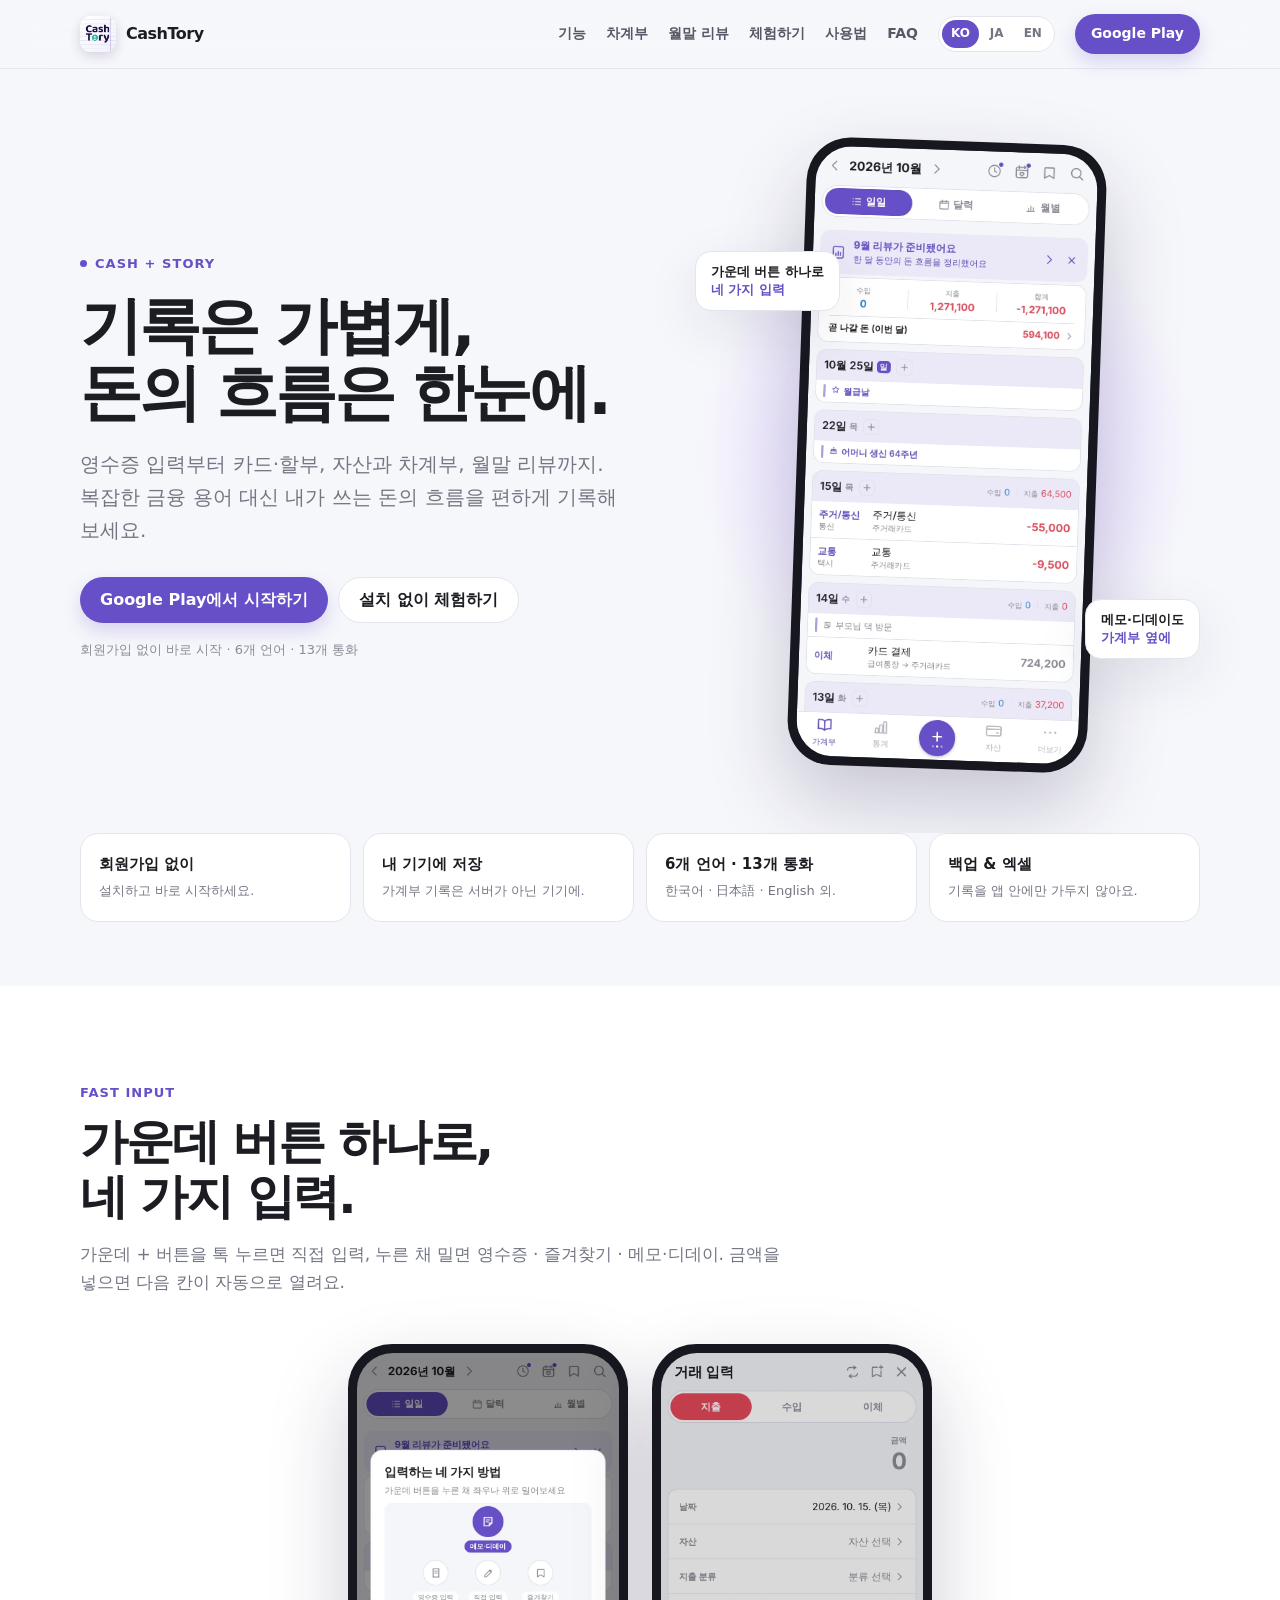
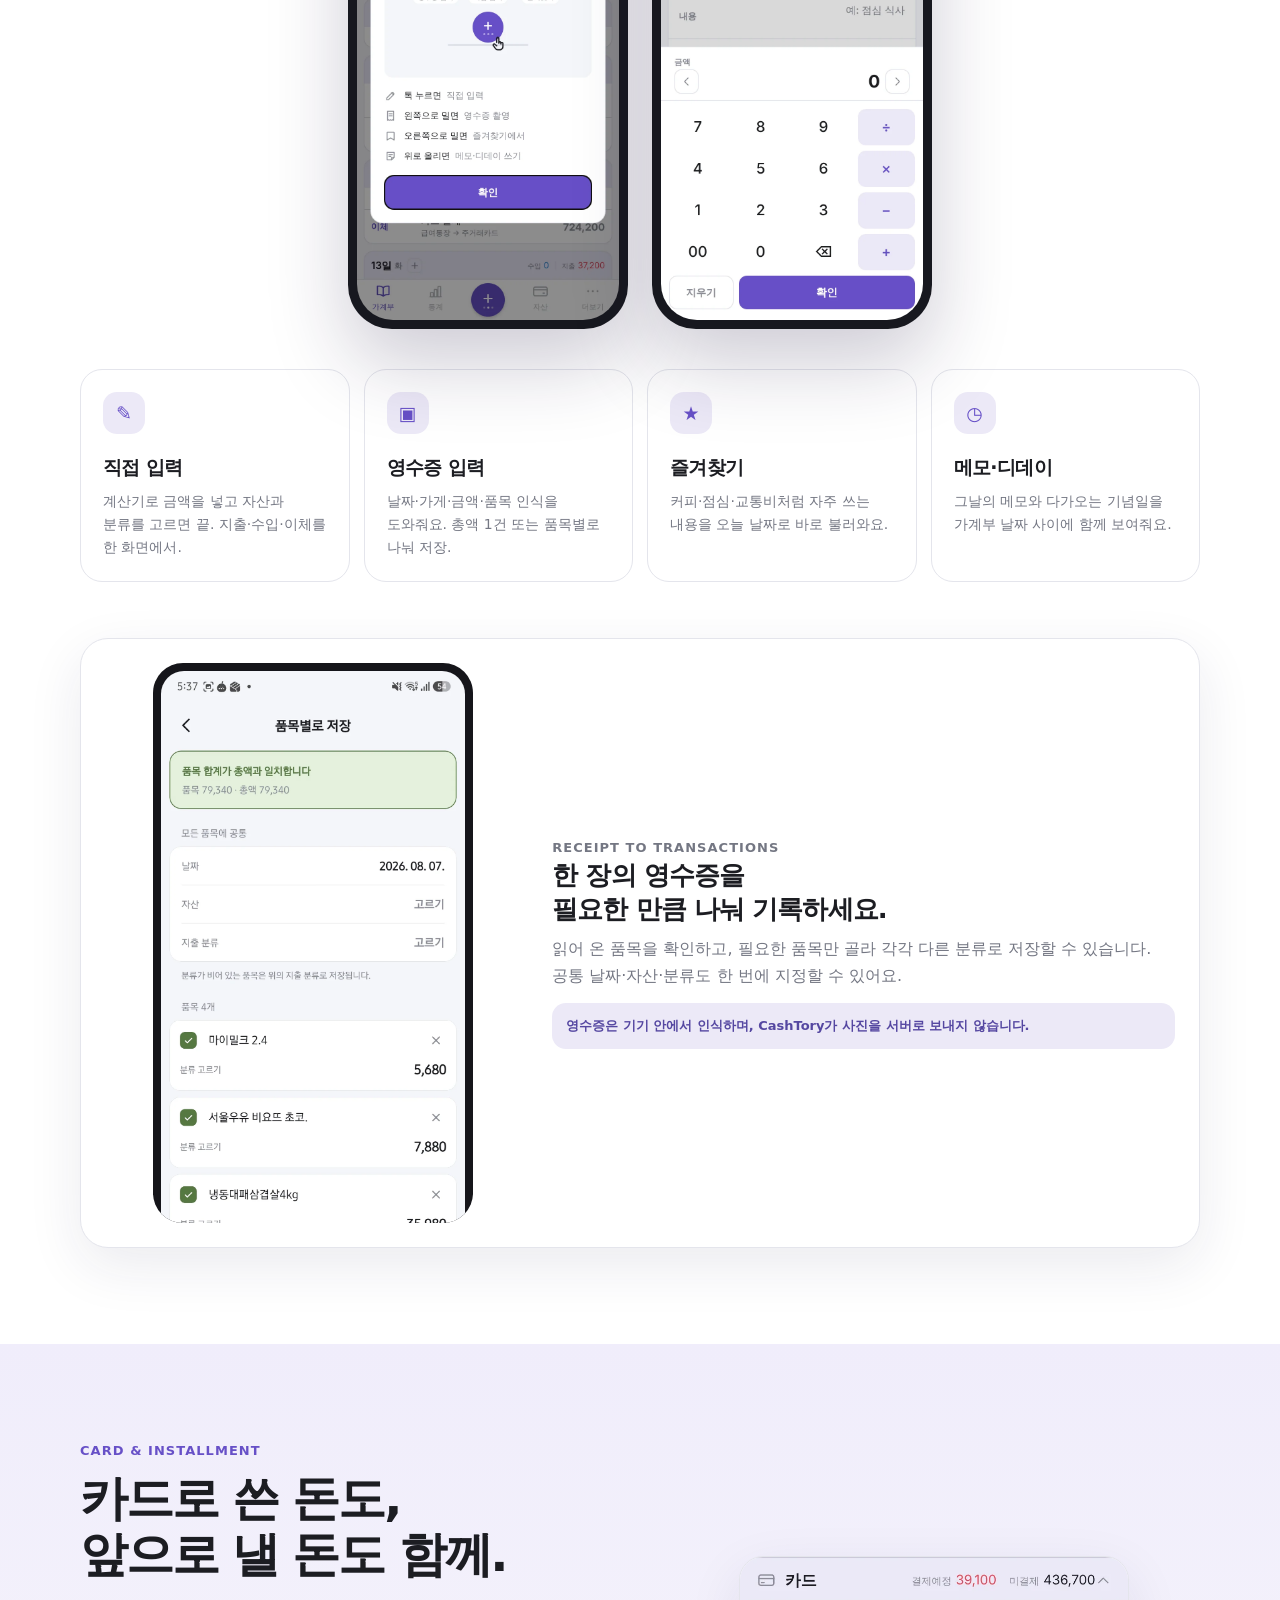
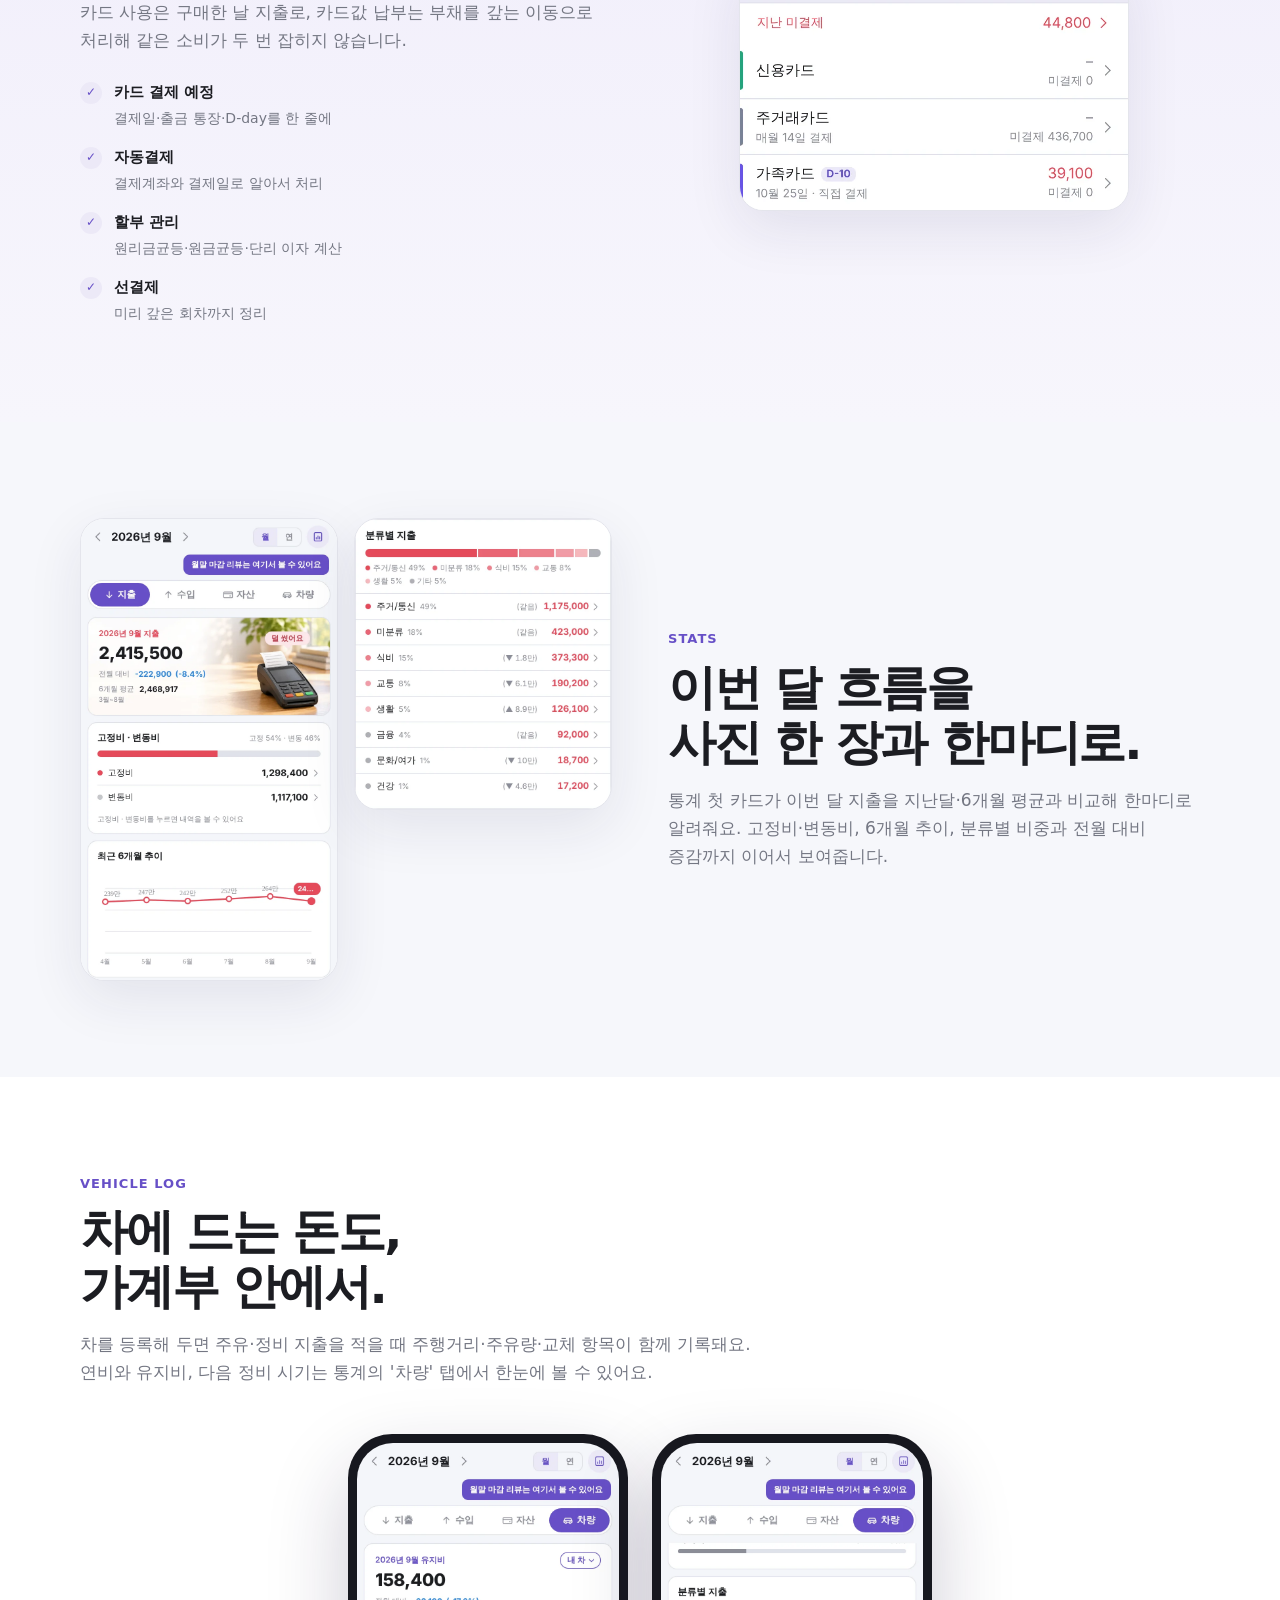
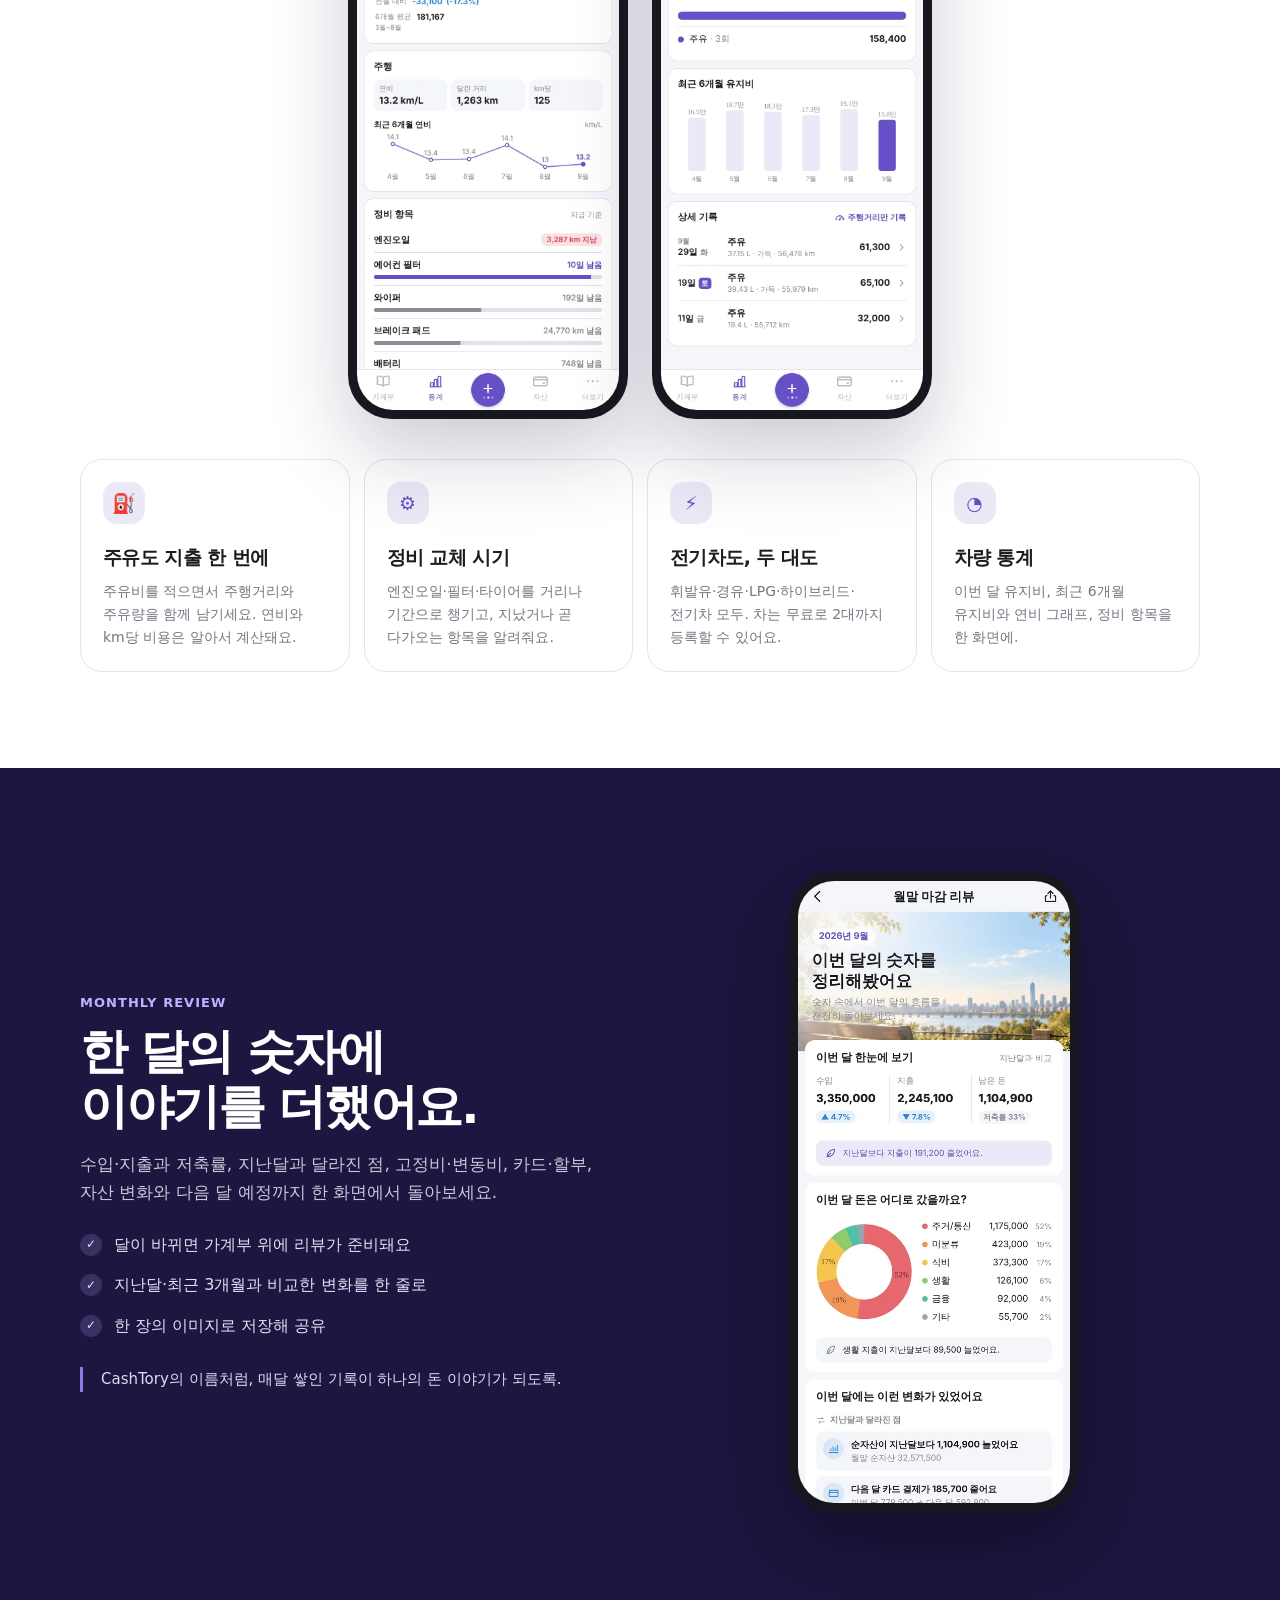
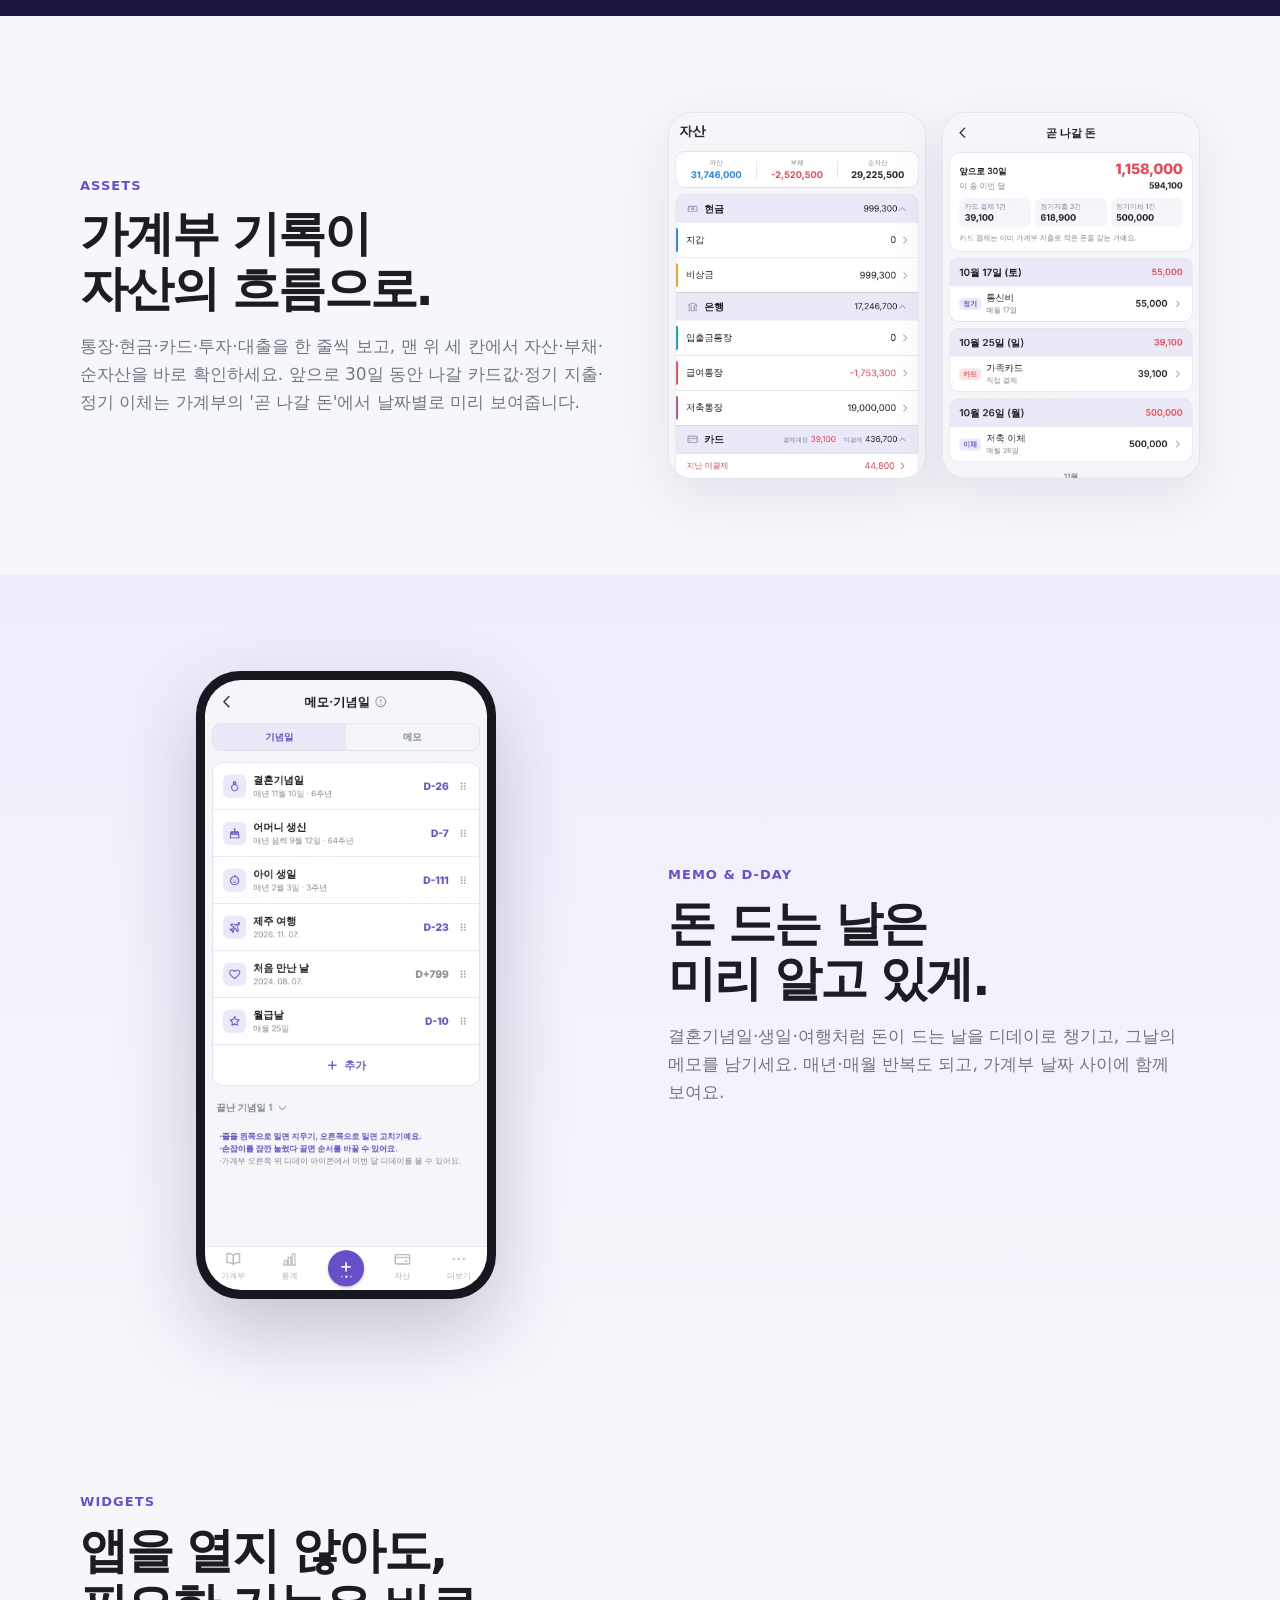
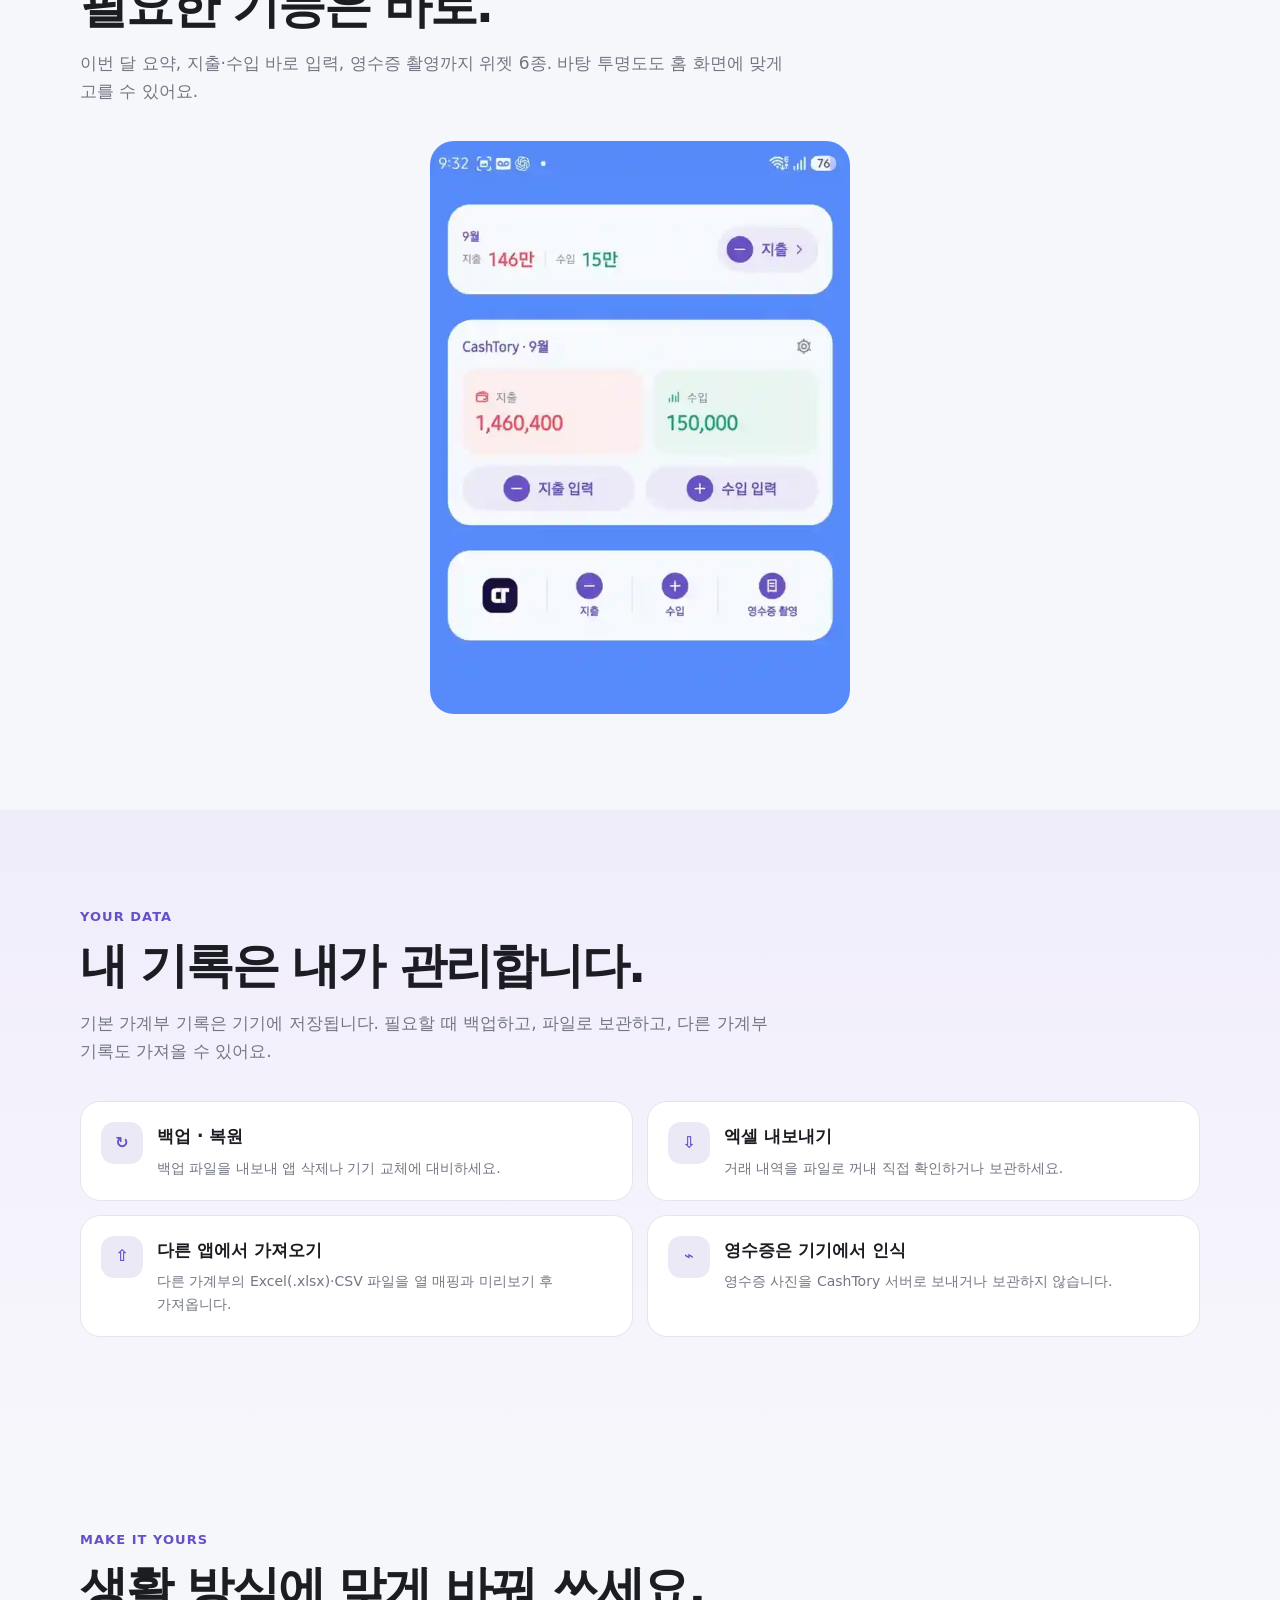
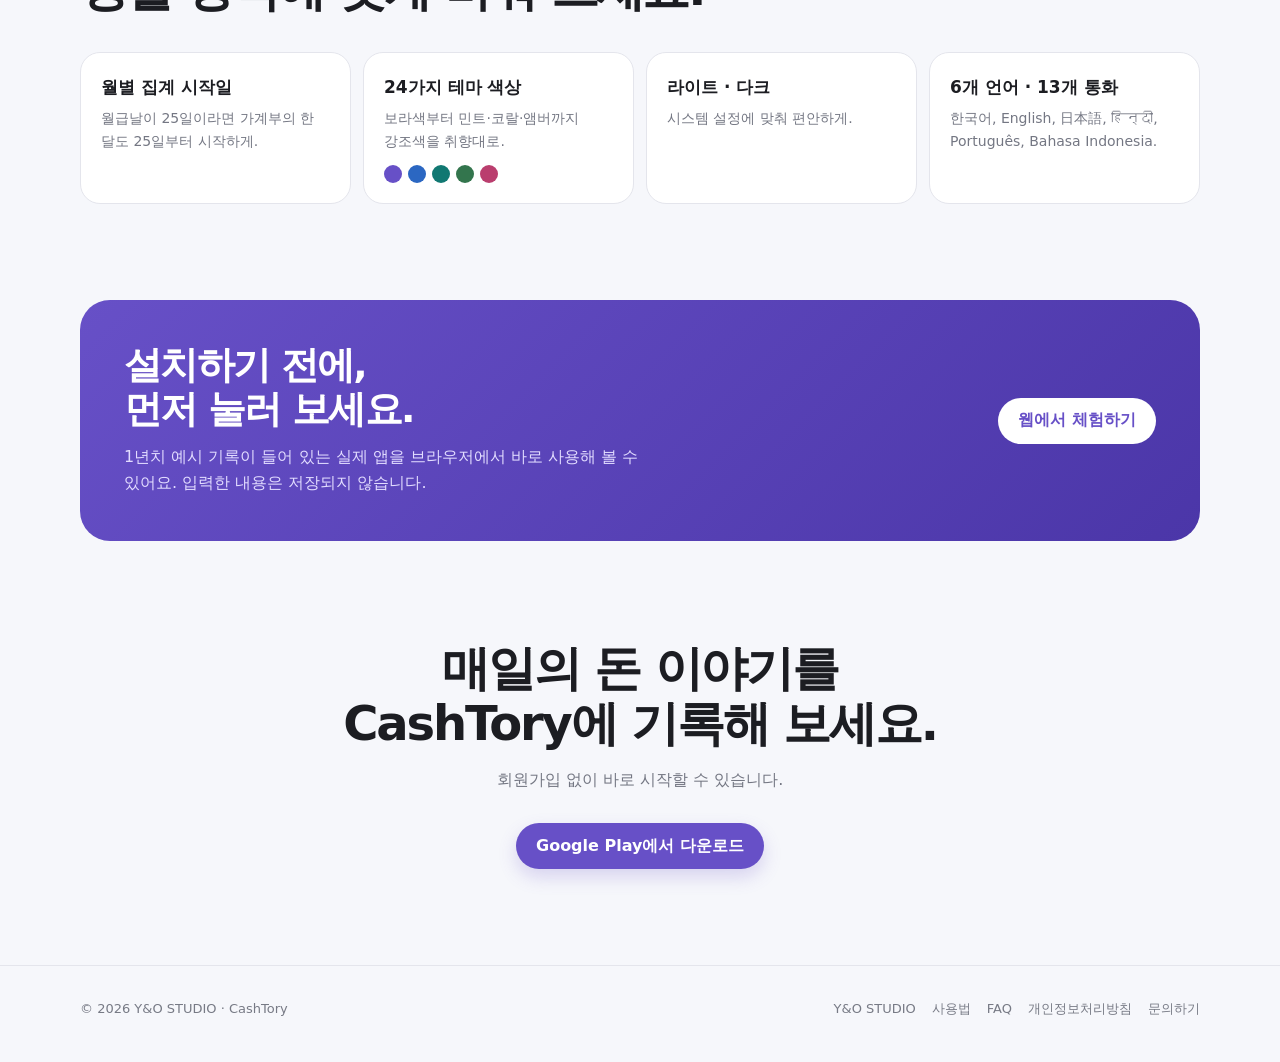
==== cashtory/index.html @ c4d074da "Open the CashTory demo in the page's language The demo followed the browser language, so visitors wi" ====
<!doctype html>
<!-- Generated by tools/build_cashtory_pages.py — edit that file, not this one. -->
<html lang="ko">
<head>
  <meta charset="utf-8" />
  <meta name="viewport" content="width=device-width, initial-scale=1" />
  <meta name="theme-color" content="#6750C7" />
  <meta name="description" content="영수증 입력부터 카드·할부, 자산·부채, 차계부, 월말 리뷰와 메모·디데이까지. 회원가입 없이 시작하는 생활 가계부." />
  <link rel="canonical" href="https://yandostudio.co.kr/cashtory/" />
  <link rel="alternate" hreflang="ko" href="https://yandostudio.co.kr/cashtory/" />
  <link rel="alternate" hreflang="ja" href="https://yandostudio.co.kr/cashtory/ja/" />
  <link rel="alternate" hreflang="en" href="https://yandostudio.co.kr/cashtory/en/" />
  <link rel="alternate" hreflang="x-default" href="https://yandostudio.co.kr/cashtory/" />
  <link rel="icon" href="/cashtory/assets/favicon-48.png" type="image/png" />
  <link rel="apple-touch-icon" href="/cashtory/assets/apple-touch-icon.png" />
  <meta property="og:type" content="website" />
  <meta property="og:site_name" content="Y&amp;O STUDIO" />
  <meta property="og:locale" content="ko_KR" />
  <meta property="og:url" content="https://yandostudio.co.kr/cashtory/" />
  <meta property="og:title" content="CashTory — 기록은 가볍게, 돈의 흐름은 한눈에" />
  <meta property="og:description" content="영수증 입력부터 카드·할부, 자산·부채, 차계부, 월말 리뷰와 메모·디데이까지. 회원가입 없이 시작하는 생활 가계부." />
  <meta property="og:image" content="https://yandostudio.co.kr/cashtory/assets/og-image.jpg" />
  <meta property="og:image:width" content="1200" />
  <meta property="og:image:height" content="630" />
  <meta name="twitter:card" content="summary_large_image" />
  <title>CashTory — 기록은 가볍게, 돈의 흐름은 한눈에</title>
  <style>
:root{--accent:#6750C7;--accent-soft:#ECE9F7;--bg:#F6F7FB;--card:#fff;--text:#1C1D22;--sub:#747783;--line:#E4E5EC;--shadow:0 18px 55px rgba(36,28,75,.09);--max:1120px}
*{box-sizing:border-box}
html{scroll-behavior:smooth}
body{margin:0;background:var(--bg);color:var(--text);font-family:Inter,ui-sans-serif,system-ui,-apple-system,BlinkMacSystemFont,"Segoe UI","Noto Sans KR","Apple SD Gothic Neo","Hiragino Sans","Noto Sans JP",sans-serif;line-height:1.65;-webkit-font-smoothing:antialiased}
:root:lang(ko) body{word-break:keep-all}
:root:lang(ja) :is(h1,h2,.tryBand h2){word-break:keep-all}
a{color:inherit;text-decoration:none}
img{display:block;max-width:100%;height:auto}
.wrap{width:min(calc(100% - 40px),var(--max));margin:0 auto}
.top{position:sticky;top:0;z-index:20;background:rgba(246,247,251,.88);backdrop-filter:blur(18px);border-bottom:1px solid rgba(228,229,236,.8)}
.nav{min-height:68px;display:flex;align-items:center;justify-content:space-between;gap:20px}
.brand{display:flex;align-items:center;gap:10px;font-weight:850;letter-spacing:-.03em}
.brand img{width:36px;height:36px;border-radius:11px;box-shadow:0 4px 12px rgba(28,17,71,.16)}
.navRight{display:flex;align-items:center;gap:20px}
.navlinks{display:flex;align-items:center;gap:20px;font-size:14px;color:#565965;font-weight:650}
.navlinks a:hover{color:var(--accent)}
.lang{display:flex;gap:2px;padding:3px;border:1px solid var(--line);border-radius:999px;background:#fff;font-size:12px;font-weight:800}
.lang a{padding:4px 9px;border-radius:999px;color:var(--sub)}
.lang a[aria-current]{background:var(--accent);color:#fff}
.pill{white-space:nowrap;display:inline-flex;align-items:center;justify-content:center;min-height:46px;padding:0 20px;border-radius:999px;background:var(--accent);color:#fff;font-weight:800;box-shadow:0 8px 18px rgba(103,80,199,.22)}
.pill.ghost{background:#fff;color:var(--text);border:1px solid var(--line);box-shadow:none}
.pill.small{min-height:40px;padding:0 16px;font-size:14px}
.hero{padding:72px 0 64px;overflow:hidden}
.heroGrid{display:grid;grid-template-columns:1.05fr .95fr;gap:56px;align-items:center}
.eyebrow{display:inline-flex;align-items:center;gap:8px;margin-bottom:18px;font-size:13px;font-weight:800;color:var(--accent);letter-spacing:.08em}
.eyebrow::before{content:"";width:7px;height:7px;border-radius:50%;background:var(--accent)}
h1{margin:0;font-size:clamp(38px,4.9vw,62px);line-height:1.08;letter-spacing:-.05em}
h2{margin:0;font-size:clamp(30px,4.2vw,48px);line-height:1.15;letter-spacing:-.045em}
.lead{margin:22px 0 0;max-width:600px;font-size:clamp(17px,2vw,20px);color:var(--sub)}
.cta{display:flex;gap:10px;flex-wrap:wrap;margin-top:30px}
.micro{margin-top:16px;font-size:13px;color:#8A8C97}
.stage{position:relative;display:grid;place-items:center;min-height:620px}
.halo{position:absolute;width:500px;height:500px;border-radius:50%;background:radial-gradient(circle,#DDD7FF 0,#EFEAFF 48%,rgba(239,234,255,0) 72%)}
.phone{position:relative;width:min(300px,78vw);border-radius:44px;background:#17181F;padding:9px;box-shadow:0 34px 80px rgba(31,25,62,.22)}
.phone img{width:100%;border-radius:36px}
.hero .phone{transform:rotate(2deg)}
.float{position:absolute;background:#fff;border:1px solid var(--line);border-radius:16px;box-shadow:var(--shadow);padding:11px 15px;font-size:13px;font-weight:750;line-height:1.4}
.float em{display:block;font-style:normal;color:var(--accent)}
.float.one{left:0;top:110px}.float.two{right:0;bottom:110px}
.trust{padding:0 0 64px}
.grid4{display:grid;grid-template-columns:repeat(4,1fr);gap:12px}
.trustItem{background:#fff;border:1px solid var(--line);border-radius:18px;padding:18px}
.trustItem b{display:block;font-size:15px}.trustItem span{font-size:13px;color:var(--sub)}
section.block{padding:96px 0}
.tint{background:linear-gradient(180deg,#F0EDFB,#F7F6FC)}
.white{background:#fff}
.head{max-width:720px;margin-bottom:36px}
.kicker{margin:0 0 10px;color:var(--accent);font-size:13px;font-weight:850;letter-spacing:.08em}
.sectionLead{margin:16px 0 0;color:var(--sub);font-size:17px}
.split{display:grid;grid-template-columns:1fr 1fr;gap:56px;align-items:center}
.split.rev>.media{order:-1}
.media{display:flex;justify-content:center;gap:18px;flex-wrap:wrap}
.shot{margin:0;width:min(390px,100%);border-radius:24px;overflow:hidden;background:#fff;border:1px solid var(--line);box-shadow:var(--shadow)}
.shots{display:grid;grid-template-columns:1fr 1fr;gap:16px;align-items:start;width:min(600px,100%)}
.features{display:grid;grid-template-columns:repeat(4,1fr);gap:14px;margin-top:40px}
.feature{background:#fff;border:1px solid var(--line);border-radius:22px;padding:22px}
.featureIcon{width:42px;height:42px;border-radius:14px;background:var(--accent-soft);display:grid;place-items:center;color:var(--accent);font-size:19px;font-weight:900}
.feature h3{margin:18px 0 6px;font-size:19px;letter-spacing:-.03em}.feature p{margin:0;color:var(--sub);font-size:14px}
.inputMedia{display:flex;justify-content:center;gap:24px;margin-top:48px}
.inputMedia .phone{width:min(280px,44vw)}
.receipt{margin-top:56px;display:grid;grid-template-columns:.8fr 1.2fr;gap:32px;align-items:center;background:#fff;border:1px solid var(--line);border-radius:28px;padding:24px;box-shadow:var(--shadow)}
.scrollShot{background:#15151a;border-radius:30px;padding:8px;width:min(320px,100%);height:560px;margin:0 auto;overflow:hidden}
.scrollShot img{width:100%;border-radius:23px;animation:shotScroll 12s cubic-bezier(.65,0,.35,1) infinite alternate}
@keyframes shotScroll{0%,10%{transform:translateY(0)}90%,100%{transform:translateY(calc(-100% + 544px))}}
.receipt h3{font-size:26px;letter-spacing:-.035em;margin:0 0 10px;line-height:1.3}.receipt p{margin:0;color:var(--sub)}
.note{margin-top:14px;padding:12px 14px;border-radius:14px;background:var(--accent-soft);color:#5547a1;font-size:13px;font-weight:700}
.list{display:grid;gap:14px;margin-top:26px}
.listItem{display:flex;gap:12px;align-items:flex-start}
.check{flex:none;width:22px;height:22px;margin-top:2px;border-radius:50%;background:var(--accent-soft);color:var(--accent);display:grid;place-items:center;font-size:12px;font-weight:900}
.listItem b{display:block;font-size:15px}.listItem small{color:var(--sub);font-size:14px}
.reviewSec{padding:104px 0;background:#1C1640;color:#fff;overflow:hidden}
.reviewSec .kicker{color:#BDB3FF}.reviewSec .sectionLead{color:#C9C7D8}
.reviewSec .check{background:rgba(189,179,255,.18);color:#BDB3FF}
.reviewSec .listItem span{color:#E4E1F5}
.quote{margin-top:28px;border-left:3px solid #8B7CE0;padding-left:18px;color:#DEDBF4;font-size:15px}
.reviewPhone{width:min(290px,86vw);height:640px;margin:0 auto;background:#17181F;border-radius:44px;padding:9px;box-shadow:0 30px 80px rgba(0,0,0,.35);overflow:hidden}
.reviewScreen{height:100%;overflow:hidden;border-radius:36px;background:#f4f5f9}
.reviewScreen img{width:100%;animation:reviewScroll 16s cubic-bezier(.65,0,.35,1) infinite alternate}
@keyframes reviewScroll{0%,8%{transform:translateY(0)}92%,100%{transform:translateY(calc(-100% + 622px))}}
.widgetImg{max-width:420px;margin:0 auto;border-radius:24px;overflow:hidden}
.grid3{display:grid;grid-template-columns:repeat(3,1fr);gap:14px}
.grid2{display:grid;grid-template-columns:repeat(2,1fr);gap:14px}
.card{background:#fff;border:1px solid var(--line);border-radius:20px;padding:20px}
.card b{font-size:17px}.card p{margin:6px 0 0;color:var(--sub);font-size:14px}
.dataCard{display:flex;gap:14px}
.dataCard i{flex:none;font-style:normal;width:42px;height:42px;border-radius:13px;background:var(--accent-soft);color:var(--accent);display:grid;place-items:center;font-weight:900}
.swatches{display:flex;gap:6px;margin-top:12px}.swatches span{width:18px;height:18px;border-radius:50%}
.tryBand{background:linear-gradient(135deg,#6750C7,#4B36A8);color:#fff;border-radius:30px;padding:44px;display:grid;grid-template-columns:1fr auto;gap:28px;align-items:center}
.tryBand h2{font-size:clamp(26px,3.4vw,38px)}
.tryBand p{margin:12px 0 0;color:#E2DCFF;max-width:560px}
.tryBand .pill{background:#fff;color:var(--accent);box-shadow:none}
.centerCta{text-align:center;padding:100px 0 96px}
.centerCta p{color:var(--sub);margin:16px 0 26px}
.centerCta .cta{justify-content:center}
footer{padding:32px 0 42px;border-top:1px solid var(--line);color:#777A85;font-size:13px}
.footerRow{display:flex;justify-content:space-between;gap:22px;flex-wrap:wrap}.footerLinks{display:flex;gap:16px;flex-wrap:wrap}
@media(max-width:960px){
  .navlinks{display:none}
  .heroGrid,.split,.receipt,.tryBand{grid-template-columns:1fr}
  .split.rev>.media{order:0}
  .features{grid-template-columns:1fr 1fr}
  .grid4{grid-template-columns:1fr 1fr}
  .stage{min-height:0;padding:12px 0}
}
@media(max-width:600px){
  .wrap{width:min(calc(100% - 28px),var(--max))}
  .hero{padding-top:44px}
  .navRight{gap:10px}
  .lang a{padding:4px 7px}
  .float{display:none}
  .features,.grid4,.grid3,.grid2,.shots{grid-template-columns:1fr}
  .pill.small{min-height:36px;padding:0 12px;font-size:13px}
  .brand span{display:none}
  .inputMedia{gap:12px}
  .inputMedia .phone{width:46vw;border-radius:28px;padding:6px}
  .inputMedia .phone img{border-radius:23px}
  section.block,.reviewSec{padding:72px 0}
  .tryBand{padding:30px 24px}
}
@media(prefers-reduced-motion:reduce){.reviewScreen img,.scrollShot img{animation:none}}
  </style>
</head>
<body>
  <header class="top">
    <div class="wrap nav">
      <a class="brand" href="/cashtory/"><img src="/cashtory/assets/app-icon.webp" alt="" width="36" height="36"><span>CashTory</span></a>
      <div class="navRight">
        <nav class="navlinks" aria-label="CashTory"><a href="#features">기능</a><a href="#vehicle">차계부</a><a href="#review">월말 리뷰</a><a href="/cashtory/demo/?lang=ko">체험하기</a><a href="/cashtory/guide/">사용법</a><a href="/cashtory/faq/">FAQ</a></nav>
        <nav class="lang" aria-label="Language"><a href="/cashtory/" hreflang="ko" lang="ko" aria-current="page">KO</a><a href="/cashtory/ja/" hreflang="ja" lang="ja">JA</a><a href="/cashtory/en/" hreflang="en" lang="en">EN</a></nav>
        <a class="pill small" href="https://play.google.com/store/apps/details?id=com.yandostudio.cashtory">Google Play</a>
      </div>
    </div>
  </header>

  <main>
    <section class="hero">
      <div class="wrap heroGrid">
        <div>
          <div class="eyebrow">CASH + STORY</div>
          <h1>기록은 가볍게,<br>돈의 흐름은 한눈에.</h1>
          <p class="lead">영수증 입력부터 카드·할부, 자산과 차계부, 월말 리뷰까지. 복잡한 금융 용어 대신 내가 쓰는 돈의 흐름을 편하게 기록해 보세요.</p>
          <div class="cta">
            <a class="pill" href="https://play.google.com/store/apps/details?id=com.yandostudio.cashtory">Google Play에서 시작하기</a>
            <a class="pill ghost" href="/cashtory/demo/?lang=ko">설치 없이 체험하기</a>
          </div>
          <div class="micro">회원가입 없이 바로 시작 · 6개 언어 · 13개 통화</div>
        </div>
        <div class="stage">
          <div class="halo"></div>
          <div class="phone"><img src="/cashtory/assets/screens/ko/ledger.webp" alt="CashTory 가계부 화면" width="780" height="1688"></div>
          <div class="float one">가운데 버튼 하나로<em>네 가지 입력</em></div>
          <div class="float two">메모·디데이도<em>가계부 옆에</em></div>
        </div>
      </div>
    </section>

    <section class="trust" aria-label="CashTory">
      <div class="wrap grid4"><div class="trustItem"><b>회원가입 없이</b><span>설치하고 바로 시작하세요.</span></div><div class="trustItem"><b>내 기기에 저장</b><span>가계부 기록은 서버가 아닌 기기에.</span></div><div class="trustItem"><b>6개 언어 · 13개 통화</b><span>한국어 · 日本語 · English 외.</span></div><div class="trustItem"><b>백업 &amp; 엑셀</b><span>기록을 앱 안에만 가두지 않아요.</span></div></div>
    </section>

    <section class="block white" id="features">
      <div class="wrap">
        <div class="head">
          <p class="kicker">FAST INPUT</p>
          <h2>가운데 버튼 하나로,<br>네 가지 입력.</h2>
          <p class="sectionLead">가운데 + 버튼을 톡 누르면 직접 입력, 누른 채 밀면 영수증 · 즐겨찾기 · 메모·디데이. 금액을 넣으면 다음 칸이 자동으로 열려요.</p>
        </div>
        <div class="inputMedia">
          <div class="phone"><img src="/cashtory/assets/screens/ko/guide.webp" alt="입력 방법 안내 화면" width="780" height="1688" loading="lazy" decoding="async"></div>
          <div class="phone"><img src="/cashtory/assets/screens/ko/add.webp" alt="거래 입력 화면" width="780" height="1688" loading="lazy" decoding="async"></div>
        </div>
        <div class="features"><article class="feature"><div class="featureIcon" aria-hidden="true">✎</div><h3>직접 입력</h3><p>계산기로 금액을 넣고 자산과 분류를 고르면 끝. 지출·수입·이체를 한 화면에서.</p></article><article class="feature"><div class="featureIcon" aria-hidden="true">▣</div><h3>영수증 입력</h3><p>날짜·가게·금액·품목 인식을 도와줘요. 총액 1건 또는 품목별로 나눠 저장.</p></article><article class="feature"><div class="featureIcon" aria-hidden="true">★</div><h3>즐겨찾기</h3><p>커피·점심·교통비처럼 자주 쓰는 내용을 오늘 날짜로 바로 불러와요.</p></article><article class="feature"><div class="featureIcon" aria-hidden="true">◷</div><h3>메모·디데이</h3><p>그날의 메모와 다가오는 기념일을 가계부 날짜 사이에 함께 보여줘요.</p></article></div>
        <div class="receipt">
          <div class="scrollShot"><img src="/cashtory/assets/receipt-items.webp?v=20261012" alt="영수증 품목별 저장 화면" loading="lazy" decoding="async"></div>
          <div>
            <p class="kicker">RECEIPT TO TRANSACTIONS</p>
            <h3>한 장의 영수증을<br>필요한 만큼 나눠 기록하세요.</h3>
            <p>읽어 온 품목을 확인하고, 필요한 품목만 골라 각각 다른 분류로 저장할 수 있습니다. 공통 날짜·자산·분류도 한 번에 지정할 수 있어요.</p>
            <div class="note">영수증은 기기 안에서 인식하며, CashTory가 사진을 서버로 보내지 않습니다.</div>
          </div>
        </div>
      </div>
    </section>

    <section class="block tint">
      <div class="wrap split">
        <div>
          <p class="kicker">CARD & INSTALLMENT</p>
          <h2>카드로 쓴 돈도,<br>앞으로 낼 돈도 함께.</h2>
          <p class="sectionLead">카드 사용은 구매한 날 지출로, 카드값 납부는 부채를 갚는 이동으로 처리해 같은 소비가 두 번 잡히지 않습니다.</p>
          <div class="list"><div class="listItem"><span class="check">✓</span><div><b>카드 결제 예정</b><small>결제일·출금 통장·D-day를 한 줄에</small></div></div><div class="listItem"><span class="check">✓</span><div><b>자동결제</b><small>결제계좌와 결제일로 알아서 처리</small></div></div><div class="listItem"><span class="check">✓</span><div><b>할부 관리</b><small>원리금균등·원금균등·단리 이자 계산</small></div></div><div class="listItem"><span class="check">✓</span><div><b>선결제</b><small>미리 갚은 회차까지 정리</small></div></div></div>
        </div>
        <div class="media"><figure class="shot"><img src="/cashtory/assets/screens/ko/cards.webp" alt="자산 탭의 카드 결제 예정 화면" width="736" height="480" loading="lazy" decoding="async"></figure></div>
      </div>
    </section>

    <section class="block">
      <div class="wrap split rev">
        <div>
          <p class="kicker">STATS</p>
          <h2>이번 달 흐름을<br>사진 한 장과 한마디로.</h2>
          <p class="sectionLead">통계 첫 카드가 이번 달 지출을 지난달·6개월 평균과 비교해 한마디로 알려줘요. 고정비·변동비, 6개월 추이, 분류별 비중과 전월 대비 증감까지 이어서 보여줍니다.</p>
        </div>
        <div class="media">
          <div class="shots">
            <figure class="shot"><img src="/cashtory/assets/screens/ko/stats.webp" alt="통계 요약 화면" width="780" height="1402" loading="lazy" decoding="async"></figure>
            <figure class="shot"><img src="/cashtory/assets/screens/ko/category.webp" alt="분류별 지출 화면" width="740" height="836" loading="lazy" decoding="async"></figure>
          </div>
        </div>
      </div>
    </section>

    <section class="block white" id="vehicle">
      <div class="wrap">
        <div class="head">
          <p class="kicker">VEHICLE LOG</p>
          <h2>차에 드는 돈도,<br>가계부 안에서.</h2>
          <p class="sectionLead">차를 등록해 두면 주유·정비 지출을 적을 때 주행거리·주유량·교체 항목이 함께 기록돼요. 연비와 유지비, 다음 정비 시기는 통계의 &#x27;차량&#x27; 탭에서 한눈에 볼 수 있어요.</p>
        </div>
        <div class="inputMedia">
          <div class="phone"><img src="/cashtory/assets/screens/ko/vehicle.webp" alt="통계의 차량 탭 화면" width="780" height="1688" loading="lazy" decoding="async"></div>
          <div class="phone"><img src="/cashtory/assets/screens/ko/vehicle2.webp" alt="차량 유지비 추이와 상세 기록" width="780" height="1688" loading="lazy" decoding="async"></div>
        </div>
        <div class="features"><article class="feature"><div class="featureIcon" aria-hidden="true">⛽</div><h3>주유도 지출 한 번에</h3><p>주유비를 적으면서 주행거리와 주유량을 함께 남기세요. 연비와 km당 비용은 알아서 계산돼요.</p></article><article class="feature"><div class="featureIcon" aria-hidden="true">⚙</div><h3>정비 교체 시기</h3><p>엔진오일·필터·타이어를 거리나 기간으로 챙기고, 지났거나 곧 다가오는 항목을 알려줘요.</p></article><article class="feature"><div class="featureIcon" aria-hidden="true">⚡</div><h3>전기차도, 두 대도</h3><p>휘발유·경유·LPG·하이브리드·전기차 모두. 차는 무료로 2대까지 등록할 수 있어요.</p></article><article class="feature"><div class="featureIcon" aria-hidden="true">◔</div><h3>차량 통계</h3><p>이번 달 유지비, 최근 6개월 유지비와 연비 그래프, 정비 항목을 한 화면에.</p></article></div>
      </div>
    </section>

    <section class="reviewSec" id="review">
      <div class="wrap split">
        <div>
          <p class="kicker">MONTHLY REVIEW</p>
          <h2>한 달의 숫자에<br>이야기를 더했어요.</h2>
          <p class="sectionLead">수입·지출과 저축률, 지난달과 달라진 점, 고정비·변동비, 카드·할부, 자산 변화와 다음 달 예정까지 한 화면에서 돌아보세요.</p>
          <div class="list"><div class="listItem"><span class="check">✓</span><span>달이 바뀌면 가계부 위에 리뷰가 준비돼요</span></div><div class="listItem"><span class="check">✓</span><span>지난달·최근 3개월과 비교한 변화를 한 줄로</span></div><div class="listItem"><span class="check">✓</span><span>한 장의 이미지로 저장해 공유</span></div></div>
          <div class="quote">CashTory의 이름처럼, 매달 쌓인 기록이 하나의 돈 이야기가 되도록.</div>
        </div>
        <div class="media">
          <div class="reviewPhone"><div class="reviewScreen"><img src="/cashtory/assets/screens/ko/review.webp" alt="월말 마감 리뷰 화면" width="540" height="3017" loading="lazy" decoding="async"></div></div>
        </div>
      </div>
    </section>

    <section class="block">
      <div class="wrap split">
        <div>
          <p class="kicker">ASSETS</p>
          <h2>가계부 기록이<br>자산의 흐름으로.</h2>
          <p class="sectionLead">통장·현금·카드·투자·대출을 한 줄씩 보고, 맨 위 세 칸에서 자산·부채·순자산을 바로 확인하세요. 앞으로 30일 동안 나갈 카드값·정기 지출·정기 이체는 가계부의 &#x27;곧 나갈 돈&#x27;에서 날짜별로 미리 보여줍니다.</p>
        </div>
        <div class="media">
          <div class="shots">
            <figure class="shot"><img src="/cashtory/assets/screens/ko/assets.webp" alt="자산 탭 화면" width="780" height="1112" loading="lazy" decoding="async"></figure>
            <figure class="shot"><img src="/cashtory/assets/screens/ko/upcoming.webp" alt="곧 나갈 돈 화면" width="780" height="1112" loading="lazy" decoding="async"></figure>
          </div>
        </div>
      </div>
    </section>

    <section class="block tint">
      <div class="wrap split rev">
        <div>
          <p class="kicker">MEMO & D-DAY</p>
          <h2>돈 드는 날은<br>미리 알고 있게.</h2>
          <p class="sectionLead">결혼기념일·생일·여행처럼 돈이 드는 날을 디데이로 챙기고, 그날의 메모를 남기세요. 매년·매월 반복도 되고, 가계부 날짜 사이에 함께 보여요.</p>
        </div>
        <div class="media"><div class="phone"><img src="/cashtory/assets/screens/ko/dday.webp" alt="메모·기념일 화면" width="780" height="1688" loading="lazy" decoding="async"></div></div>
      </div>
    </section>

    <section class="block">
      <div class="wrap">
        <div class="head">
          <p class="kicker">WIDGETS</p>
          <h2>앱을 열지 않아도,<br>필요한 기능은 바로.</h2>
          <p class="sectionLead">이번 달 요약, 지출·수입 바로 입력, 영수증 촬영까지 위젯 6종. 바탕 투명도도 홈 화면에 맞게 고를 수 있어요.</p>
        </div>
        <div class="widgetImg"><img src="/cashtory/assets/widgets.webp" alt="안드로이드 홈 화면에 배치한 CashTory 위젯" width="600" height="819" loading="lazy" decoding="async"></div>
      </div>
    </section>

    <section class="block tint">
      <div class="wrap">
        <div class="head">
          <p class="kicker">YOUR DATA</p>
          <h2>내 기록은 내가 관리합니다.</h2>
          <p class="sectionLead">기본 가계부 기록은 기기에 저장됩니다. 필요할 때 백업하고, 파일로 보관하고, 다른 가계부 기록도 가져올 수 있어요.</p>
        </div>
        <div class="grid2"><div class="card dataCard"><i aria-hidden="true">↻</i><div><b>백업 · 복원</b><p>백업 파일을 내보내 앱 삭제나 기기 교체에 대비하세요.</p></div></div><div class="card dataCard"><i aria-hidden="true">⇩</i><div><b>엑셀 내보내기</b><p>거래 내역을 파일로 꺼내 직접 확인하거나 보관하세요.</p></div></div><div class="card dataCard"><i aria-hidden="true">⇧</i><div><b>다른 앱에서 가져오기</b><p>다른 가계부의 Excel(.xlsx)·CSV 파일을 열 매핑과 미리보기 후 가져옵니다.</p></div></div><div class="card dataCard"><i aria-hidden="true">⌁</i><div><b>영수증은 기기에서 인식</b><p>영수증 사진을 CashTory 서버로 보내거나 보관하지 않습니다.</p></div></div></div>
      </div>
    </section>

    <section class="block">
      <div class="wrap">
        <div class="head">
          <p class="kicker">MAKE IT YOURS</p>
          <h2>생활 방식에 맞게 바꿔 쓰세요.</h2>
        </div>
        <div class="grid4"><div class="card"><b>월별 집계 시작일</b><p>월급날이 25일이라면 가계부의 한 달도 25일부터 시작하게.</p></div><div class="card"><b>24가지 테마 색상</b><p>보라색부터 민트·코랄·앰버까지 강조색을 취향대로.</p><div class="swatches"><span style="background:#6750C7"></span><span style="background:#2B67C2"></span><span style="background:#117872"></span><span style="background:#33754D"></span><span style="background:#BA3E6E"></span></div></div><div class="card"><b>라이트 · 다크</b><p>시스템 설정에 맞춰 편안하게.</p></div><div class="card"><b>6개 언어 · 13개 통화</b><p>한국어, English, 日本語, हिन्दी, Português, Bahasa Indonesia.</p></div></div>
      </div>
    </section>

    <section class="wrap">
      <div class="tryBand">
        <div>
          <h2>설치하기 전에,<br>먼저 눌러 보세요.</h2>
          <p>1년치 예시 기록이 들어 있는 실제 앱을 브라우저에서 바로 사용해 볼 수 있어요. 입력한 내용은 저장되지 않습니다.</p>
        </div>
        <a class="pill" href="/cashtory/demo/?lang=ko">웹에서 체험하기</a>
      </div>
    </section>

    <section class="centerCta">
      <div class="wrap">
        <h2>매일의 돈 이야기를<br>CashTory에 기록해 보세요.</h2>
        <p>회원가입 없이 바로 시작할 수 있습니다.</p>
        <div class="cta"><a class="pill" href="https://play.google.com/store/apps/details?id=com.yandostudio.cashtory">Google Play에서 다운로드</a></div>
      </div>
    </section>
  </main>

  <footer>
    <div class="wrap footerRow">
      <span>© 2026 Y&amp;O STUDIO · CashTory</span>
      <div class="footerLinks"><a href="/">Y&amp;O STUDIO</a><a href="/cashtory/guide/">사용법</a><a href="/cashtory/faq/">FAQ</a><a href="https://yando-studio.github.io/cashtory-privacy/">개인정보처리방침</a><a href="mailto:official.yo.studio@gmail.com">문의하기</a></div>
    </div>
  </footer>
</body>
</html>
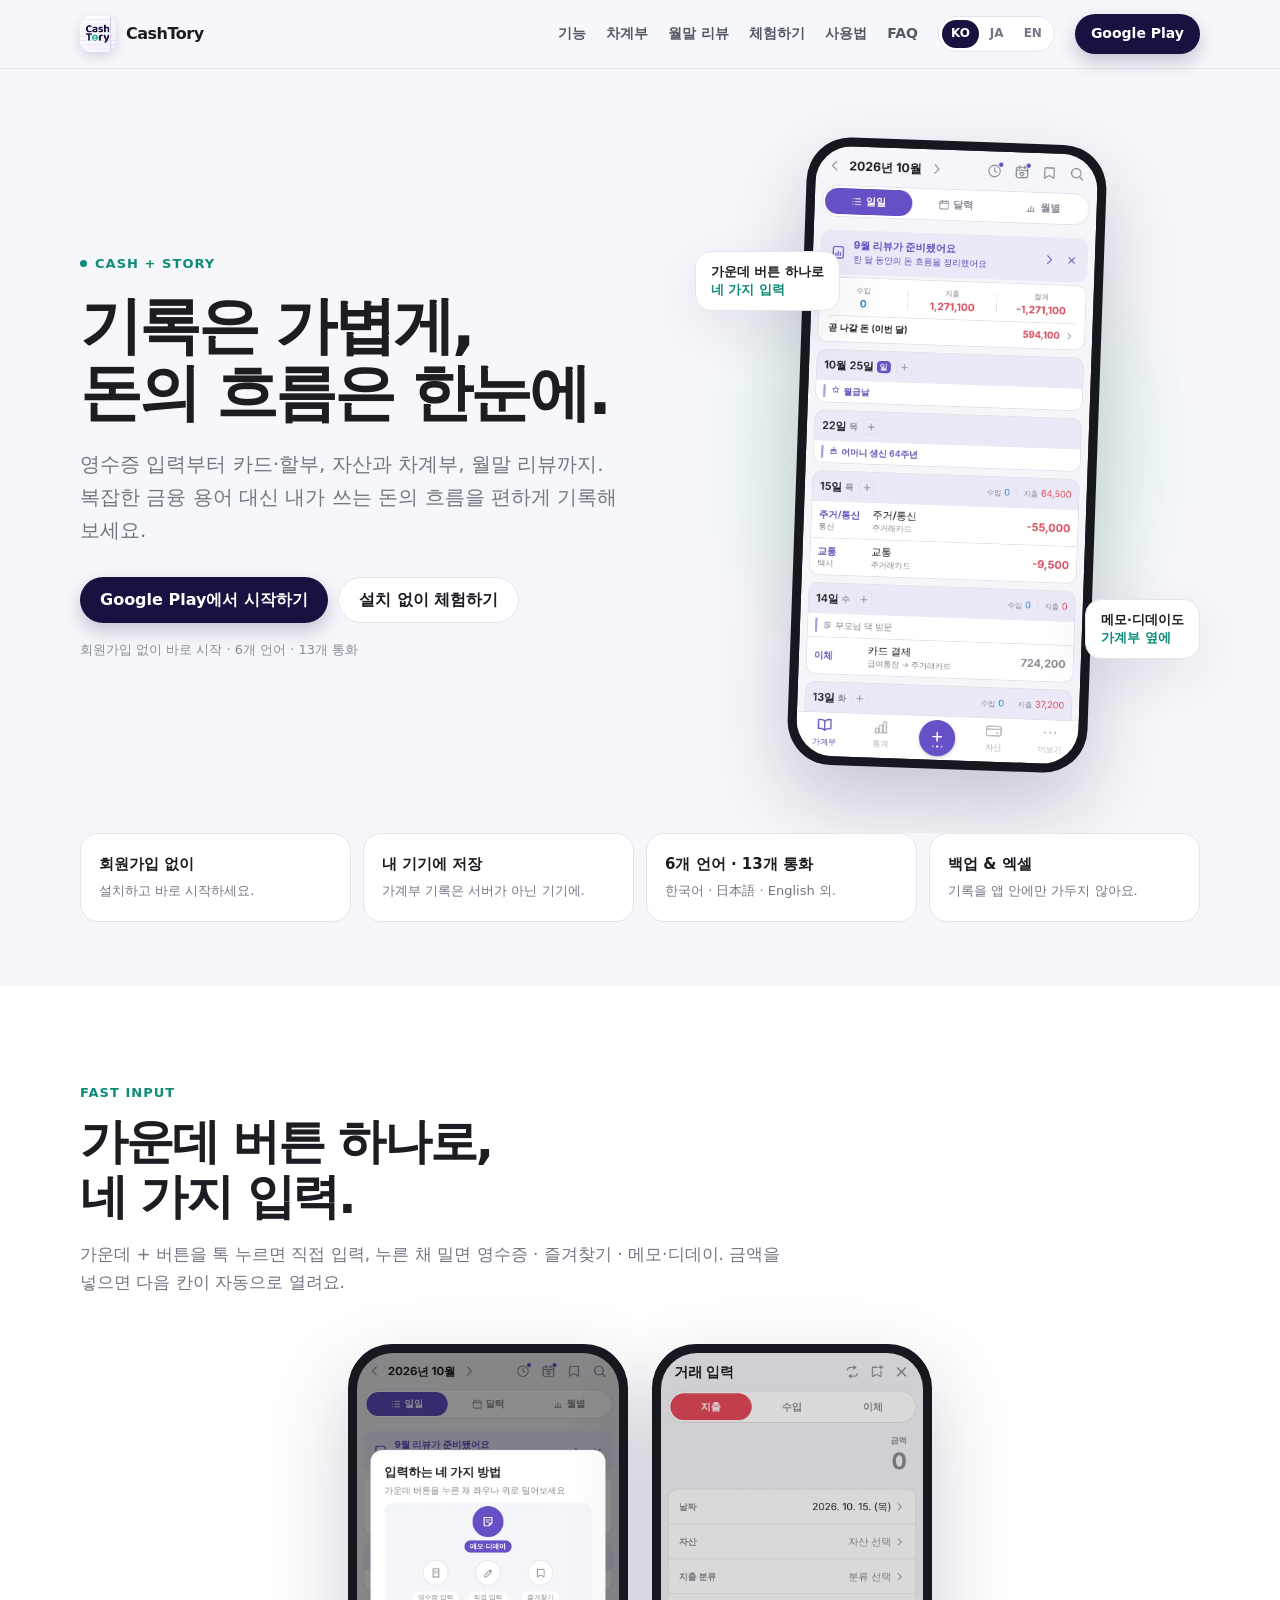
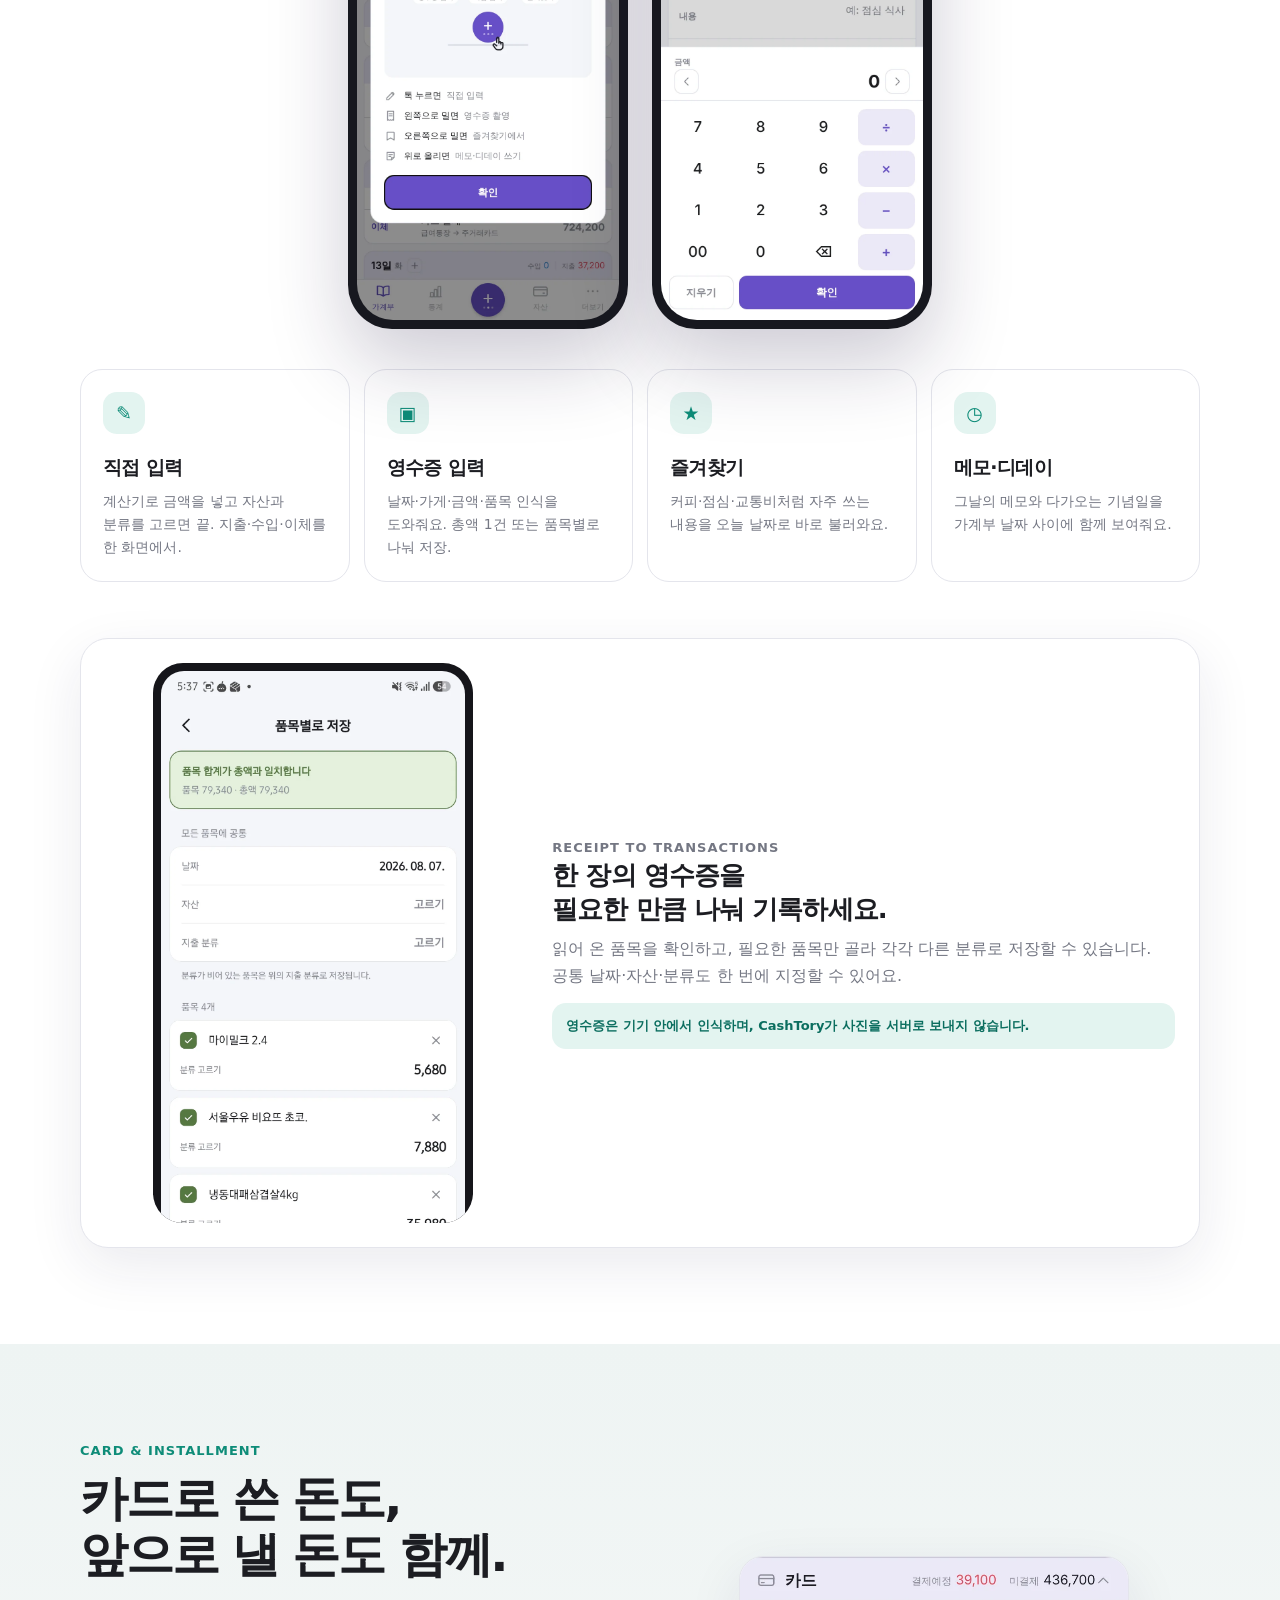
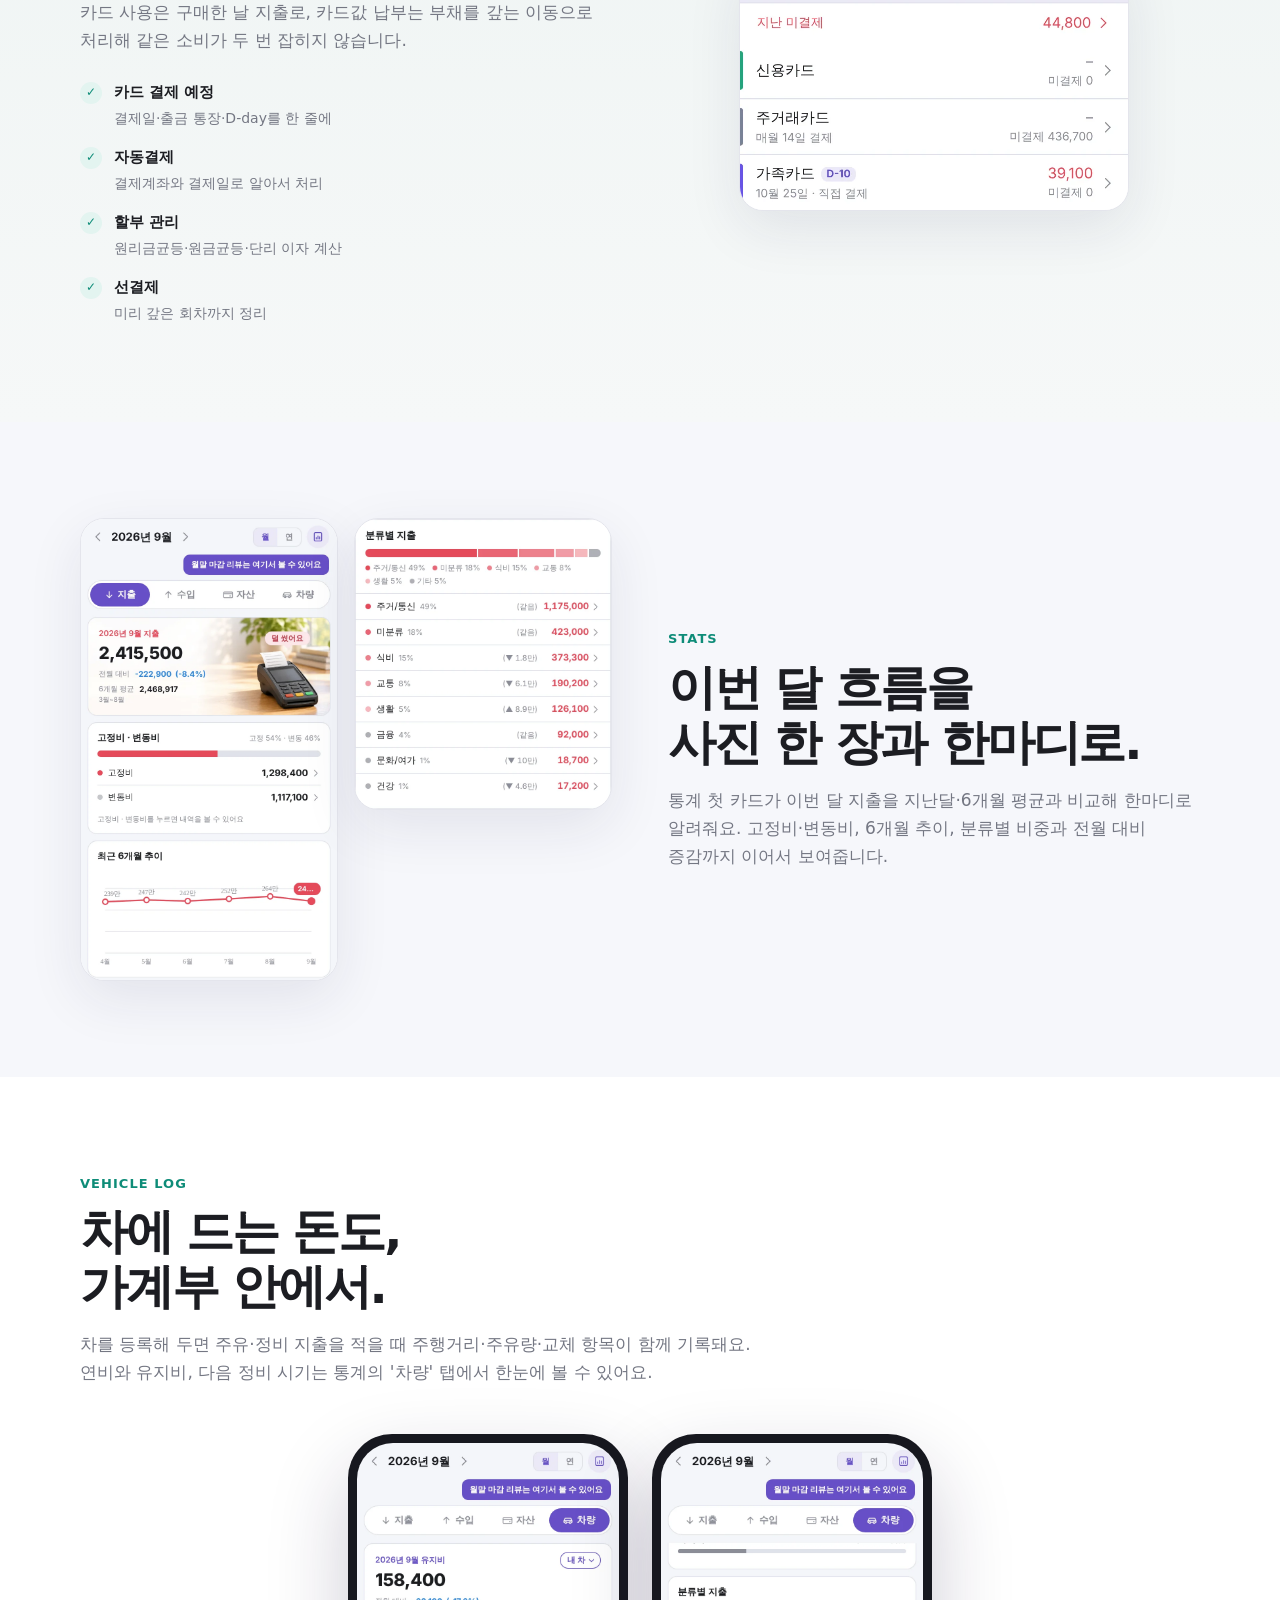
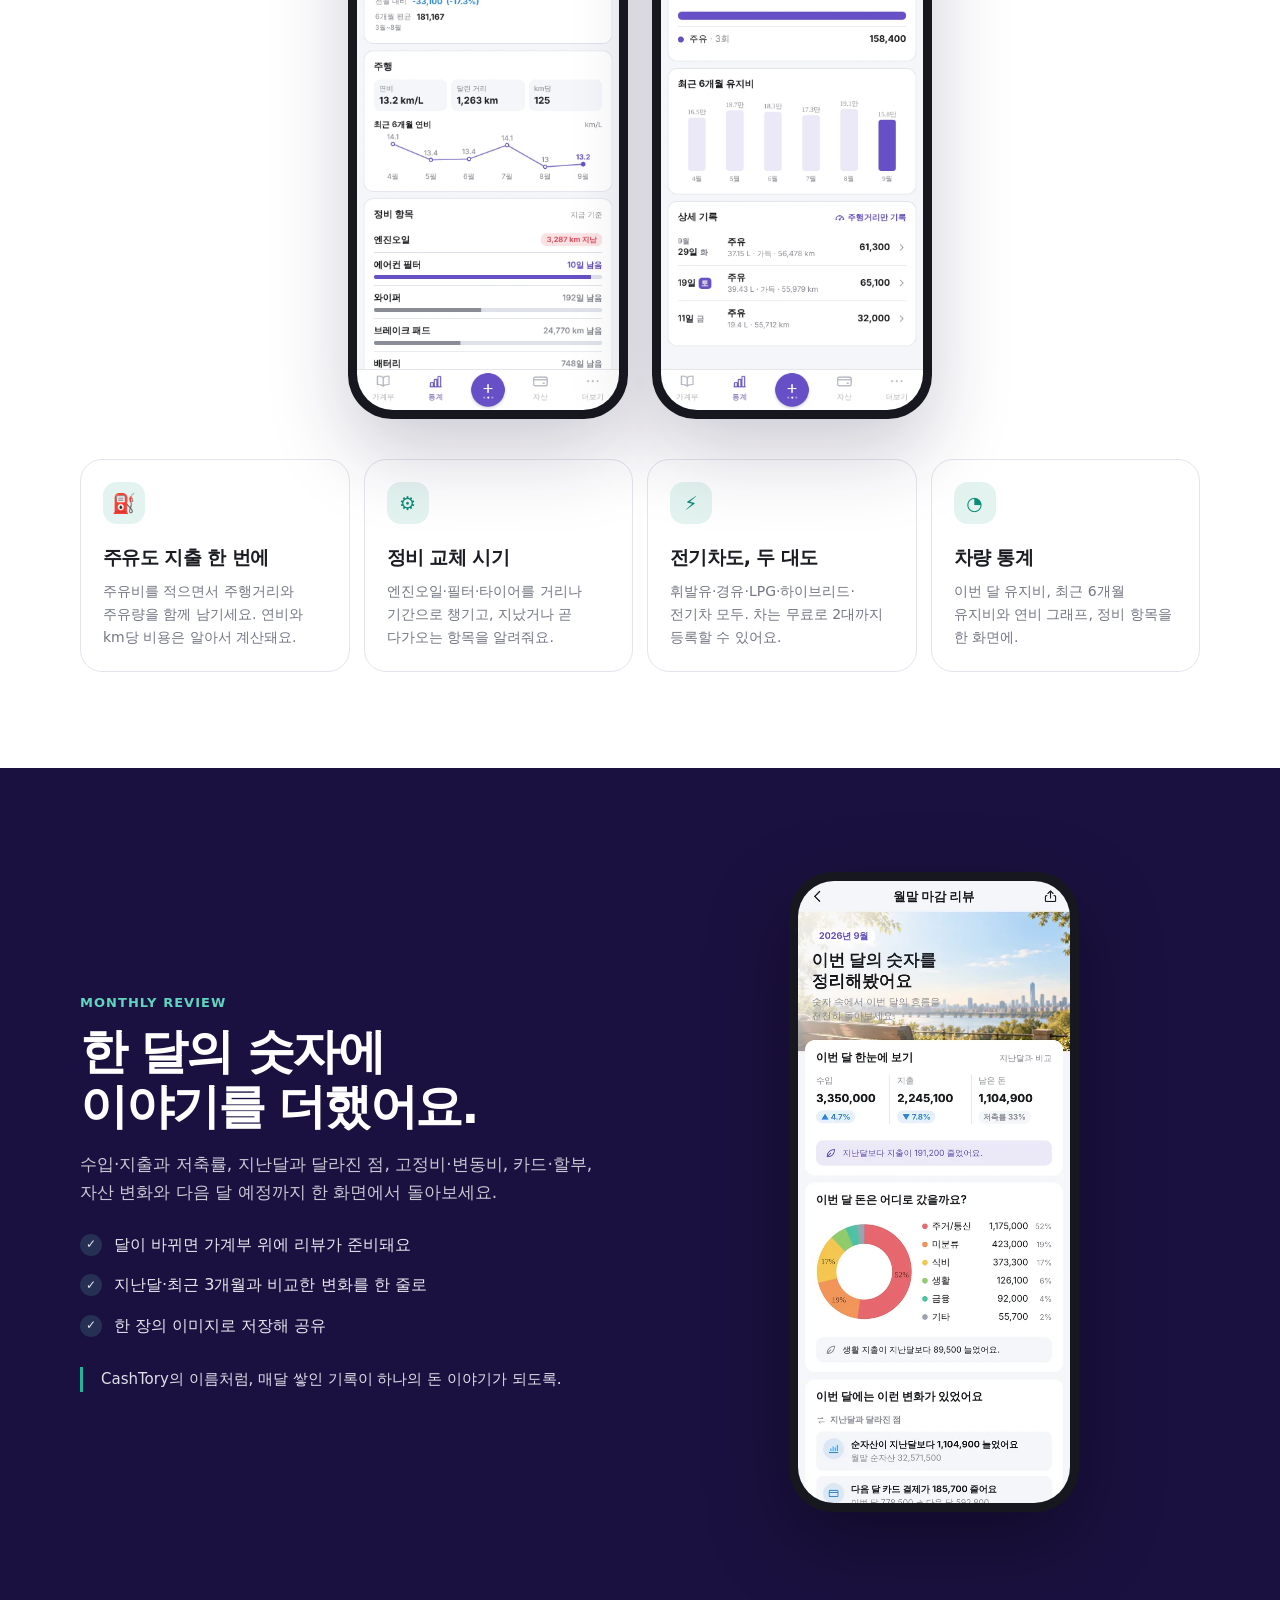
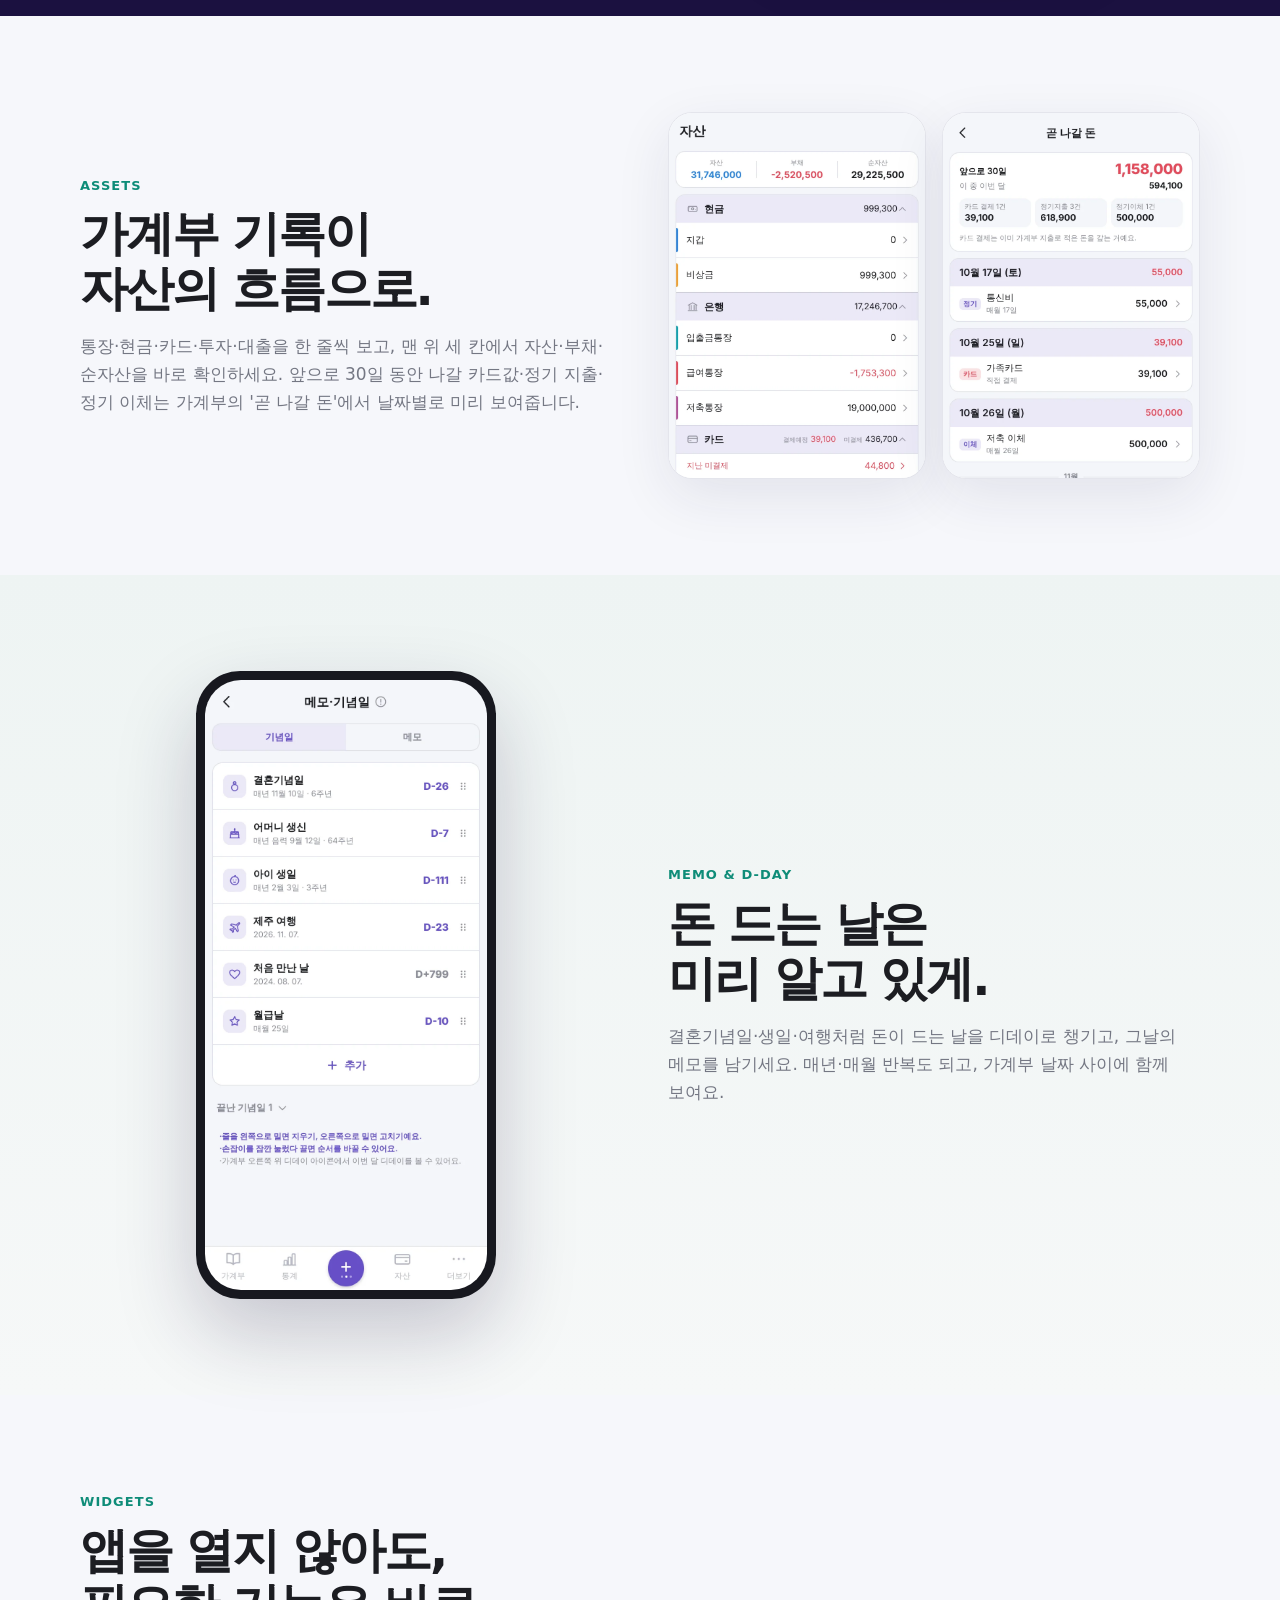
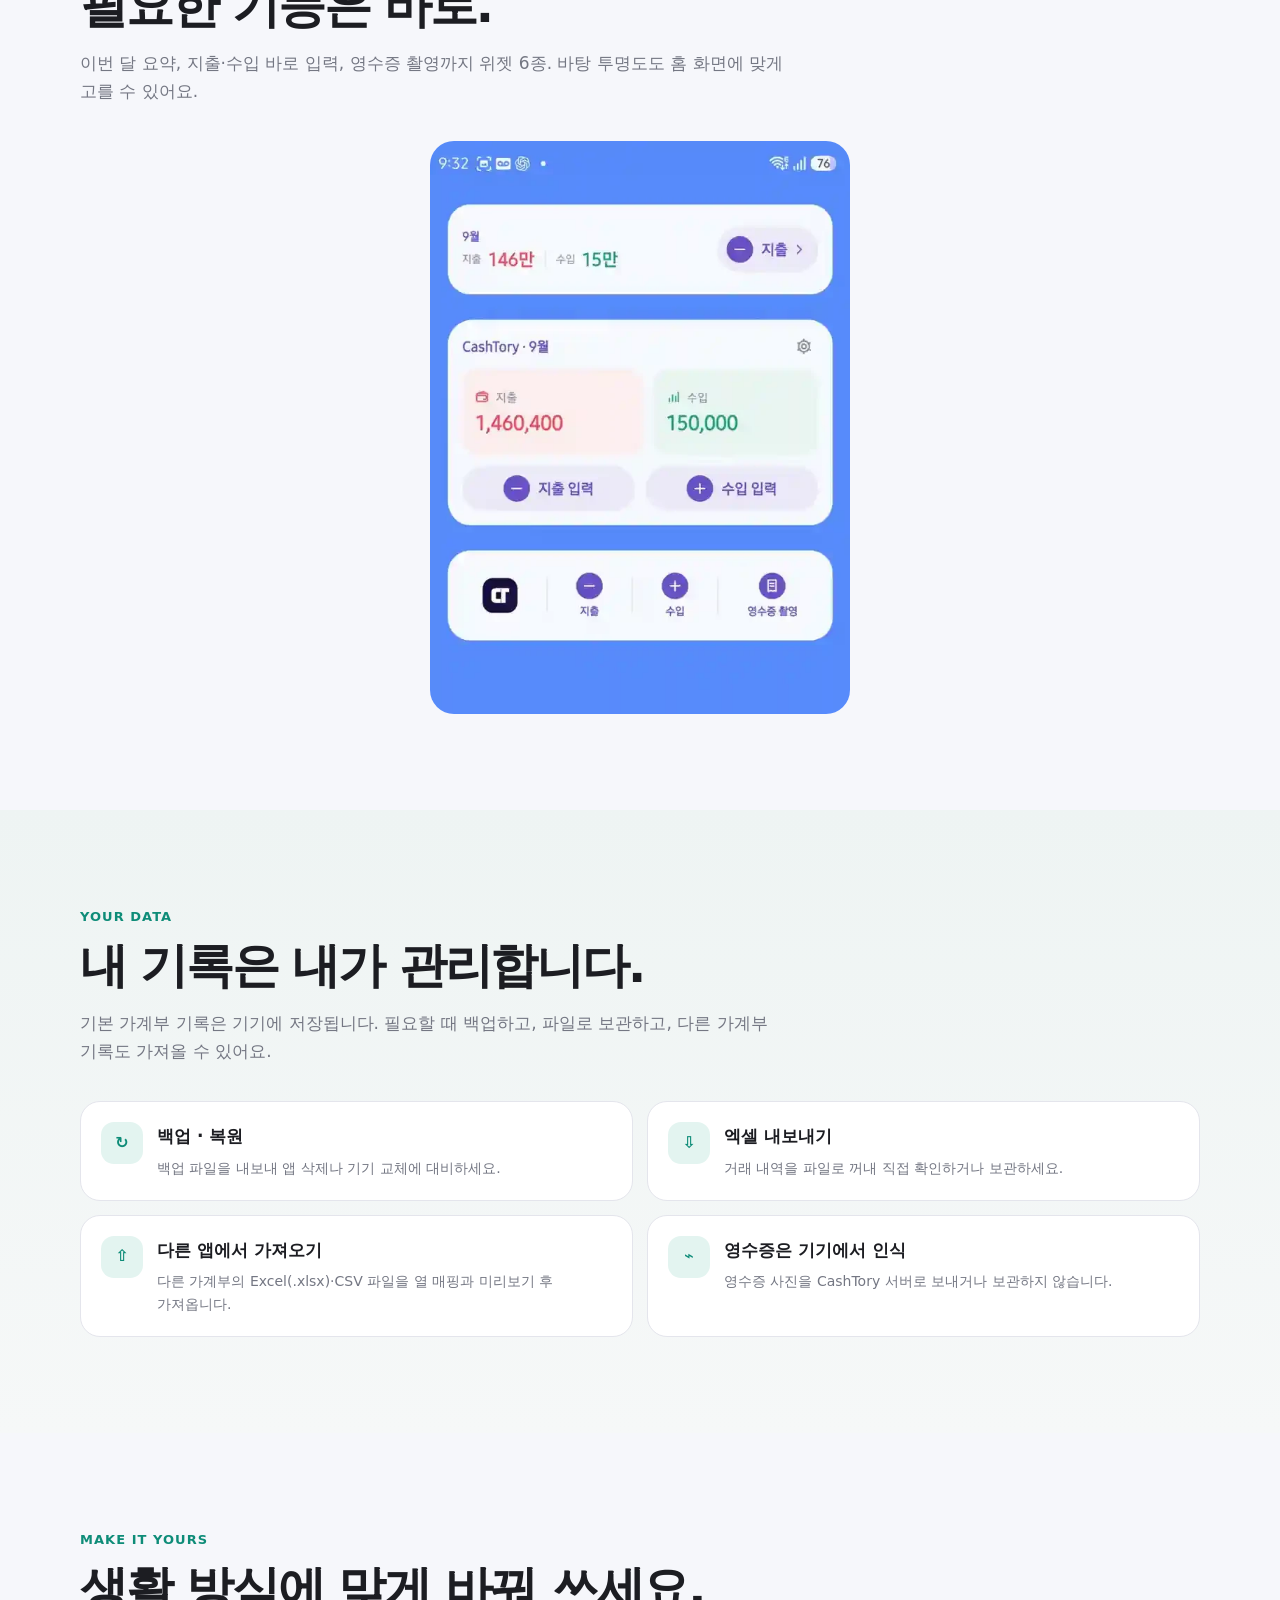
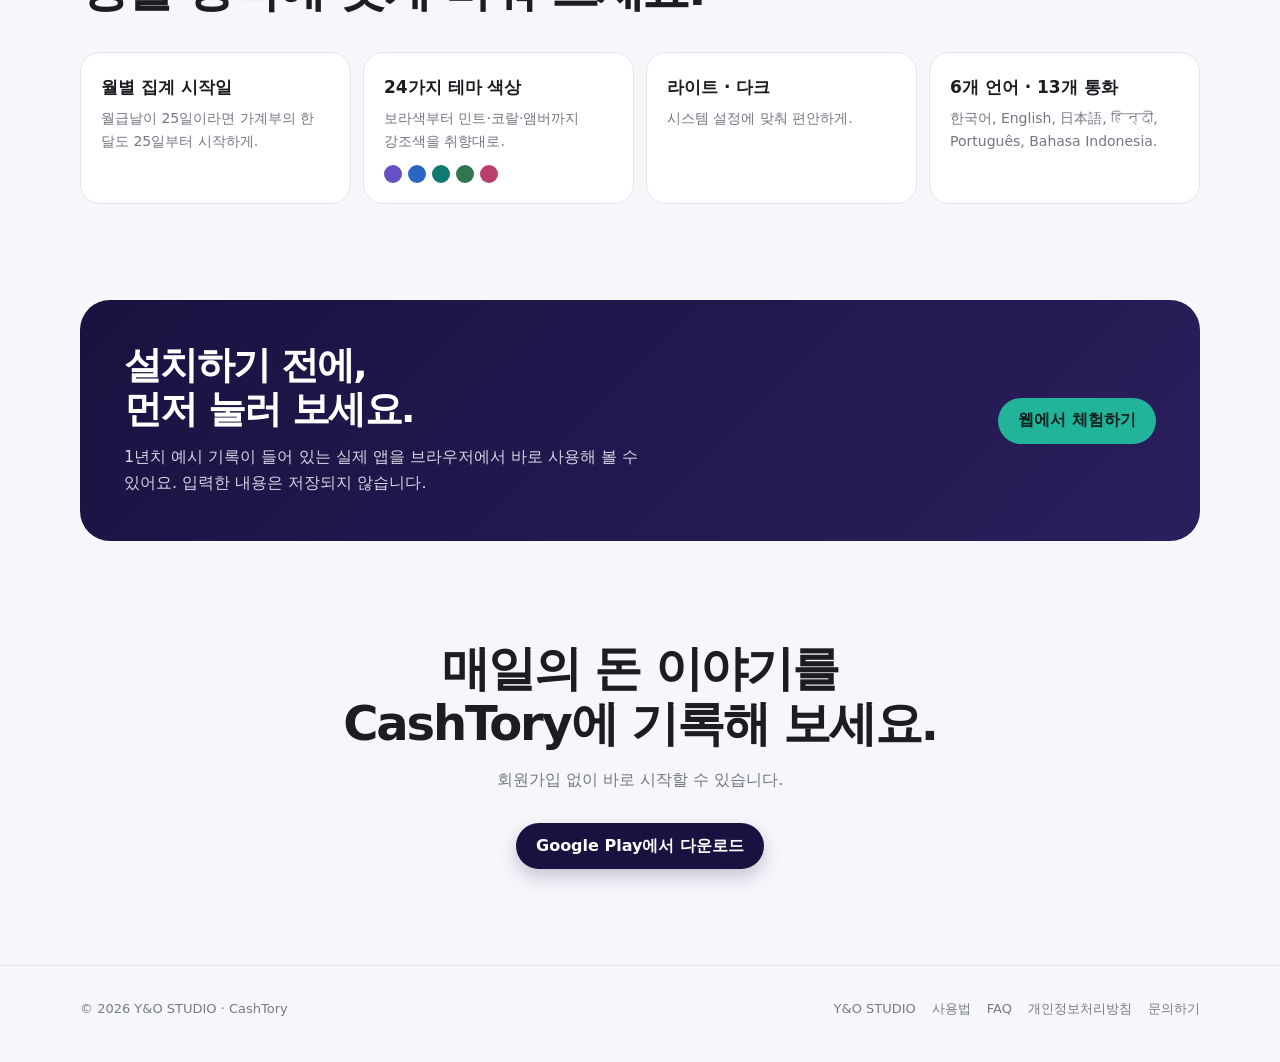
==== commit 28536b34: "Recolor the CashTory pages from purple to the app icon's navy and teal The pages used one purple (#6" ====
--- a/cashtory/index.html
+++ b/cashtory/index.html
@@ -4,7 +4,7 @@
 <head>
   <meta charset="utf-8" />
   <meta name="viewport" content="width=device-width, initial-scale=1" />
-  <meta name="theme-color" content="#6750C7" />
+  <meta name="theme-color" content="#1B1140" />
   <meta name="description" content="영수증 입력부터 카드·할부, 자산·부채, 차계부, 월말 리뷰와 메모·디데이까지. 회원가입 없이 시작하는 생활 가계부." />
   <link rel="canonical" href="https://yandostudio.co.kr/cashtory/" />
   <link rel="alternate" hreflang="ko" href="https://yandostudio.co.kr/cashtory/" />
@@ -25,7 +25,7 @@
   <meta name="twitter:card" content="summary_large_image" />
   <title>CashTory — 기록은 가볍게, 돈의 흐름은 한눈에</title>
   <style>
-:root{--accent:#6750C7;--accent-soft:#ECE9F7;--bg:#F6F7FB;--card:#fff;--text:#1C1D22;--sub:#747783;--line:#E4E5EC;--shadow:0 18px 55px rgba(36,28,75,.09);--max:1120px}
+:root{--accent:#1B1140;--accent-soft:#ECEAF3;--point:#0E8C78;--point-soft:#E3F4F0;--bg:#F6F7FB;--card:#fff;--text:#1C1D22;--sub:#747783;--line:#E4E5EC;--shadow:0 18px 55px rgba(36,28,75,.09);--max:1120px}
 *{box-sizing:border-box}
 html{scroll-behavior:smooth}
 body{margin:0;background:var(--bg);color:var(--text);font-family:Inter,ui-sans-serif,system-ui,-apple-system,BlinkMacSystemFont,"Segoe UI","Noto Sans KR","Apple SD Gothic Neo","Hiragino Sans","Noto Sans JP",sans-serif;line-height:1.65;-webkit-font-smoothing:antialiased}
@@ -40,39 +40,39 @@
 .brand img{width:36px;height:36px;border-radius:11px;box-shadow:0 4px 12px rgba(28,17,71,.16)}
 .navRight{display:flex;align-items:center;gap:20px}
 .navlinks{display:flex;align-items:center;gap:20px;font-size:14px;color:#565965;font-weight:650}
-.navlinks a:hover{color:var(--accent)}
+.navlinks a:hover{color:var(--point)}
 .lang{display:flex;gap:2px;padding:3px;border:1px solid var(--line);border-radius:999px;background:#fff;font-size:12px;font-weight:800}
 .lang a{padding:4px 9px;border-radius:999px;color:var(--sub)}
 .lang a[aria-current]{background:var(--accent);color:#fff}
-.pill{white-space:nowrap;display:inline-flex;align-items:center;justify-content:center;min-height:46px;padding:0 20px;border-radius:999px;background:var(--accent);color:#fff;font-weight:800;box-shadow:0 8px 18px rgba(103,80,199,.22)}
+.pill{white-space:nowrap;display:inline-flex;align-items:center;justify-content:center;min-height:46px;padding:0 20px;border-radius:999px;background:var(--accent);color:#fff;font-weight:800;box-shadow:0 8px 18px rgba(27,17,64,.22)}
 .pill.ghost{background:#fff;color:var(--text);border:1px solid var(--line);box-shadow:none}
 .pill.small{min-height:40px;padding:0 16px;font-size:14px}
 .hero{padding:72px 0 64px;overflow:hidden}
 .heroGrid{display:grid;grid-template-columns:1.05fr .95fr;gap:56px;align-items:center}
-.eyebrow{display:inline-flex;align-items:center;gap:8px;margin-bottom:18px;font-size:13px;font-weight:800;color:var(--accent);letter-spacing:.08em}
-.eyebrow::before{content:"";width:7px;height:7px;border-radius:50%;background:var(--accent)}
+.eyebrow{display:inline-flex;align-items:center;gap:8px;margin-bottom:18px;font-size:13px;font-weight:800;color:var(--point);letter-spacing:.08em}
+.eyebrow::before{content:"";width:7px;height:7px;border-radius:50%;background:var(--point)}
 h1{margin:0;font-size:clamp(38px,4.9vw,62px);line-height:1.08;letter-spacing:-.05em}
 h2{margin:0;font-size:clamp(30px,4.2vw,48px);line-height:1.15;letter-spacing:-.045em}
 .lead{margin:22px 0 0;max-width:600px;font-size:clamp(17px,2vw,20px);color:var(--sub)}
 .cta{display:flex;gap:10px;flex-wrap:wrap;margin-top:30px}
 .micro{margin-top:16px;font-size:13px;color:#8A8C97}
 .stage{position:relative;display:grid;place-items:center;min-height:620px}
-.halo{position:absolute;width:500px;height:500px;border-radius:50%;background:radial-gradient(circle,#DDD7FF 0,#EFEAFF 48%,rgba(239,234,255,0) 72%)}
+.halo{position:absolute;width:500px;height:500px;border-radius:50%;background:radial-gradient(circle,#D3EFE8 0,#EAF6F3 48%,rgba(234,246,243,0) 72%)}
 .phone{position:relative;width:min(300px,78vw);border-radius:44px;background:#17181F;padding:9px;box-shadow:0 34px 80px rgba(31,25,62,.22)}
 .phone img{width:100%;border-radius:36px}
 .hero .phone{transform:rotate(2deg)}
 .float{position:absolute;background:#fff;border:1px solid var(--line);border-radius:16px;box-shadow:var(--shadow);padding:11px 15px;font-size:13px;font-weight:750;line-height:1.4}
-.float em{display:block;font-style:normal;color:var(--accent)}
+.float em{display:block;font-style:normal;color:var(--point)}
 .float.one{left:0;top:110px}.float.two{right:0;bottom:110px}
 .trust{padding:0 0 64px}
 .grid4{display:grid;grid-template-columns:repeat(4,1fr);gap:12px}
 .trustItem{background:#fff;border:1px solid var(--line);border-radius:18px;padding:18px}
 .trustItem b{display:block;font-size:15px}.trustItem span{font-size:13px;color:var(--sub)}
 section.block{padding:96px 0}
-.tint{background:linear-gradient(180deg,#F0EDFB,#F7F6FC)}
+.tint{background:linear-gradient(180deg,#EEF4F3,#F6F8F8)}
 .white{background:#fff}
 .head{max-width:720px;margin-bottom:36px}
-.kicker{margin:0 0 10px;color:var(--accent);font-size:13px;font-weight:850;letter-spacing:.08em}
+.kicker{margin:0 0 10px;color:var(--point);font-size:13px;font-weight:850;letter-spacing:.08em}
 .sectionLead{margin:16px 0 0;color:var(--sub);font-size:17px}
 .split{display:grid;grid-template-columns:1fr 1fr;gap:56px;align-items:center}
 .split.rev>.media{order:-1}
@@ -81,7 +81,7 @@
 .shots{display:grid;grid-template-columns:1fr 1fr;gap:16px;align-items:start;width:min(600px,100%)}
 .features{display:grid;grid-template-columns:repeat(4,1fr);gap:14px;margin-top:40px}
 .feature{background:#fff;border:1px solid var(--line);border-radius:22px;padding:22px}
-.featureIcon{width:42px;height:42px;border-radius:14px;background:var(--accent-soft);display:grid;place-items:center;color:var(--accent);font-size:19px;font-weight:900}
+.featureIcon{width:42px;height:42px;border-radius:14px;background:var(--point-soft);display:grid;place-items:center;color:var(--point);font-size:19px;font-weight:900}
 .feature h3{margin:18px 0 6px;font-size:19px;letter-spacing:-.03em}.feature p{margin:0;color:var(--sub);font-size:14px}
 .inputMedia{display:flex;justify-content:center;gap:24px;margin-top:48px}
 .inputMedia .phone{width:min(280px,44vw)}
@@ -90,16 +90,16 @@
 .scrollShot img{width:100%;border-radius:23px;animation:shotScroll 12s cubic-bezier(.65,0,.35,1) infinite alternate}
 @keyframes shotScroll{0%,10%{transform:translateY(0)}90%,100%{transform:translateY(calc(-100% + 544px))}}
 .receipt h3{font-size:26px;letter-spacing:-.035em;margin:0 0 10px;line-height:1.3}.receipt p{margin:0;color:var(--sub)}
-.note{margin-top:14px;padding:12px 14px;border-radius:14px;background:var(--accent-soft);color:#5547a1;font-size:13px;font-weight:700}
+.note{margin-top:14px;padding:12px 14px;border-radius:14px;background:var(--point-soft);color:#0B6E5F;font-size:13px;font-weight:700}
 .list{display:grid;gap:14px;margin-top:26px}
 .listItem{display:flex;gap:12px;align-items:flex-start}
-.check{flex:none;width:22px;height:22px;margin-top:2px;border-radius:50%;background:var(--accent-soft);color:var(--accent);display:grid;place-items:center;font-size:12px;font-weight:900}
+.check{flex:none;width:22px;height:22px;margin-top:2px;border-radius:50%;background:var(--point-soft);color:var(--point);display:grid;place-items:center;font-size:12px;font-weight:900}
 .listItem b{display:block;font-size:15px}.listItem small{color:var(--sub);font-size:14px}
-.reviewSec{padding:104px 0;background:#1C1640;color:#fff;overflow:hidden}
-.reviewSec .kicker{color:#BDB3FF}.reviewSec .sectionLead{color:#C9C7D8}
-.reviewSec .check{background:rgba(189,179,255,.18);color:#BDB3FF}
-.reviewSec .listItem span{color:#E4E1F5}
-.quote{margin-top:28px;border-left:3px solid #8B7CE0;padding-left:18px;color:#DEDBF4;font-size:15px}
+.reviewSec{padding:104px 0;background:#1B1140;color:#fff;overflow:hidden}
+.reviewSec .kicker{color:#5FD4BF}.reviewSec .sectionLead{color:#C8C9D3}
+.reviewSec .check{background:rgba(95,212,191,.16);color:#5FD4BF}
+.reviewSec .listItem span{color:#E6E7EE}
+.quote{margin-top:28px;border-left:3px solid #22B39B;padding-left:18px;color:#DFE0E8;font-size:15px}
 .reviewPhone{width:min(290px,86vw);height:640px;margin:0 auto;background:#17181F;border-radius:44px;padding:9px;box-shadow:0 30px 80px rgba(0,0,0,.35);overflow:hidden}
 .reviewScreen{height:100%;overflow:hidden;border-radius:36px;background:#f4f5f9}
 .reviewScreen img{width:100%;animation:reviewScroll 16s cubic-bezier(.65,0,.35,1) infinite alternate}
@@ -110,12 +110,12 @@
 .card{background:#fff;border:1px solid var(--line);border-radius:20px;padding:20px}
 .card b{font-size:17px}.card p{margin:6px 0 0;color:var(--sub);font-size:14px}
 .dataCard{display:flex;gap:14px}
-.dataCard i{flex:none;font-style:normal;width:42px;height:42px;border-radius:13px;background:var(--accent-soft);color:var(--accent);display:grid;place-items:center;font-weight:900}
+.dataCard i{flex:none;font-style:normal;width:42px;height:42px;border-radius:13px;background:var(--point-soft);color:var(--point);display:grid;place-items:center;font-weight:900}
 .swatches{display:flex;gap:6px;margin-top:12px}.swatches span{width:18px;height:18px;border-radius:50%}
-.tryBand{background:linear-gradient(135deg,#6750C7,#4B36A8);color:#fff;border-radius:30px;padding:44px;display:grid;grid-template-columns:1fr auto;gap:28px;align-items:center}
+.tryBand{background:linear-gradient(135deg,#1B1140,#2A1F5C);color:#fff;border-radius:30px;padding:44px;display:grid;grid-template-columns:1fr auto;gap:28px;align-items:center}
 .tryBand h2{font-size:clamp(26px,3.4vw,38px)}
-.tryBand p{margin:12px 0 0;color:#E2DCFF;max-width:560px}
-.tryBand .pill{background:#fff;color:var(--accent);box-shadow:none}
+.tryBand p{margin:12px 0 0;color:#D6D3E4;max-width:560px}
+.tryBand .pill{background:#22B39B;color:#0B1F1B;box-shadow:none}
 .centerCta{text-align:center;padding:100px 0 96px}
 .centerCta p{color:var(--sub);margin:16px 0 26px}
 .centerCta .cta{justify-content:center}
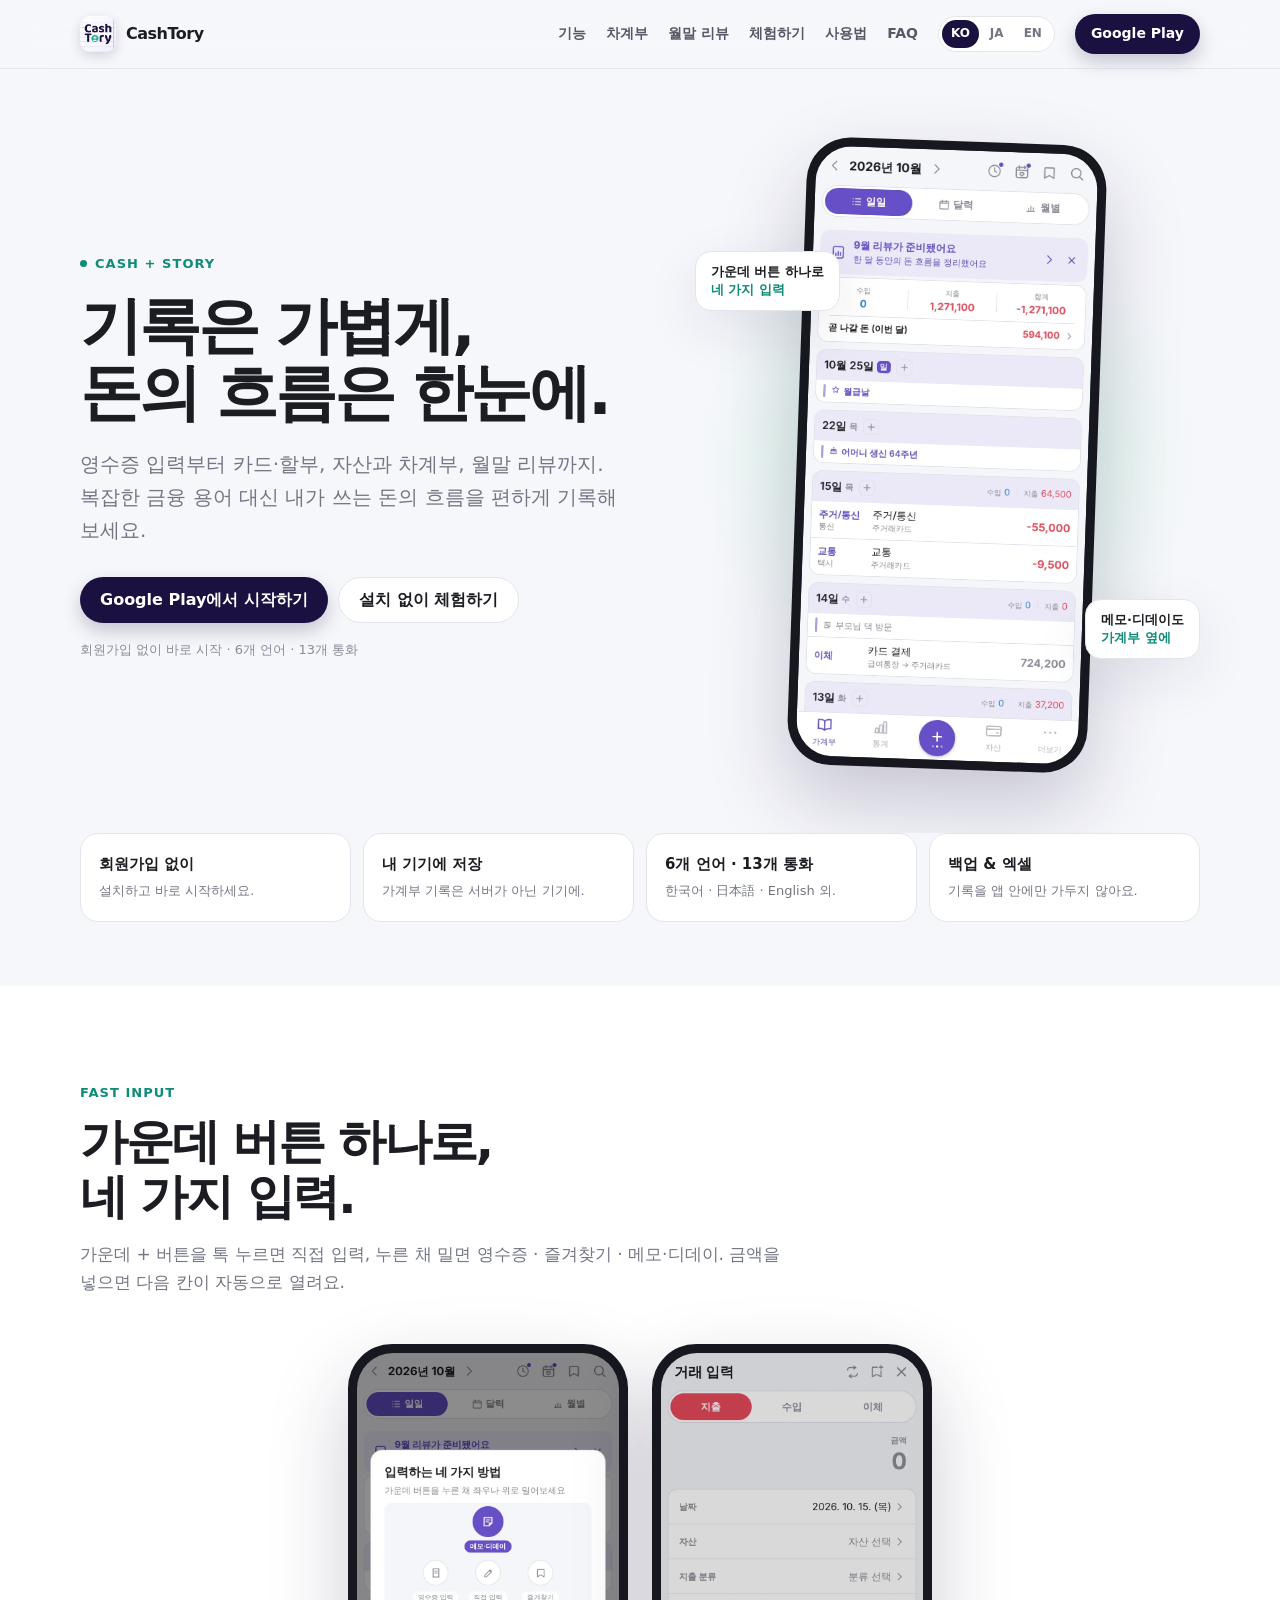
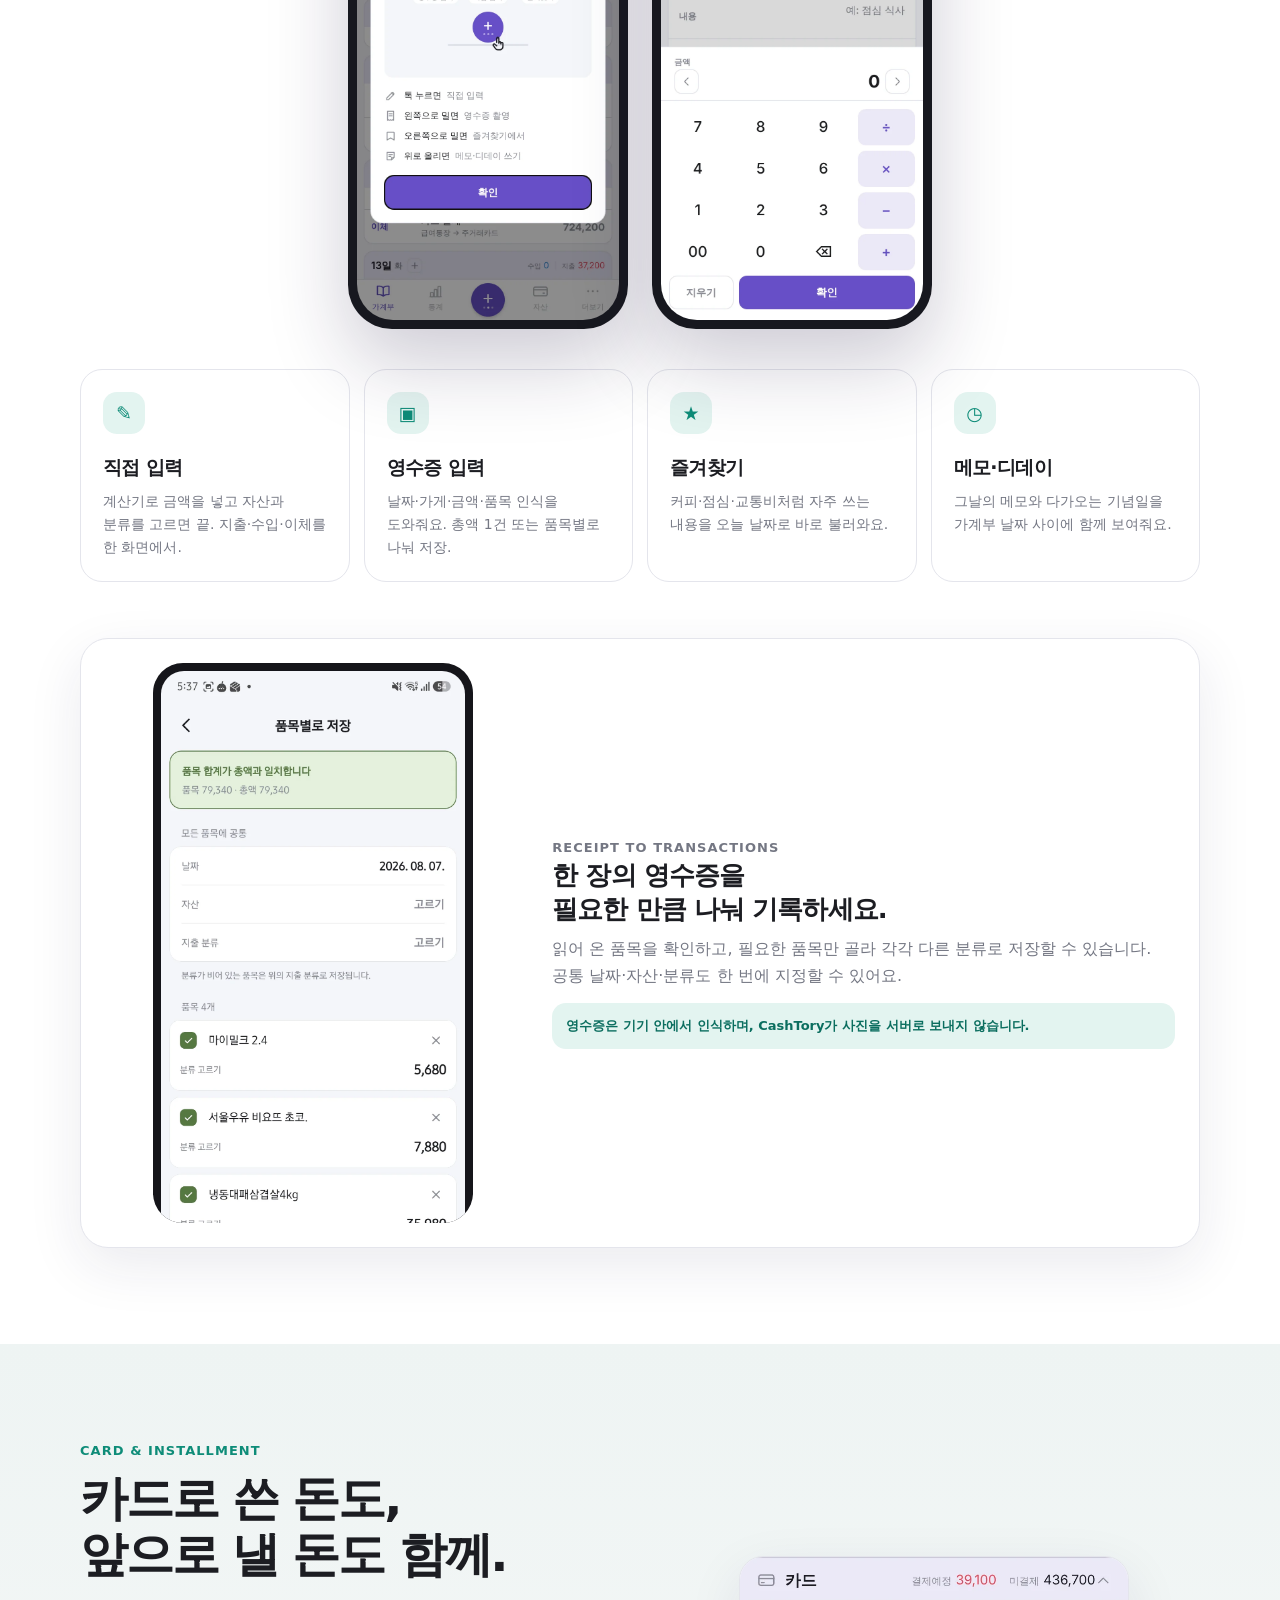
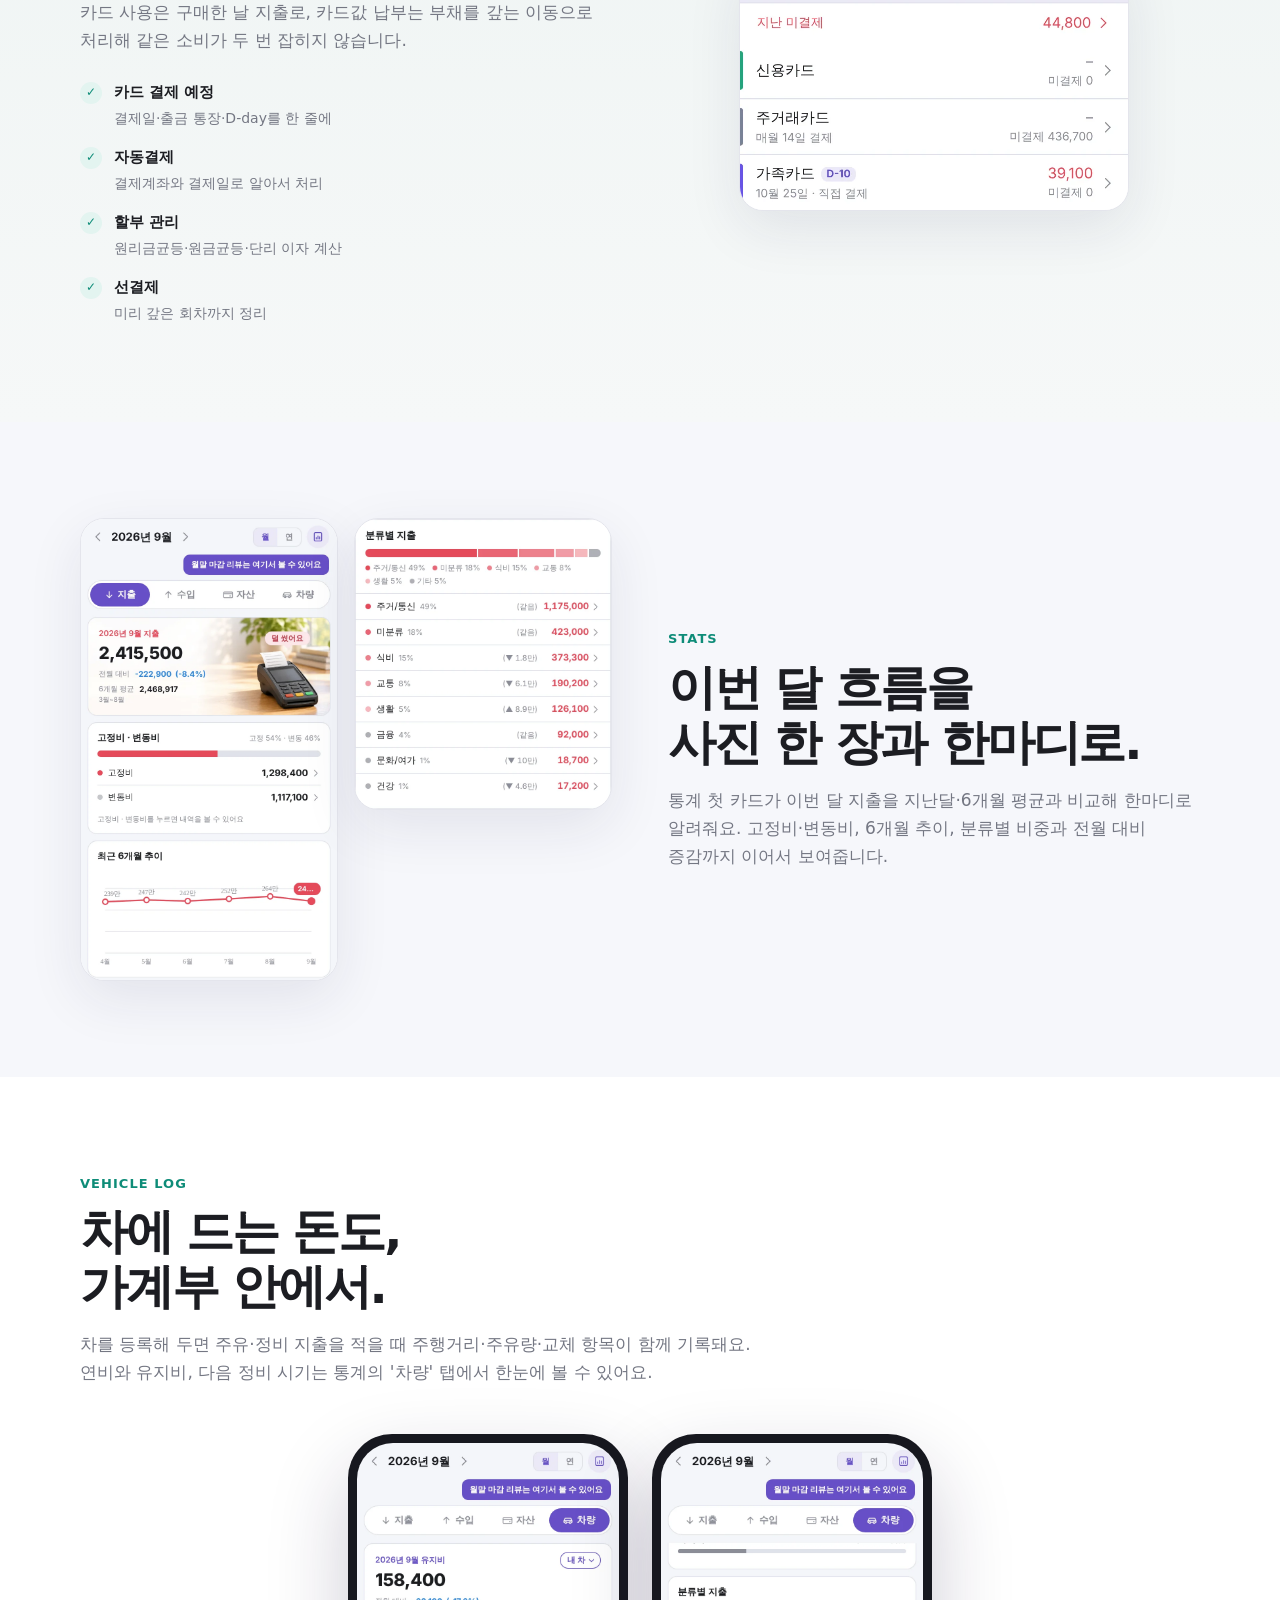
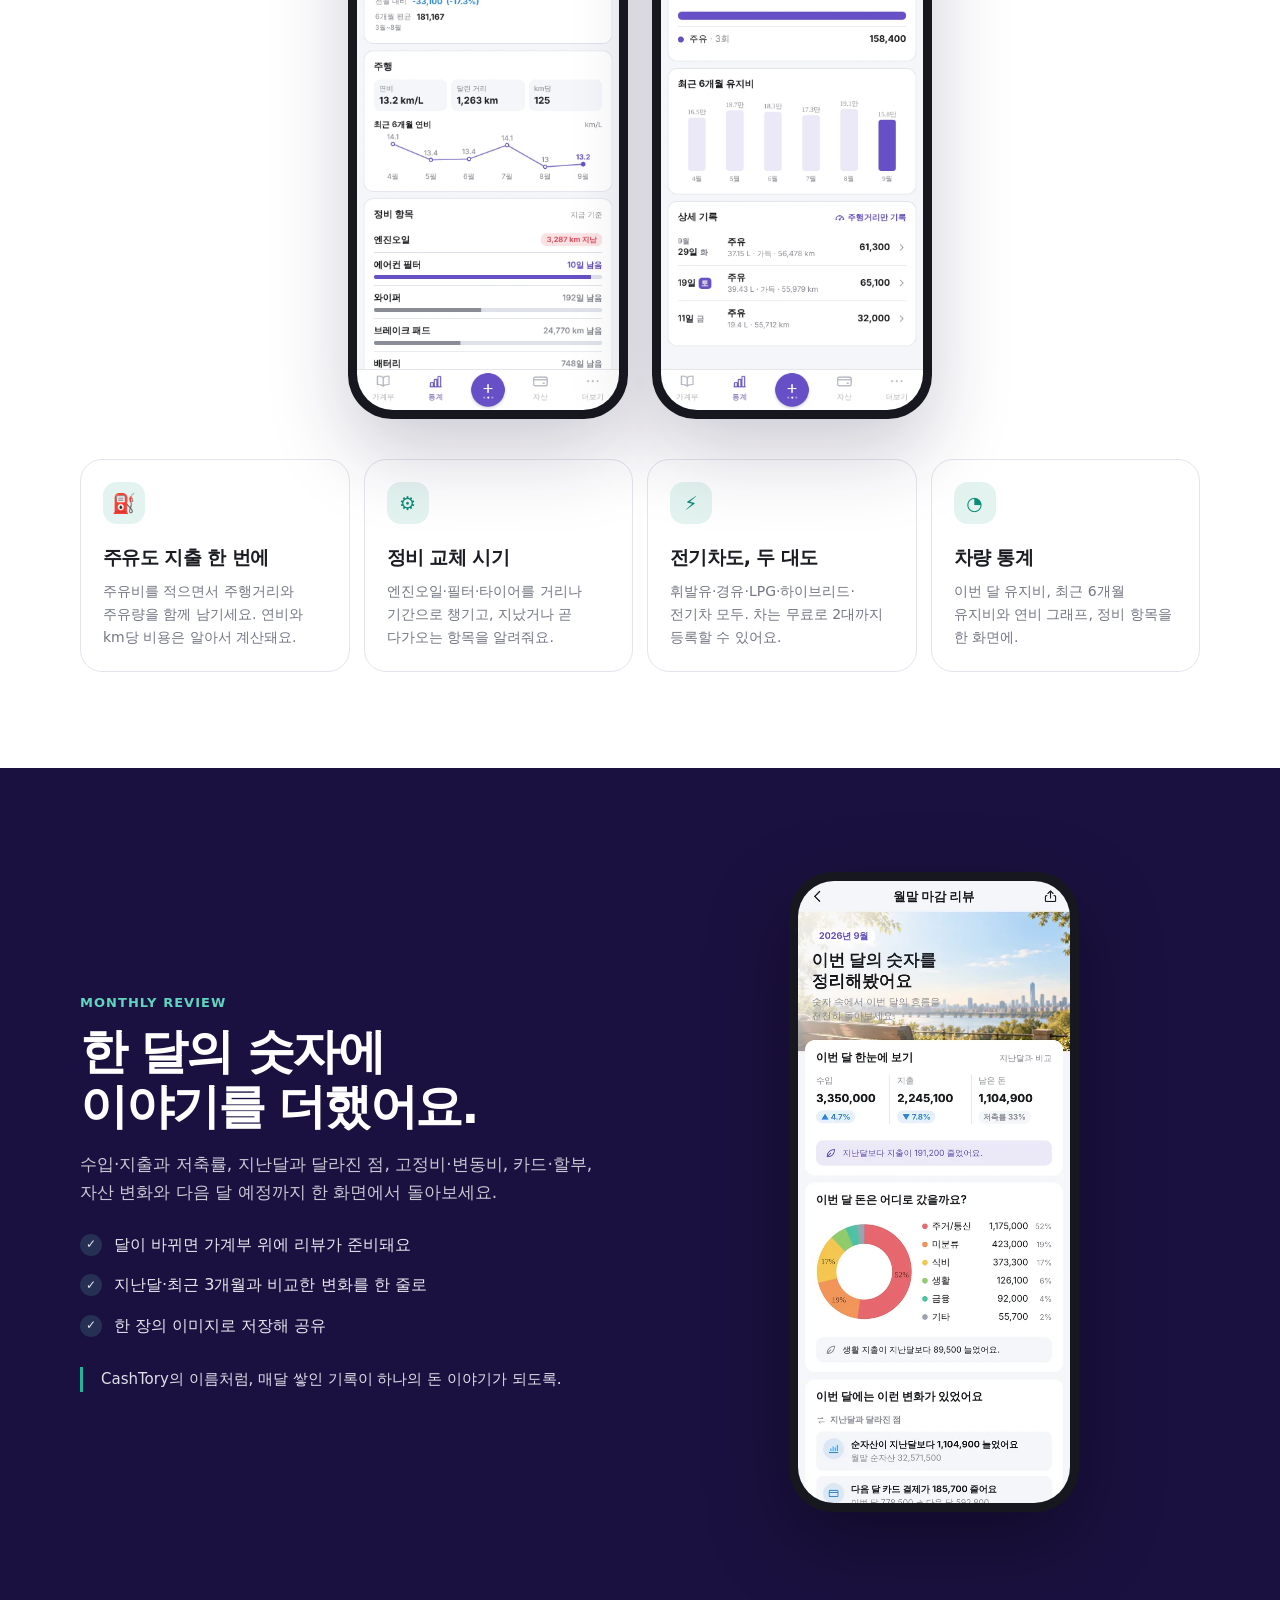
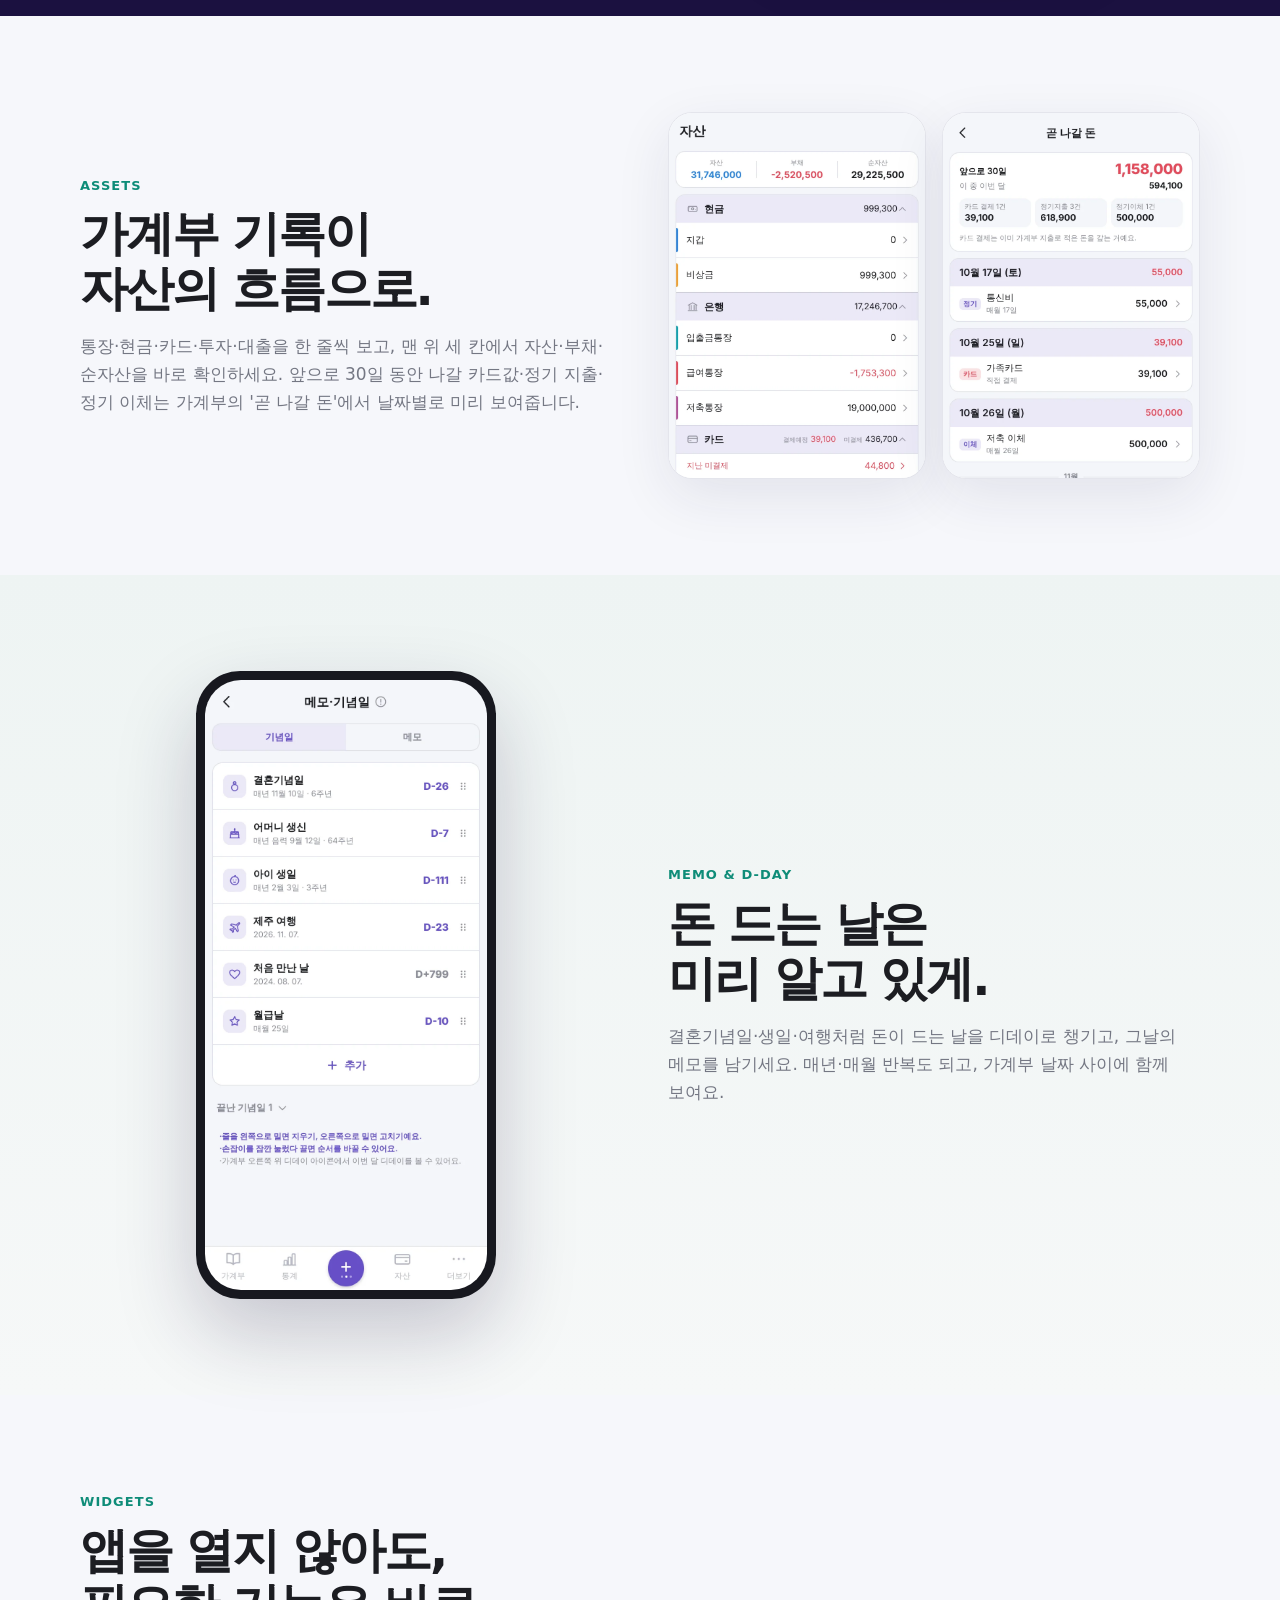
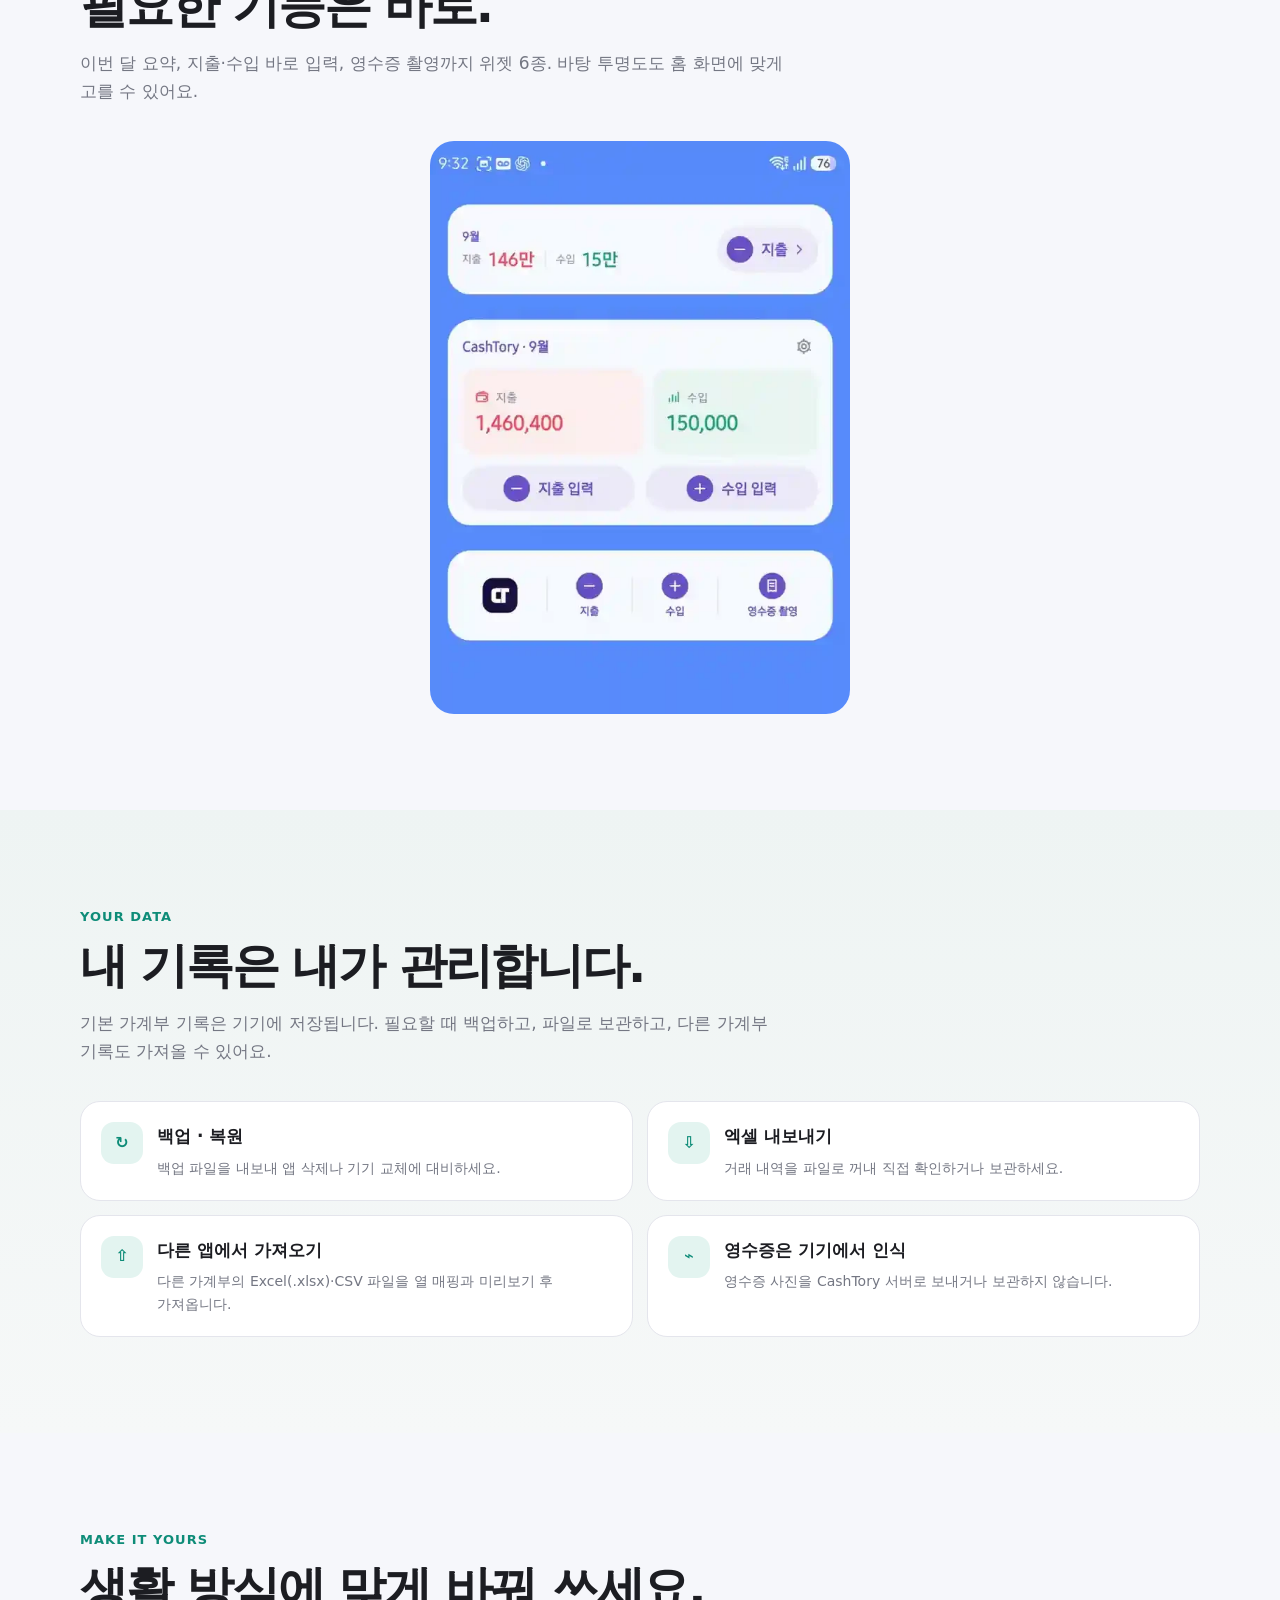
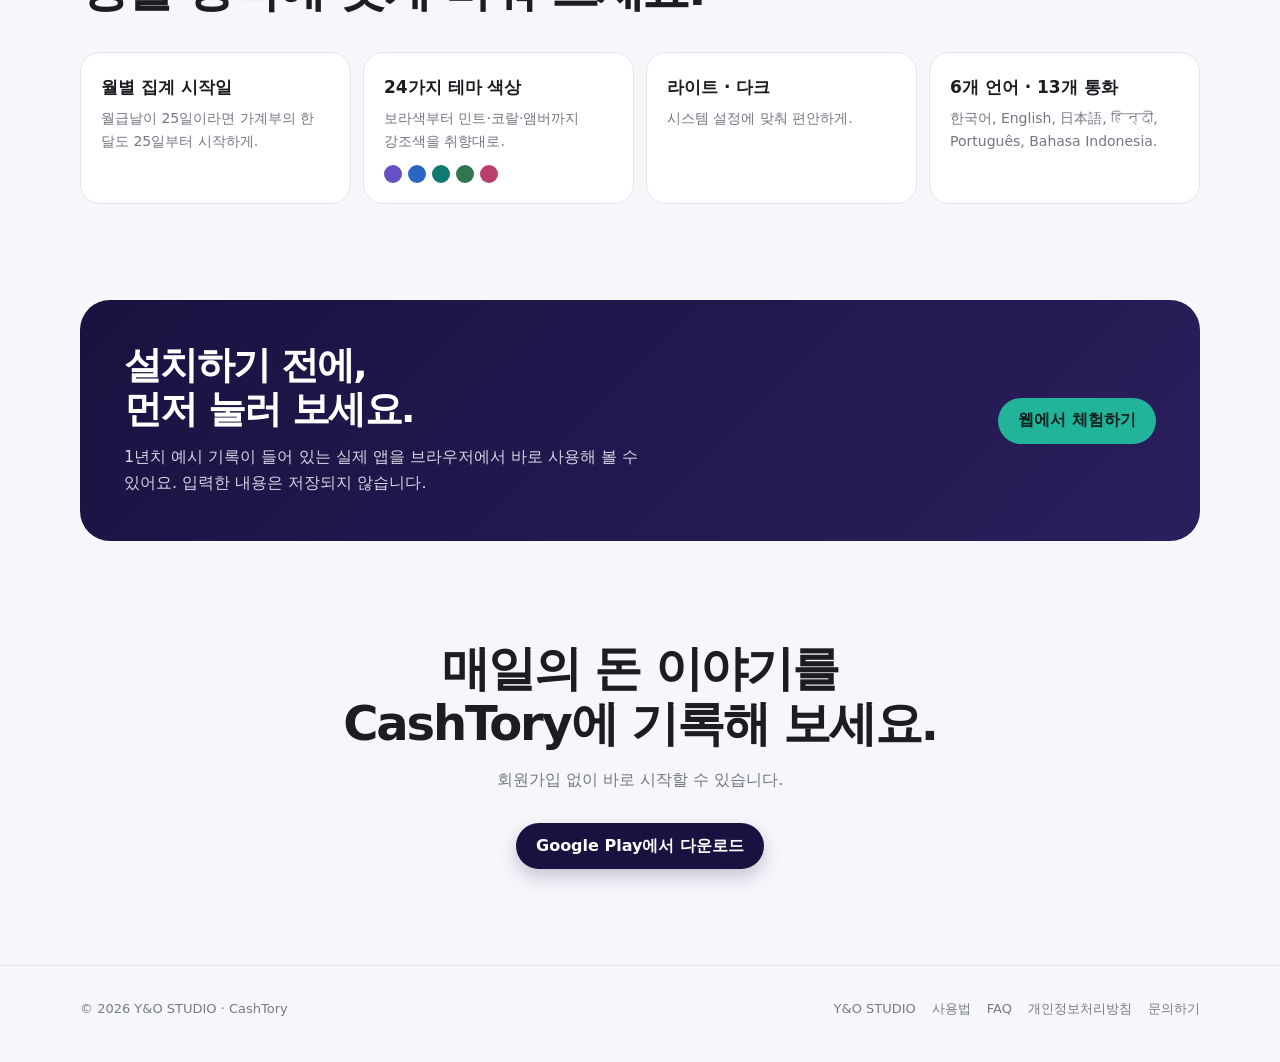
==== commit 3ce13dda: "Show the current app icons in the studio home's share image Sharing yandostudio.co.kr (e.g. in Kakao" ====
--- a/cashtory/index.html
+++ b/cashtory/index.html
@@ -19,7 +19,7 @@
   <meta property="og:url" content="https://yandostudio.co.kr/cashtory/" />
   <meta property="og:title" content="CashTory — 기록은 가볍게, 돈의 흐름은 한눈에" />
   <meta property="og:description" content="영수증 입력부터 카드·할부, 자산·부채, 차계부, 월말 리뷰와 메모·디데이까지. 회원가입 없이 시작하는 생활 가계부." />
-  <meta property="og:image" content="https://yandostudio.co.kr/cashtory/assets/og-image.jpg" />
+  <meta property="og:image" content="https://yandostudio.co.kr/cashtory/assets/og-image.jpg?v=20261017" />
   <meta property="og:image:width" content="1200" />
   <meta property="og:image:height" content="630" />
   <meta name="twitter:card" content="summary_large_image" />
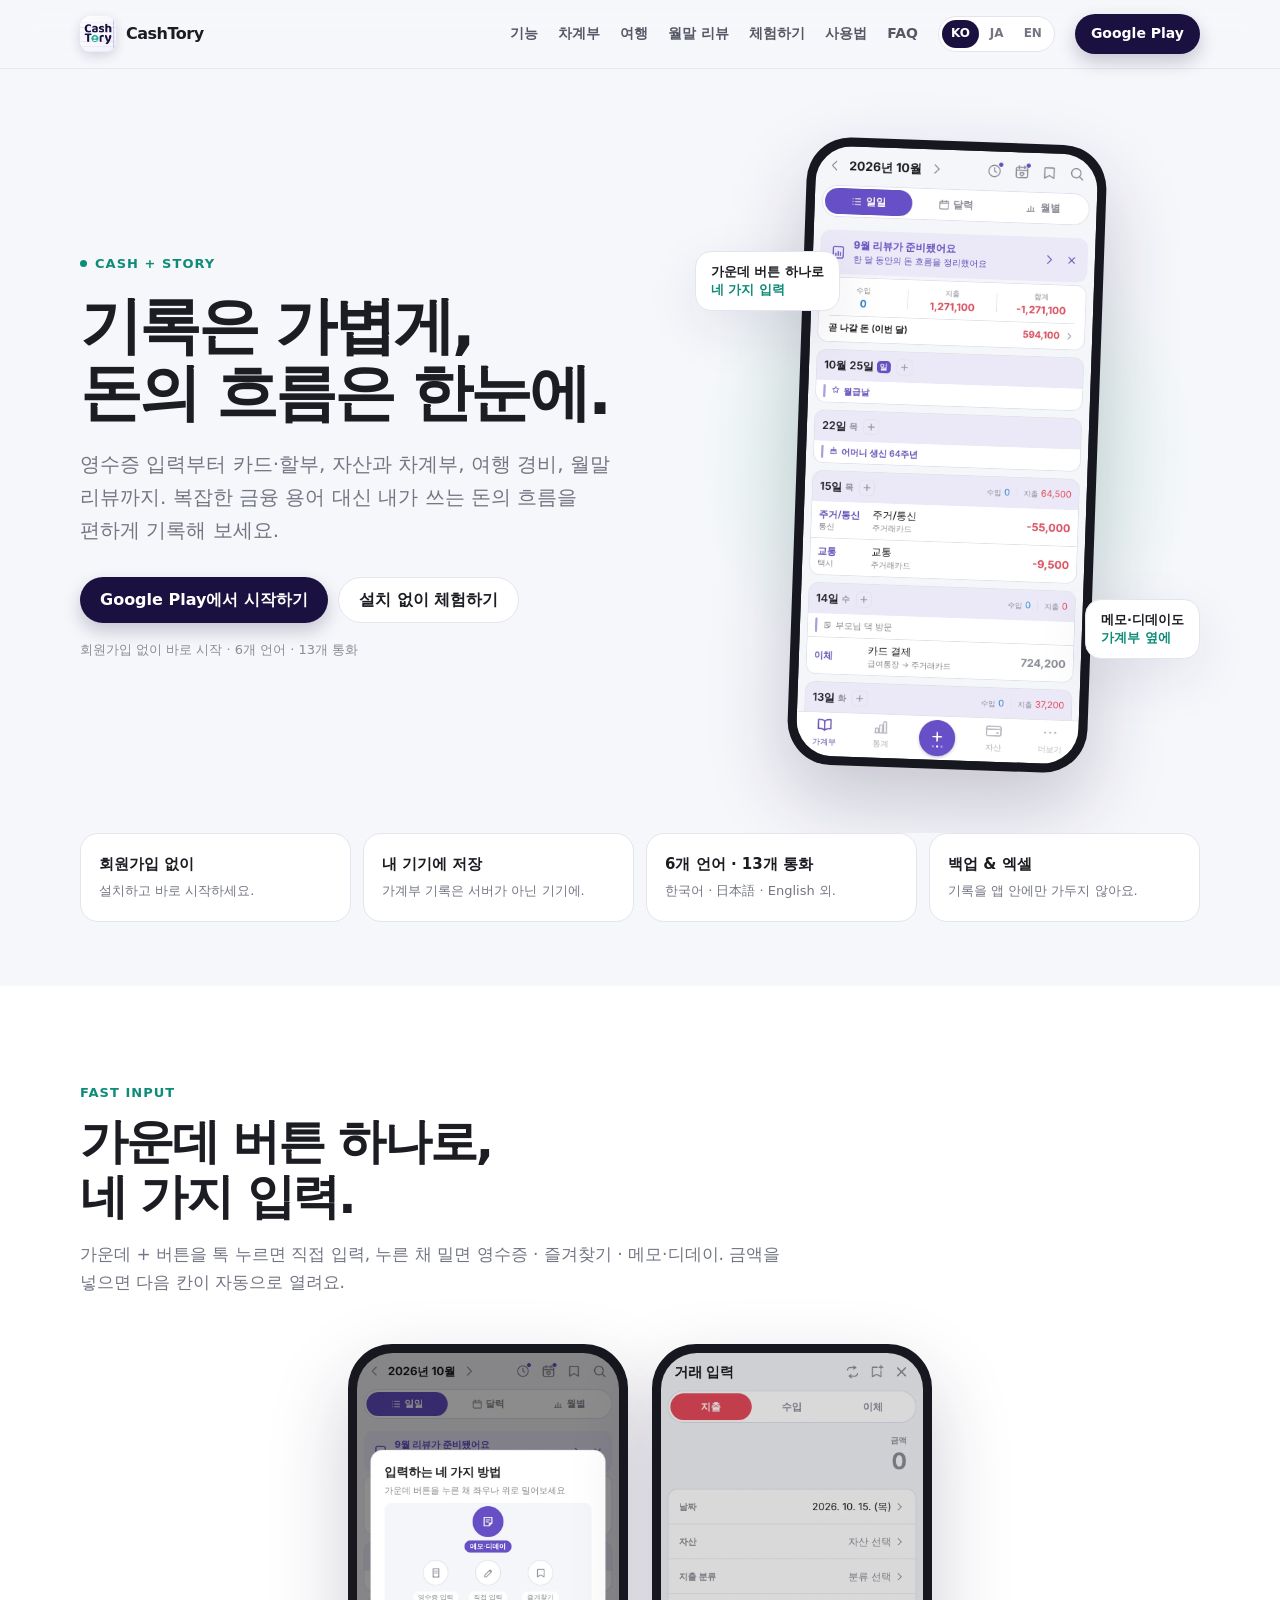
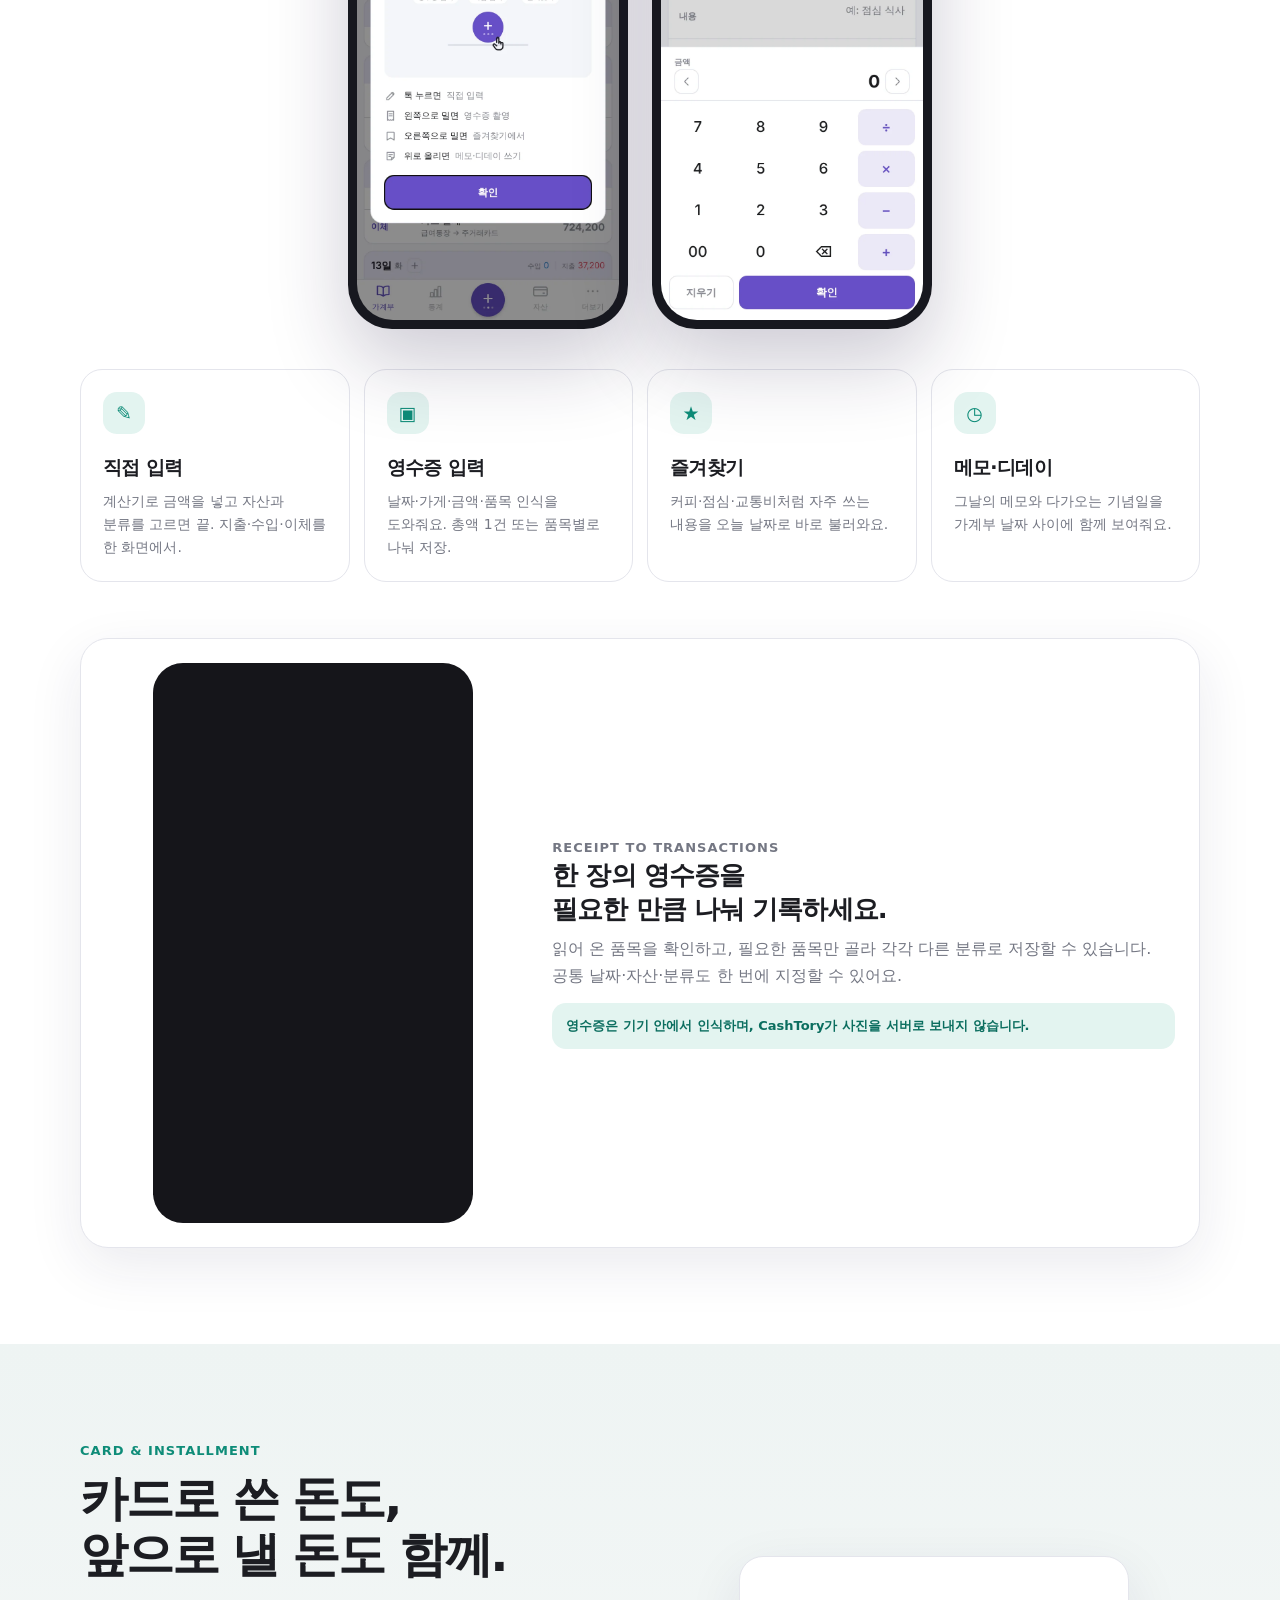
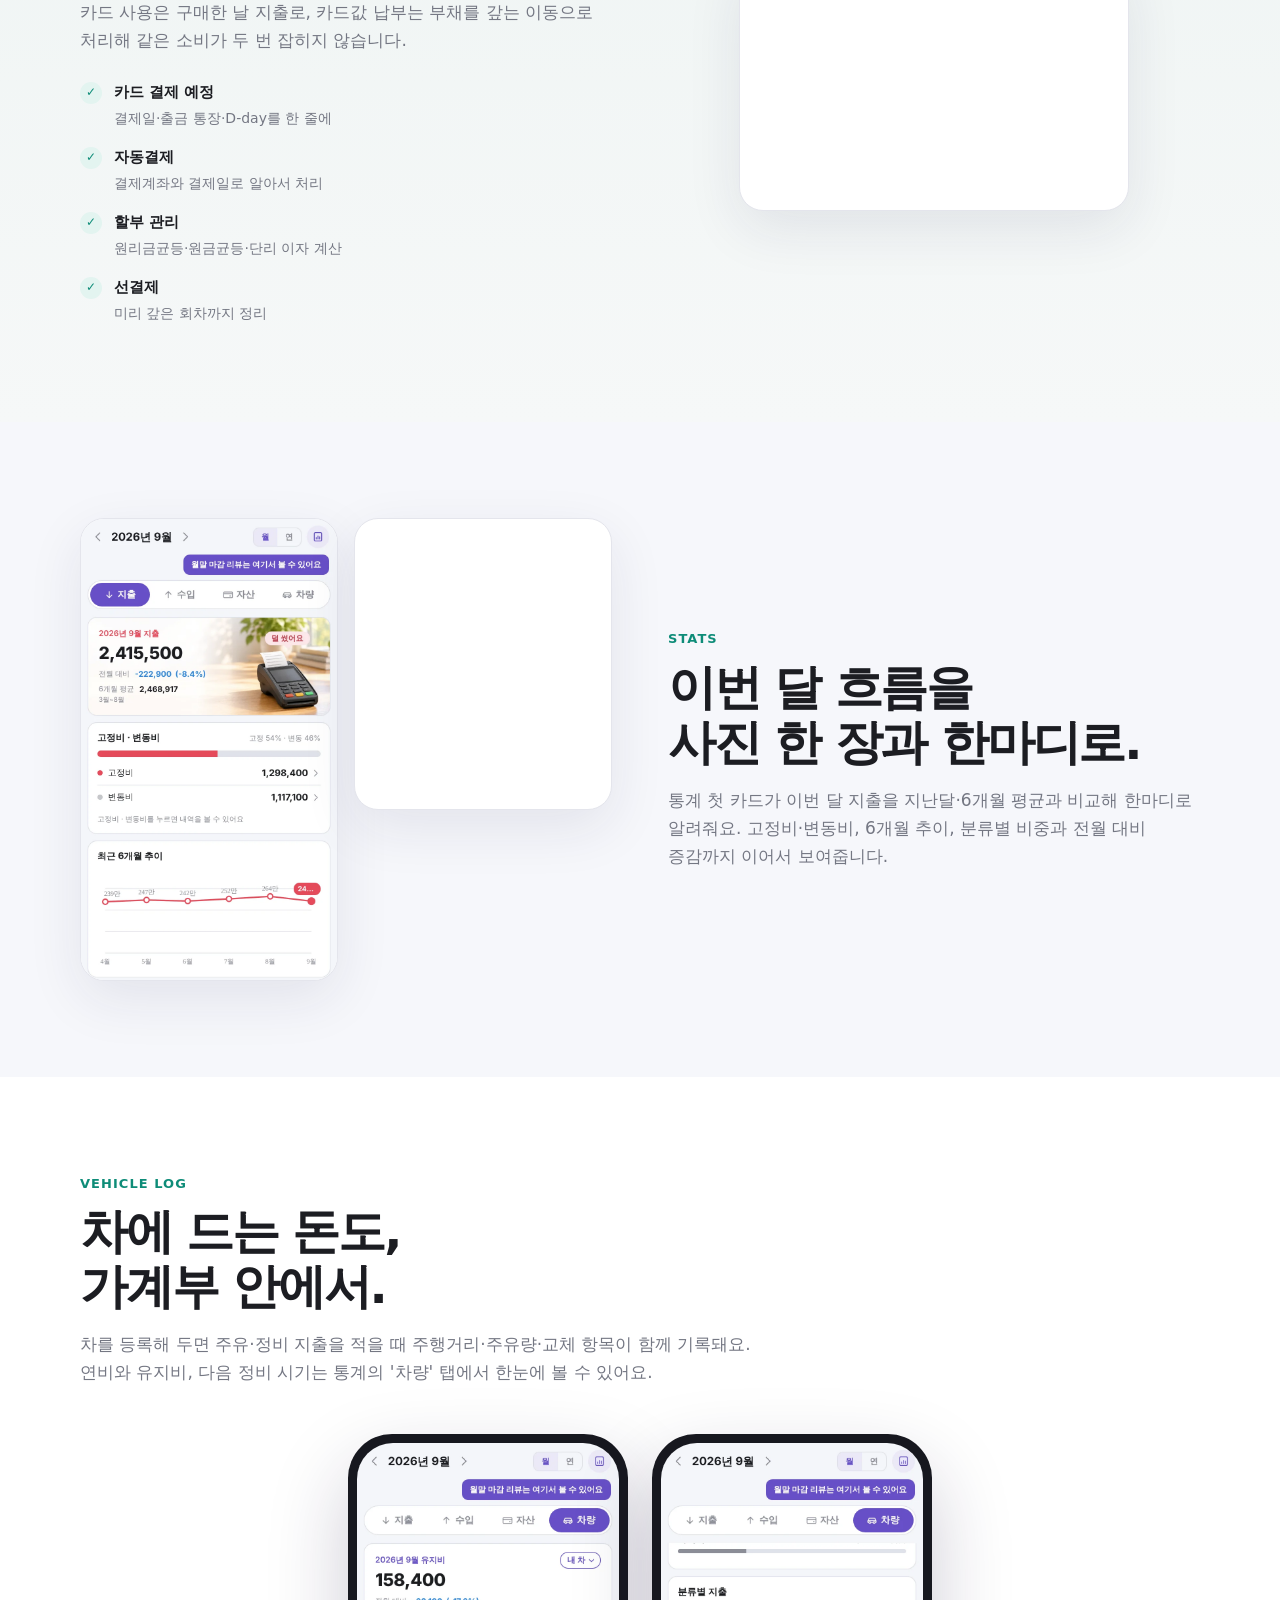
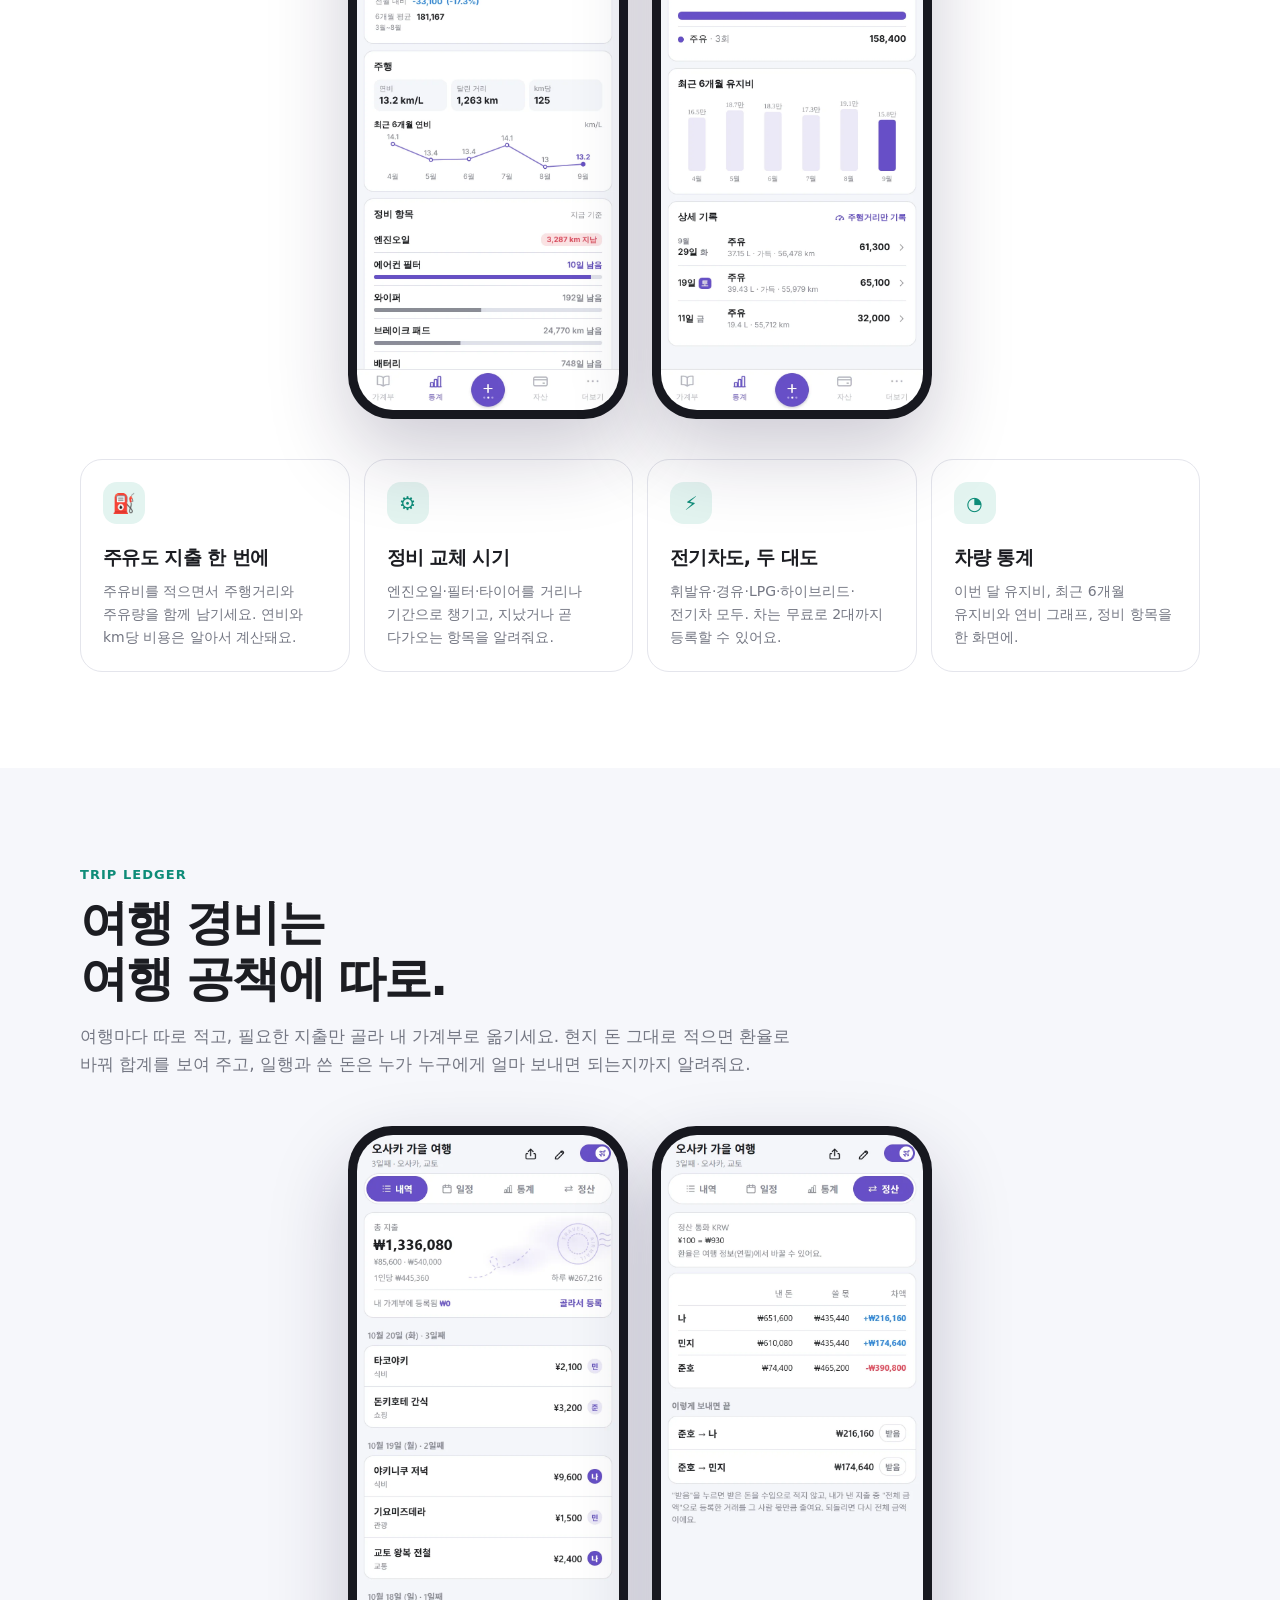
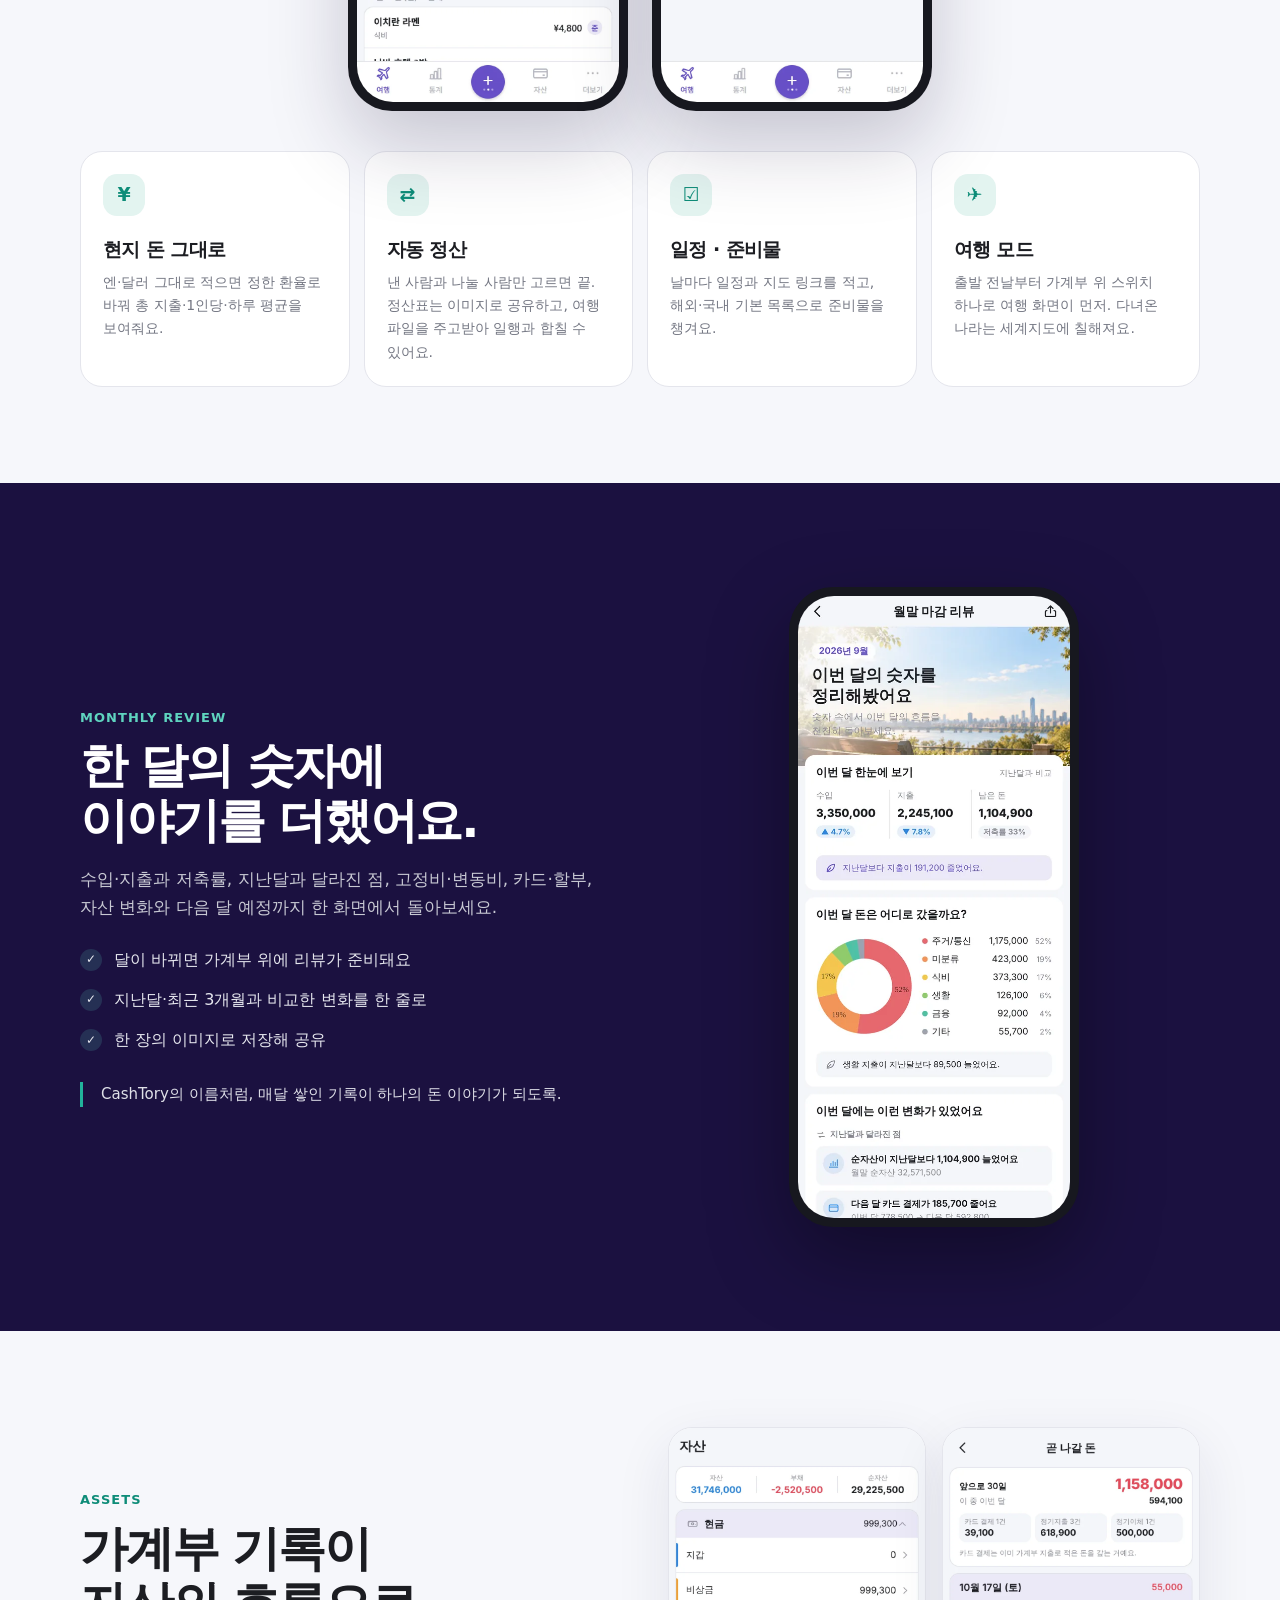
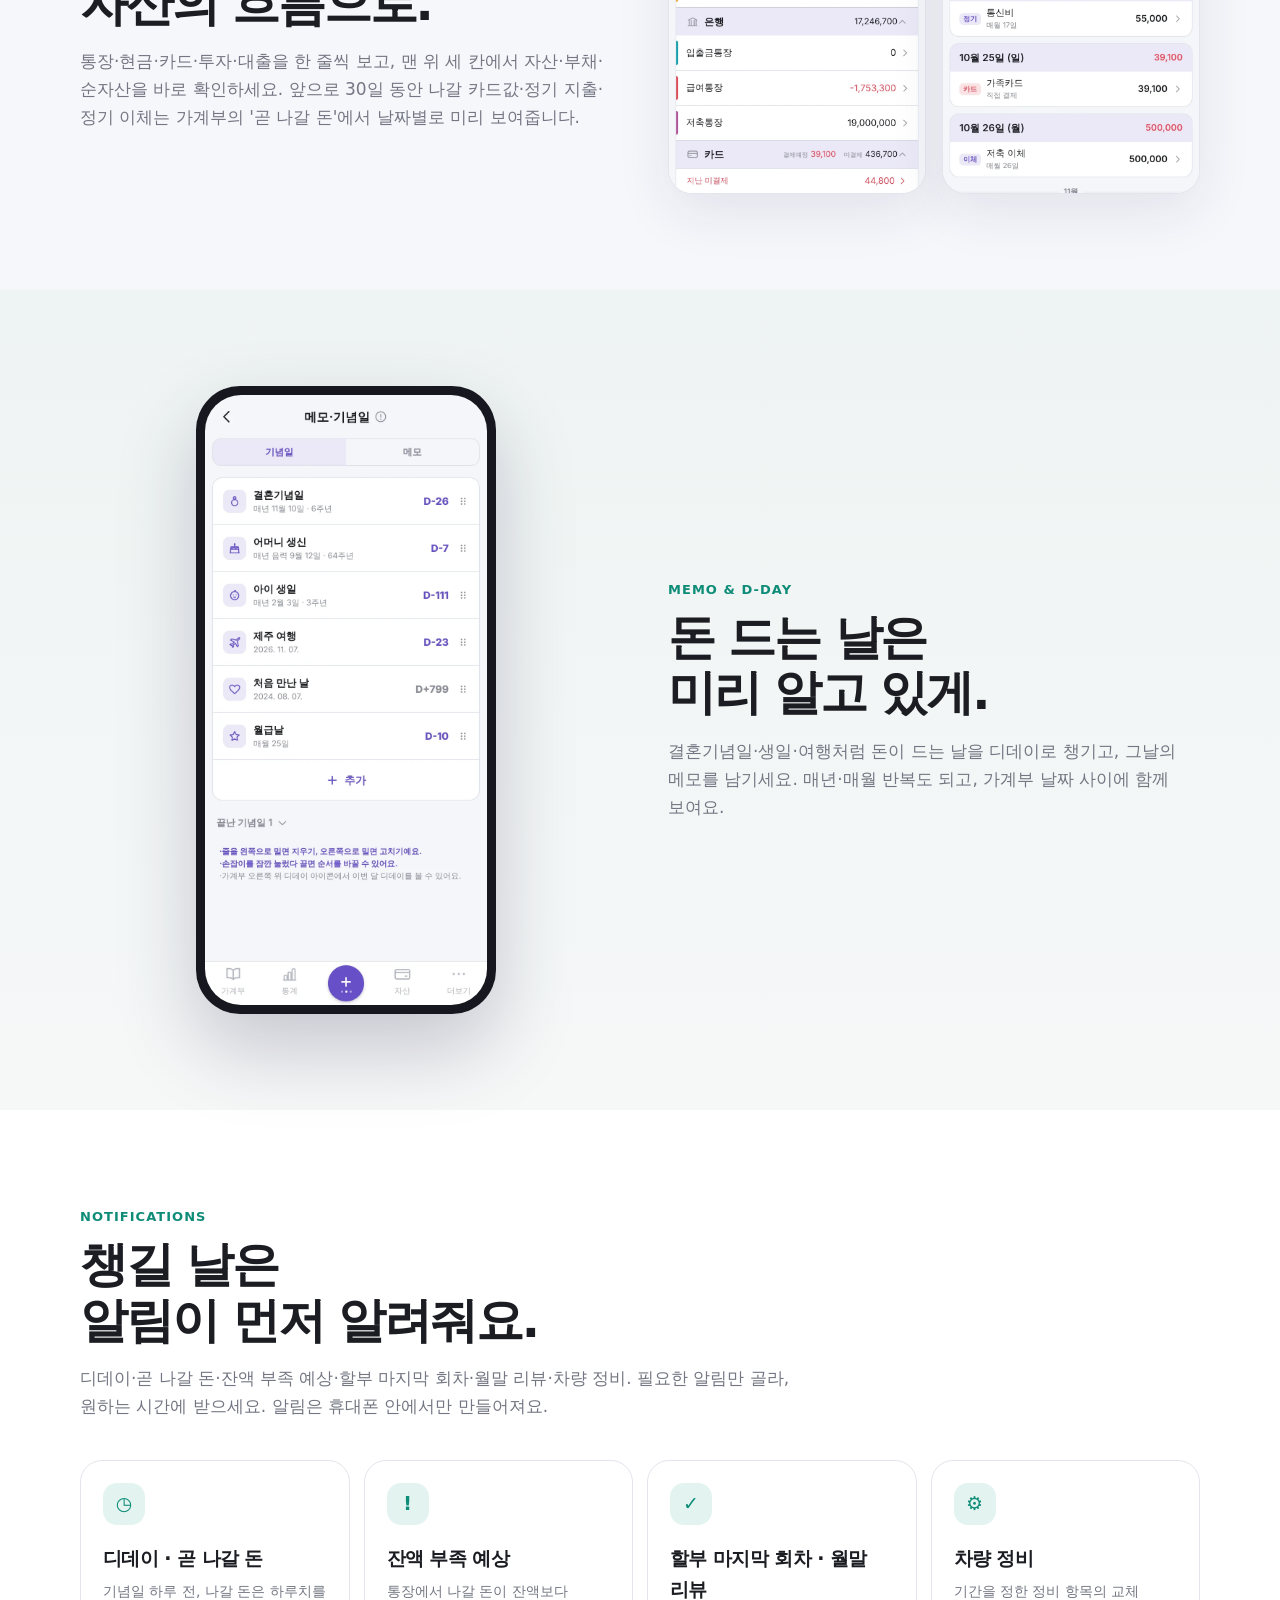
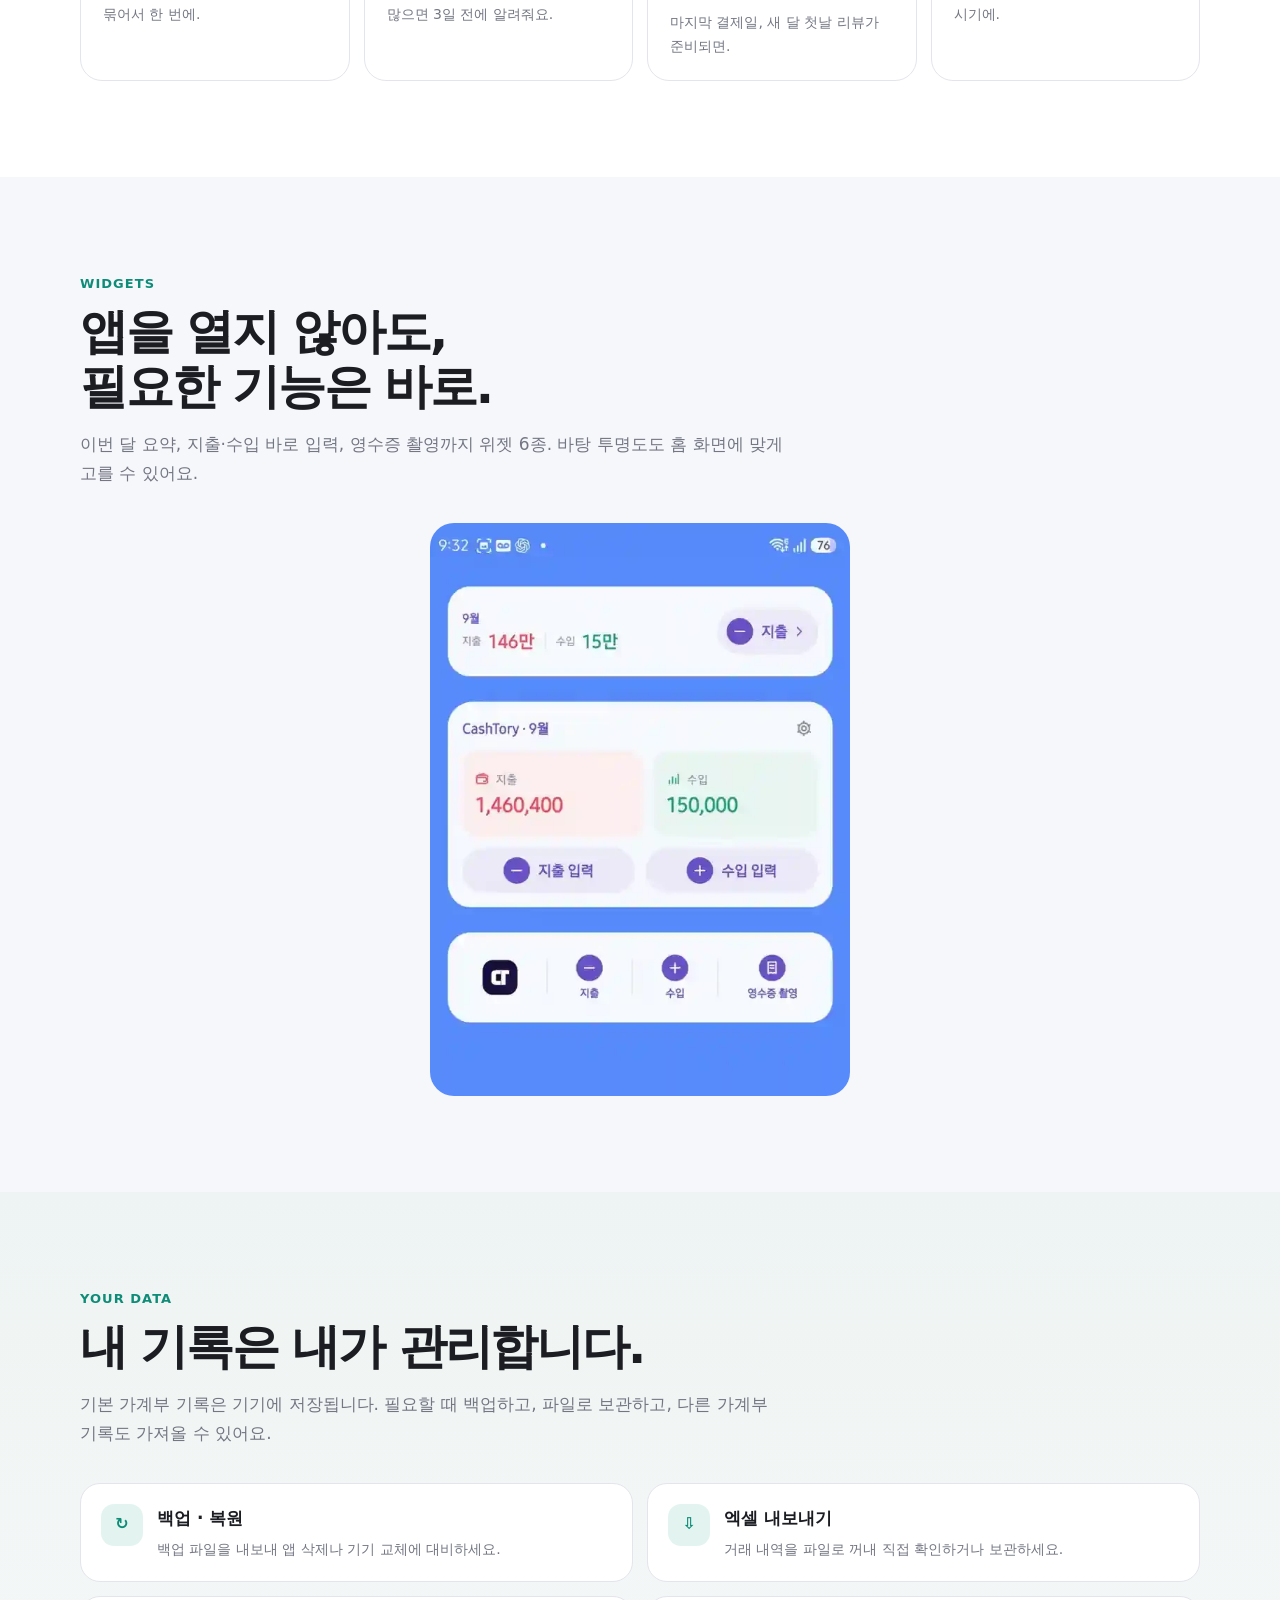
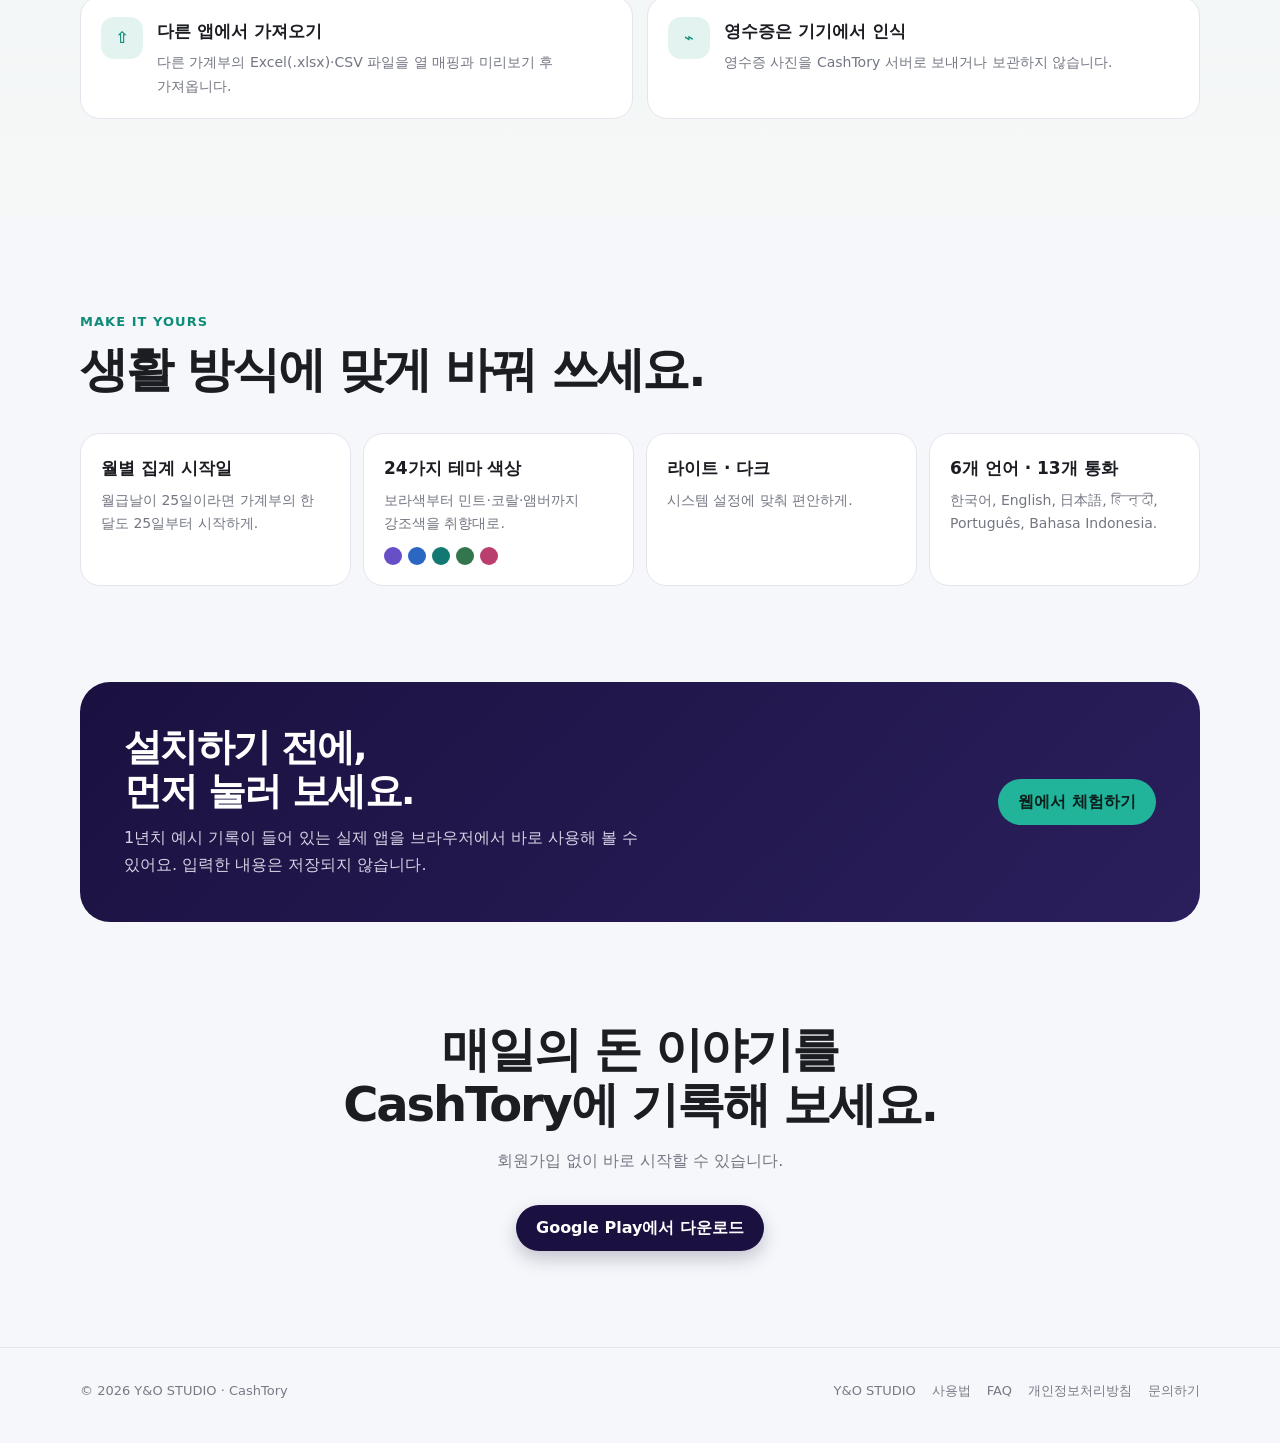
==== commit d94d2f56: "Reflect CashTory 1.7.0 on the CashTory pages - New trip ledger section (KO/JA/EN): local currency, a" ====
--- a/cashtory/index.html
+++ b/cashtory/index.html
@@ -5,7 +5,7 @@
   <meta charset="utf-8" />
   <meta name="viewport" content="width=device-width, initial-scale=1" />
   <meta name="theme-color" content="#1B1140" />
-  <meta name="description" content="영수증 입력부터 카드·할부, 자산·부채, 차계부, 월말 리뷰와 메모·디데이까지. 회원가입 없이 시작하는 생활 가계부." />
+  <meta name="description" content="영수증 입력부터 카드·할부, 자산·부채, 차계부, 여행 가계부, 월말 리뷰와 메모·디데이까지. 회원가입 없이 시작하는 생활 가계부." />
   <link rel="canonical" href="https://yandostudio.co.kr/cashtory/" />
   <link rel="alternate" hreflang="ko" href="https://yandostudio.co.kr/cashtory/" />
   <link rel="alternate" hreflang="ja" href="https://yandostudio.co.kr/cashtory/ja/" />
@@ -18,7 +18,7 @@
   <meta property="og:locale" content="ko_KR" />
   <meta property="og:url" content="https://yandostudio.co.kr/cashtory/" />
   <meta property="og:title" content="CashTory — 기록은 가볍게, 돈의 흐름은 한눈에" />
-  <meta property="og:description" content="영수증 입력부터 카드·할부, 자산·부채, 차계부, 월말 리뷰와 메모·디데이까지. 회원가입 없이 시작하는 생활 가계부." />
+  <meta property="og:description" content="영수증 입력부터 카드·할부, 자산·부채, 차계부, 여행 가계부, 월말 리뷰와 메모·디데이까지. 회원가입 없이 시작하는 생활 가계부." />
   <meta property="og:image" content="https://yandostudio.co.kr/cashtory/assets/og-image.jpg?v=20261017" />
   <meta property="og:image:width" content="1200" />
   <meta property="og:image:height" content="630" />
@@ -152,7 +152,7 @@
     <div class="wrap nav">
       <a class="brand" href="/cashtory/"><img src="/cashtory/assets/app-icon.webp" alt="" width="36" height="36"><span>CashTory</span></a>
       <div class="navRight">
-        <nav class="navlinks" aria-label="CashTory"><a href="#features">기능</a><a href="#vehicle">차계부</a><a href="#review">월말 리뷰</a><a href="/cashtory/demo/?lang=ko">체험하기</a><a href="/cashtory/guide/">사용법</a><a href="/cashtory/faq/">FAQ</a></nav>
+        <nav class="navlinks" aria-label="CashTory"><a href="#features">기능</a><a href="#vehicle">차계부</a><a href="#trip">여행</a><a href="#review">월말 리뷰</a><a href="/cashtory/demo/?lang=ko">체험하기</a><a href="/cashtory/guide/">사용법</a><a href="/cashtory/faq/">FAQ</a></nav>
         <nav class="lang" aria-label="Language"><a href="/cashtory/" hreflang="ko" lang="ko" aria-current="page">KO</a><a href="/cashtory/ja/" hreflang="ja" lang="ja">JA</a><a href="/cashtory/en/" hreflang="en" lang="en">EN</a></nav>
         <a class="pill small" href="https://play.google.com/store/apps/details?id=com.yandostudio.cashtory">Google Play</a>
       </div>
@@ -165,7 +165,7 @@
         <div>
           <div class="eyebrow">CASH + STORY</div>
           <h1>기록은 가볍게,<br>돈의 흐름은 한눈에.</h1>
-          <p class="lead">영수증 입력부터 카드·할부, 자산과 차계부, 월말 리뷰까지. 복잡한 금융 용어 대신 내가 쓰는 돈의 흐름을 편하게 기록해 보세요.</p>
+          <p class="lead">영수증 입력부터 카드·할부, 자산과 차계부, 여행 경비, 월말 리뷰까지. 복잡한 금융 용어 대신 내가 쓰는 돈의 흐름을 편하게 기록해 보세요.</p>
           <div class="cta">
             <a class="pill" href="https://play.google.com/store/apps/details?id=com.yandostudio.cashtory">Google Play에서 시작하기</a>
             <a class="pill ghost" href="/cashtory/demo/?lang=ko">설치 없이 체험하기</a>
@@ -252,6 +252,21 @@
       </div>
     </section>
 
+    <section class="block" id="trip">
+      <div class="wrap">
+        <div class="head">
+          <p class="kicker">TRIP LEDGER</p>
+          <h2>여행 경비는<br>여행 공책에 따로.</h2>
+          <p class="sectionLead">여행마다 따로 적고, 필요한 지출만 골라 내 가계부로 옮기세요. 현지 돈 그대로 적으면 환율로 바꿔 합계를 보여 주고, 일행과 쓴 돈은 누가 누구에게 얼마 보내면 되는지까지 알려줘요.</p>
+        </div>
+        <div class="inputMedia">
+          <div class="phone"><img src="/cashtory/assets/screens/ko/trip.webp" alt="여행 내역 화면" width="780" height="1688" loading="lazy" decoding="async"></div>
+          <div class="phone"><img src="/cashtory/assets/screens/ko/trip2.webp" alt="여행 정산 화면" width="780" height="1688" loading="lazy" decoding="async"></div>
+        </div>
+        <div class="features"><article class="feature"><div class="featureIcon" aria-hidden="true">¥</div><h3>현지 돈 그대로</h3><p>엔·달러 그대로 적으면 정한 환율로 바꿔 총 지출·1인당·하루 평균을 보여줘요.</p></article><article class="feature"><div class="featureIcon" aria-hidden="true">⇄</div><h3>자동 정산</h3><p>낸 사람과 나눌 사람만 고르면 끝. 정산표는 이미지로 공유하고, 여행 파일을 주고받아 일행과 합칠 수 있어요.</p></article><article class="feature"><div class="featureIcon" aria-hidden="true">☑</div><h3>일정 · 준비물</h3><p>날마다 일정과 지도 링크를 적고, 해외·국내 기본 목록으로 준비물을 챙겨요.</p></article><article class="feature"><div class="featureIcon" aria-hidden="true">✈</div><h3>여행 모드</h3><p>출발 전날부터 가계부 위 스위치 하나로 여행 화면이 먼저. 다녀온 나라는 세계지도에 칠해져요.</p></article></div>
+      </div>
+    </section>
+
     <section class="reviewSec" id="review">
       <div class="wrap split">
         <div>
@@ -291,6 +306,17 @@
           <p class="sectionLead">결혼기념일·생일·여행처럼 돈이 드는 날을 디데이로 챙기고, 그날의 메모를 남기세요. 매년·매월 반복도 되고, 가계부 날짜 사이에 함께 보여요.</p>
         </div>
         <div class="media"><div class="phone"><img src="/cashtory/assets/screens/ko/dday.webp" alt="메모·기념일 화면" width="780" height="1688" loading="lazy" decoding="async"></div></div>
+      </div>
+    </section>
+
+    <section class="block white" id="notify">
+      <div class="wrap">
+        <div class="head">
+          <p class="kicker">NOTIFICATIONS</p>
+          <h2>챙길 날은<br>알림이 먼저 알려줘요.</h2>
+          <p class="sectionLead">디데이·곧 나갈 돈·잔액 부족 예상·할부 마지막 회차·월말 리뷰·차량 정비. 필요한 알림만 골라, 원하는 시간에 받으세요. 알림은 휴대폰 안에서만 만들어져요.</p>
+        </div>
+        <div class="features"><article class="feature"><div class="featureIcon" aria-hidden="true">◷</div><h3>디데이 · 곧 나갈 돈</h3><p>기념일 하루 전, 나갈 돈은 하루치를 묶어서 한 번에.</p></article><article class="feature"><div class="featureIcon" aria-hidden="true">!</div><h3>잔액 부족 예상</h3><p>통장에서 나갈 돈이 잔액보다 많으면 3일 전에 알려줘요.</p></article><article class="feature"><div class="featureIcon" aria-hidden="true">✓</div><h3>할부 마지막 회차 · 월말 리뷰</h3><p>마지막 결제일, 새 달 첫날 리뷰가 준비되면.</p></article><article class="feature"><div class="featureIcon" aria-hidden="true">⚙</div><h3>차량 정비</h3><p>기간을 정한 정비 항목의 교체 시기에.</p></article></div>
       </div>
     </section>
 
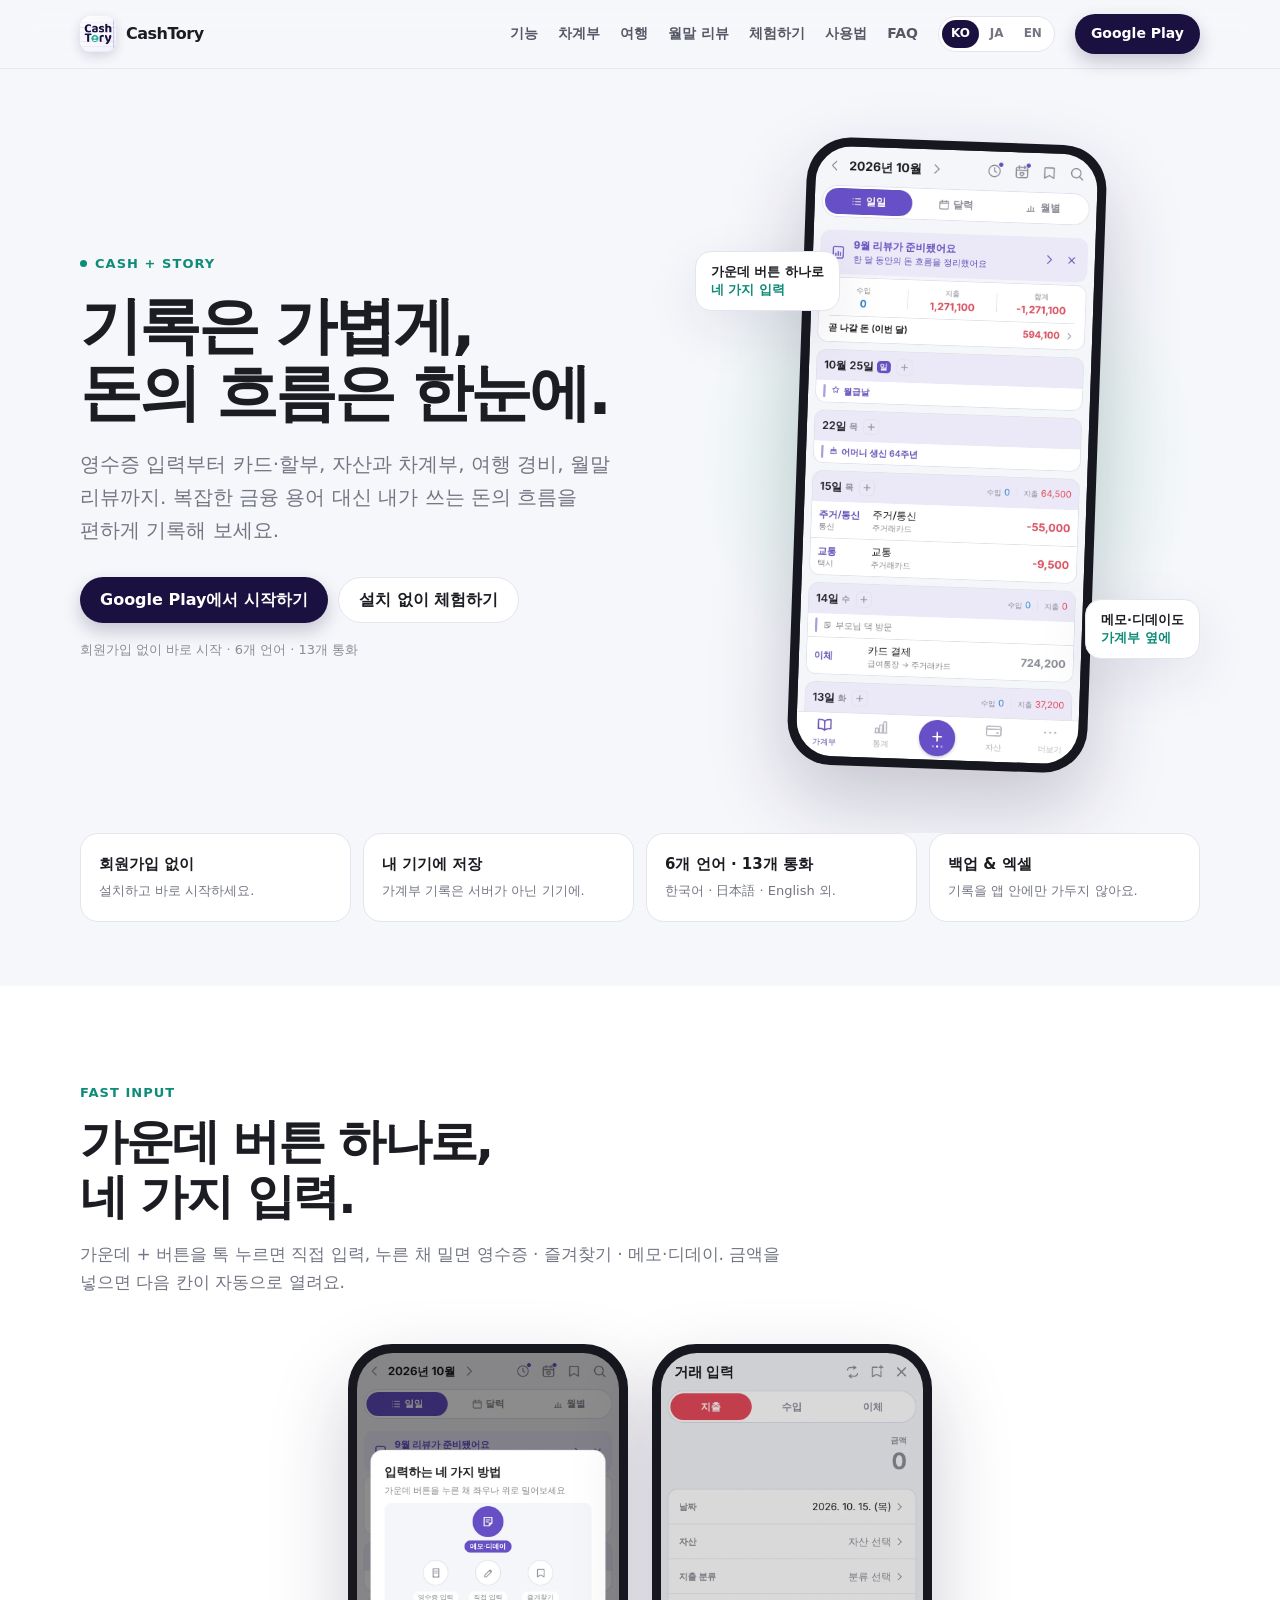
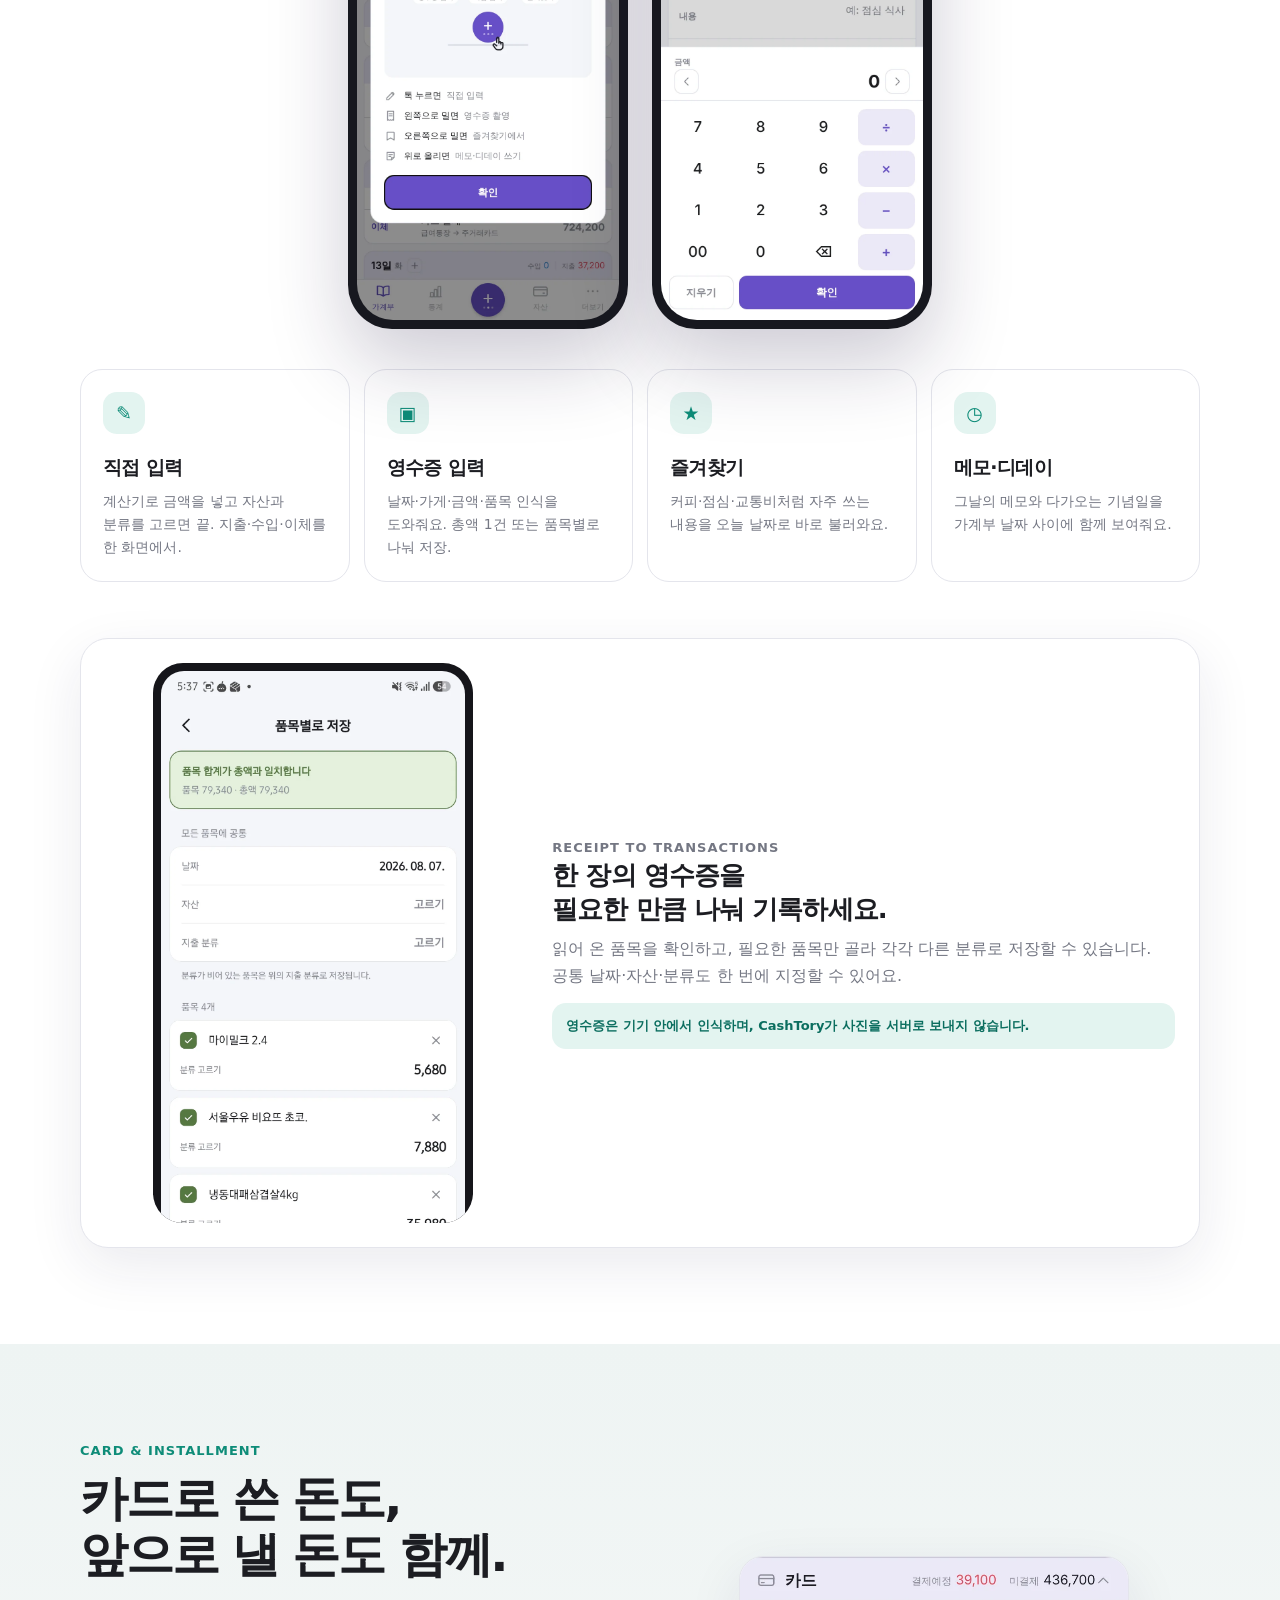
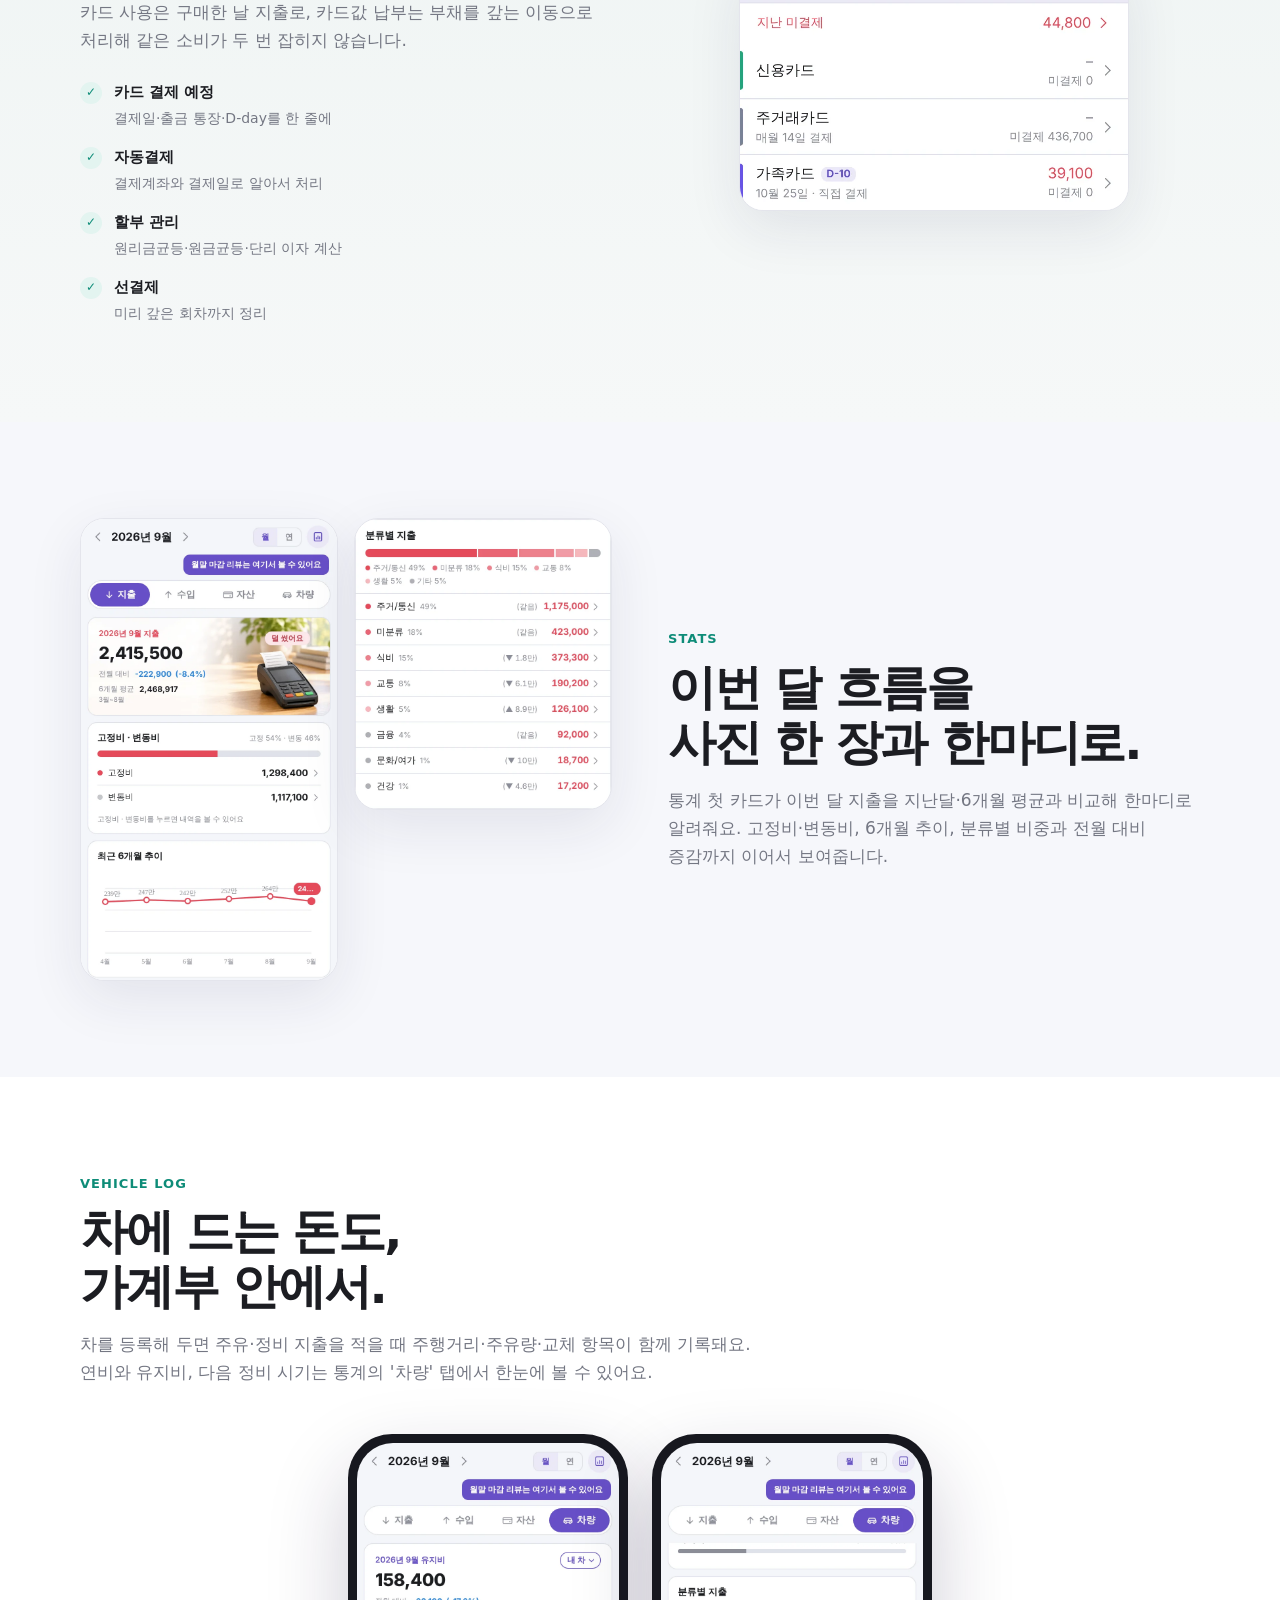
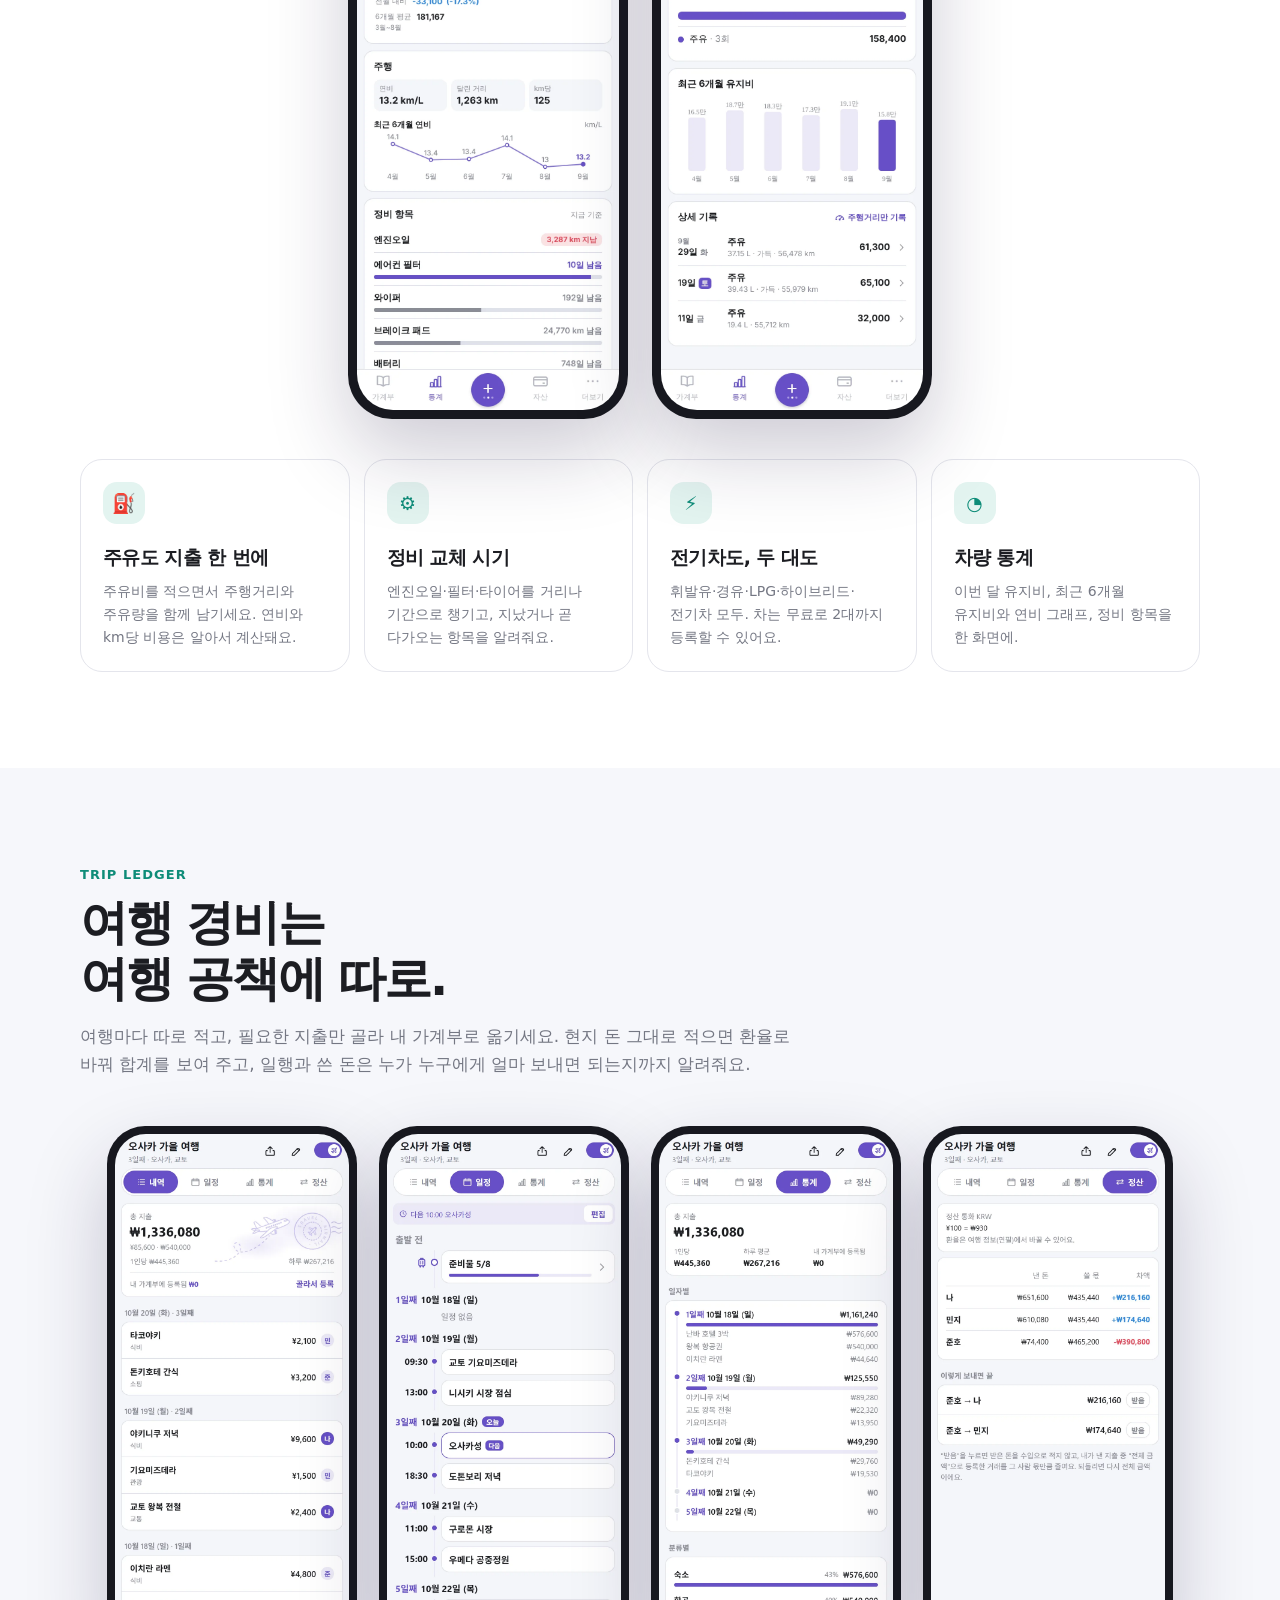
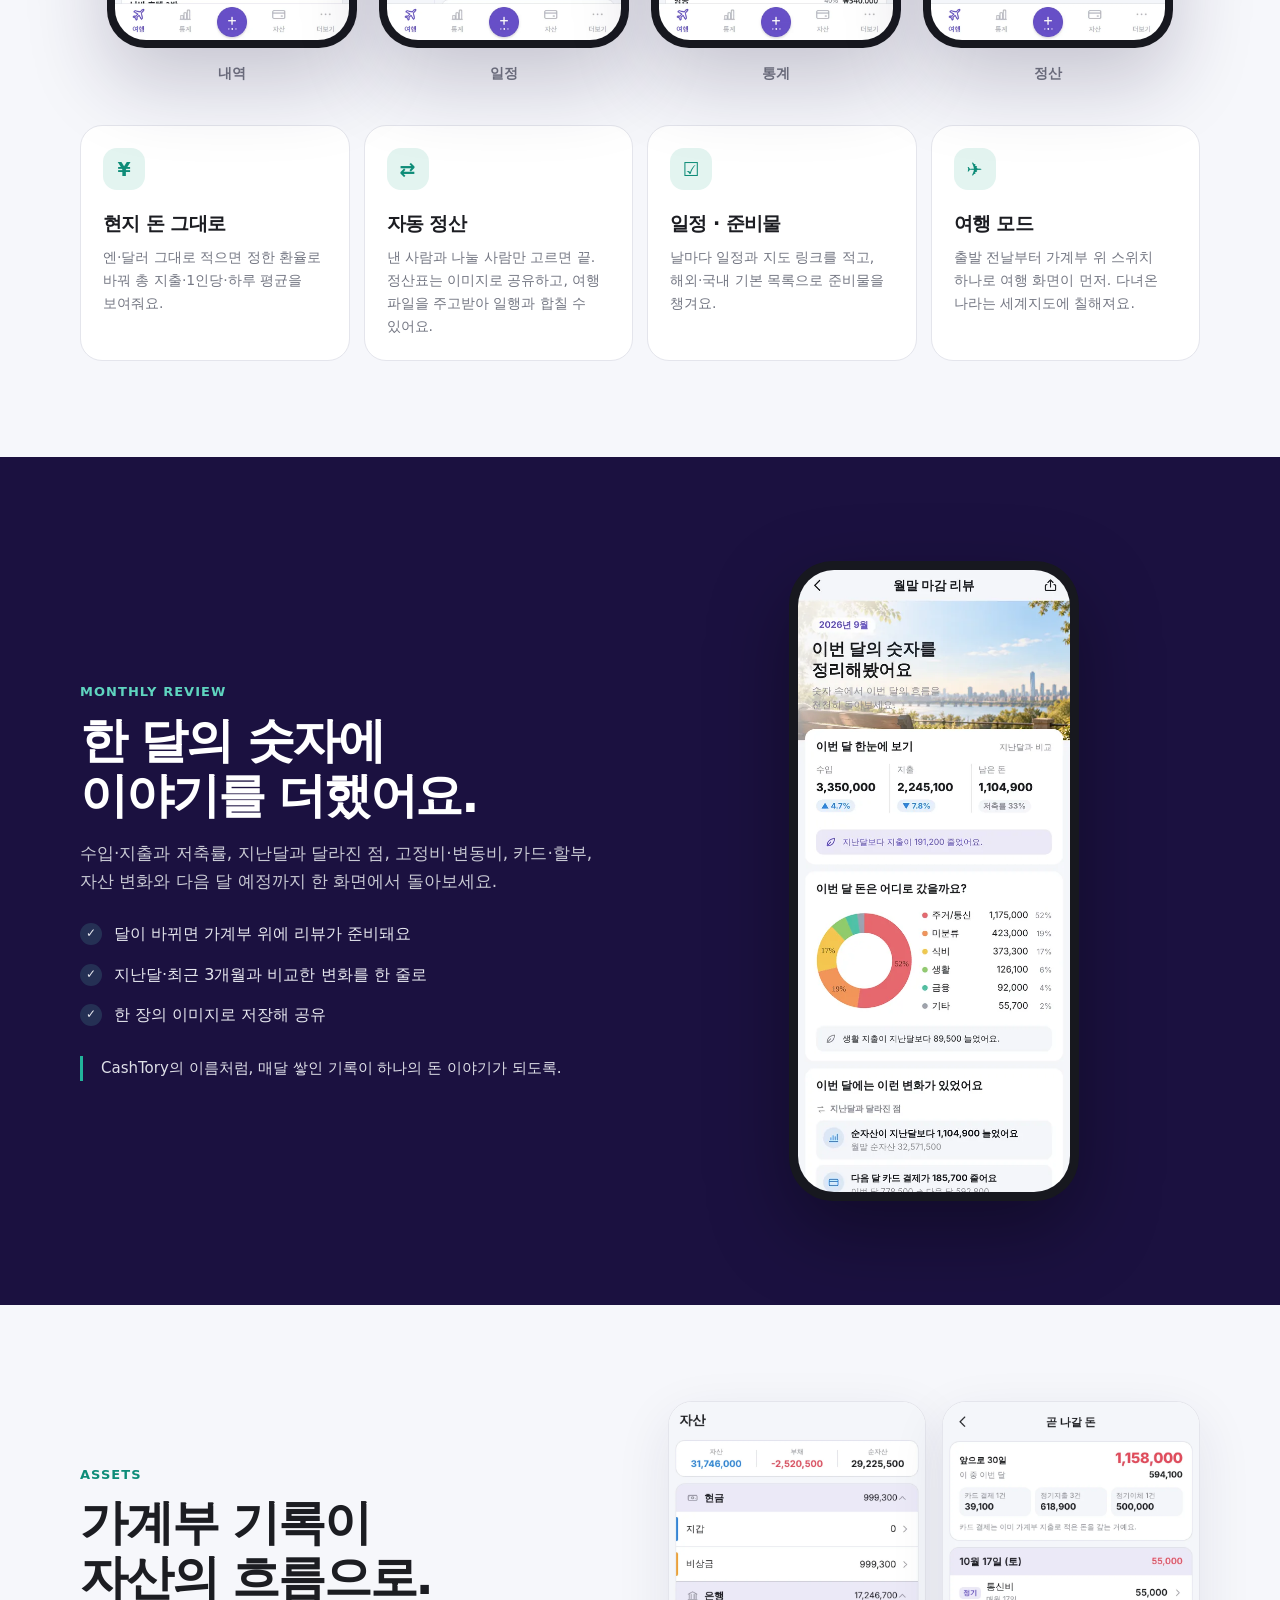
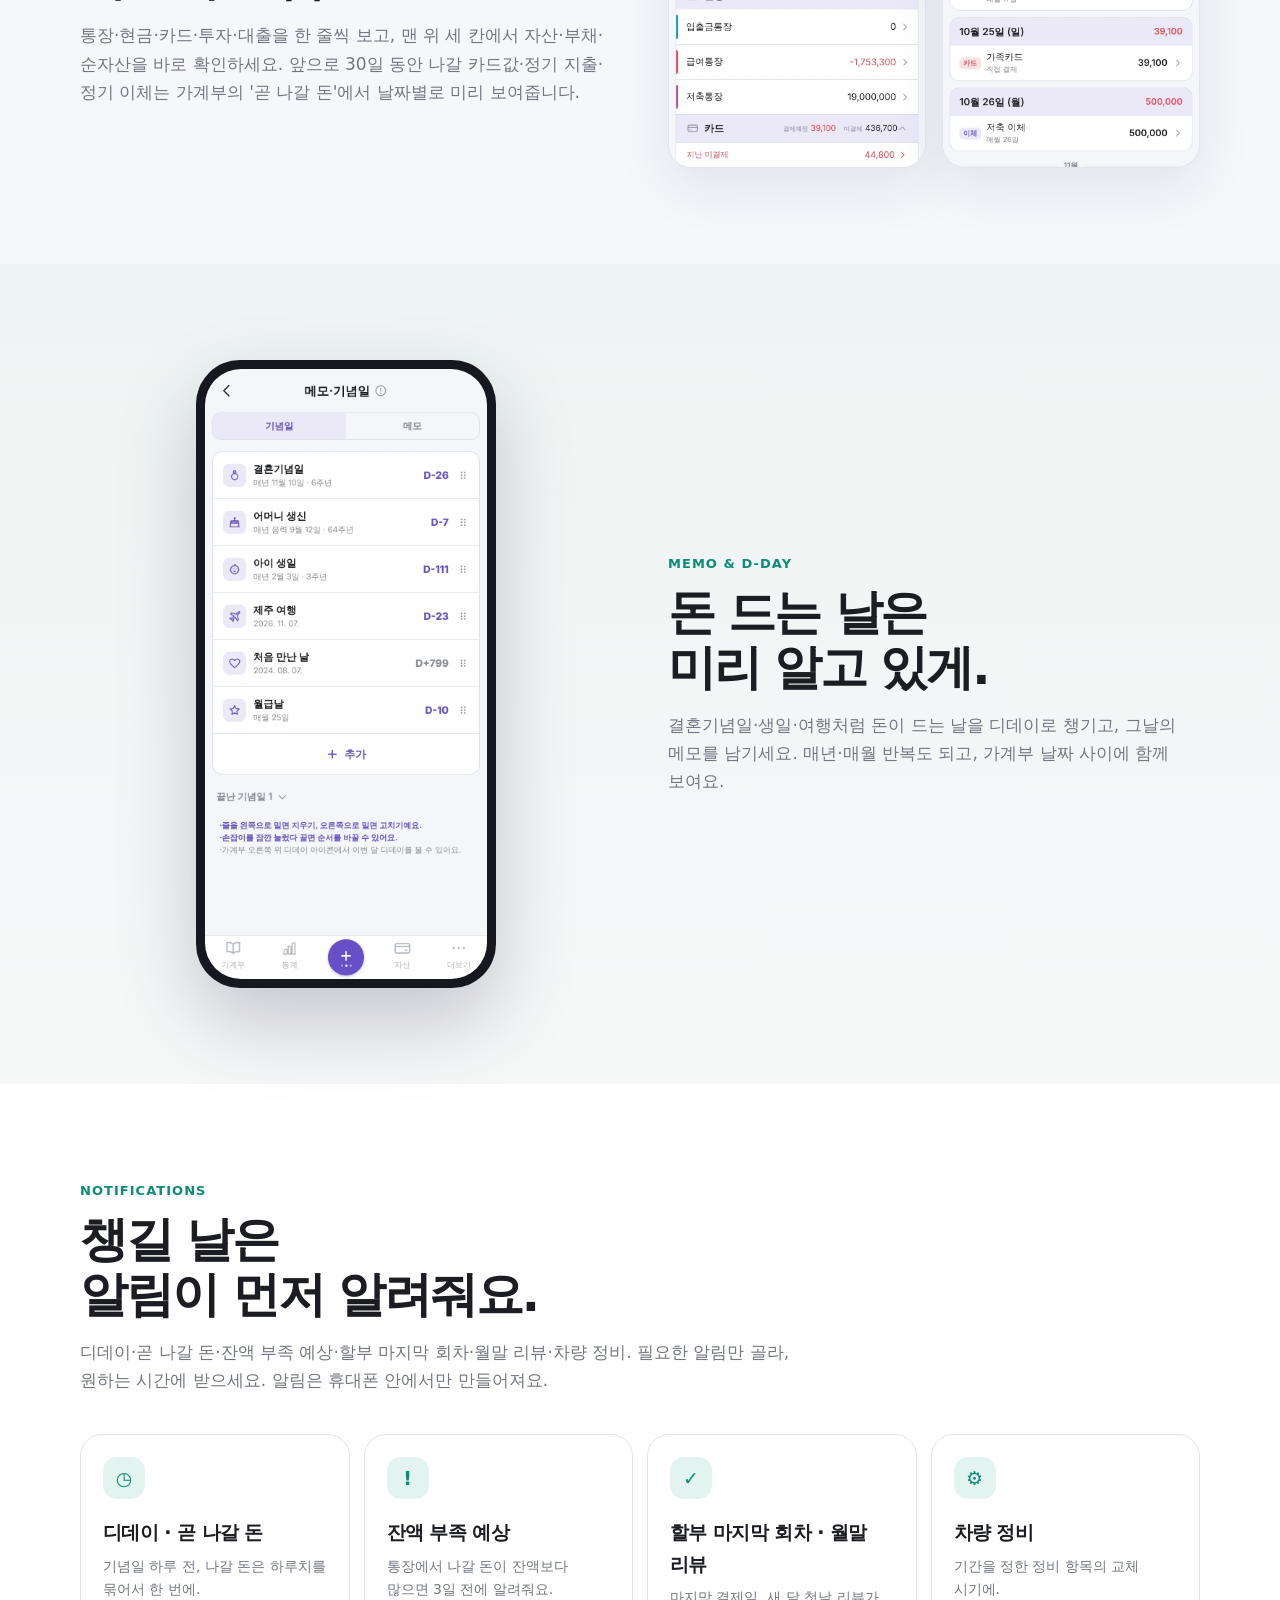
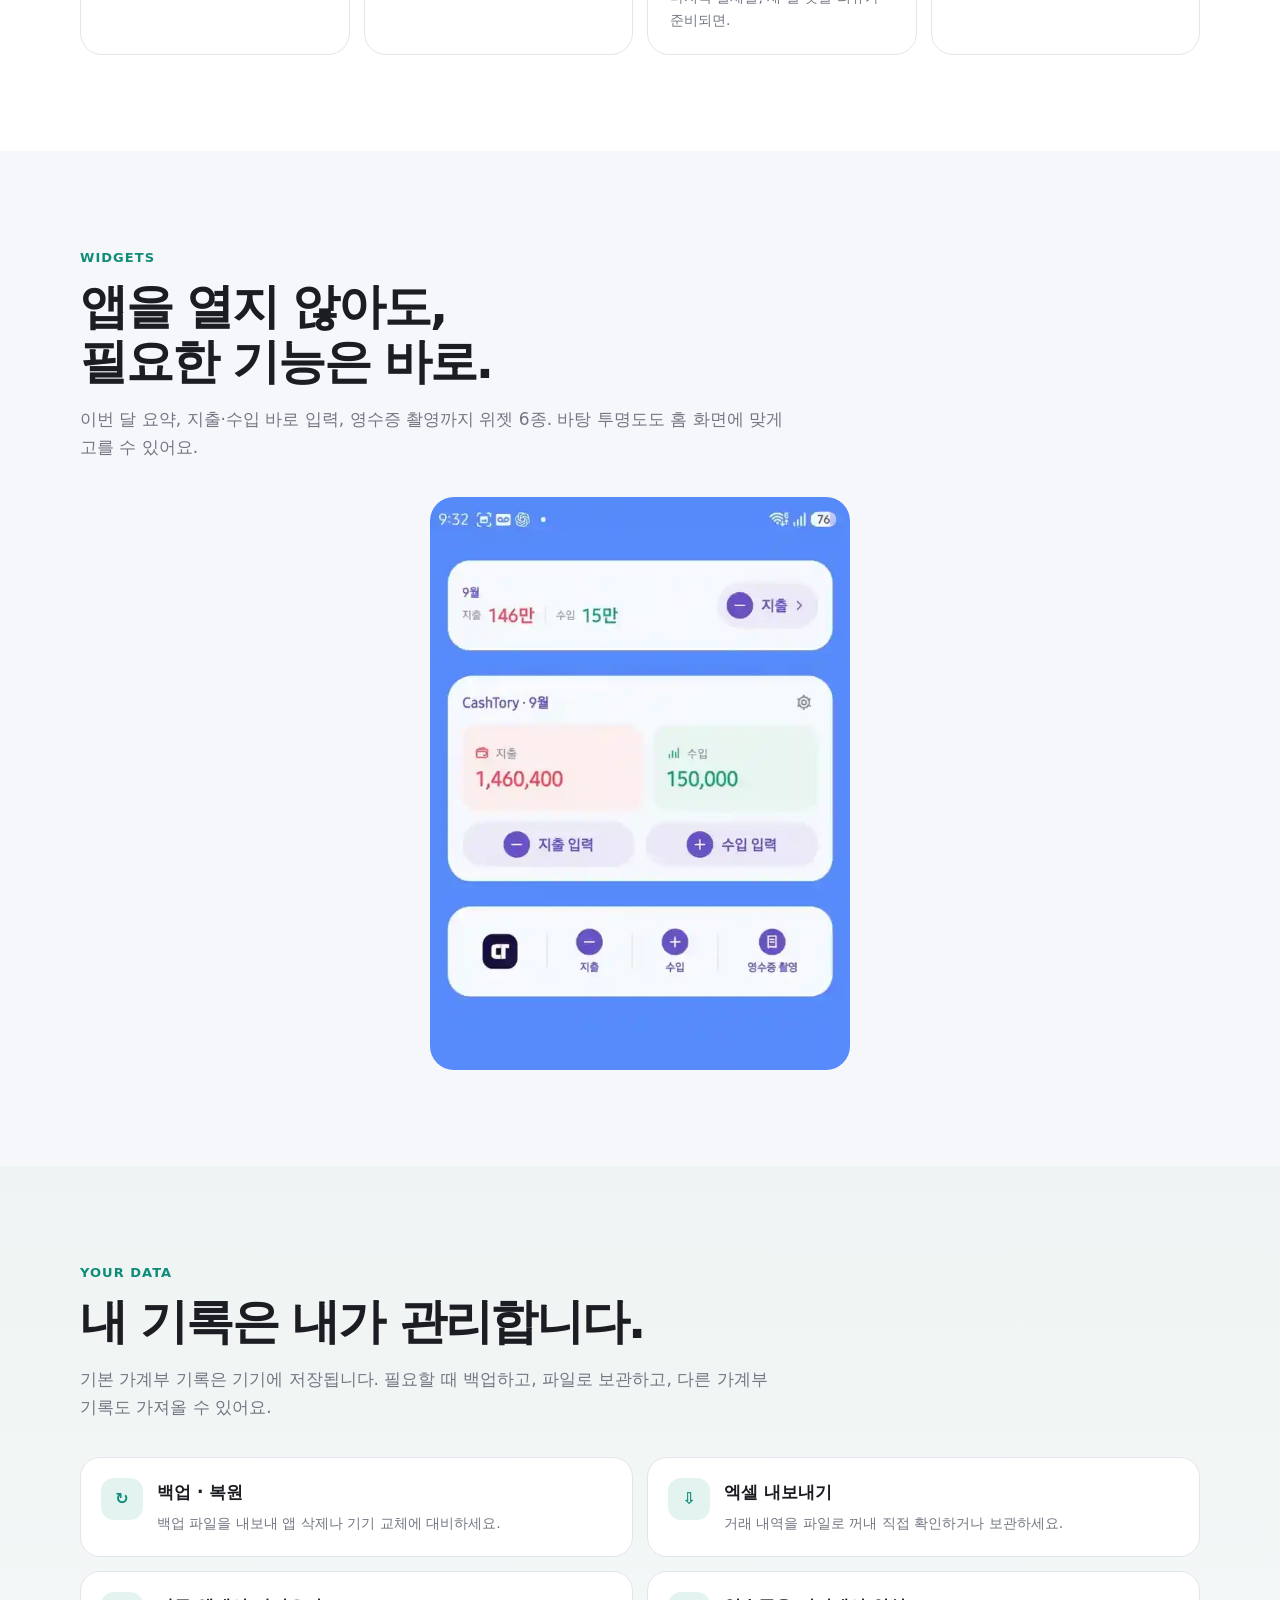
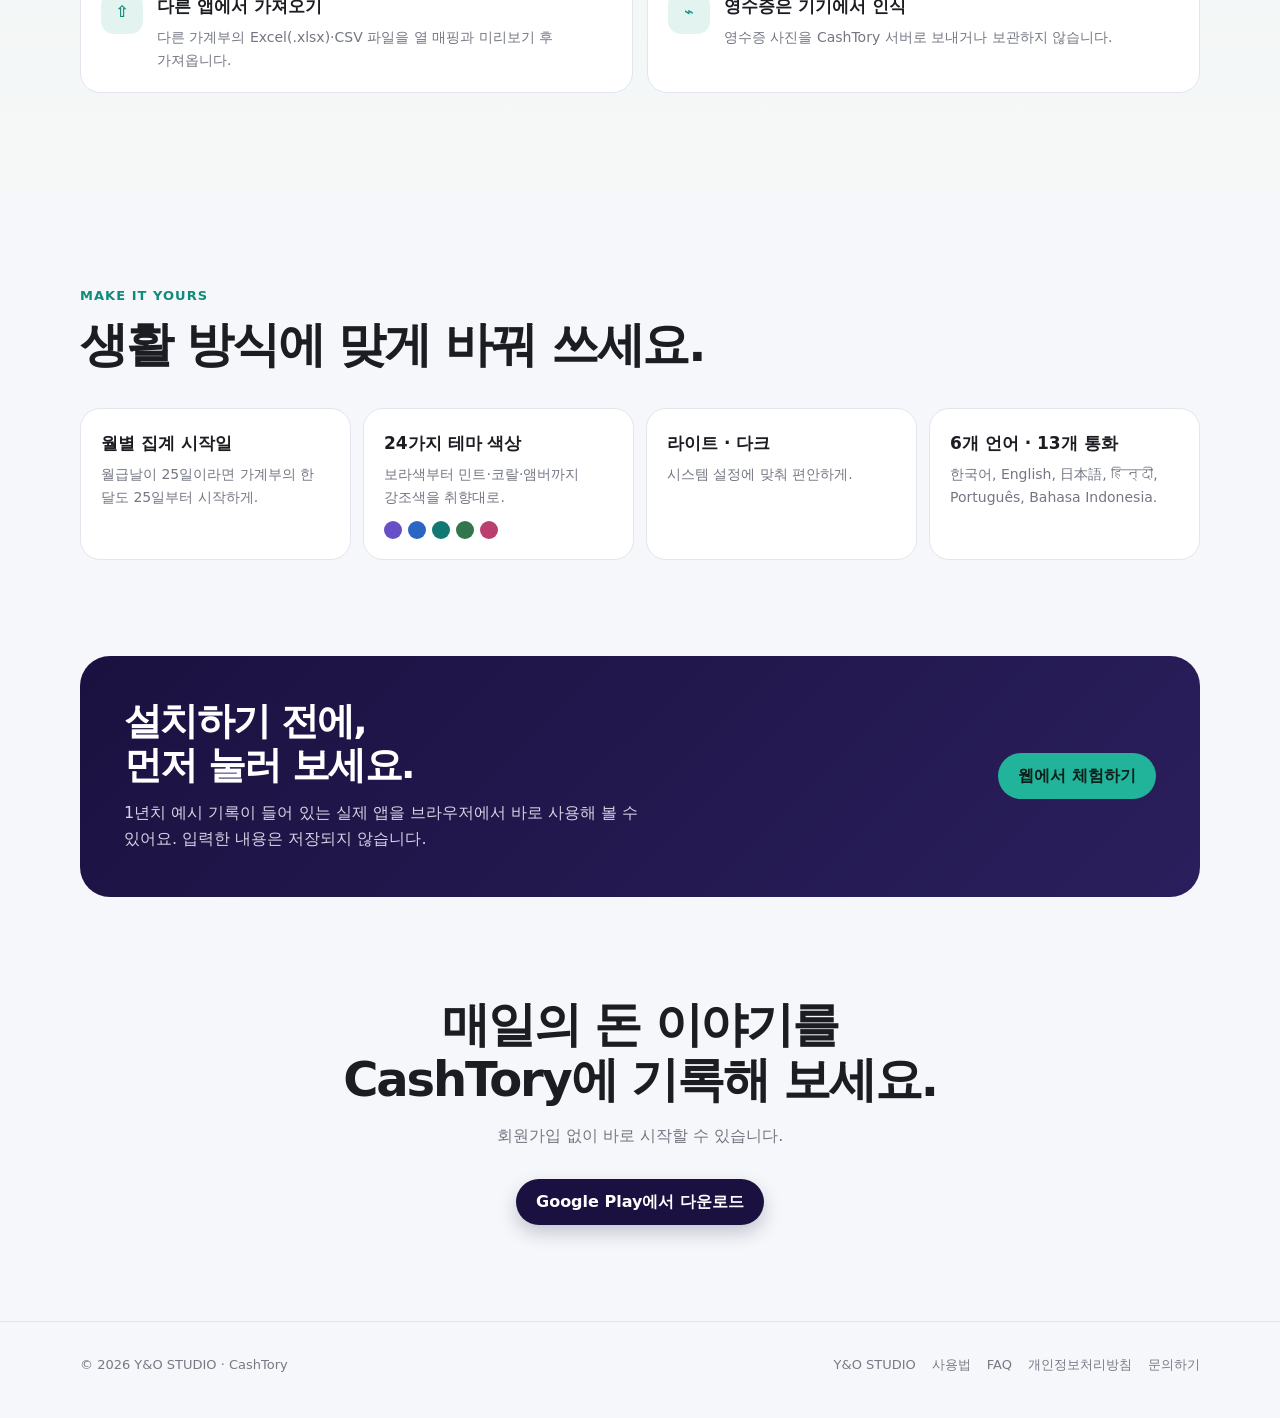
==== commit fcf8d871: "Show four trip screens and fix the demo's trip card art - Trip section on the CashTory pages (KO/JA/" ====
--- a/cashtory/index.html
+++ b/cashtory/index.html
@@ -85,6 +85,9 @@
 .feature h3{margin:18px 0 6px;font-size:19px;letter-spacing:-.03em}.feature p{margin:0;color:var(--sub);font-size:14px}
 .inputMedia{display:flex;justify-content:center;gap:24px;margin-top:48px}
 .inputMedia .phone{width:min(280px,44vw)}
+.inputMedia.four{display:grid;grid-template-columns:repeat(4,minmax(0,250px));justify-content:center;gap:22px}
+.inputMedia.four .phone{width:auto;border-radius:38px;padding:8px}.inputMedia.four .phone img{border-radius:31px}
+.inputMedia.four figure{margin:0}.inputMedia.four figcaption{margin-top:14px;text-align:center;font-size:14px;font-weight:800;color:var(--sub)}
 .receipt{margin-top:56px;display:grid;grid-template-columns:.8fr 1.2fr;gap:32px;align-items:center;background:#fff;border:1px solid var(--line);border-radius:28px;padding:24px;box-shadow:var(--shadow)}
 .scrollShot{background:#15151a;border-radius:30px;padding:8px;width:min(320px,100%);height:560px;margin:0 auto;overflow:hidden}
 .scrollShot img{width:100%;border-radius:23px;animation:shotScroll 12s cubic-bezier(.65,0,.35,1) infinite alternate}
@@ -127,6 +130,7 @@
   .split.rev>.media{order:0}
   .features{grid-template-columns:1fr 1fr}
   .grid4{grid-template-columns:1fr 1fr}
+  .inputMedia.four{grid-template-columns:repeat(2,minmax(0,280px))}
   .stage{min-height:0;padding:12px 0}
 }
 @media(max-width:600px){
@@ -141,6 +145,9 @@
   .inputMedia{gap:12px}
   .inputMedia .phone{width:46vw;border-radius:28px;padding:6px}
   .inputMedia .phone img{border-radius:23px}
+  .inputMedia.four{gap:16px 12px}
+  .inputMedia.four .phone{width:auto}
+  .inputMedia.four figcaption{margin-top:10px;font-size:13px}
   section.block,.reviewSec{padding:72px 0}
   .tryBand{padding:30px 24px}
 }
@@ -259,10 +266,7 @@
           <h2>여행 경비는<br>여행 공책에 따로.</h2>
           <p class="sectionLead">여행마다 따로 적고, 필요한 지출만 골라 내 가계부로 옮기세요. 현지 돈 그대로 적으면 환율로 바꿔 합계를 보여 주고, 일행과 쓴 돈은 누가 누구에게 얼마 보내면 되는지까지 알려줘요.</p>
         </div>
-        <div class="inputMedia">
-          <div class="phone"><img src="/cashtory/assets/screens/ko/trip.webp" alt="여행 내역 화면" width="780" height="1688" loading="lazy" decoding="async"></div>
-          <div class="phone"><img src="/cashtory/assets/screens/ko/trip2.webp" alt="여행 정산 화면" width="780" height="1688" loading="lazy" decoding="async"></div>
-        </div>
+        <div class="inputMedia four"><figure><div class="phone"><img src="/cashtory/assets/screens/ko/trip.webp" alt="여행 지출 내역 화면" width="780" height="1688" loading="lazy" decoding="async"></div><figcaption>내역</figcaption></figure><figure><div class="phone"><img src="/cashtory/assets/screens/ko/trip-plans.webp" alt="여행 일정 화면" width="780" height="1688" loading="lazy" decoding="async"></div><figcaption>일정</figcaption></figure><figure><div class="phone"><img src="/cashtory/assets/screens/ko/trip-stats.webp" alt="여행 통계 화면" width="780" height="1688" loading="lazy" decoding="async"></div><figcaption>통계</figcaption></figure><figure><div class="phone"><img src="/cashtory/assets/screens/ko/trip2.webp" alt="여행 정산 화면" width="780" height="1688" loading="lazy" decoding="async"></div><figcaption>정산</figcaption></figure></div>
         <div class="features"><article class="feature"><div class="featureIcon" aria-hidden="true">¥</div><h3>현지 돈 그대로</h3><p>엔·달러 그대로 적으면 정한 환율로 바꿔 총 지출·1인당·하루 평균을 보여줘요.</p></article><article class="feature"><div class="featureIcon" aria-hidden="true">⇄</div><h3>자동 정산</h3><p>낸 사람과 나눌 사람만 고르면 끝. 정산표는 이미지로 공유하고, 여행 파일을 주고받아 일행과 합칠 수 있어요.</p></article><article class="feature"><div class="featureIcon" aria-hidden="true">☑</div><h3>일정 · 준비물</h3><p>날마다 일정과 지도 링크를 적고, 해외·국내 기본 목록으로 준비물을 챙겨요.</p></article><article class="feature"><div class="featureIcon" aria-hidden="true">✈</div><h3>여행 모드</h3><p>출발 전날부터 가계부 위 스위치 하나로 여행 화면이 먼저. 다녀온 나라는 세계지도에 칠해져요.</p></article></div>
       </div>
     </section>
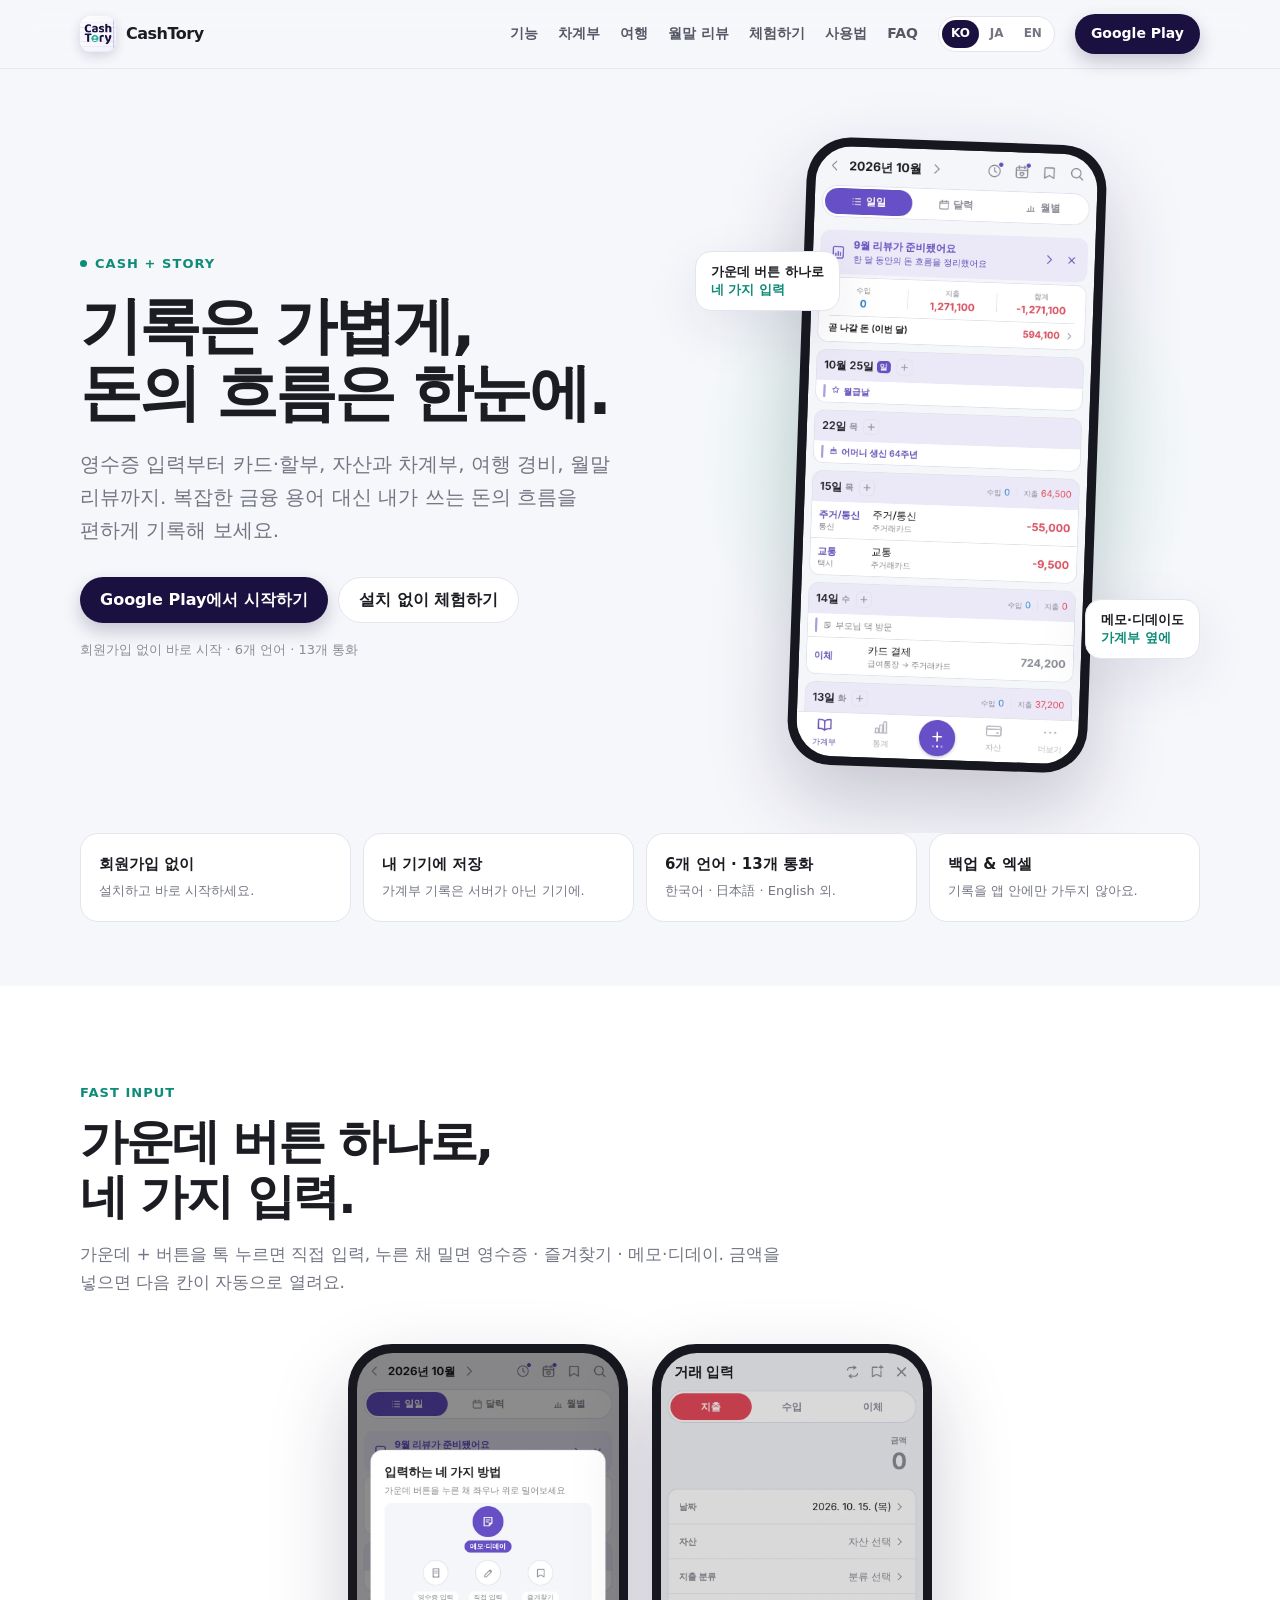
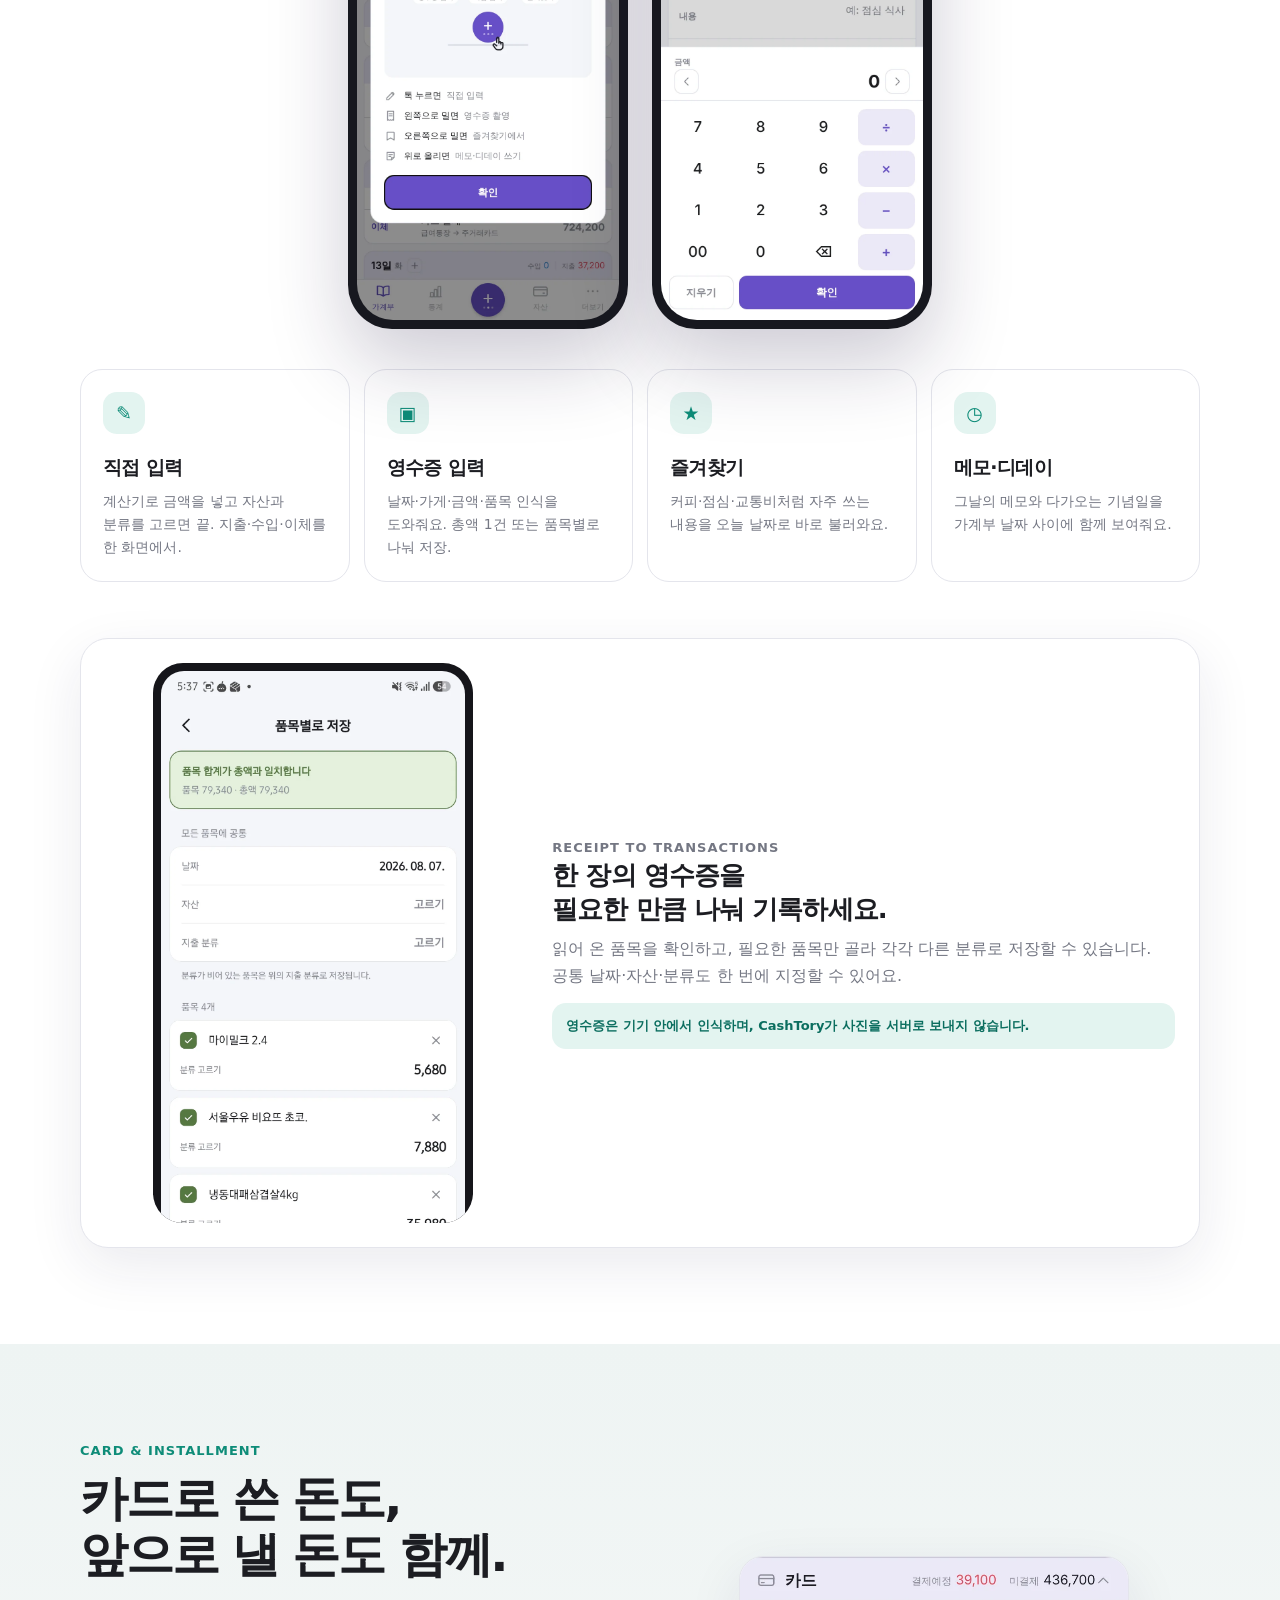
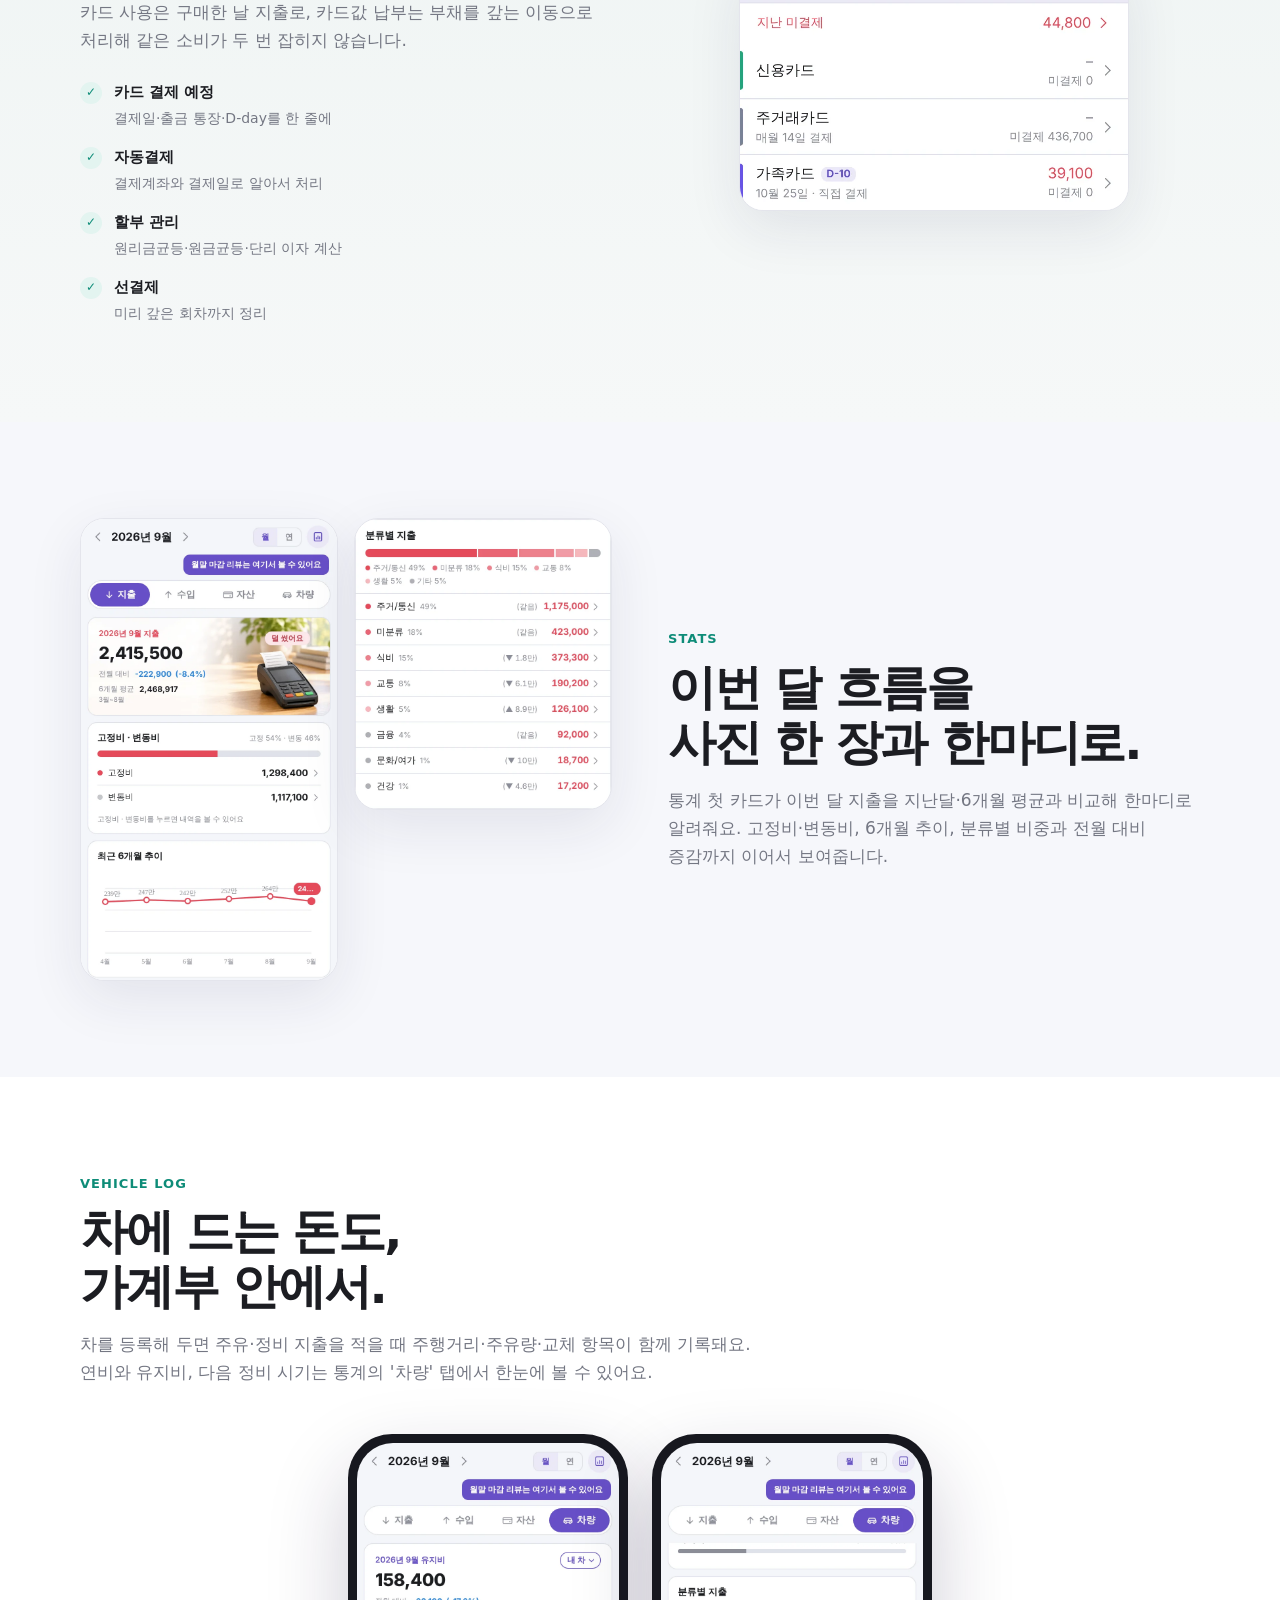
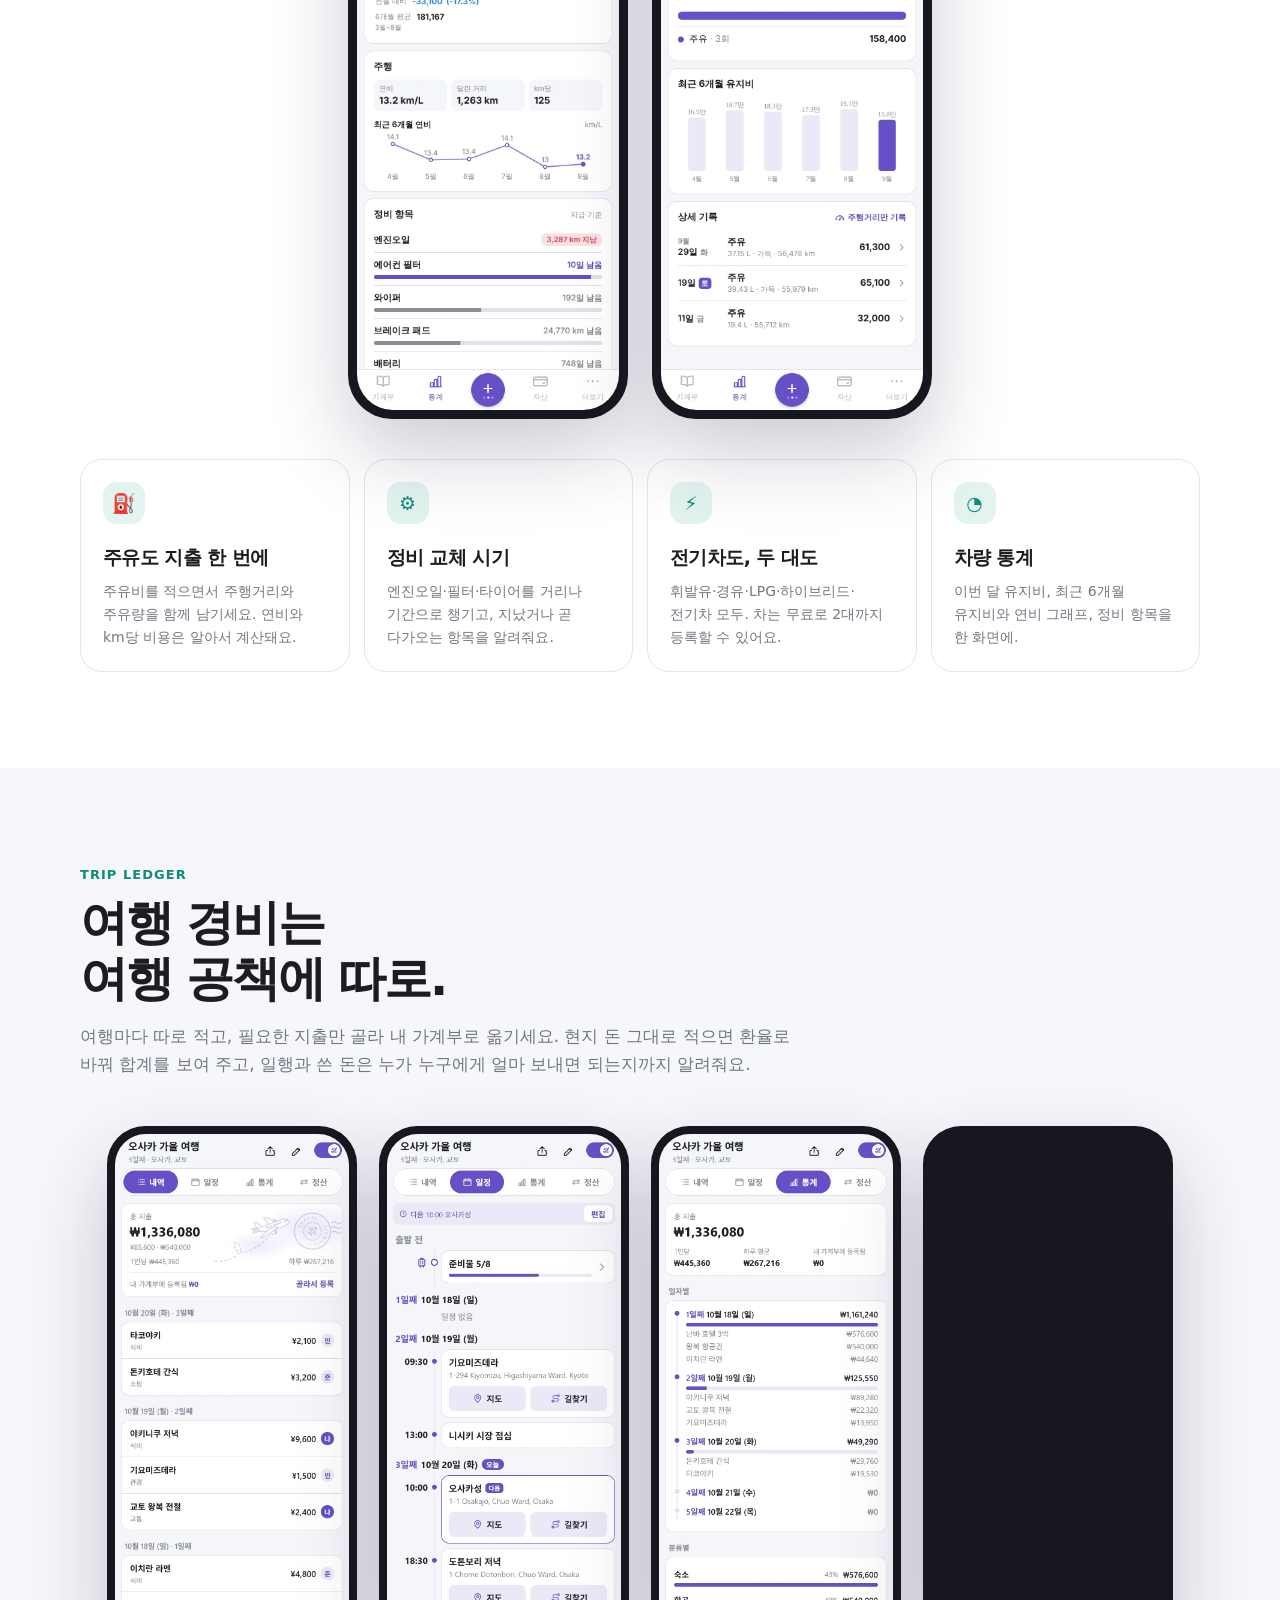
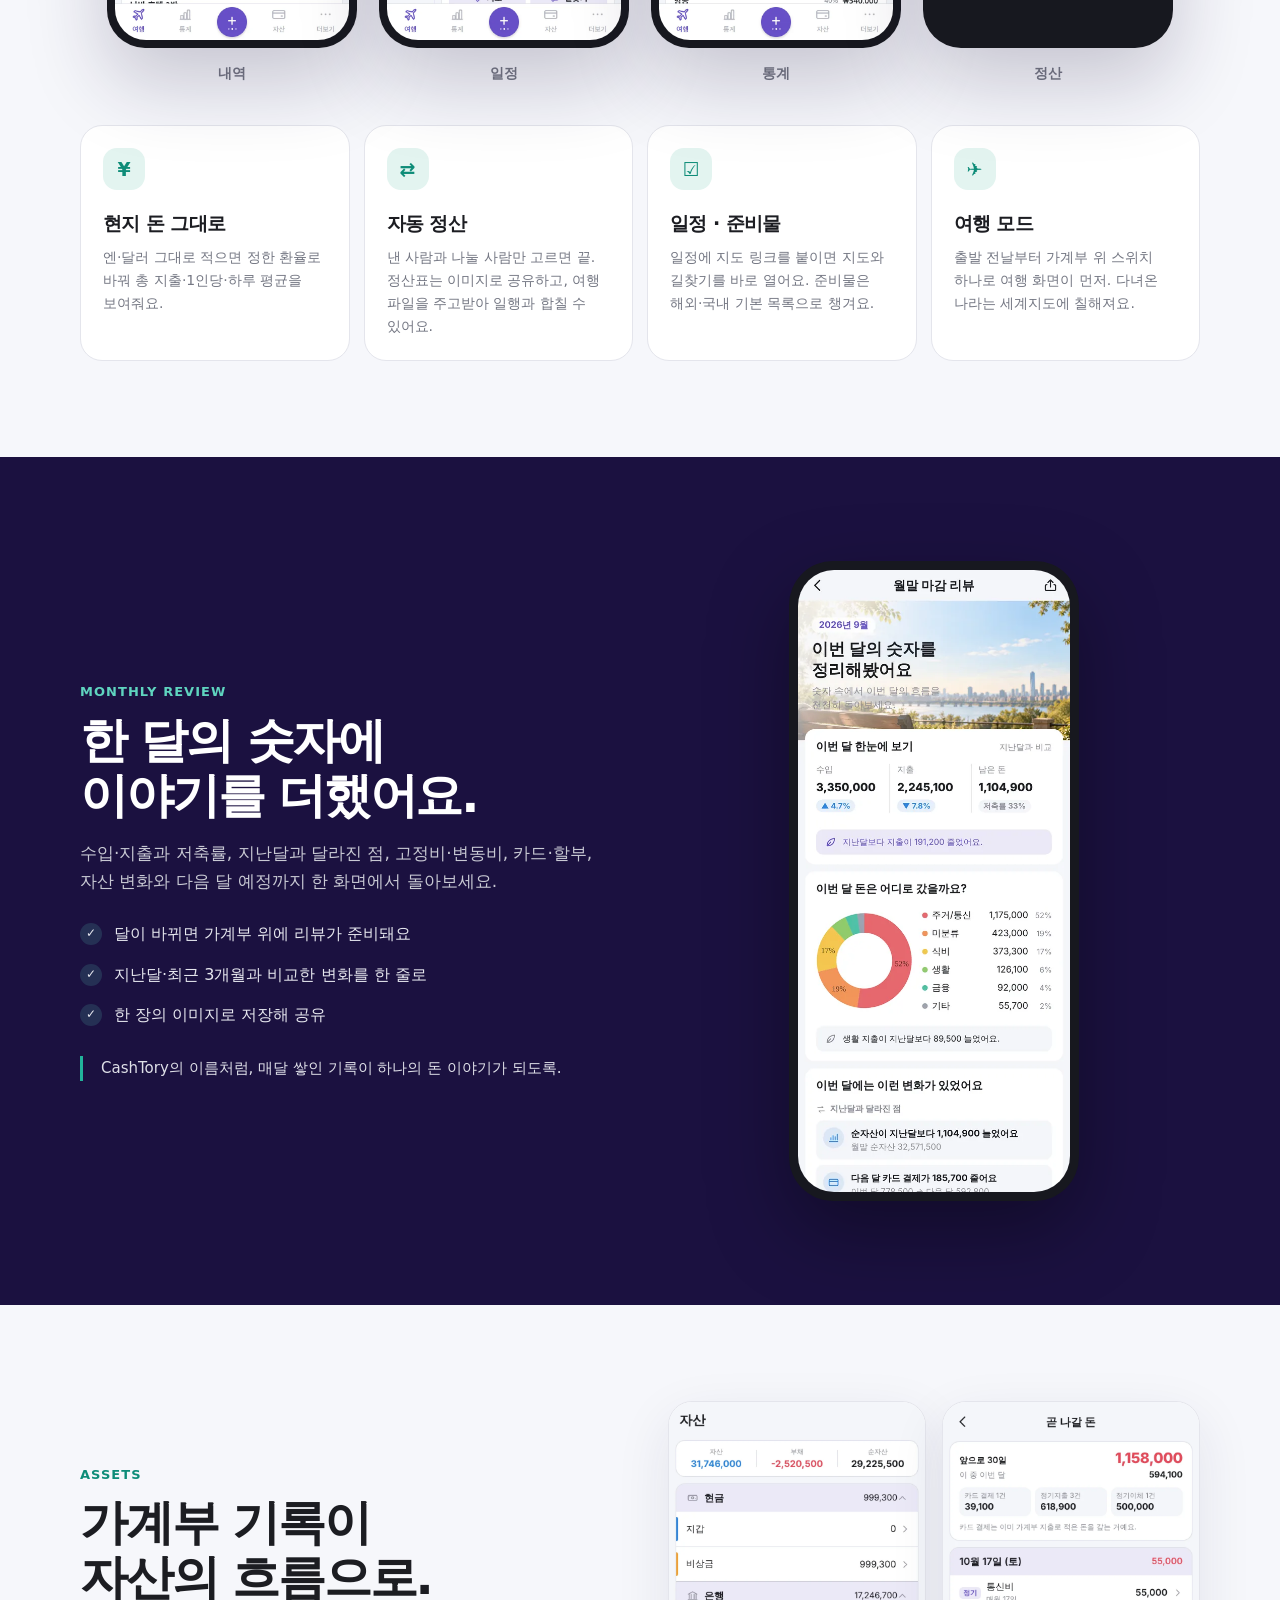
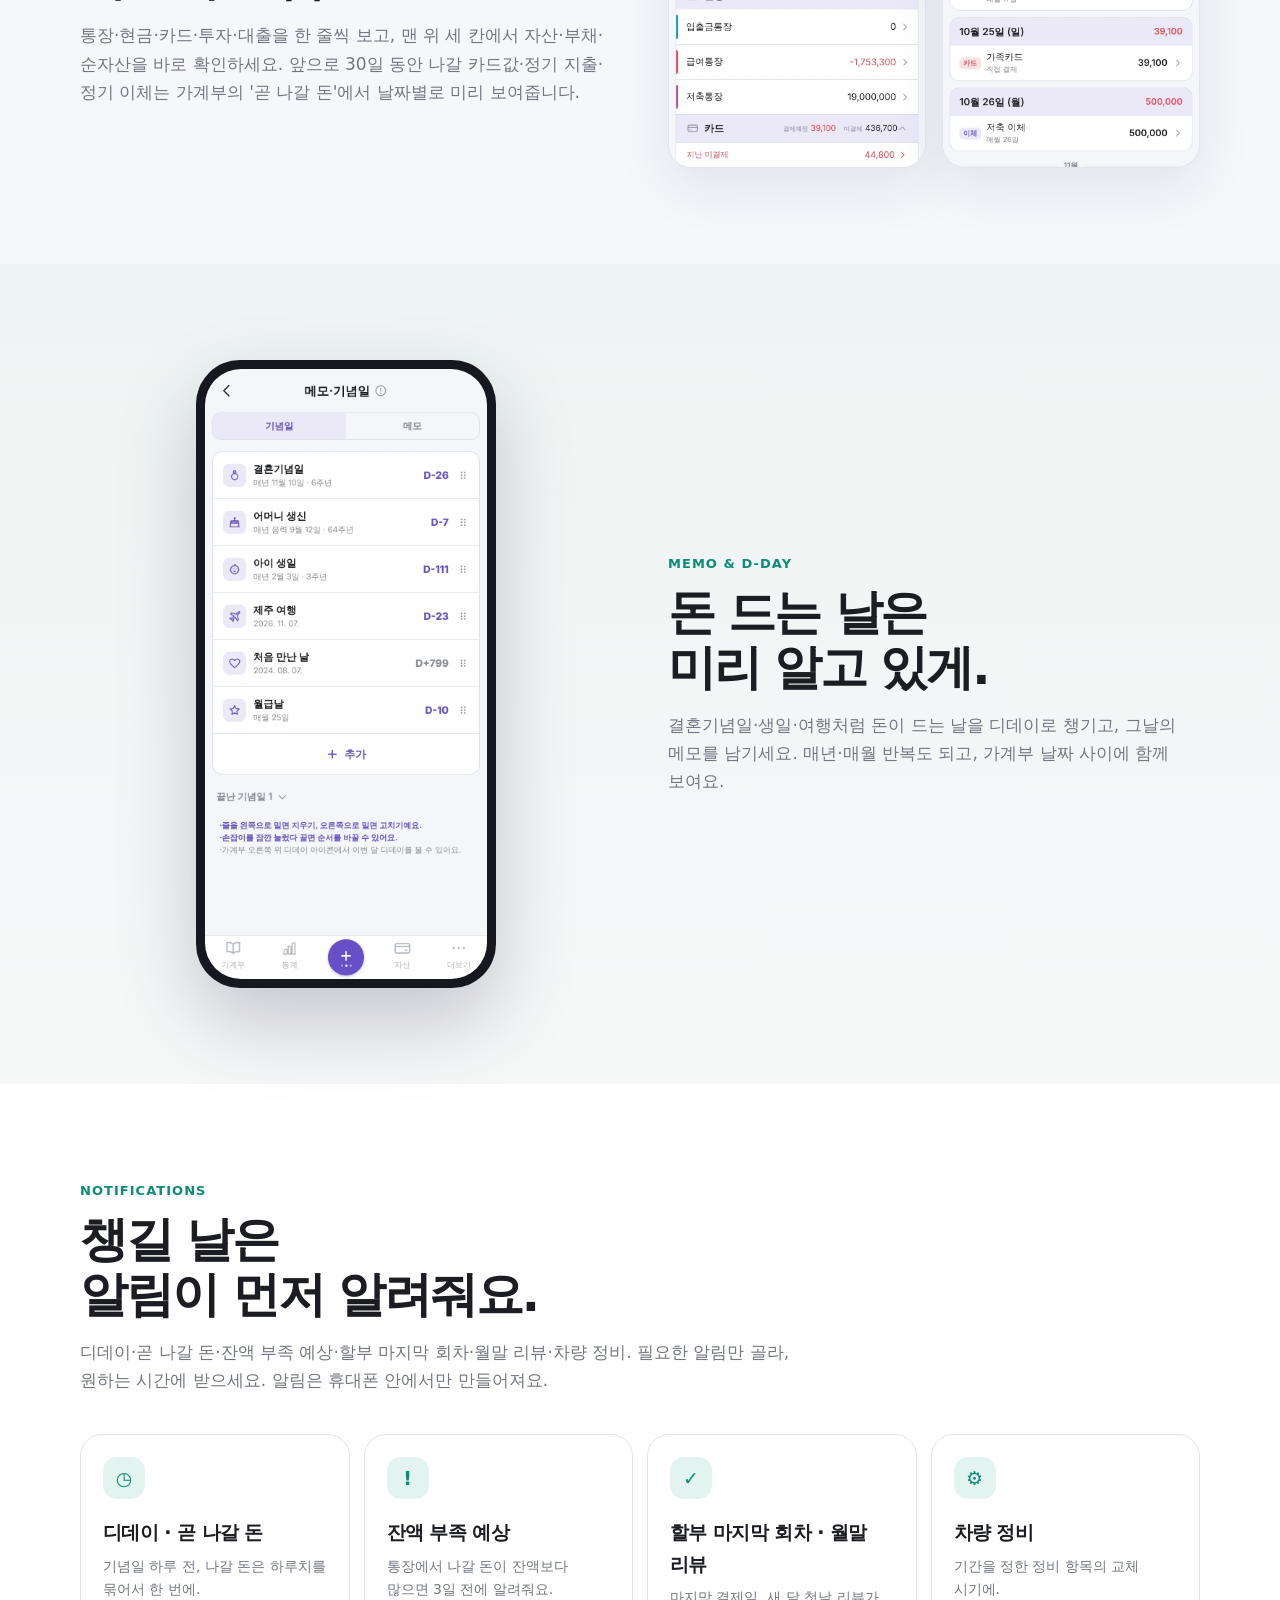
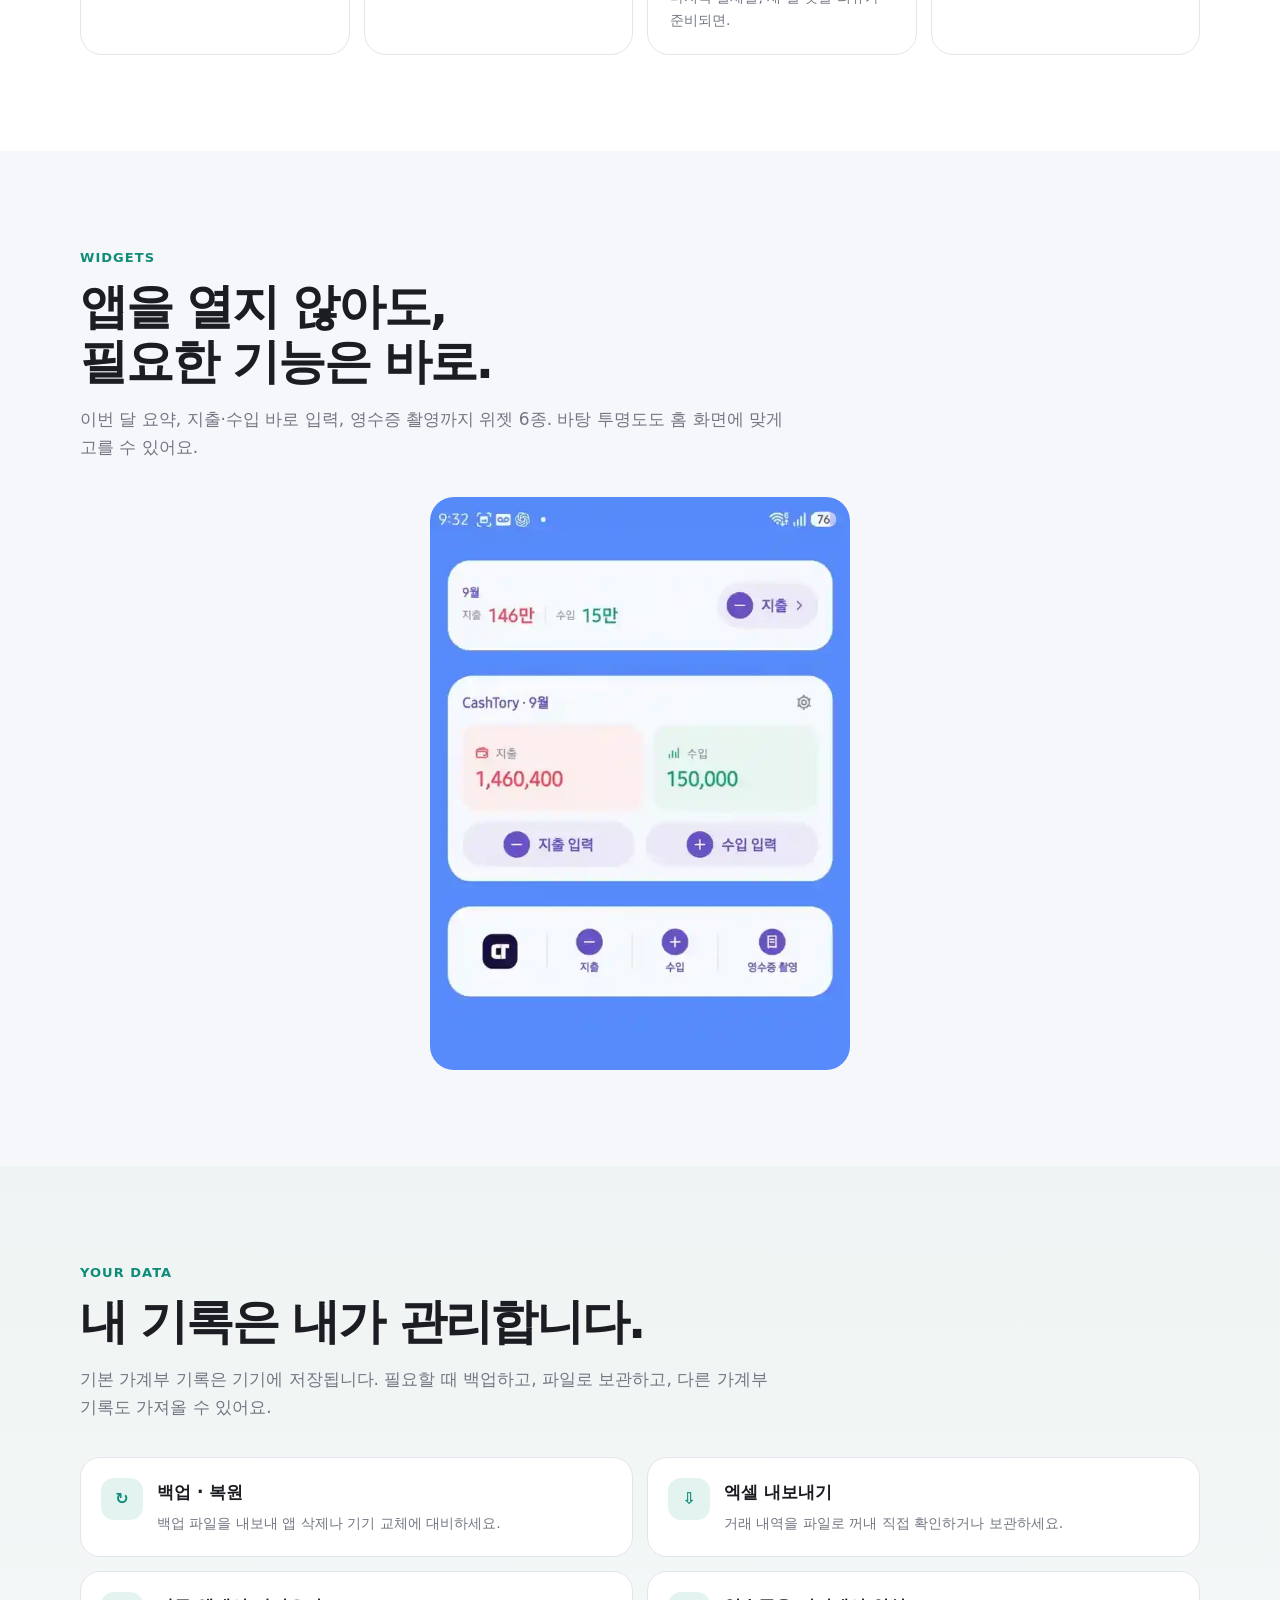
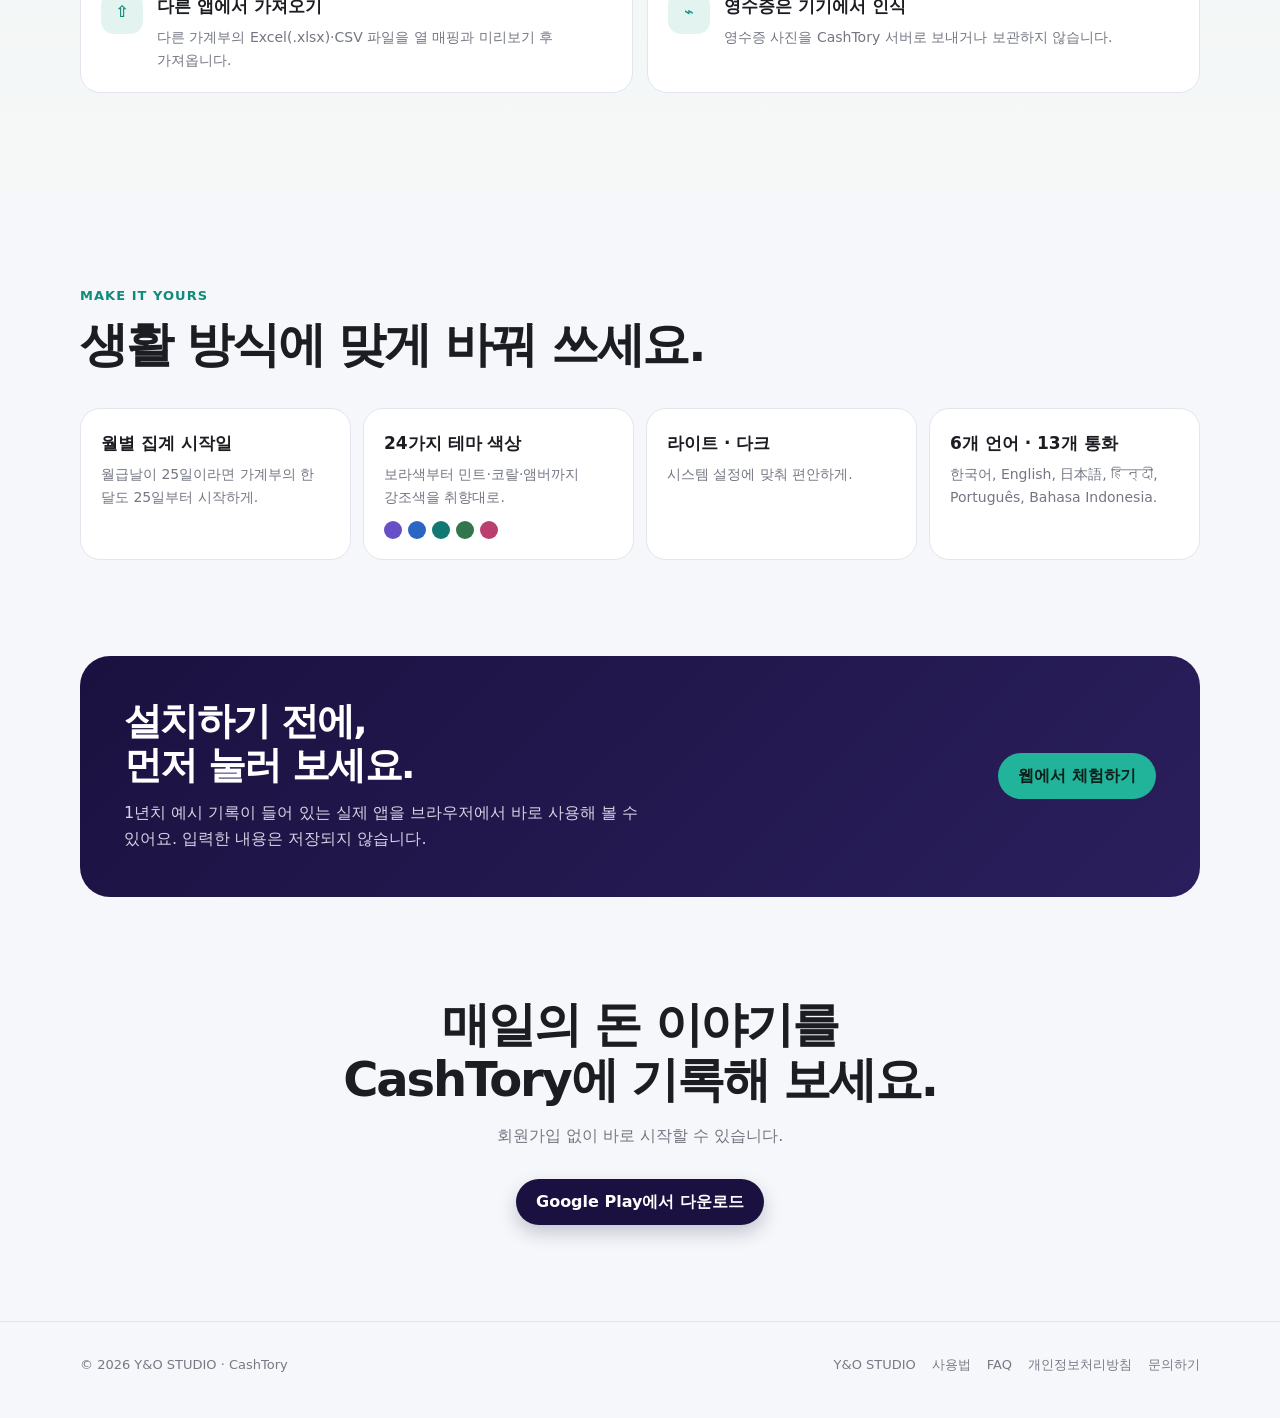
==== commit 216c58e6: "Show map and directions in the trip schedule screens - Re-captured the schedule screen (KO/JA/EN) wi" ====
--- a/cashtory/index.html
+++ b/cashtory/index.html
@@ -267,7 +267,7 @@
           <p class="sectionLead">여행마다 따로 적고, 필요한 지출만 골라 내 가계부로 옮기세요. 현지 돈 그대로 적으면 환율로 바꿔 합계를 보여 주고, 일행과 쓴 돈은 누가 누구에게 얼마 보내면 되는지까지 알려줘요.</p>
         </div>
         <div class="inputMedia four"><figure><div class="phone"><img src="/cashtory/assets/screens/ko/trip.webp" alt="여행 지출 내역 화면" width="780" height="1688" loading="lazy" decoding="async"></div><figcaption>내역</figcaption></figure><figure><div class="phone"><img src="/cashtory/assets/screens/ko/trip-plans.webp" alt="여행 일정 화면" width="780" height="1688" loading="lazy" decoding="async"></div><figcaption>일정</figcaption></figure><figure><div class="phone"><img src="/cashtory/assets/screens/ko/trip-stats.webp" alt="여행 통계 화면" width="780" height="1688" loading="lazy" decoding="async"></div><figcaption>통계</figcaption></figure><figure><div class="phone"><img src="/cashtory/assets/screens/ko/trip2.webp" alt="여행 정산 화면" width="780" height="1688" loading="lazy" decoding="async"></div><figcaption>정산</figcaption></figure></div>
-        <div class="features"><article class="feature"><div class="featureIcon" aria-hidden="true">¥</div><h3>현지 돈 그대로</h3><p>엔·달러 그대로 적으면 정한 환율로 바꿔 총 지출·1인당·하루 평균을 보여줘요.</p></article><article class="feature"><div class="featureIcon" aria-hidden="true">⇄</div><h3>자동 정산</h3><p>낸 사람과 나눌 사람만 고르면 끝. 정산표는 이미지로 공유하고, 여행 파일을 주고받아 일행과 합칠 수 있어요.</p></article><article class="feature"><div class="featureIcon" aria-hidden="true">☑</div><h3>일정 · 준비물</h3><p>날마다 일정과 지도 링크를 적고, 해외·국내 기본 목록으로 준비물을 챙겨요.</p></article><article class="feature"><div class="featureIcon" aria-hidden="true">✈</div><h3>여행 모드</h3><p>출발 전날부터 가계부 위 스위치 하나로 여행 화면이 먼저. 다녀온 나라는 세계지도에 칠해져요.</p></article></div>
+        <div class="features"><article class="feature"><div class="featureIcon" aria-hidden="true">¥</div><h3>현지 돈 그대로</h3><p>엔·달러 그대로 적으면 정한 환율로 바꿔 총 지출·1인당·하루 평균을 보여줘요.</p></article><article class="feature"><div class="featureIcon" aria-hidden="true">⇄</div><h3>자동 정산</h3><p>낸 사람과 나눌 사람만 고르면 끝. 정산표는 이미지로 공유하고, 여행 파일을 주고받아 일행과 합칠 수 있어요.</p></article><article class="feature"><div class="featureIcon" aria-hidden="true">☑</div><h3>일정 · 준비물</h3><p>일정에 지도 링크를 붙이면 지도와 길찾기를 바로 열어요. 준비물은 해외·국내 기본 목록으로 챙겨요.</p></article><article class="feature"><div class="featureIcon" aria-hidden="true">✈</div><h3>여행 모드</h3><p>출발 전날부터 가계부 위 스위치 하나로 여행 화면이 먼저. 다녀온 나라는 세계지도에 칠해져요.</p></article></div>
       </div>
     </section>
 
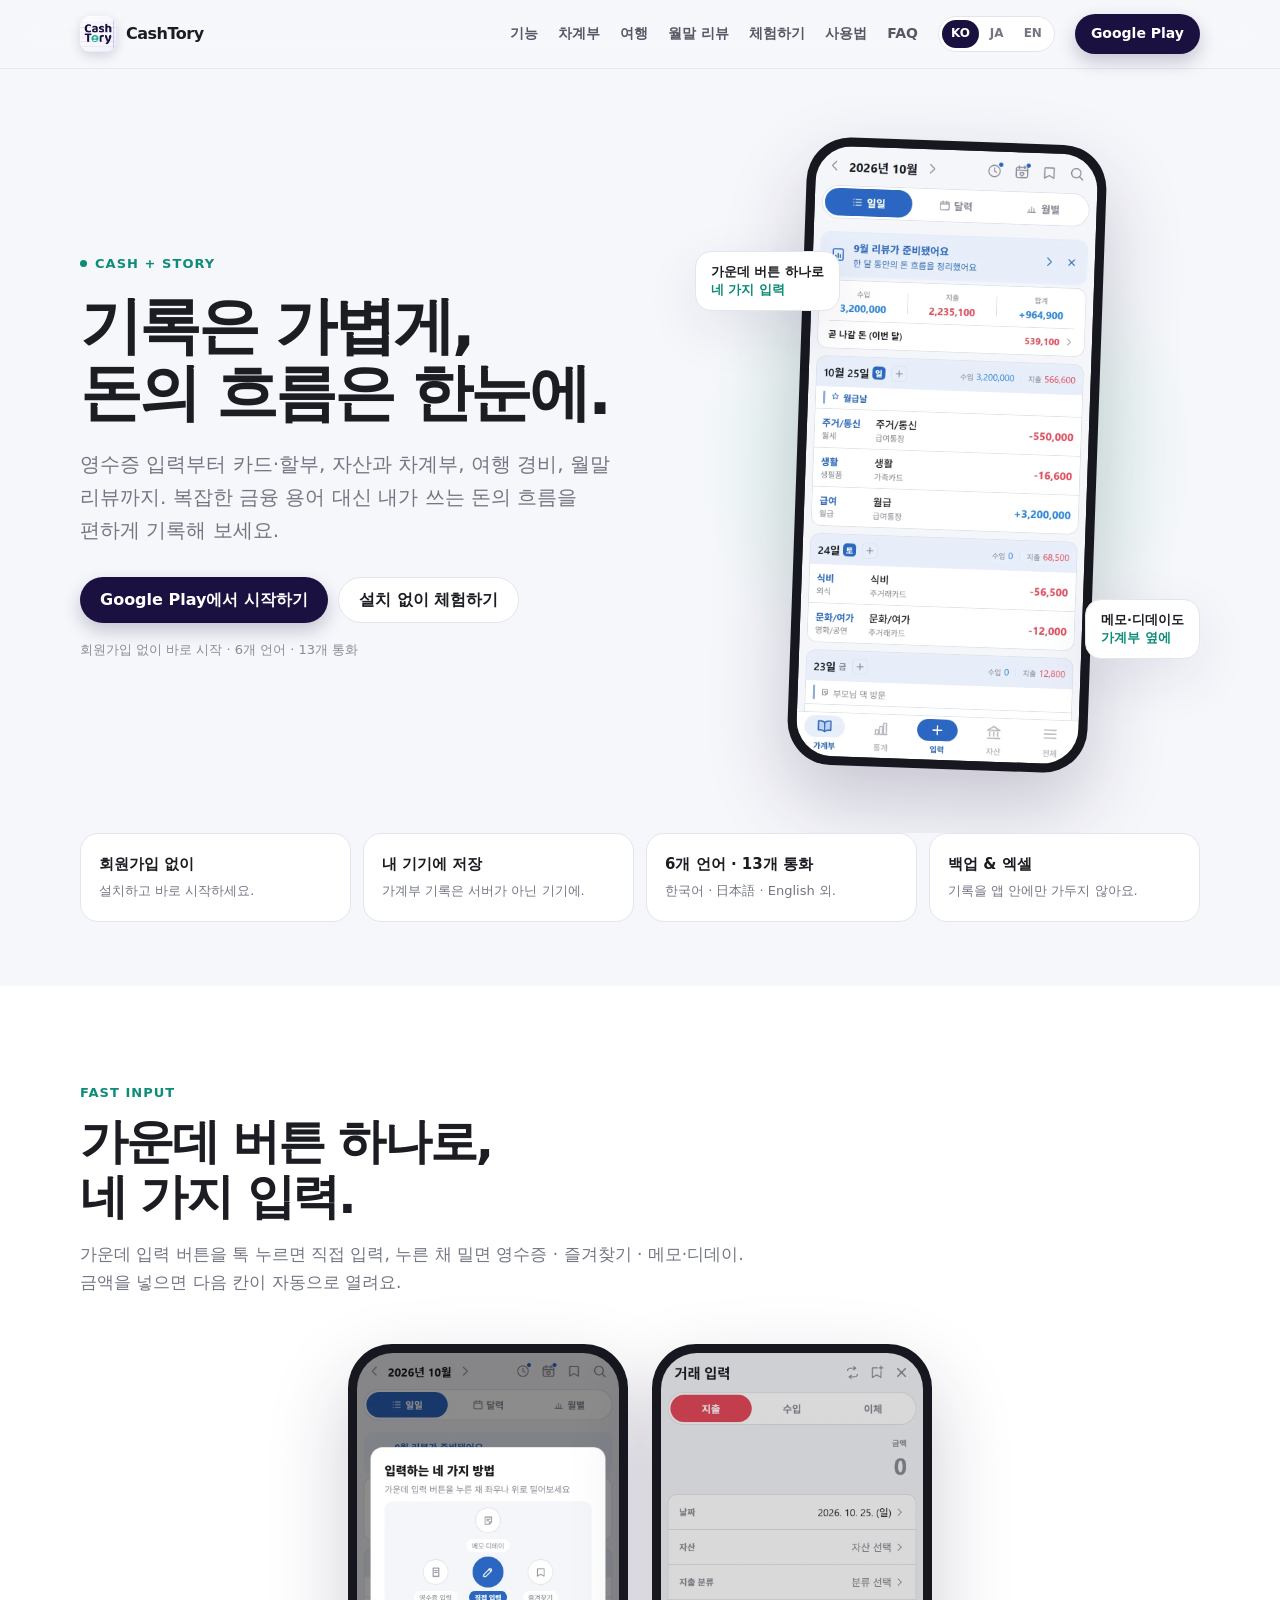
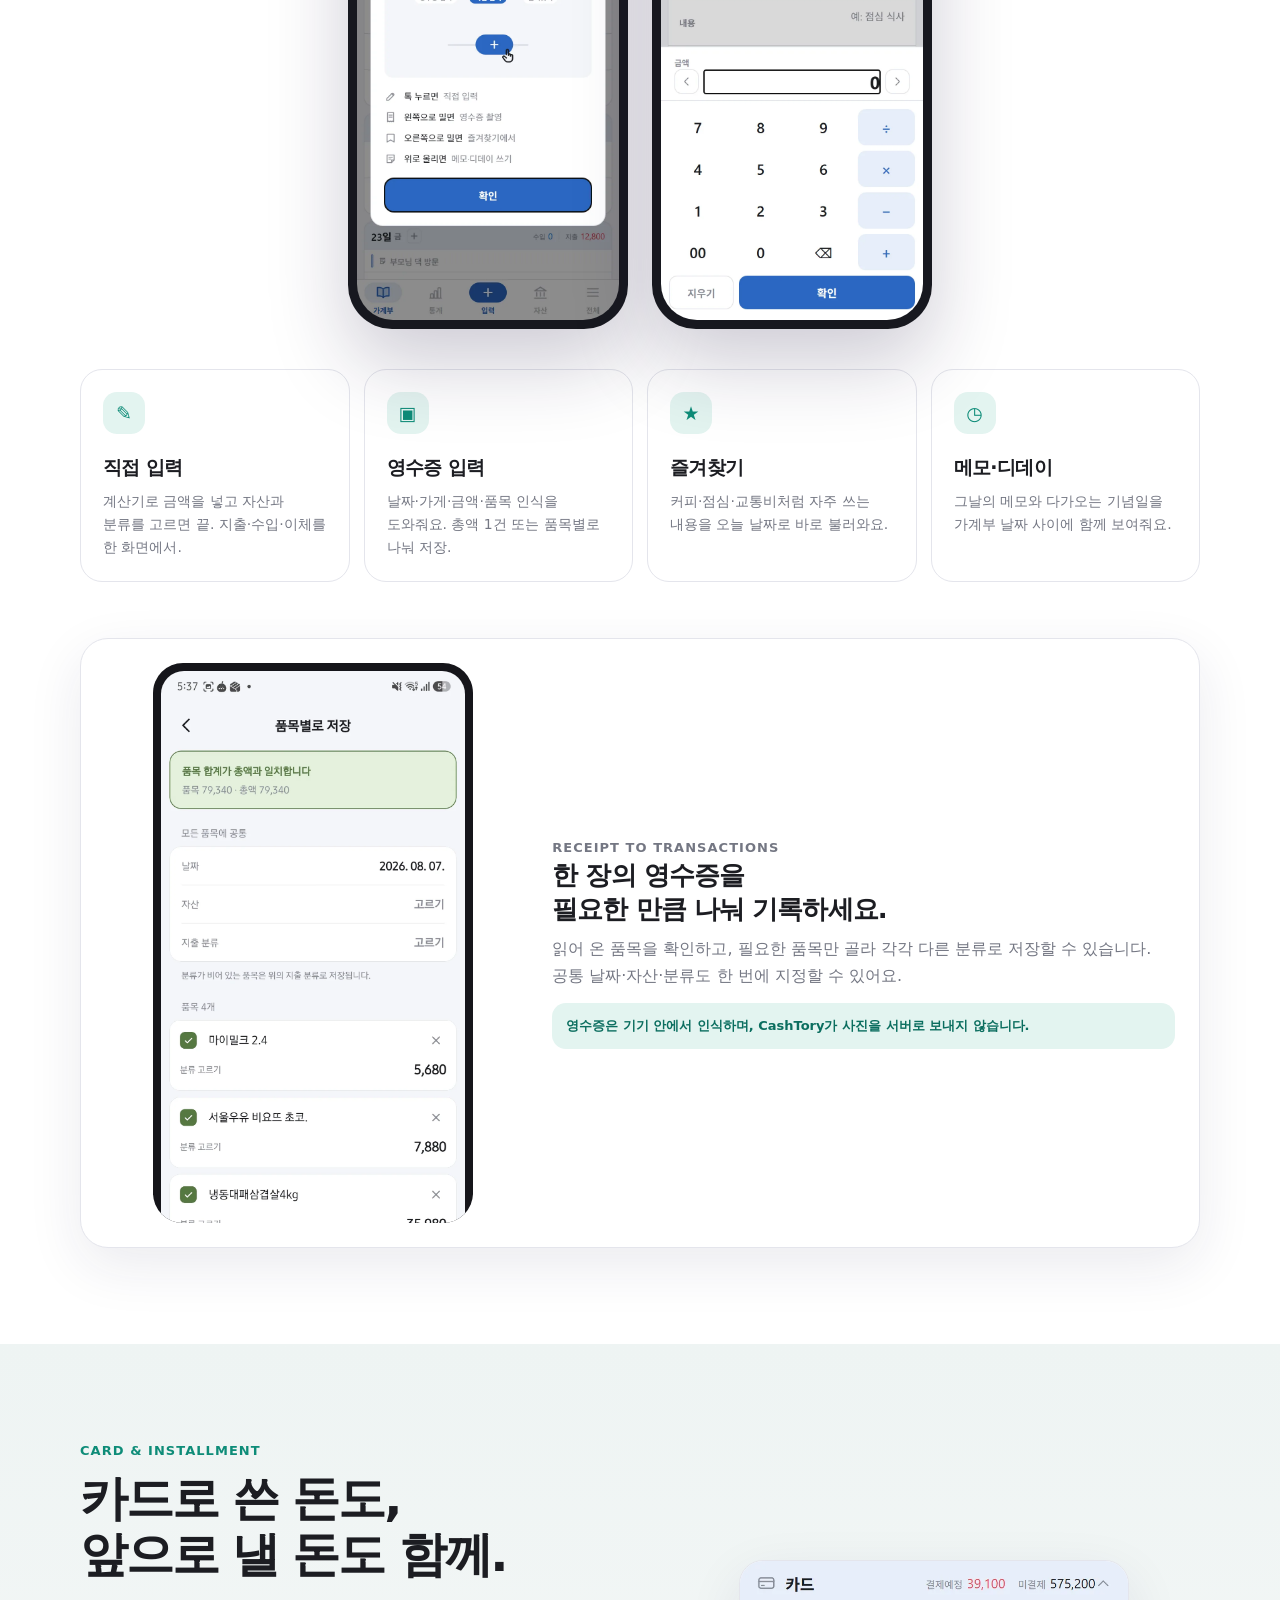
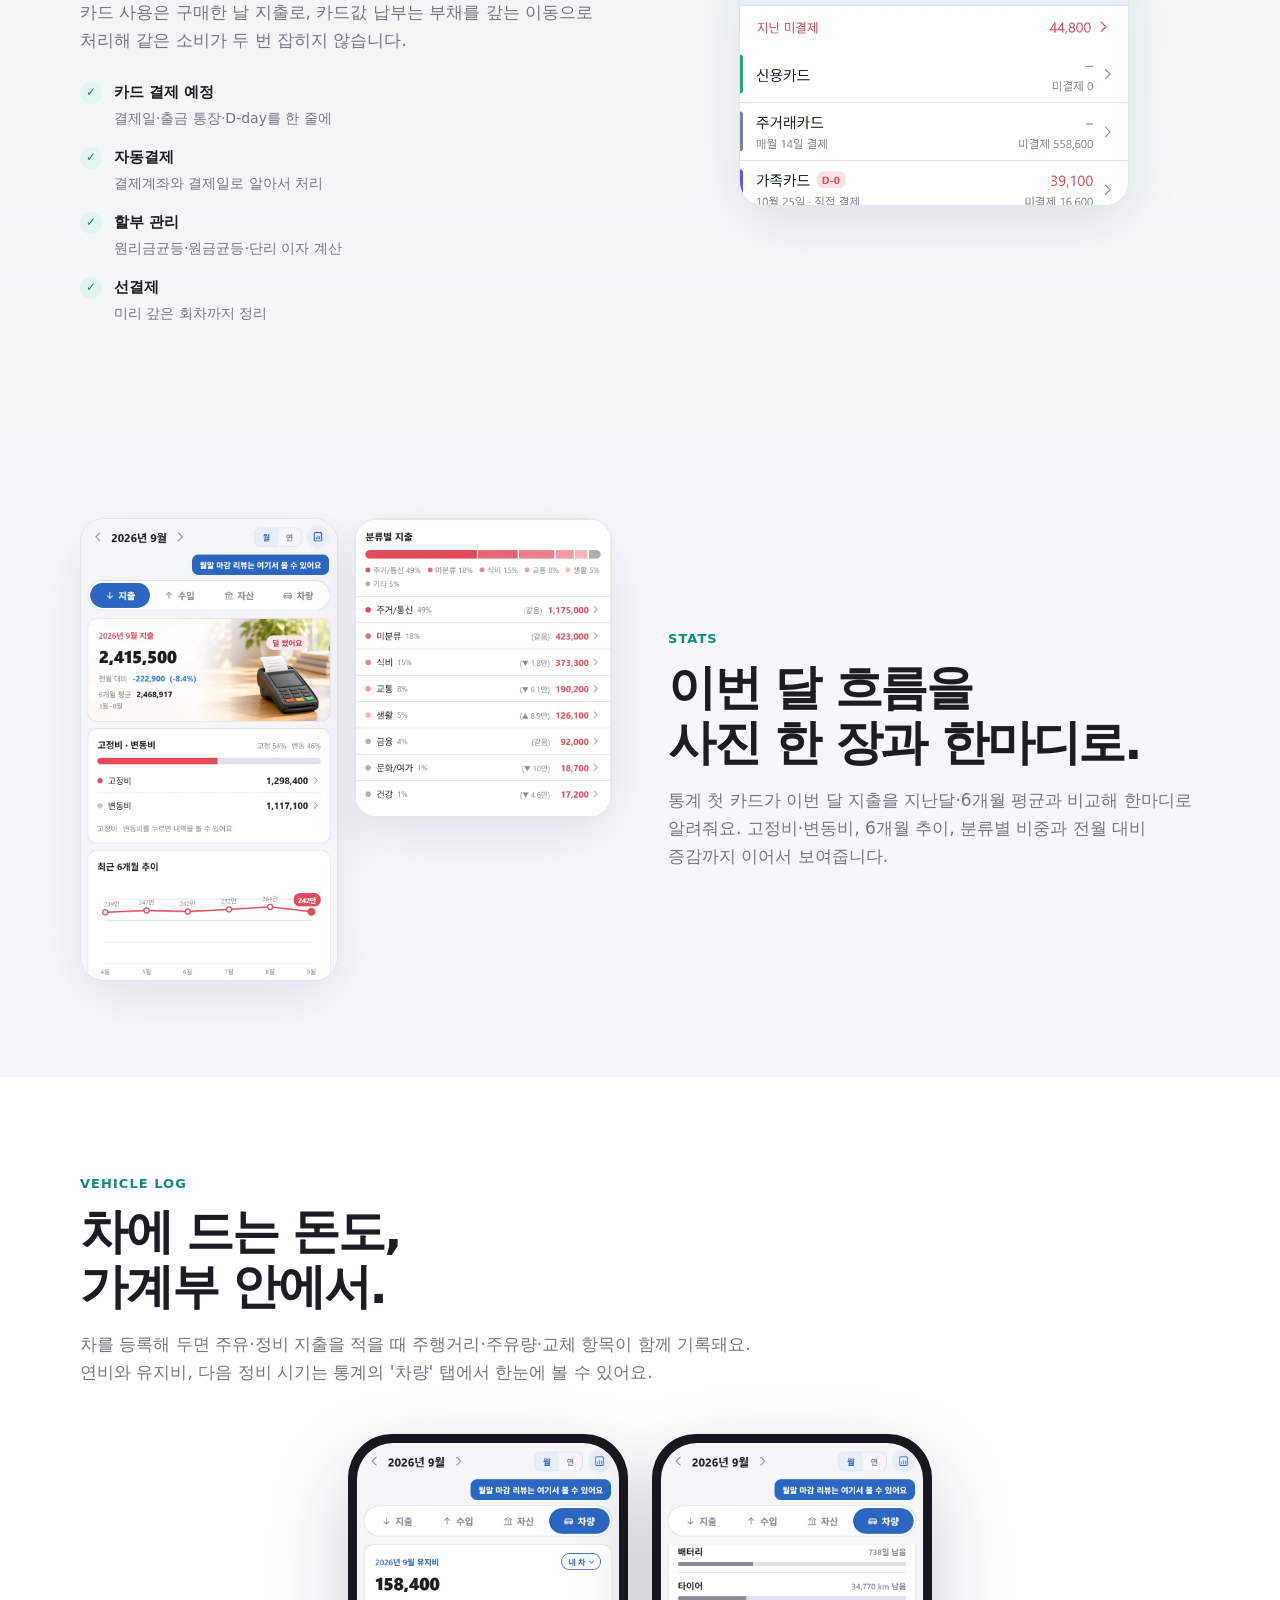
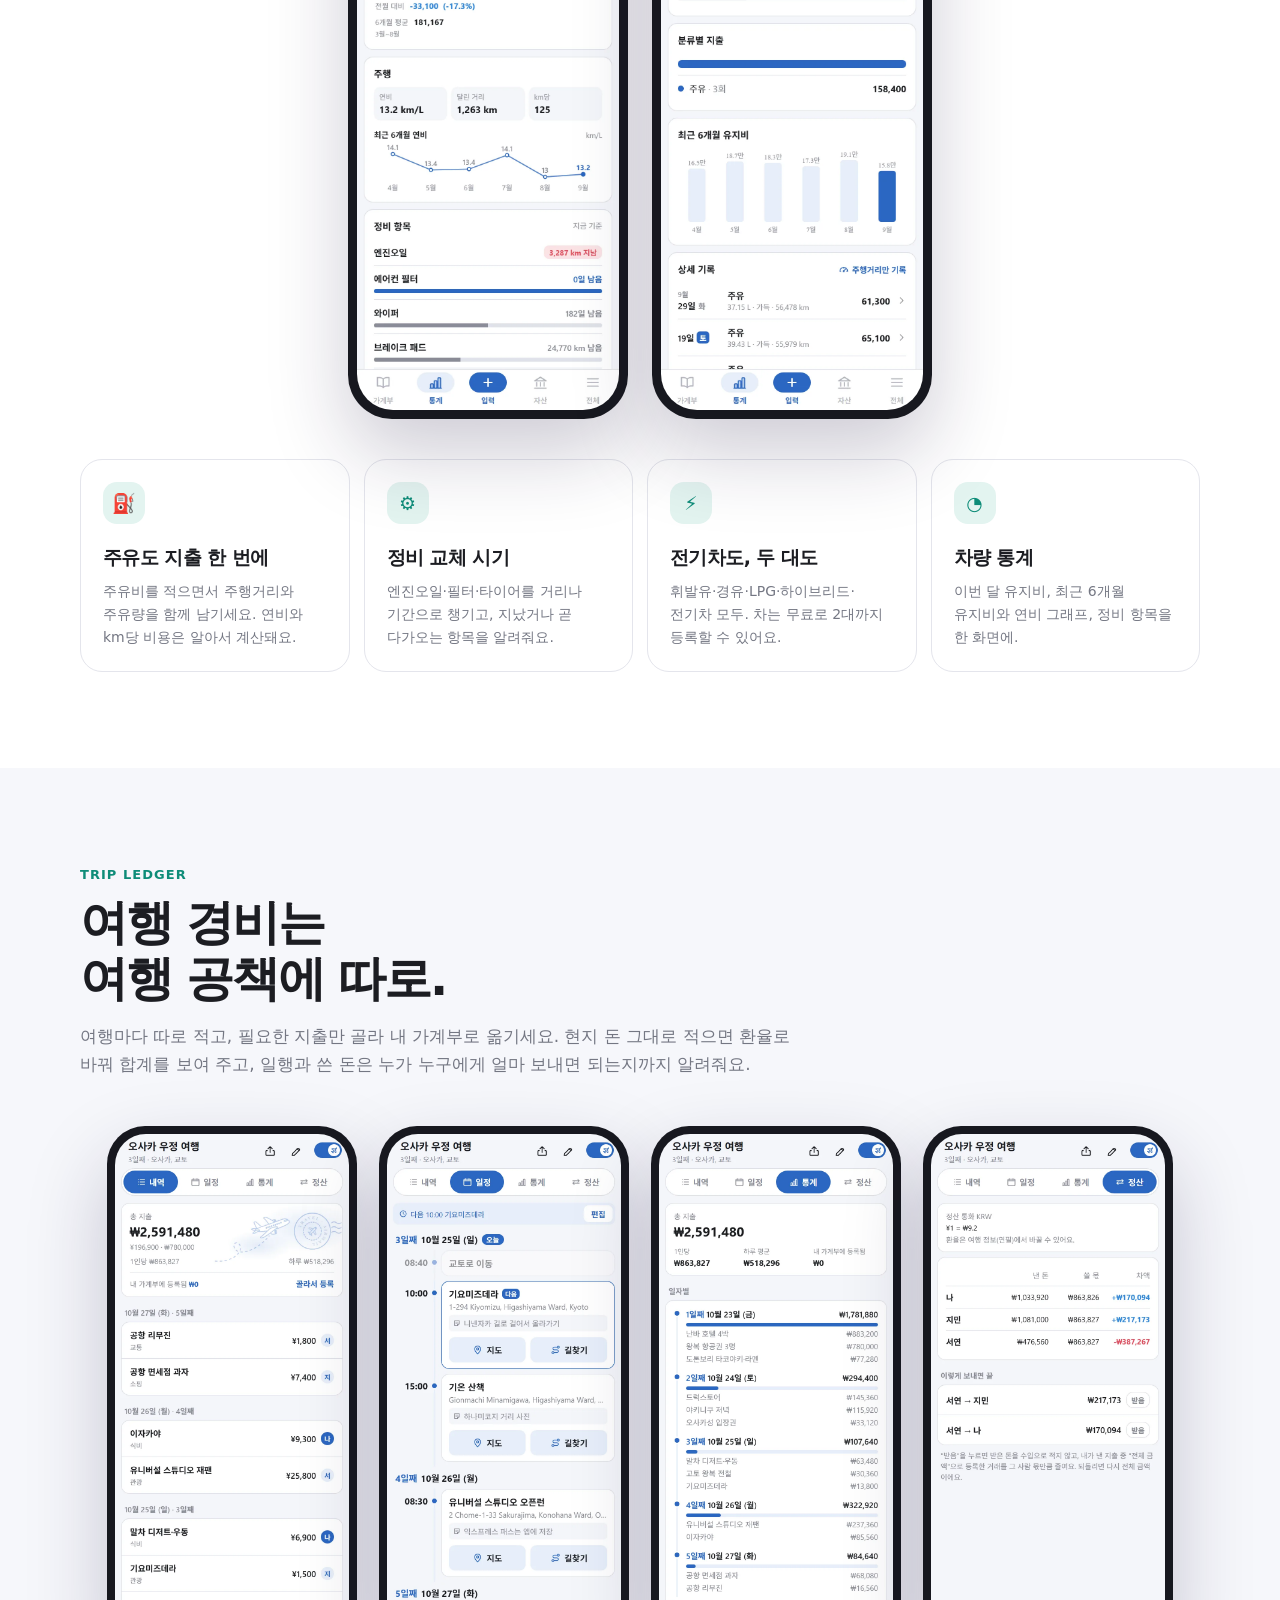
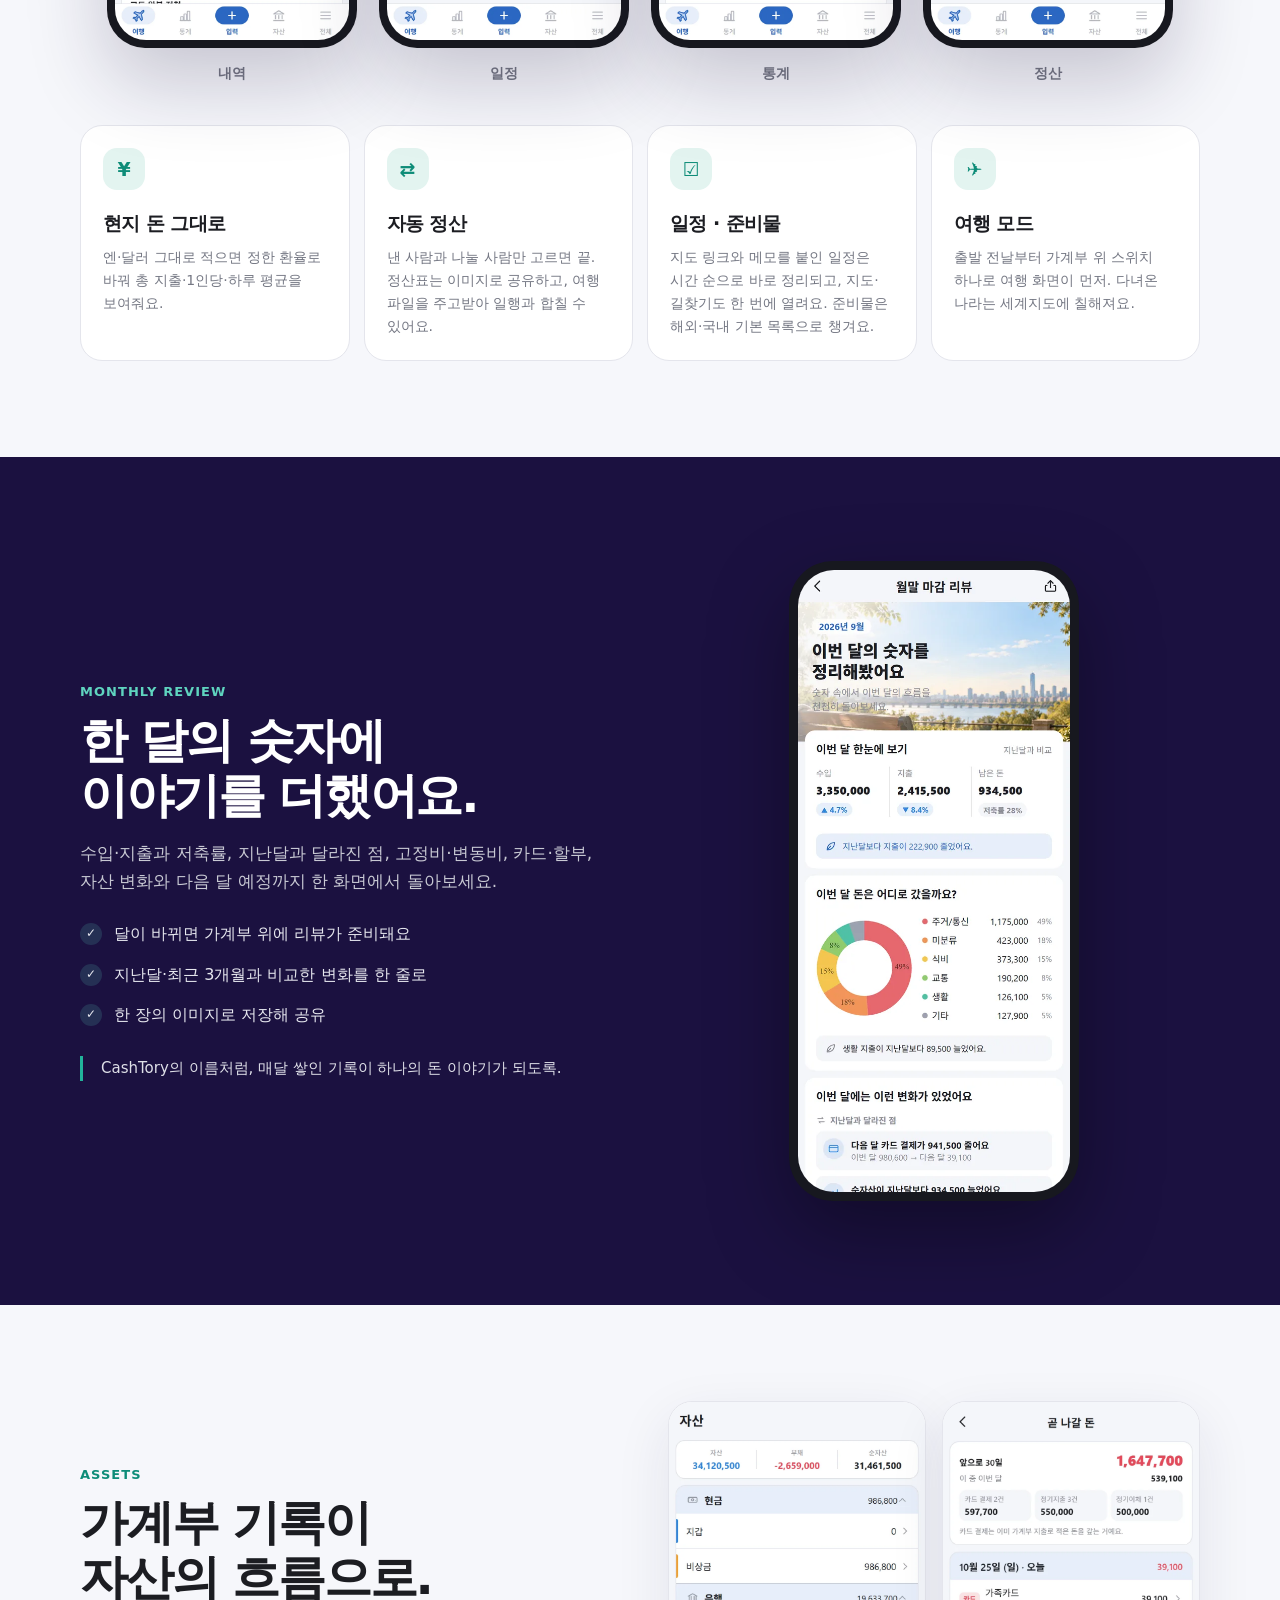
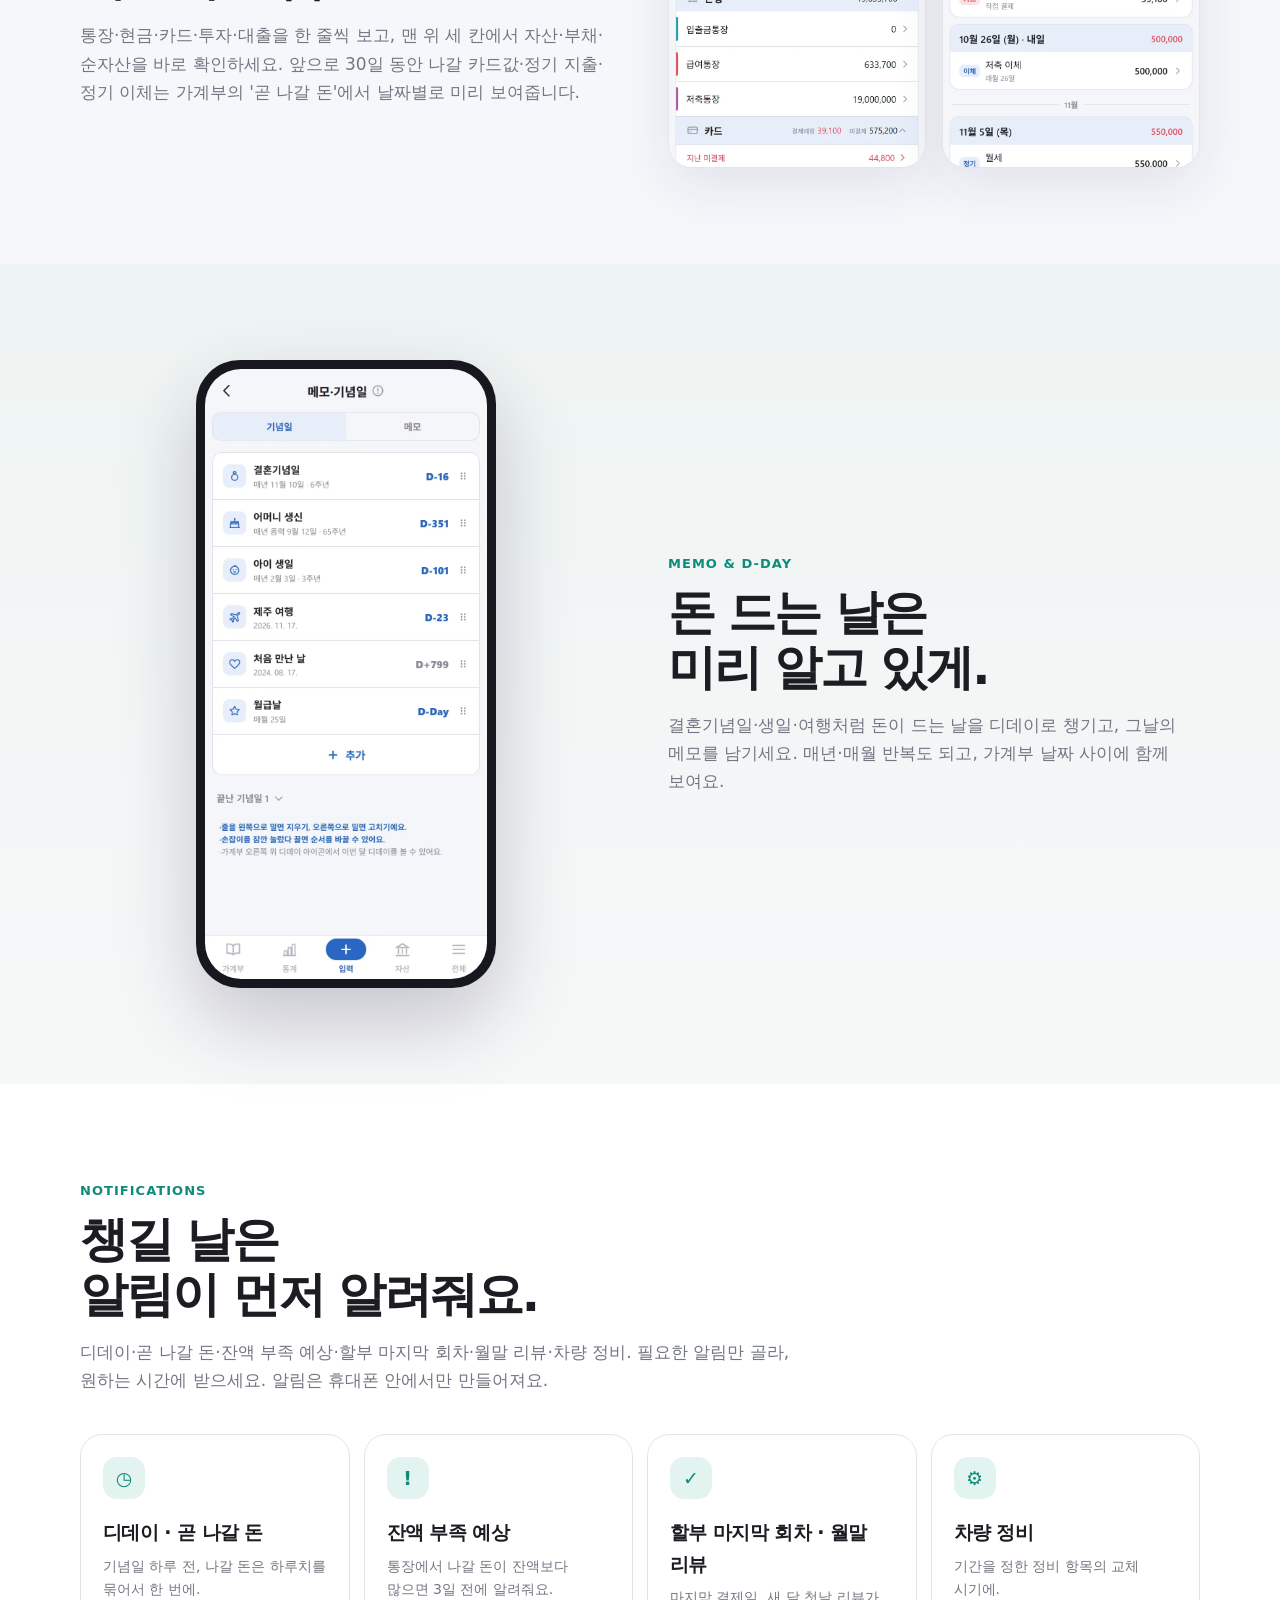
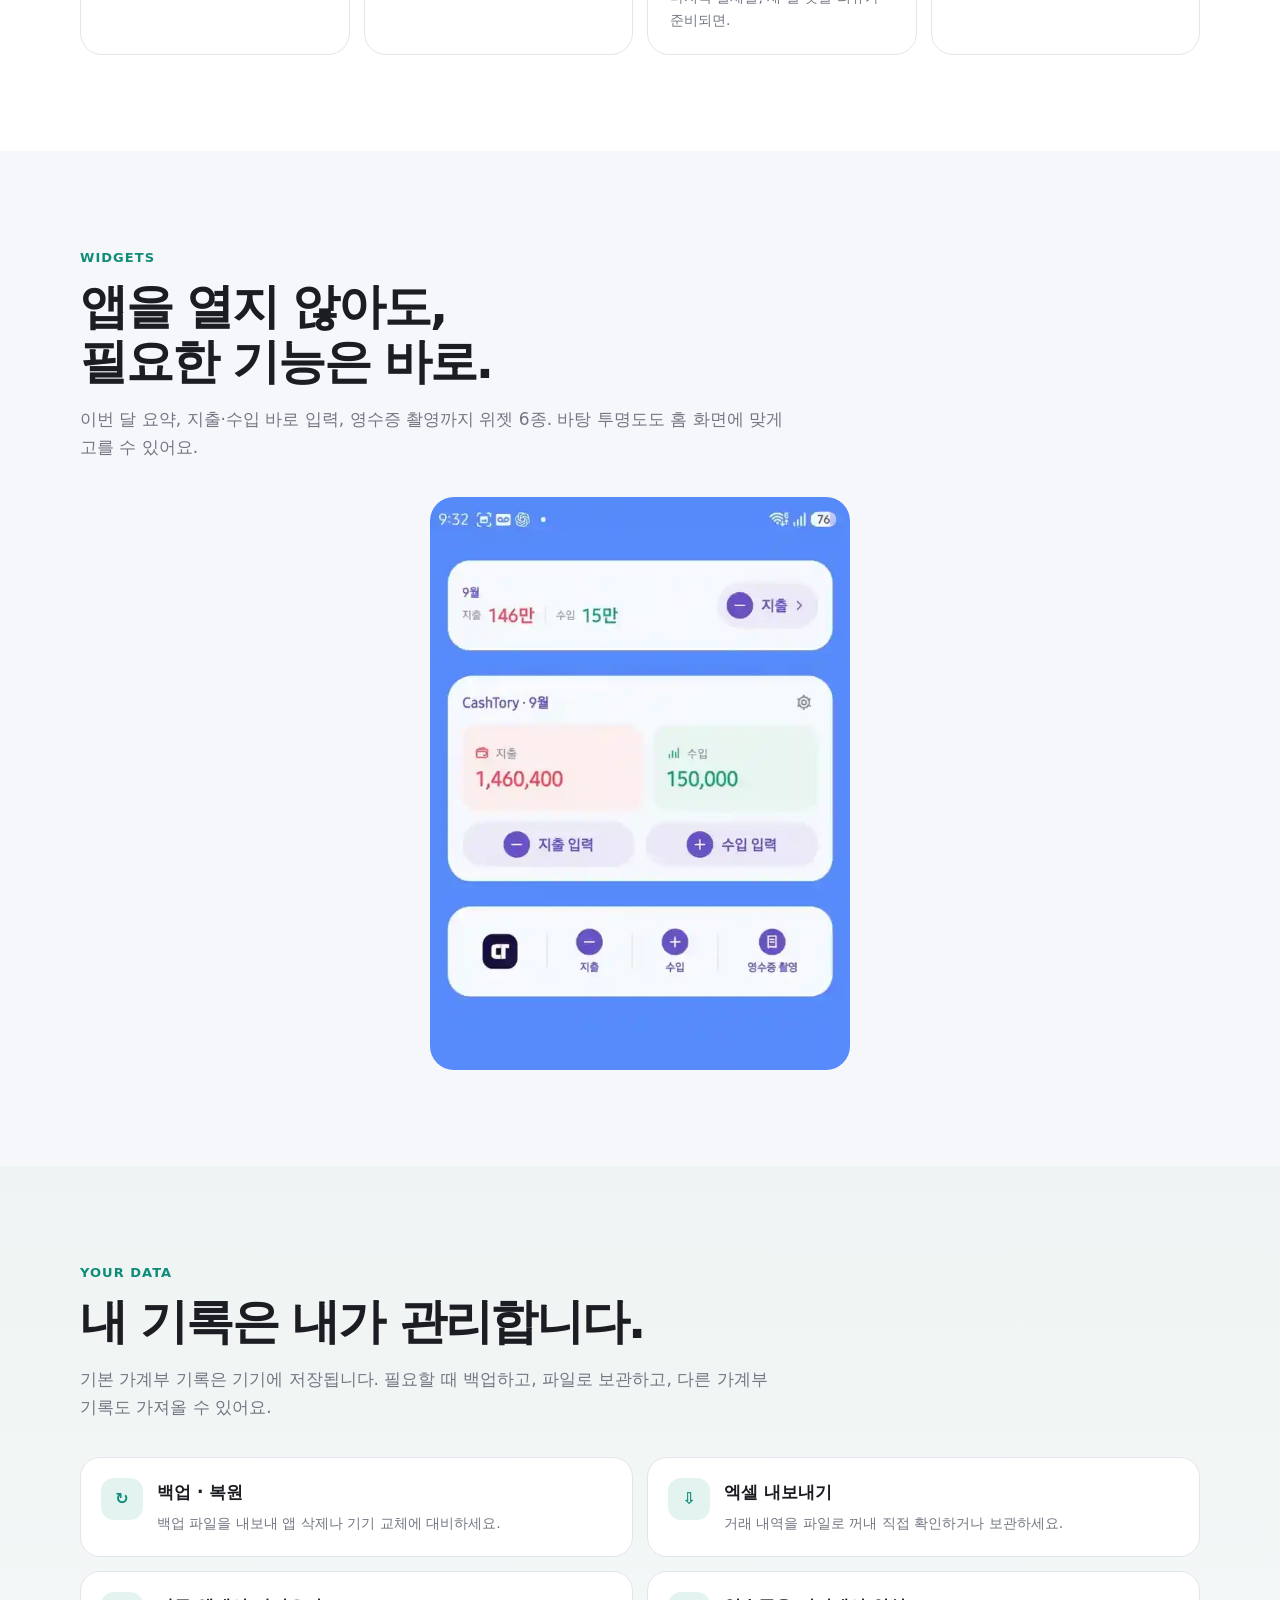
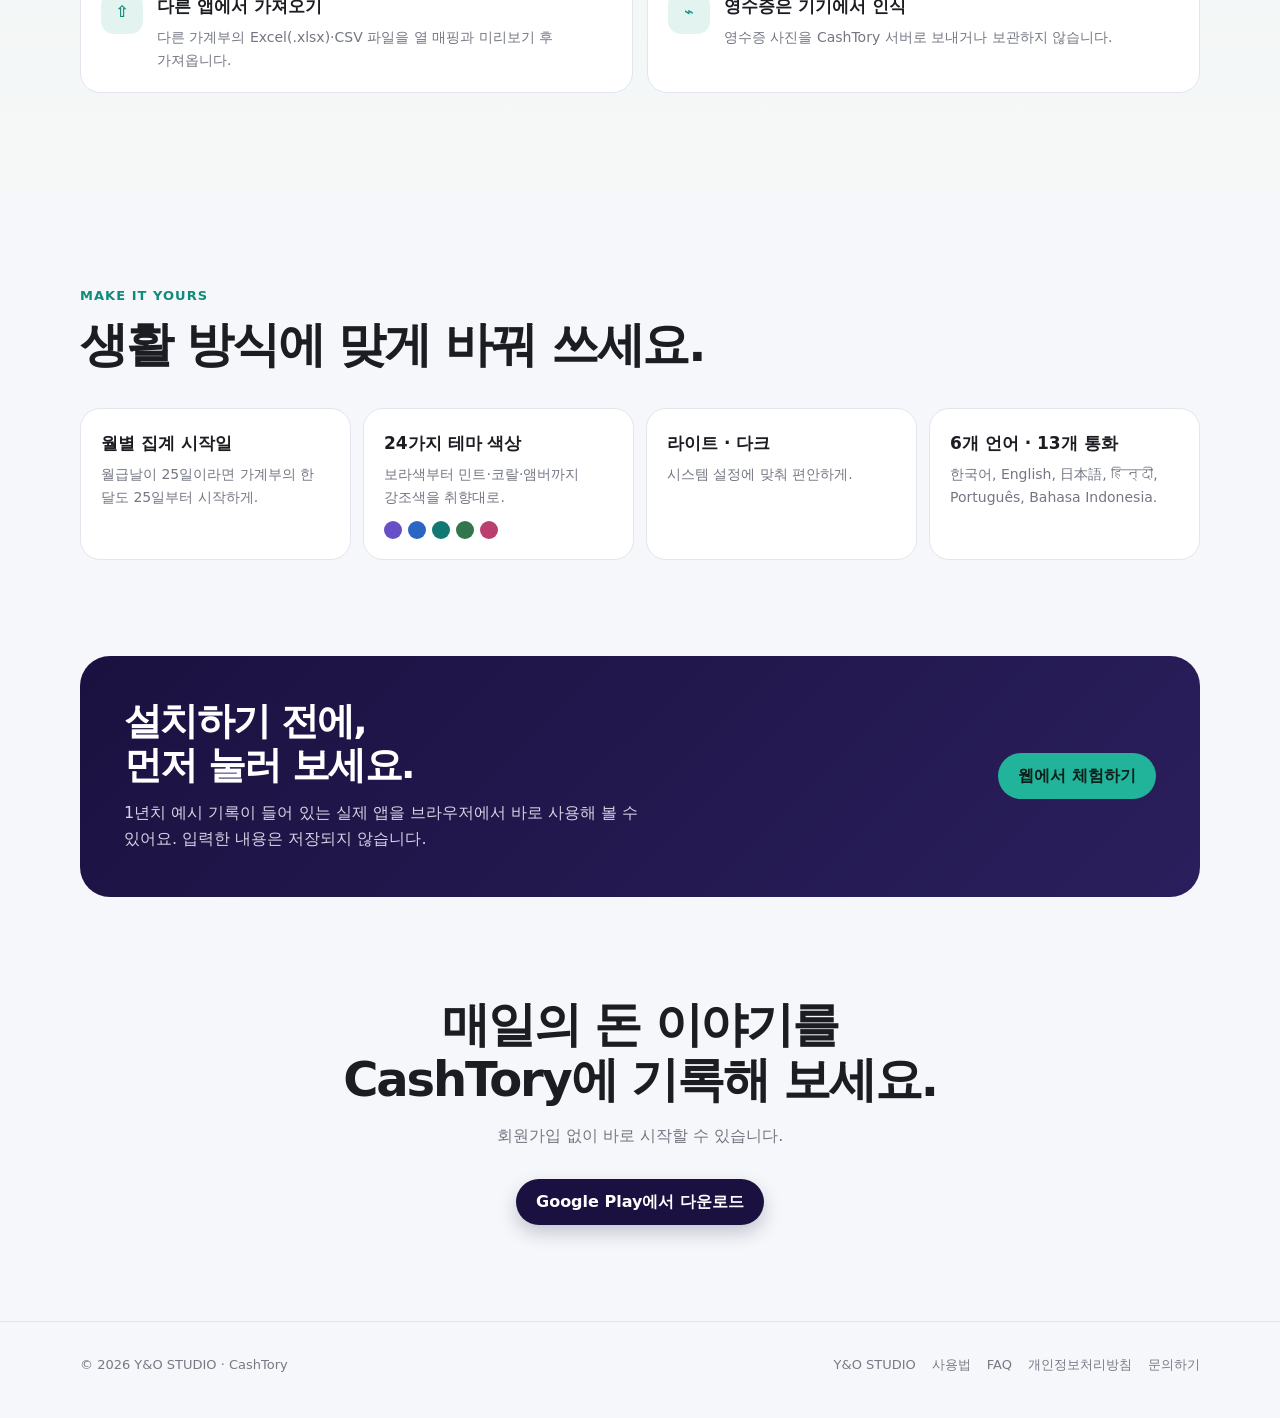
==== commit 5bf6216c: "Reflect CashTory 1.7.1 on the CashTory pages - All app screenshots (KO/JA/EN, 48 images) re-captured" ====
--- a/cashtory/index.html
+++ b/cashtory/index.html
@@ -181,7 +181,7 @@
         </div>
         <div class="stage">
           <div class="halo"></div>
-          <div class="phone"><img src="/cashtory/assets/screens/ko/ledger.webp" alt="CashTory 가계부 화면" width="780" height="1688"></div>
+          <div class="phone"><img src="/cashtory/assets/screens/ko/ledger.webp?v=20261025" alt="CashTory 가계부 화면" width="780" height="1688"></div>
           <div class="float one">가운데 버튼 하나로<em>네 가지 입력</em></div>
           <div class="float two">메모·디데이도<em>가계부 옆에</em></div>
         </div>
@@ -197,11 +197,11 @@
         <div class="head">
           <p class="kicker">FAST INPUT</p>
           <h2>가운데 버튼 하나로,<br>네 가지 입력.</h2>
-          <p class="sectionLead">가운데 + 버튼을 톡 누르면 직접 입력, 누른 채 밀면 영수증 · 즐겨찾기 · 메모·디데이. 금액을 넣으면 다음 칸이 자동으로 열려요.</p>
+          <p class="sectionLead">가운데 입력 버튼을 톡 누르면 직접 입력, 누른 채 밀면 영수증 · 즐겨찾기 · 메모·디데이. 금액을 넣으면 다음 칸이 자동으로 열려요.</p>
         </div>
         <div class="inputMedia">
-          <div class="phone"><img src="/cashtory/assets/screens/ko/guide.webp" alt="입력 방법 안내 화면" width="780" height="1688" loading="lazy" decoding="async"></div>
-          <div class="phone"><img src="/cashtory/assets/screens/ko/add.webp" alt="거래 입력 화면" width="780" height="1688" loading="lazy" decoding="async"></div>
+          <div class="phone"><img src="/cashtory/assets/screens/ko/guide.webp?v=20261025" alt="입력 방법 안내 화면" width="780" height="1688" loading="lazy" decoding="async"></div>
+          <div class="phone"><img src="/cashtory/assets/screens/ko/add.webp?v=20261025" alt="거래 입력 화면" width="780" height="1688" loading="lazy" decoding="async"></div>
         </div>
         <div class="features"><article class="feature"><div class="featureIcon" aria-hidden="true">✎</div><h3>직접 입력</h3><p>계산기로 금액을 넣고 자산과 분류를 고르면 끝. 지출·수입·이체를 한 화면에서.</p></article><article class="feature"><div class="featureIcon" aria-hidden="true">▣</div><h3>영수증 입력</h3><p>날짜·가게·금액·품목 인식을 도와줘요. 총액 1건 또는 품목별로 나눠 저장.</p></article><article class="feature"><div class="featureIcon" aria-hidden="true">★</div><h3>즐겨찾기</h3><p>커피·점심·교통비처럼 자주 쓰는 내용을 오늘 날짜로 바로 불러와요.</p></article><article class="feature"><div class="featureIcon" aria-hidden="true">◷</div><h3>메모·디데이</h3><p>그날의 메모와 다가오는 기념일을 가계부 날짜 사이에 함께 보여줘요.</p></article></div>
         <div class="receipt">
@@ -224,7 +224,7 @@
           <p class="sectionLead">카드 사용은 구매한 날 지출로, 카드값 납부는 부채를 갚는 이동으로 처리해 같은 소비가 두 번 잡히지 않습니다.</p>
           <div class="list"><div class="listItem"><span class="check">✓</span><div><b>카드 결제 예정</b><small>결제일·출금 통장·D-day를 한 줄에</small></div></div><div class="listItem"><span class="check">✓</span><div><b>자동결제</b><small>결제계좌와 결제일로 알아서 처리</small></div></div><div class="listItem"><span class="check">✓</span><div><b>할부 관리</b><small>원리금균등·원금균등·단리 이자 계산</small></div></div><div class="listItem"><span class="check">✓</span><div><b>선결제</b><small>미리 갚은 회차까지 정리</small></div></div></div>
         </div>
-        <div class="media"><figure class="shot"><img src="/cashtory/assets/screens/ko/cards.webp" alt="자산 탭의 카드 결제 예정 화면" width="736" height="480" loading="lazy" decoding="async"></figure></div>
+        <div class="media"><figure class="shot"><img src="/cashtory/assets/screens/ko/cards.webp?v=20261025" alt="자산 탭의 카드 결제 예정 화면" width="736" height="464" loading="lazy" decoding="async"></figure></div>
       </div>
     </section>
 
@@ -237,8 +237,8 @@
         </div>
         <div class="media">
           <div class="shots">
-            <figure class="shot"><img src="/cashtory/assets/screens/ko/stats.webp" alt="통계 요약 화면" width="780" height="1402" loading="lazy" decoding="async"></figure>
-            <figure class="shot"><img src="/cashtory/assets/screens/ko/category.webp" alt="분류별 지출 화면" width="740" height="836" loading="lazy" decoding="async"></figure>
+            <figure class="shot"><img src="/cashtory/assets/screens/ko/stats.webp?v=20261025" alt="통계 요약 화면" width="780" height="1402" loading="lazy" decoding="async"></figure>
+            <figure class="shot"><img src="/cashtory/assets/screens/ko/category.webp?v=20261025" alt="분류별 지출 화면" width="740" height="860" loading="lazy" decoding="async"></figure>
           </div>
         </div>
       </div>
@@ -252,8 +252,8 @@
           <p class="sectionLead">차를 등록해 두면 주유·정비 지출을 적을 때 주행거리·주유량·교체 항목이 함께 기록돼요. 연비와 유지비, 다음 정비 시기는 통계의 &#x27;차량&#x27; 탭에서 한눈에 볼 수 있어요.</p>
         </div>
         <div class="inputMedia">
-          <div class="phone"><img src="/cashtory/assets/screens/ko/vehicle.webp" alt="통계의 차량 탭 화면" width="780" height="1688" loading="lazy" decoding="async"></div>
-          <div class="phone"><img src="/cashtory/assets/screens/ko/vehicle2.webp" alt="차량 유지비 추이와 상세 기록" width="780" height="1688" loading="lazy" decoding="async"></div>
+          <div class="phone"><img src="/cashtory/assets/screens/ko/vehicle.webp?v=20261025" alt="통계의 차량 탭 화면" width="780" height="1688" loading="lazy" decoding="async"></div>
+          <div class="phone"><img src="/cashtory/assets/screens/ko/vehicle2.webp?v=20261025" alt="차량 유지비 추이와 상세 기록" width="780" height="1688" loading="lazy" decoding="async"></div>
         </div>
         <div class="features"><article class="feature"><div class="featureIcon" aria-hidden="true">⛽</div><h3>주유도 지출 한 번에</h3><p>주유비를 적으면서 주행거리와 주유량을 함께 남기세요. 연비와 km당 비용은 알아서 계산돼요.</p></article><article class="feature"><div class="featureIcon" aria-hidden="true">⚙</div><h3>정비 교체 시기</h3><p>엔진오일·필터·타이어를 거리나 기간으로 챙기고, 지났거나 곧 다가오는 항목을 알려줘요.</p></article><article class="feature"><div class="featureIcon" aria-hidden="true">⚡</div><h3>전기차도, 두 대도</h3><p>휘발유·경유·LPG·하이브리드·전기차 모두. 차는 무료로 2대까지 등록할 수 있어요.</p></article><article class="feature"><div class="featureIcon" aria-hidden="true">◔</div><h3>차량 통계</h3><p>이번 달 유지비, 최근 6개월 유지비와 연비 그래프, 정비 항목을 한 화면에.</p></article></div>
       </div>
@@ -266,8 +266,8 @@
           <h2>여행 경비는<br>여행 공책에 따로.</h2>
           <p class="sectionLead">여행마다 따로 적고, 필요한 지출만 골라 내 가계부로 옮기세요. 현지 돈 그대로 적으면 환율로 바꿔 합계를 보여 주고, 일행과 쓴 돈은 누가 누구에게 얼마 보내면 되는지까지 알려줘요.</p>
         </div>
-        <div class="inputMedia four"><figure><div class="phone"><img src="/cashtory/assets/screens/ko/trip.webp" alt="여행 지출 내역 화면" width="780" height="1688" loading="lazy" decoding="async"></div><figcaption>내역</figcaption></figure><figure><div class="phone"><img src="/cashtory/assets/screens/ko/trip-plans.webp" alt="여행 일정 화면" width="780" height="1688" loading="lazy" decoding="async"></div><figcaption>일정</figcaption></figure><figure><div class="phone"><img src="/cashtory/assets/screens/ko/trip-stats.webp" alt="여행 통계 화면" width="780" height="1688" loading="lazy" decoding="async"></div><figcaption>통계</figcaption></figure><figure><div class="phone"><img src="/cashtory/assets/screens/ko/trip2.webp" alt="여행 정산 화면" width="780" height="1688" loading="lazy" decoding="async"></div><figcaption>정산</figcaption></figure></div>
-        <div class="features"><article class="feature"><div class="featureIcon" aria-hidden="true">¥</div><h3>현지 돈 그대로</h3><p>엔·달러 그대로 적으면 정한 환율로 바꿔 총 지출·1인당·하루 평균을 보여줘요.</p></article><article class="feature"><div class="featureIcon" aria-hidden="true">⇄</div><h3>자동 정산</h3><p>낸 사람과 나눌 사람만 고르면 끝. 정산표는 이미지로 공유하고, 여행 파일을 주고받아 일행과 합칠 수 있어요.</p></article><article class="feature"><div class="featureIcon" aria-hidden="true">☑</div><h3>일정 · 준비물</h3><p>일정에 지도 링크를 붙이면 지도와 길찾기를 바로 열어요. 준비물은 해외·국내 기본 목록으로 챙겨요.</p></article><article class="feature"><div class="featureIcon" aria-hidden="true">✈</div><h3>여행 모드</h3><p>출발 전날부터 가계부 위 스위치 하나로 여행 화면이 먼저. 다녀온 나라는 세계지도에 칠해져요.</p></article></div>
+        <div class="inputMedia four"><figure><div class="phone"><img src="/cashtory/assets/screens/ko/trip.webp?v=20261025" alt="여행 지출 내역 화면" width="780" height="1688" loading="lazy" decoding="async"></div><figcaption>내역</figcaption></figure><figure><div class="phone"><img src="/cashtory/assets/screens/ko/trip-plans.webp?v=20261025" alt="여행 일정 화면" width="780" height="1688" loading="lazy" decoding="async"></div><figcaption>일정</figcaption></figure><figure><div class="phone"><img src="/cashtory/assets/screens/ko/trip-stats.webp?v=20261025" alt="여행 통계 화면" width="780" height="1688" loading="lazy" decoding="async"></div><figcaption>통계</figcaption></figure><figure><div class="phone"><img src="/cashtory/assets/screens/ko/trip2.webp?v=20261025" alt="여행 정산 화면" width="780" height="1688" loading="lazy" decoding="async"></div><figcaption>정산</figcaption></figure></div>
+        <div class="features"><article class="feature"><div class="featureIcon" aria-hidden="true">¥</div><h3>현지 돈 그대로</h3><p>엔·달러 그대로 적으면 정한 환율로 바꿔 총 지출·1인당·하루 평균을 보여줘요.</p></article><article class="feature"><div class="featureIcon" aria-hidden="true">⇄</div><h3>자동 정산</h3><p>낸 사람과 나눌 사람만 고르면 끝. 정산표는 이미지로 공유하고, 여행 파일을 주고받아 일행과 합칠 수 있어요.</p></article><article class="feature"><div class="featureIcon" aria-hidden="true">☑</div><h3>일정 · 준비물</h3><p>지도 링크와 메모를 붙인 일정은 시간 순으로 바로 정리되고, 지도·길찾기도 한 번에 열려요. 준비물은 해외·국내 기본 목록으로 챙겨요.</p></article><article class="feature"><div class="featureIcon" aria-hidden="true">✈</div><h3>여행 모드</h3><p>출발 전날부터 가계부 위 스위치 하나로 여행 화면이 먼저. 다녀온 나라는 세계지도에 칠해져요.</p></article></div>
       </div>
     </section>
 
@@ -281,7 +281,7 @@
           <div class="quote">CashTory의 이름처럼, 매달 쌓인 기록이 하나의 돈 이야기가 되도록.</div>
         </div>
         <div class="media">
-          <div class="reviewPhone"><div class="reviewScreen"><img src="/cashtory/assets/screens/ko/review.webp" alt="월말 마감 리뷰 화면" width="540" height="3017" loading="lazy" decoding="async"></div></div>
+          <div class="reviewPhone"><div class="reviewScreen"><img src="/cashtory/assets/screens/ko/review.webp?v=20261025" alt="월말 마감 리뷰 화면" width="540" height="3185" loading="lazy" decoding="async"></div></div>
         </div>
       </div>
     </section>
@@ -295,8 +295,8 @@
         </div>
         <div class="media">
           <div class="shots">
-            <figure class="shot"><img src="/cashtory/assets/screens/ko/assets.webp" alt="자산 탭 화면" width="780" height="1112" loading="lazy" decoding="async"></figure>
-            <figure class="shot"><img src="/cashtory/assets/screens/ko/upcoming.webp" alt="곧 나갈 돈 화면" width="780" height="1112" loading="lazy" decoding="async"></figure>
+            <figure class="shot"><img src="/cashtory/assets/screens/ko/assets.webp?v=20261025" alt="자산 탭 화면" width="780" height="1112" loading="lazy" decoding="async"></figure>
+            <figure class="shot"><img src="/cashtory/assets/screens/ko/upcoming.webp?v=20261025" alt="곧 나갈 돈 화면" width="780" height="1112" loading="lazy" decoding="async"></figure>
           </div>
         </div>
       </div>
@@ -309,7 +309,7 @@
           <h2>돈 드는 날은<br>미리 알고 있게.</h2>
           <p class="sectionLead">결혼기념일·생일·여행처럼 돈이 드는 날을 디데이로 챙기고, 그날의 메모를 남기세요. 매년·매월 반복도 되고, 가계부 날짜 사이에 함께 보여요.</p>
         </div>
-        <div class="media"><div class="phone"><img src="/cashtory/assets/screens/ko/dday.webp" alt="메모·기념일 화면" width="780" height="1688" loading="lazy" decoding="async"></div></div>
+        <div class="media"><div class="phone"><img src="/cashtory/assets/screens/ko/dday.webp?v=20261025" alt="메모·기념일 화면" width="780" height="1688" loading="lazy" decoding="async"></div></div>
       </div>
     </section>
 
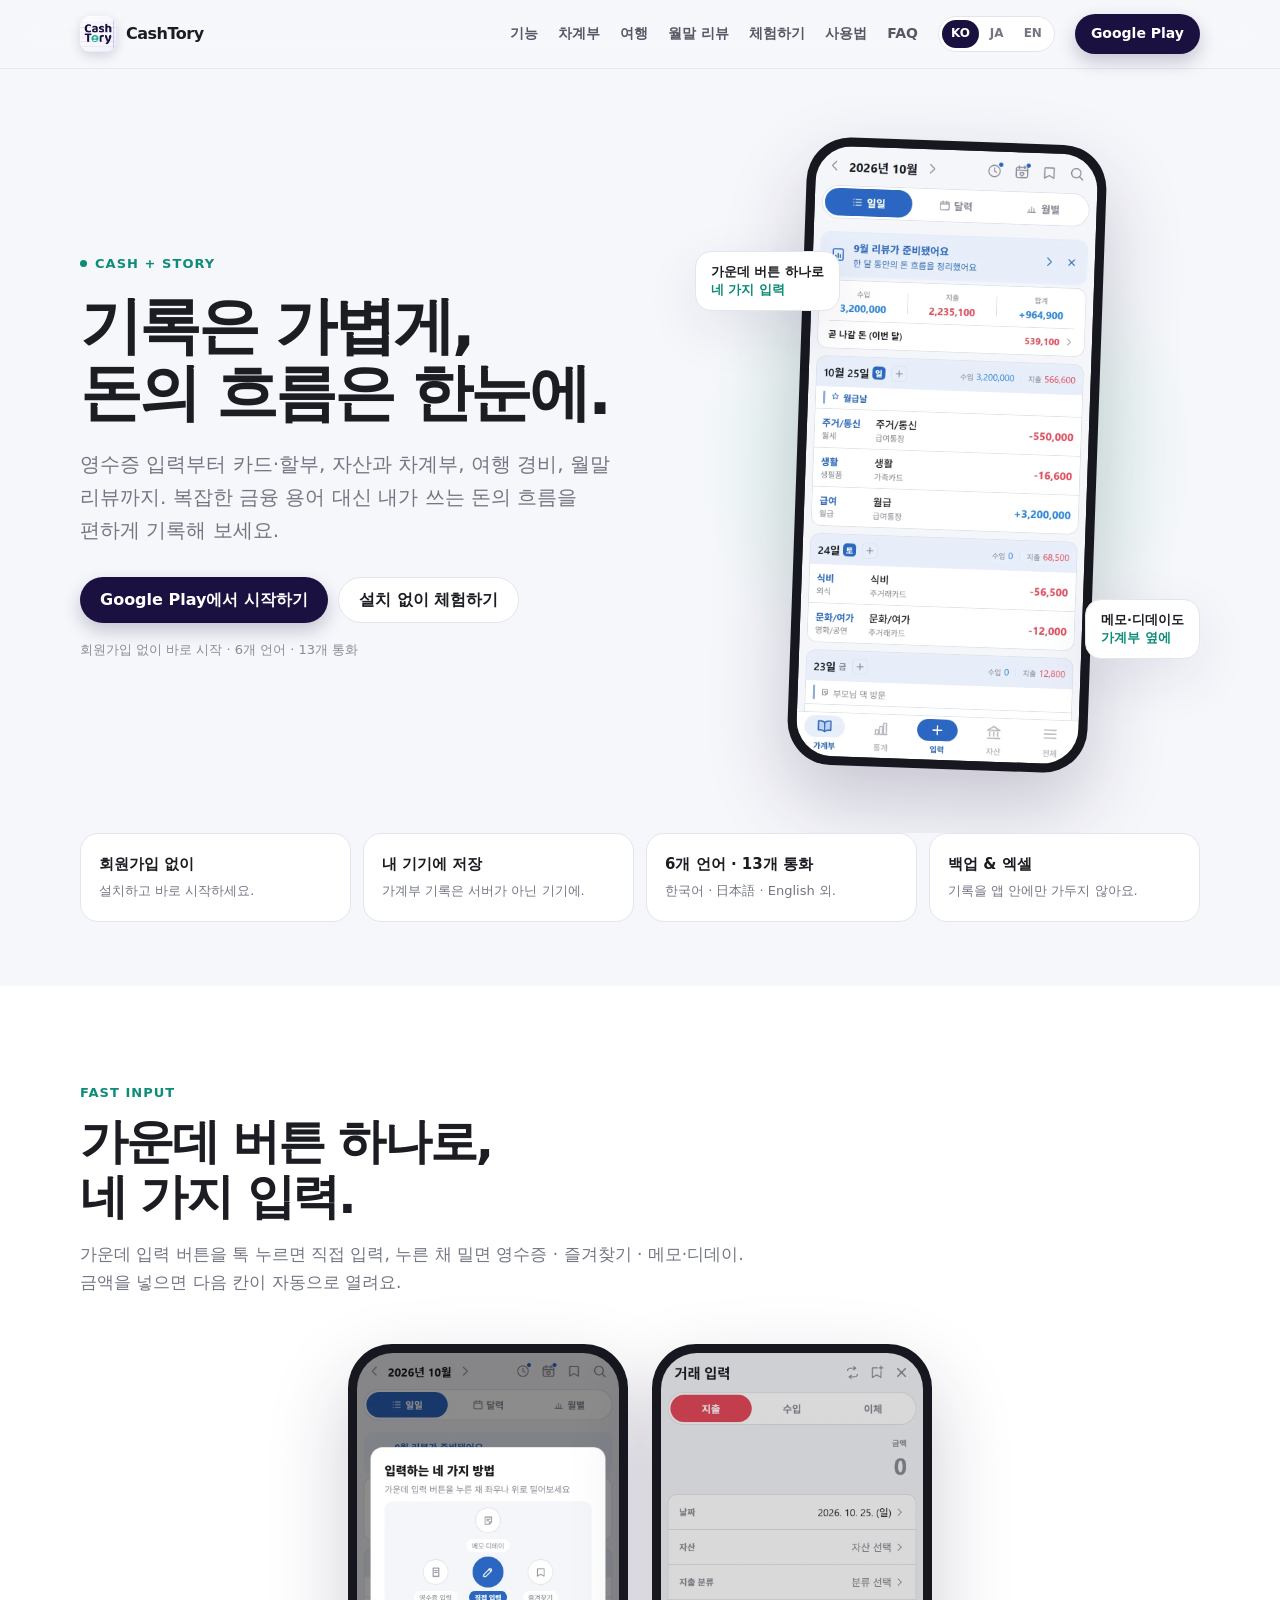
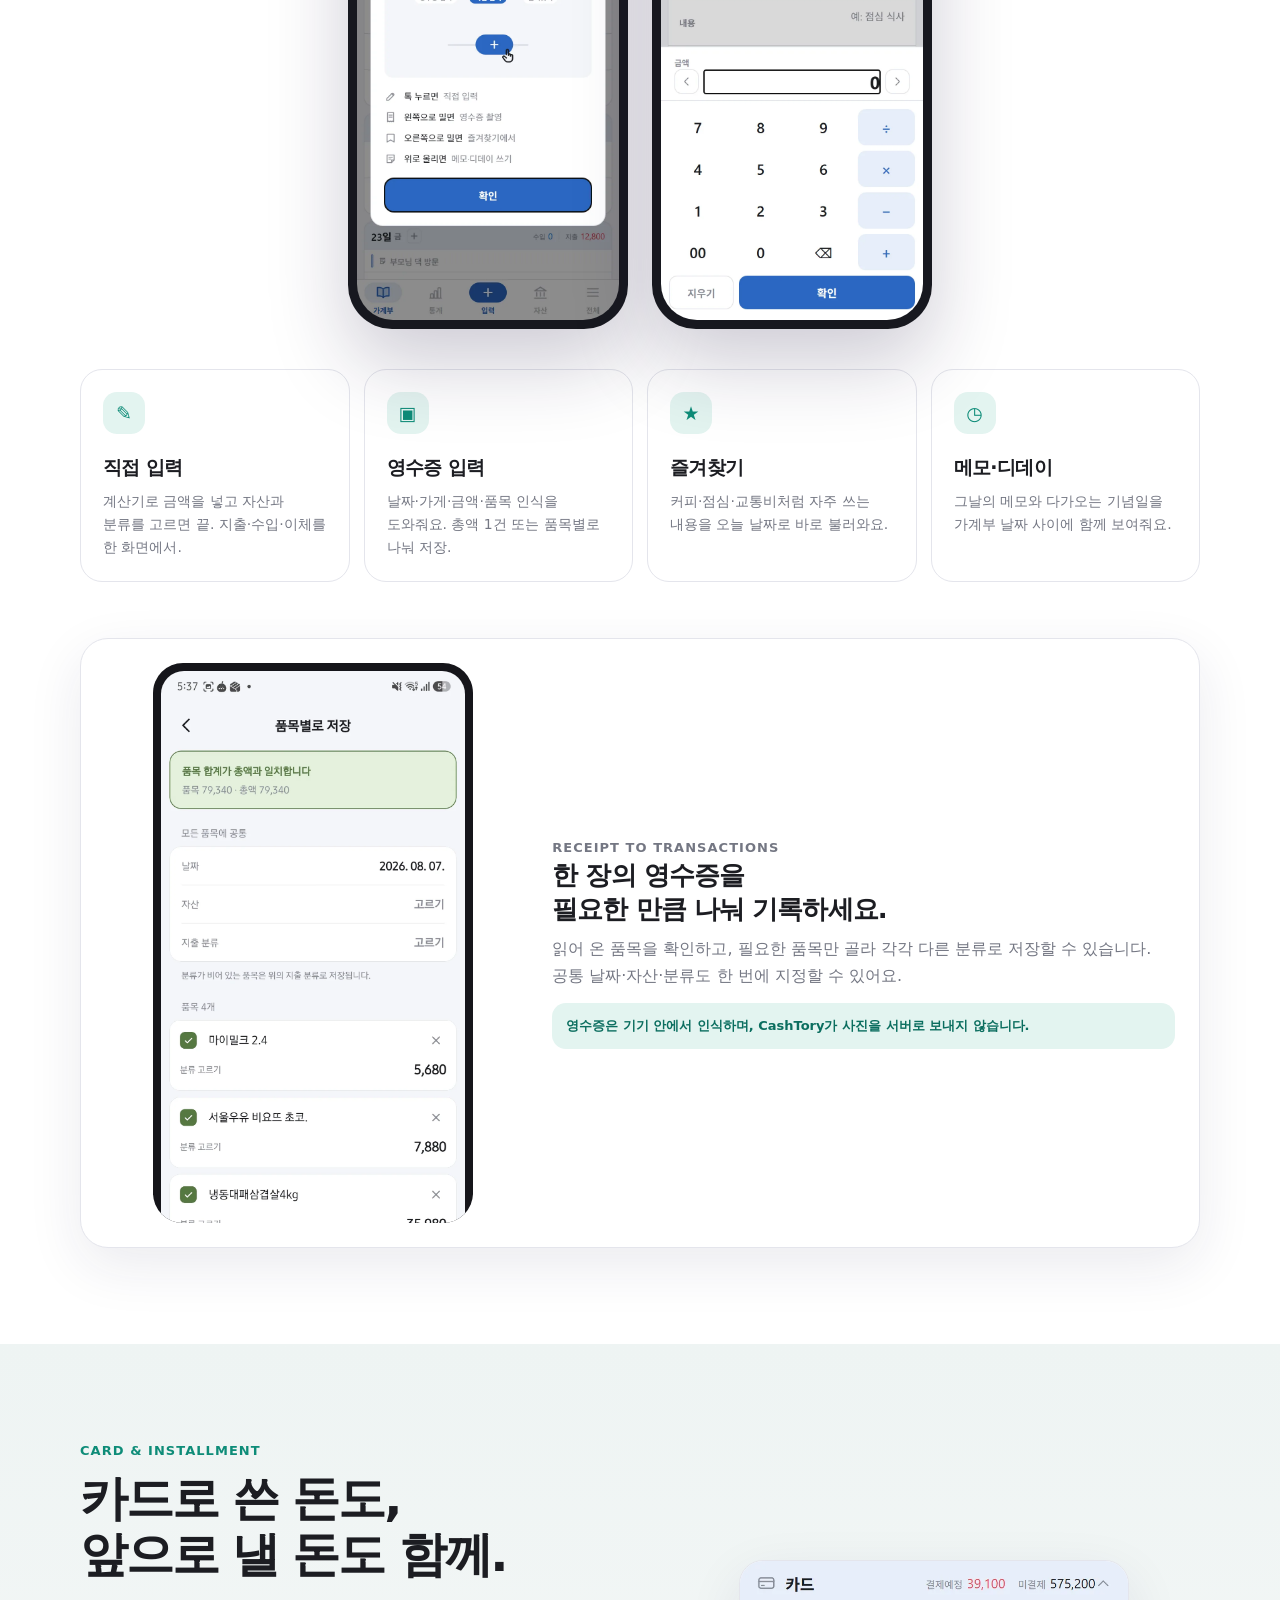
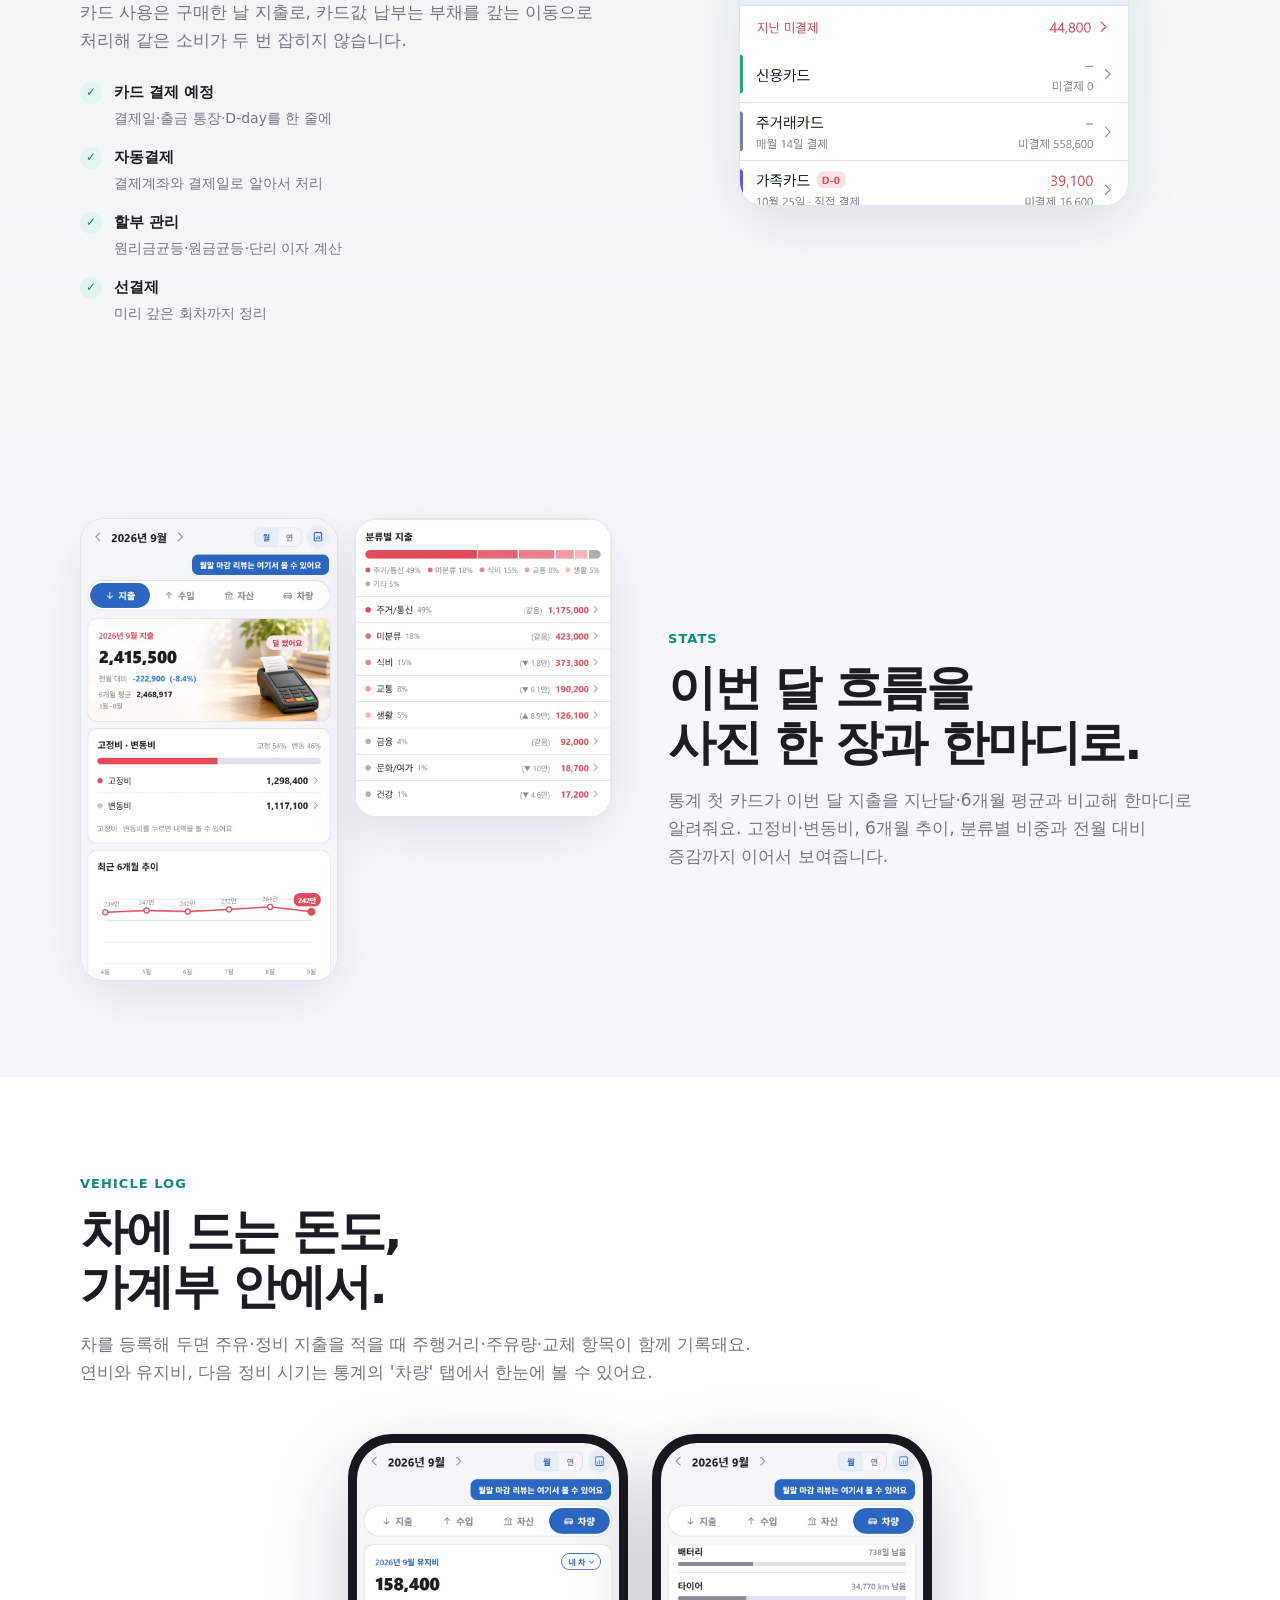
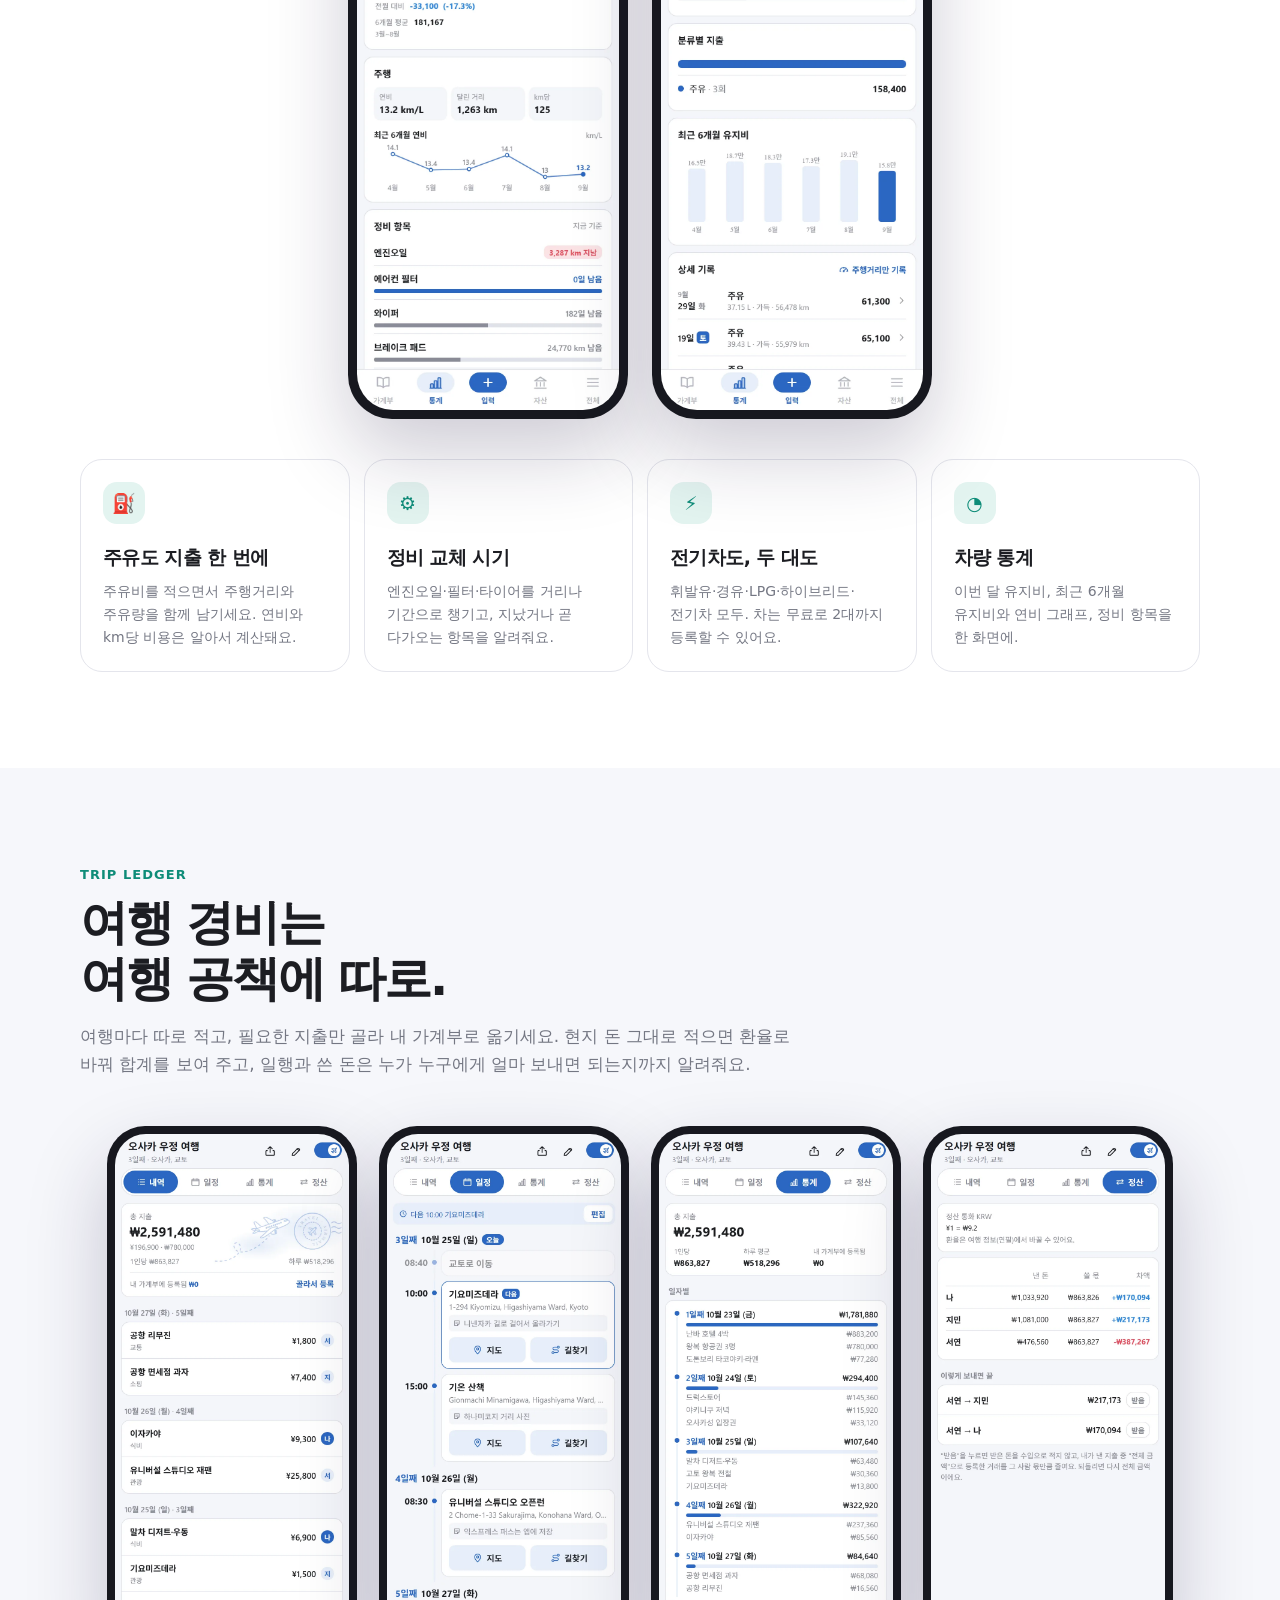
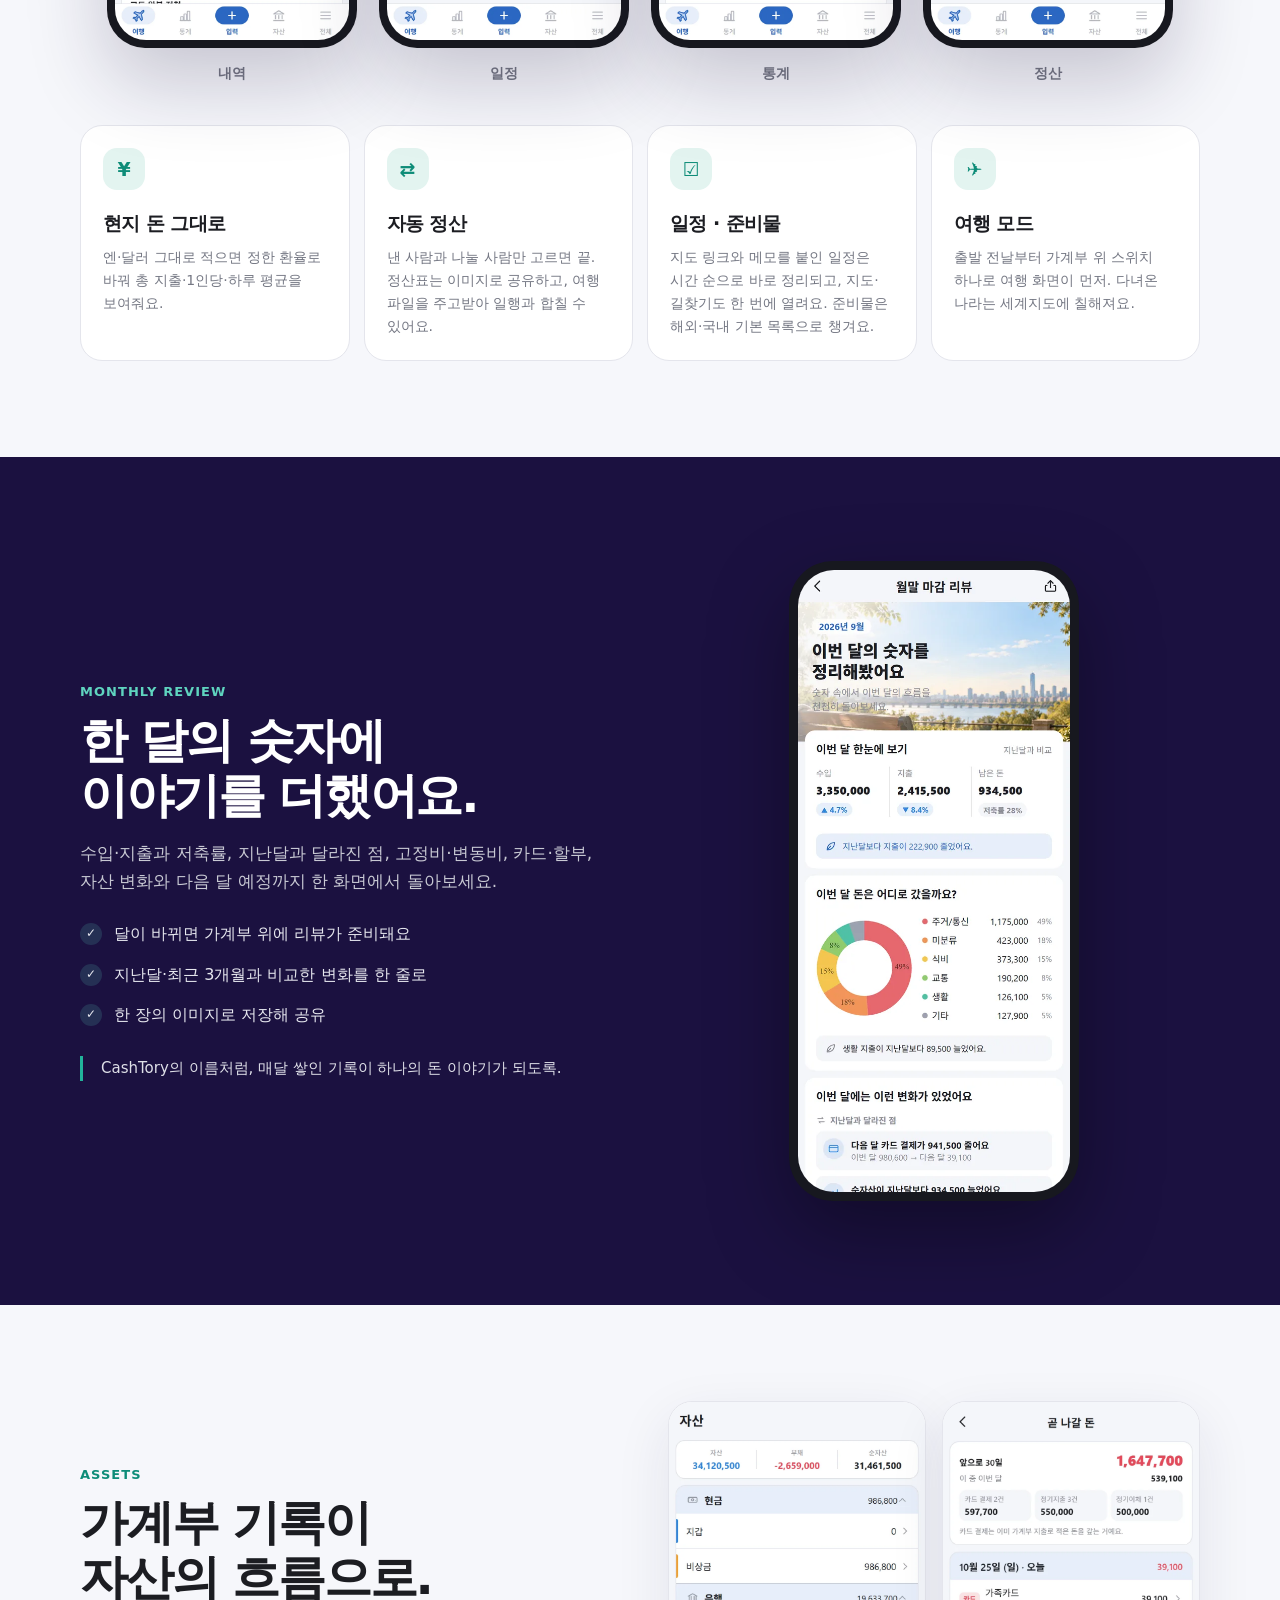
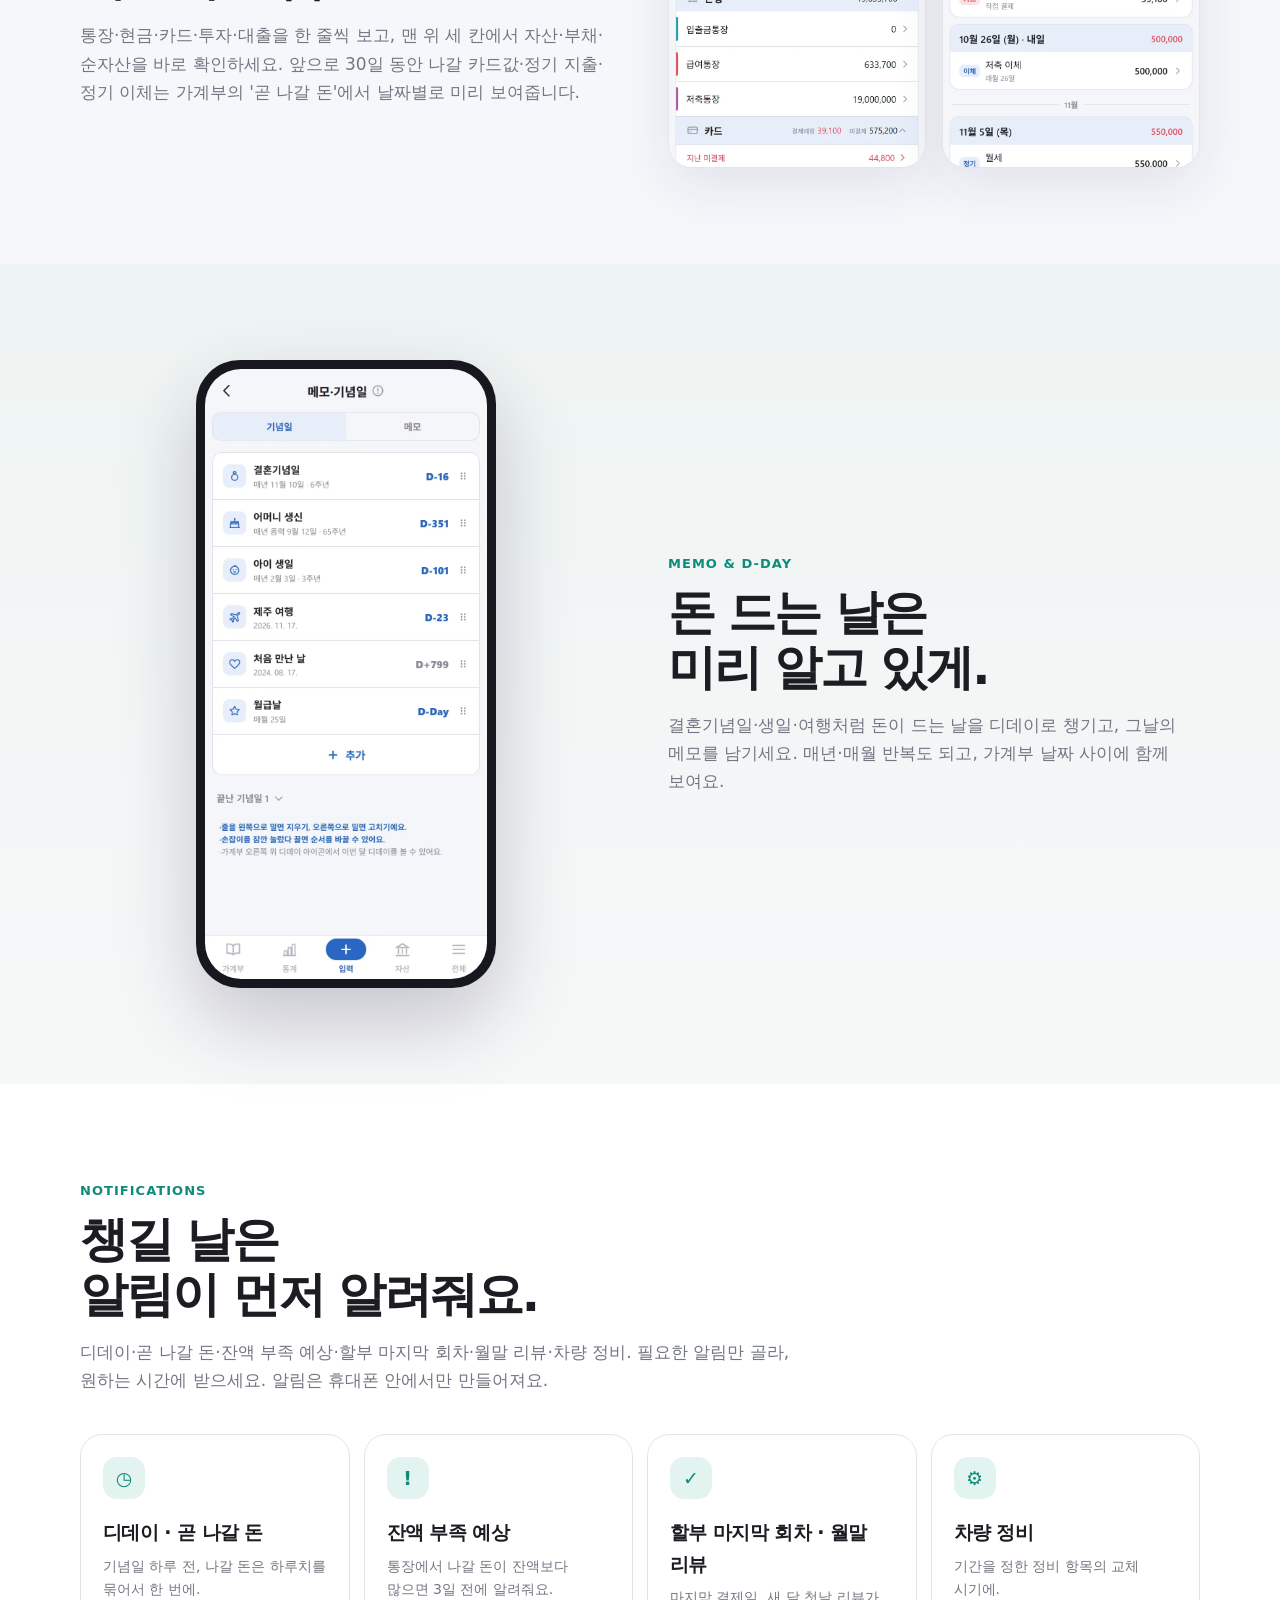
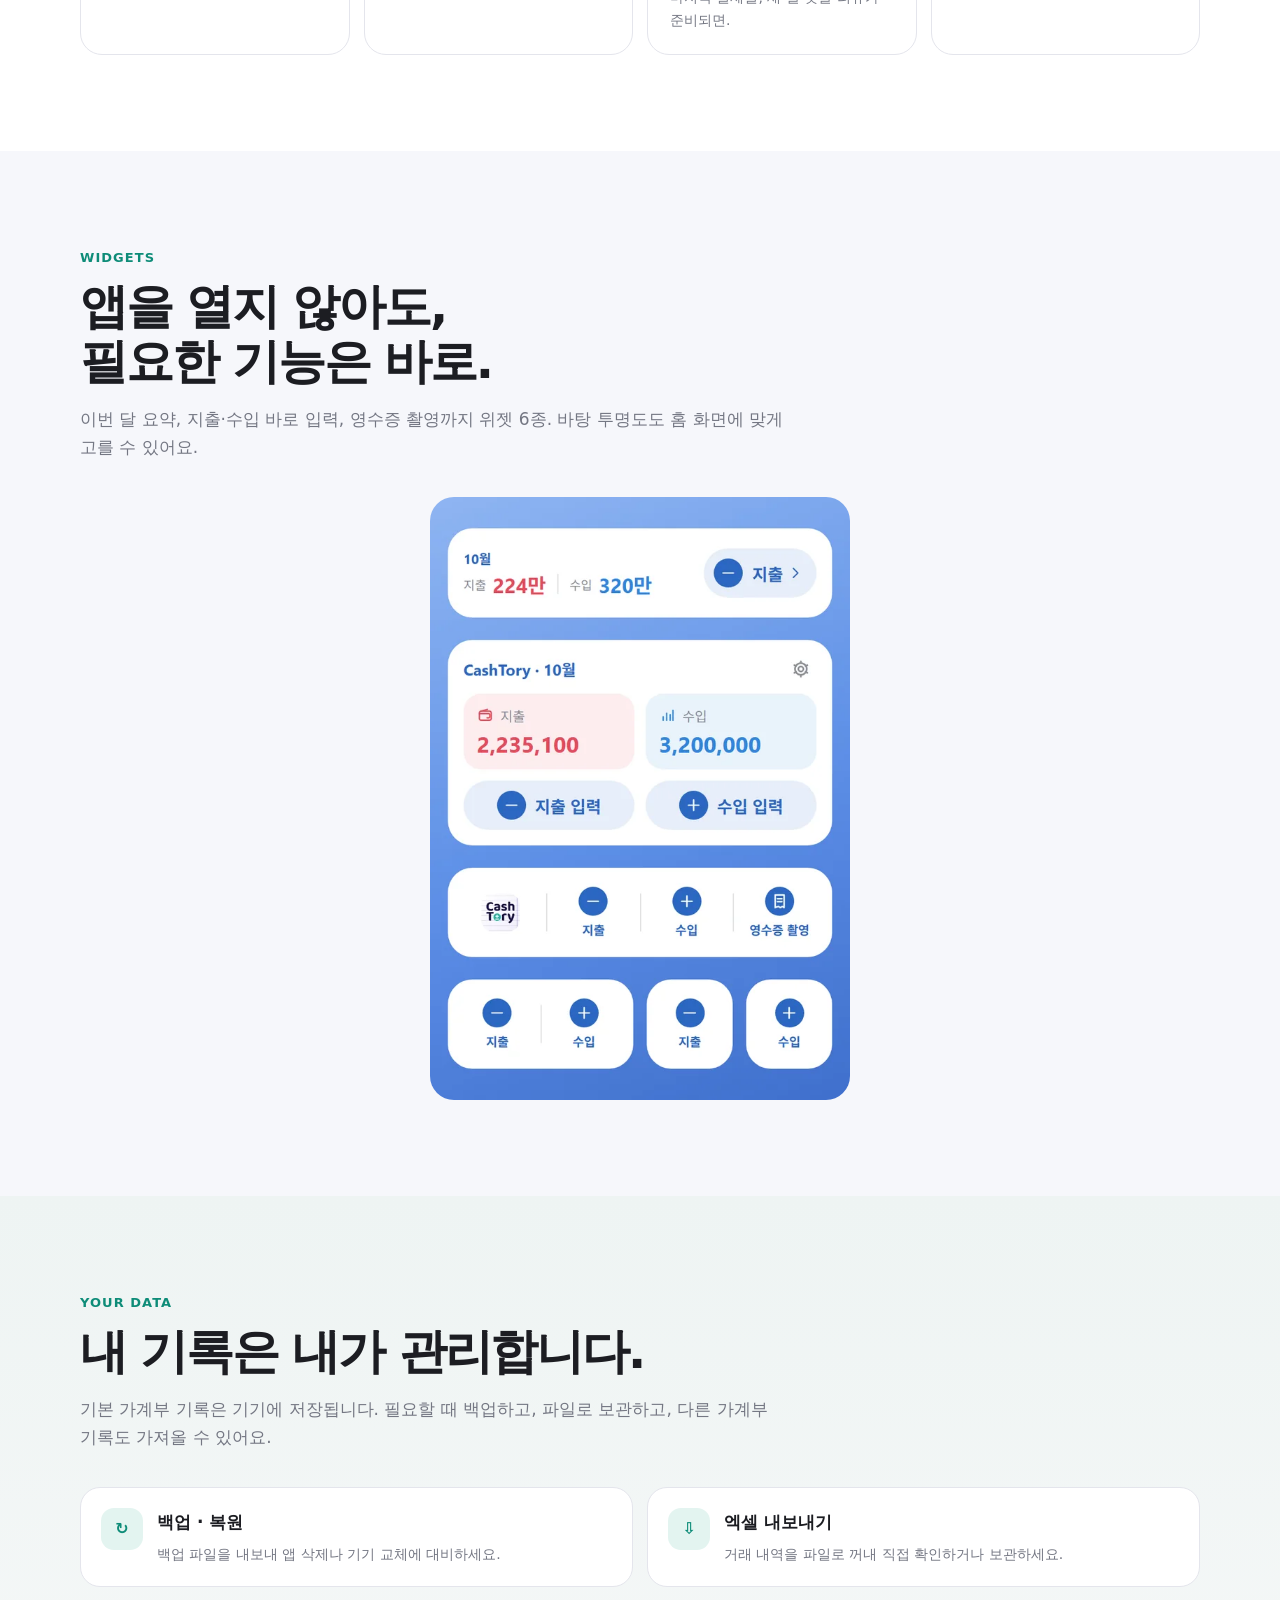
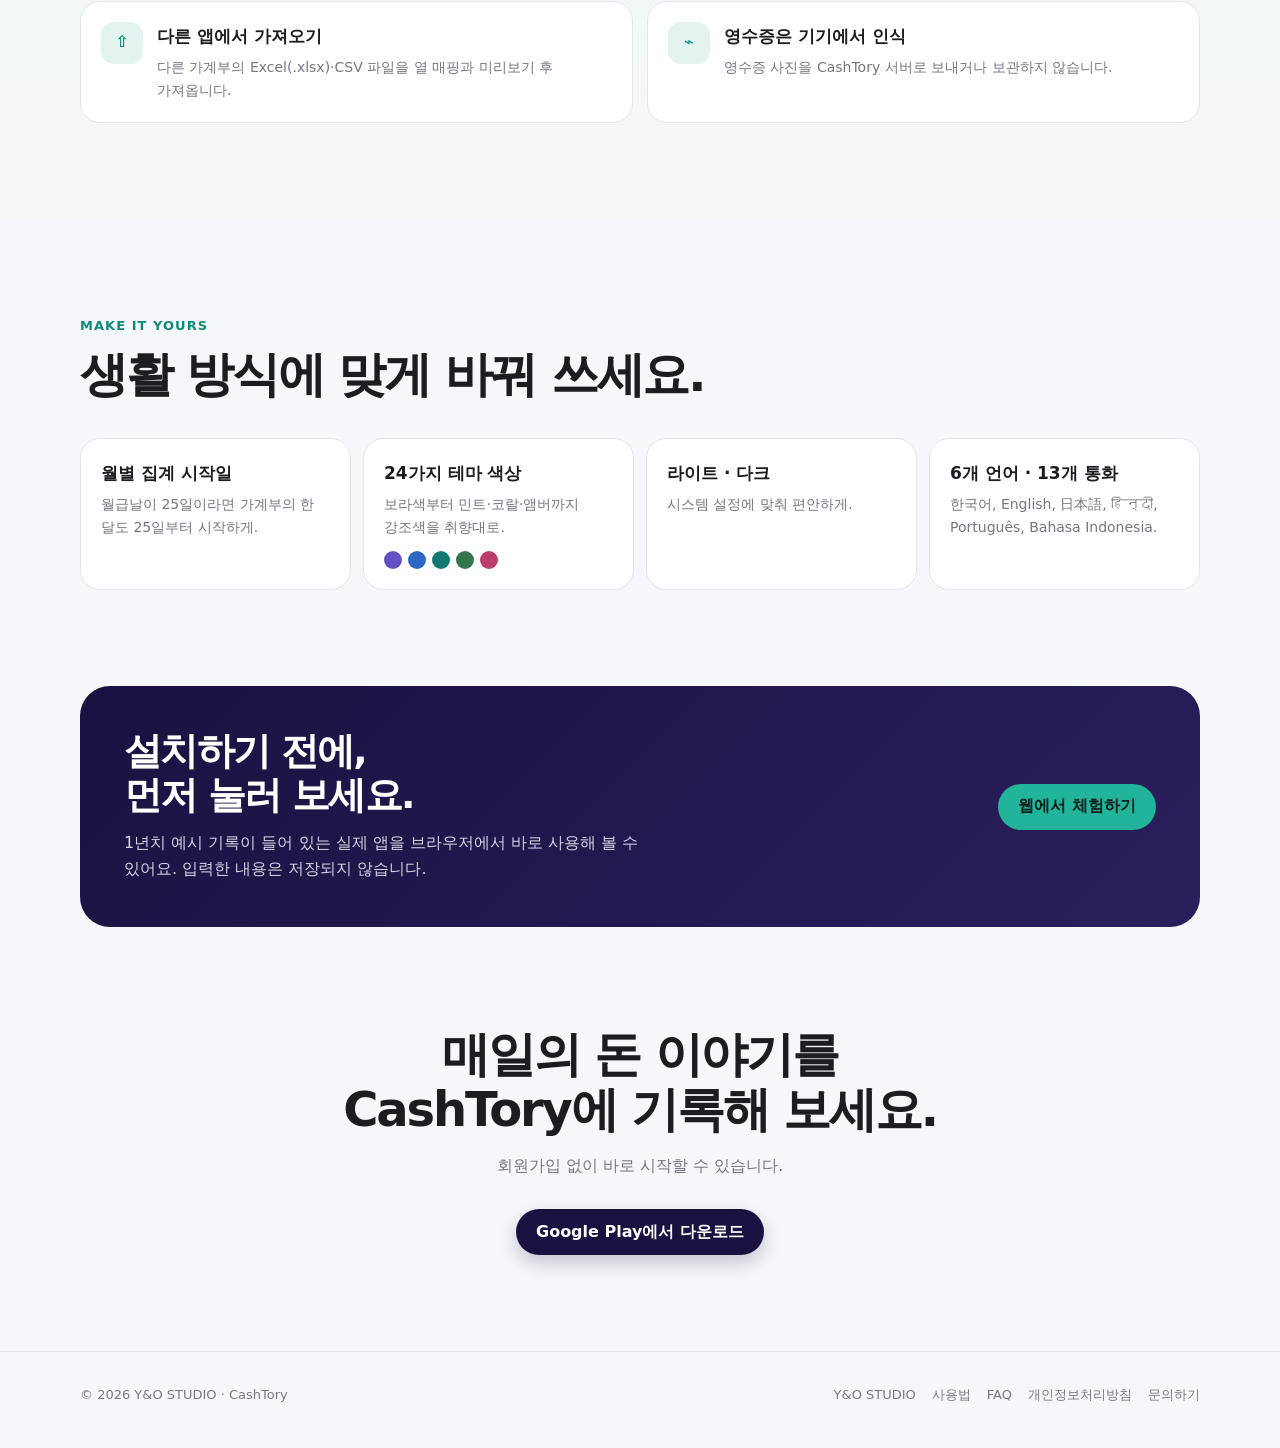
==== commit cd55fff2: "Update the CashTory widget image for 1.7.1 - New widgets.webp shows all six home-screen widgets (4x1" ====
--- a/cashtory/index.html
+++ b/cashtory/index.html
@@ -331,7 +331,7 @@
           <h2>앱을 열지 않아도,<br>필요한 기능은 바로.</h2>
           <p class="sectionLead">이번 달 요약, 지출·수입 바로 입력, 영수증 촬영까지 위젯 6종. 바탕 투명도도 홈 화면에 맞게 고를 수 있어요.</p>
         </div>
-        <div class="widgetImg"><img src="/cashtory/assets/widgets.webp" alt="안드로이드 홈 화면에 배치한 CashTory 위젯" width="600" height="819" loading="lazy" decoding="async"></div>
+        <div class="widgetImg"><img src="/cashtory/assets/widgets.webp?v=20261025" alt="안드로이드 홈 화면에 배치한 CashTory 위젯" width="600" height="862" loading="lazy" decoding="async"></div>
       </div>
     </section>
 
